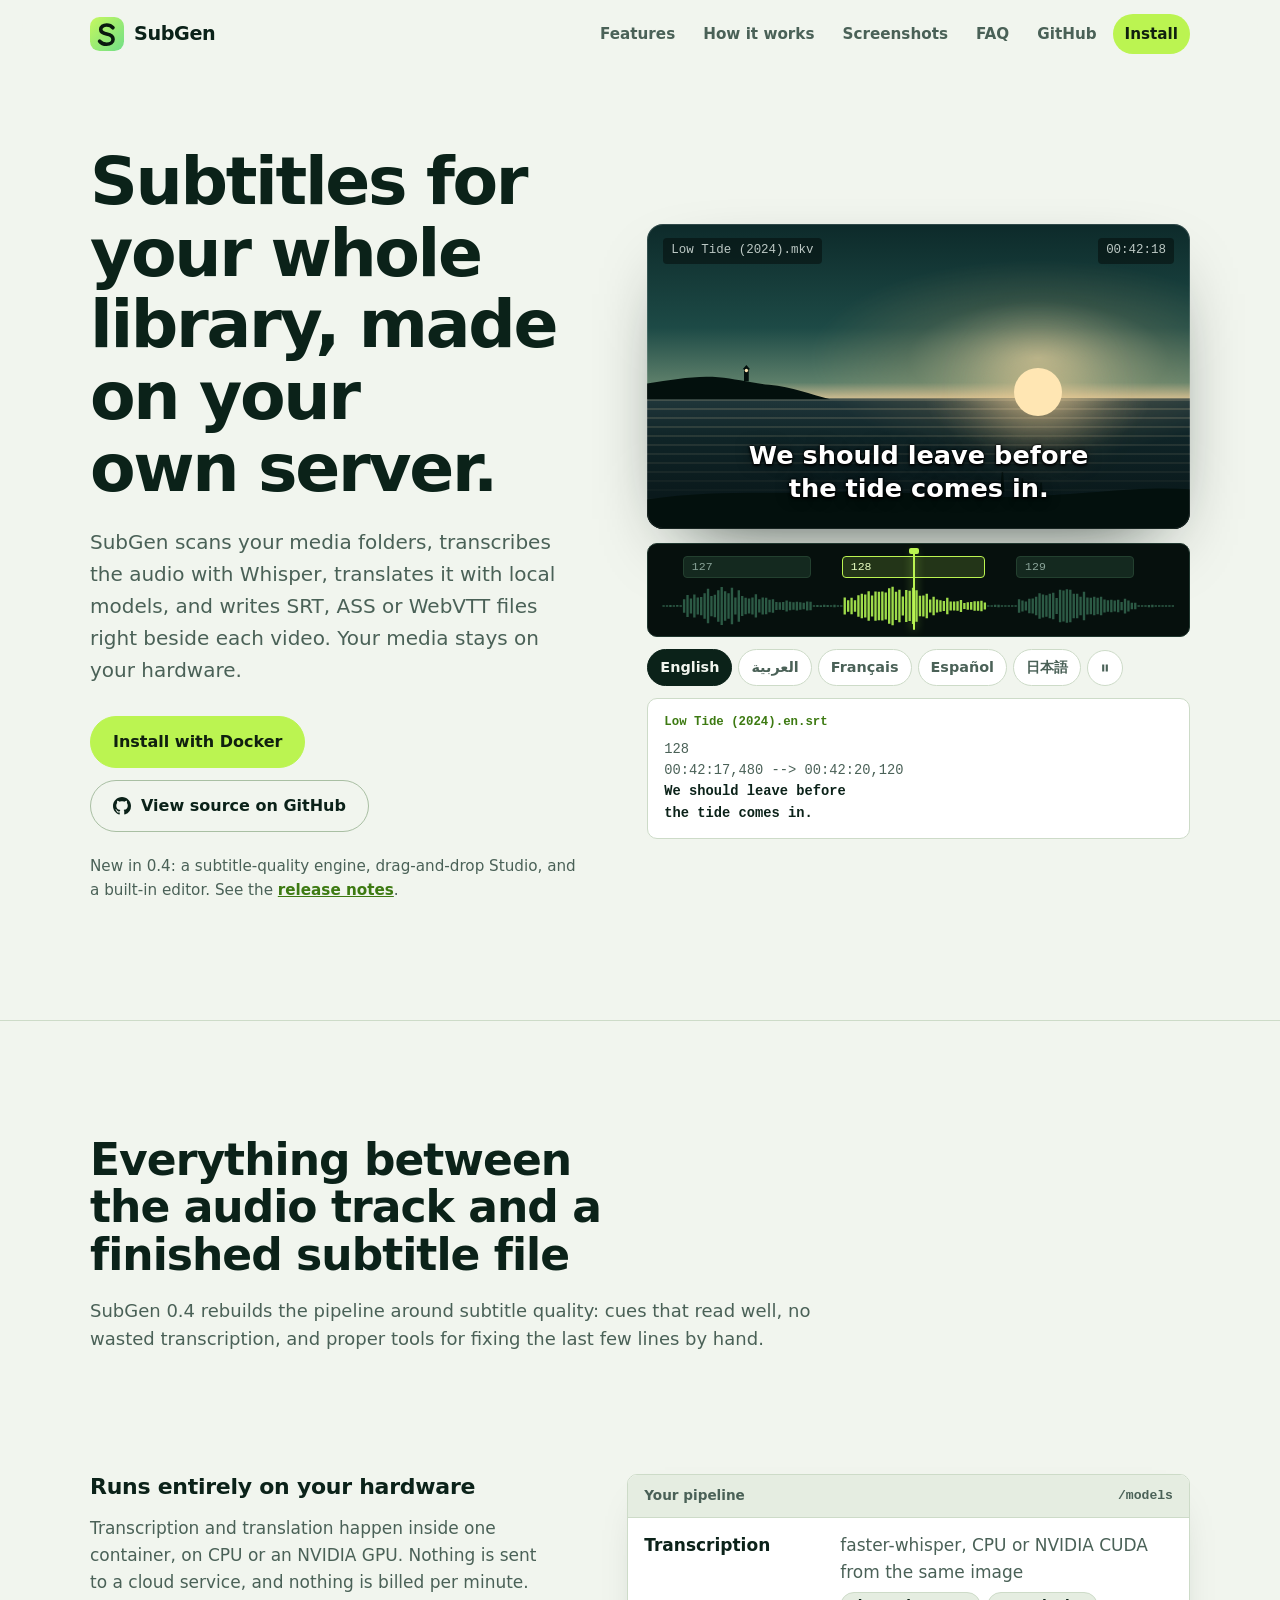
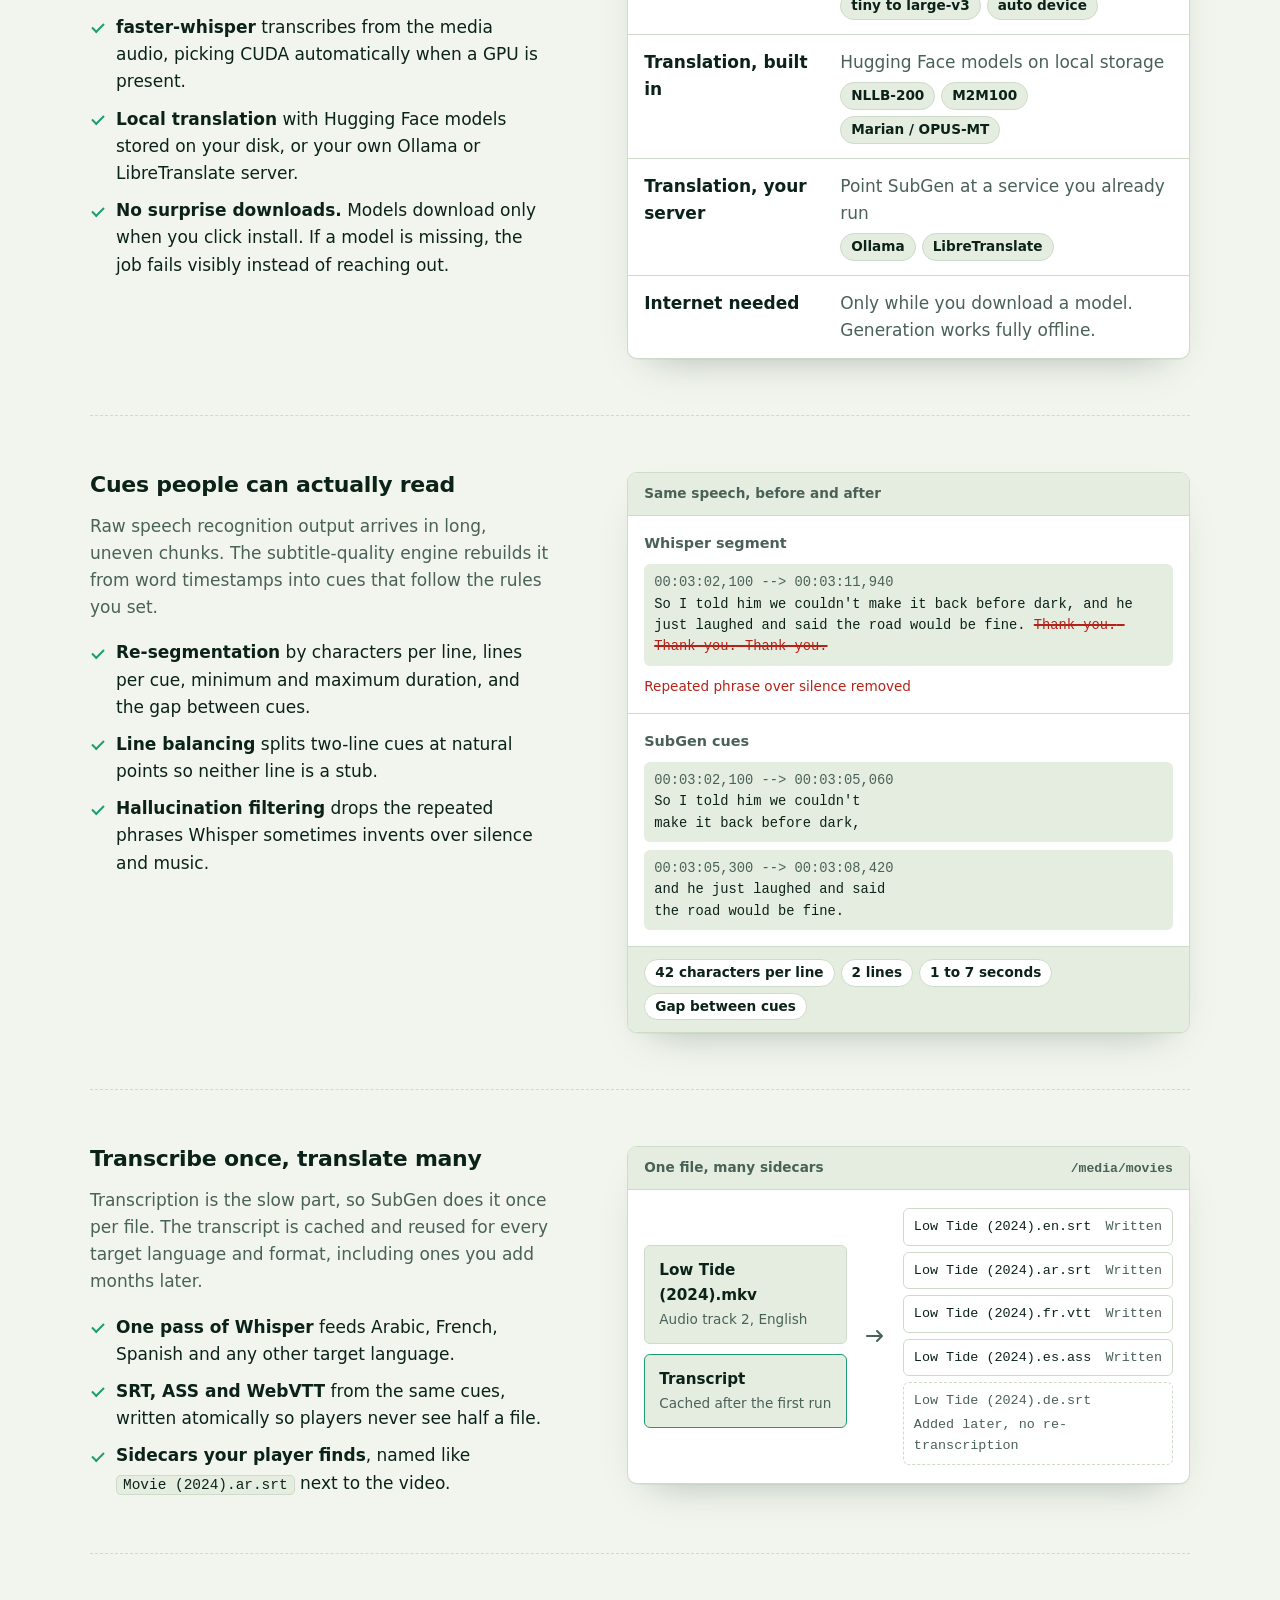
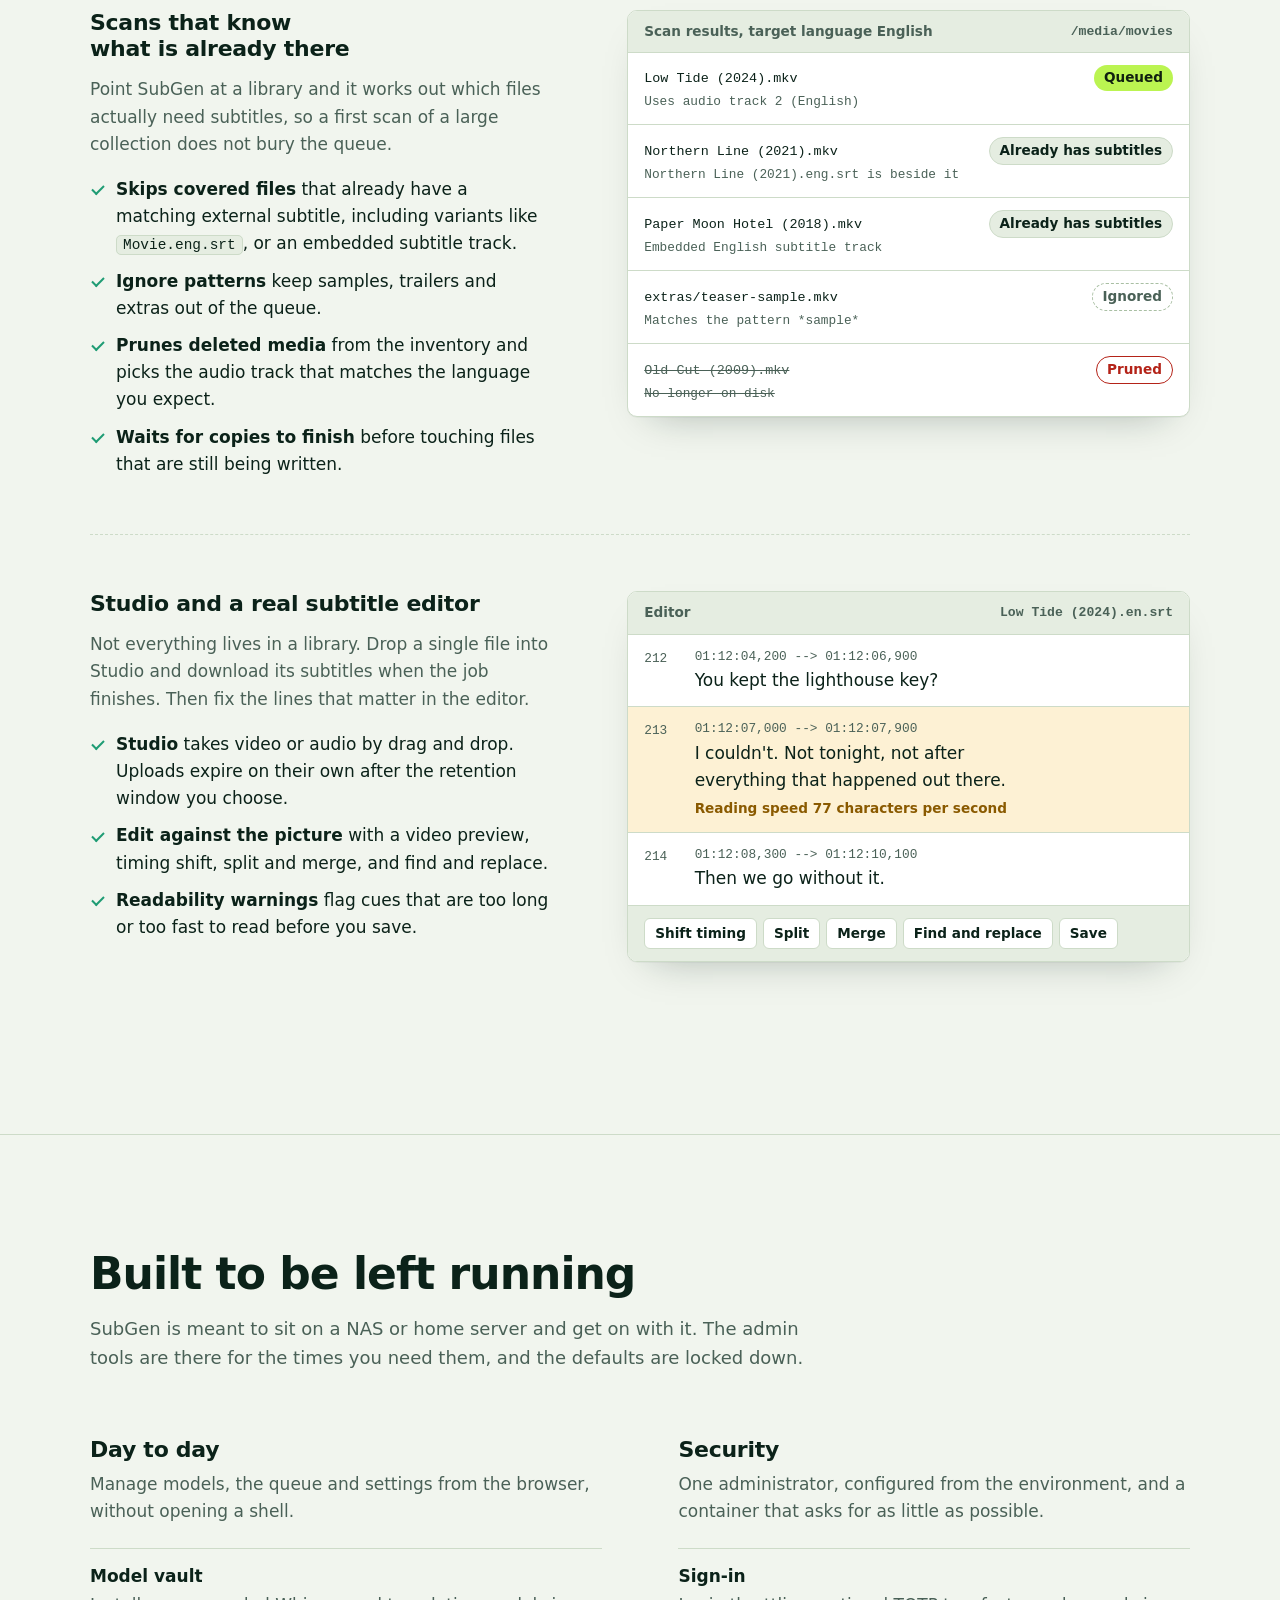
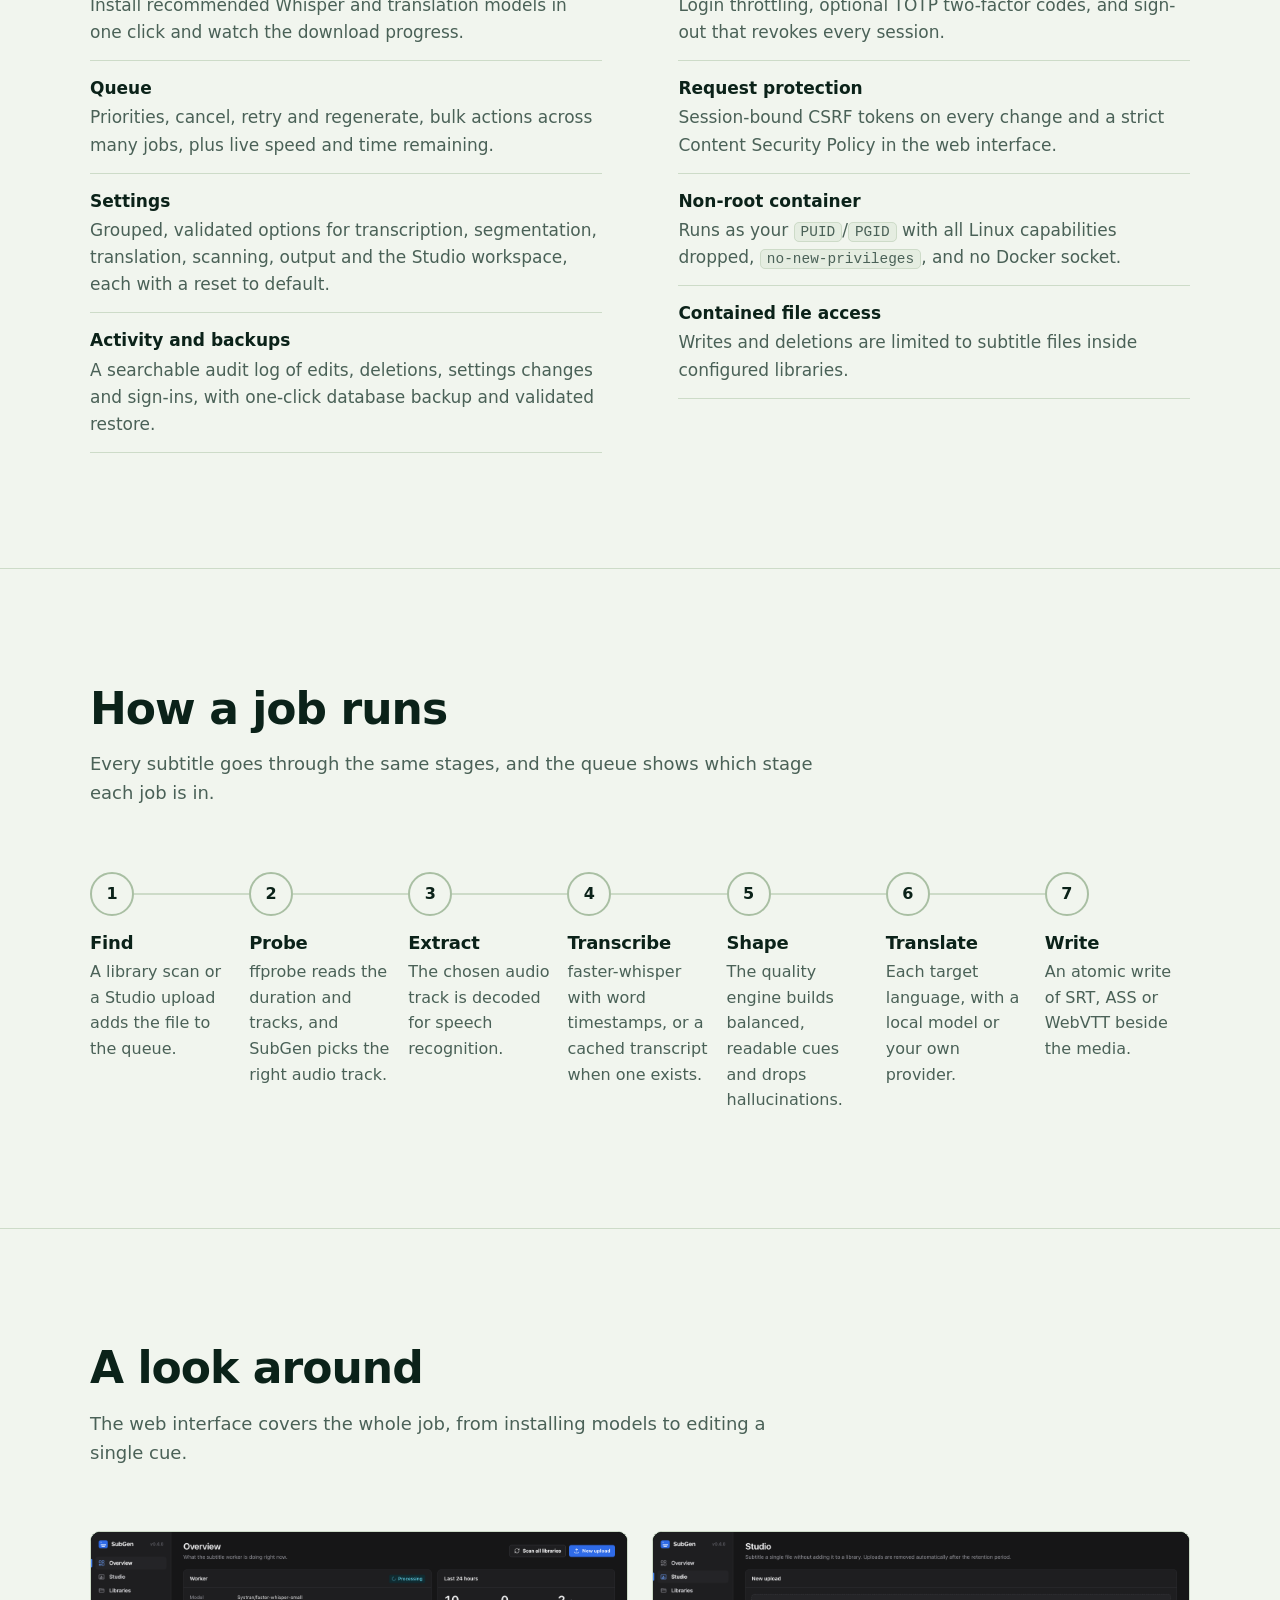
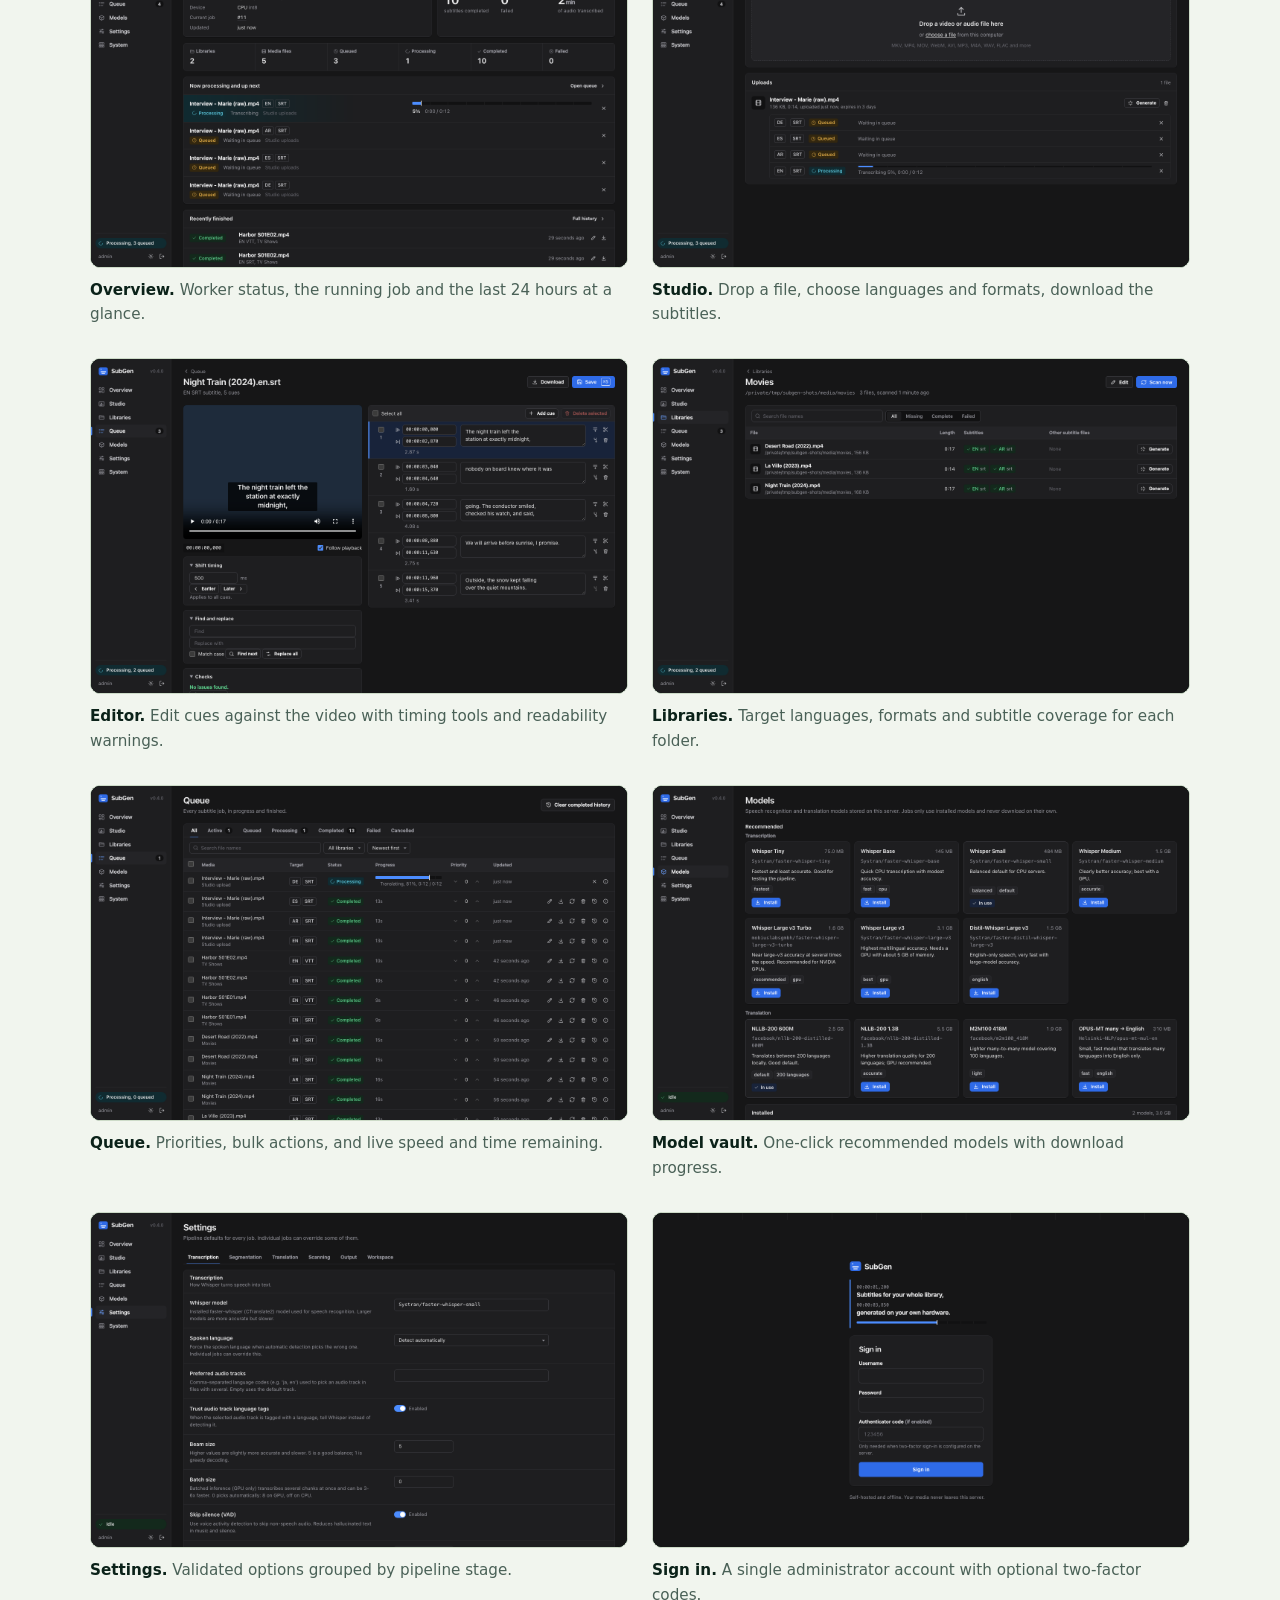
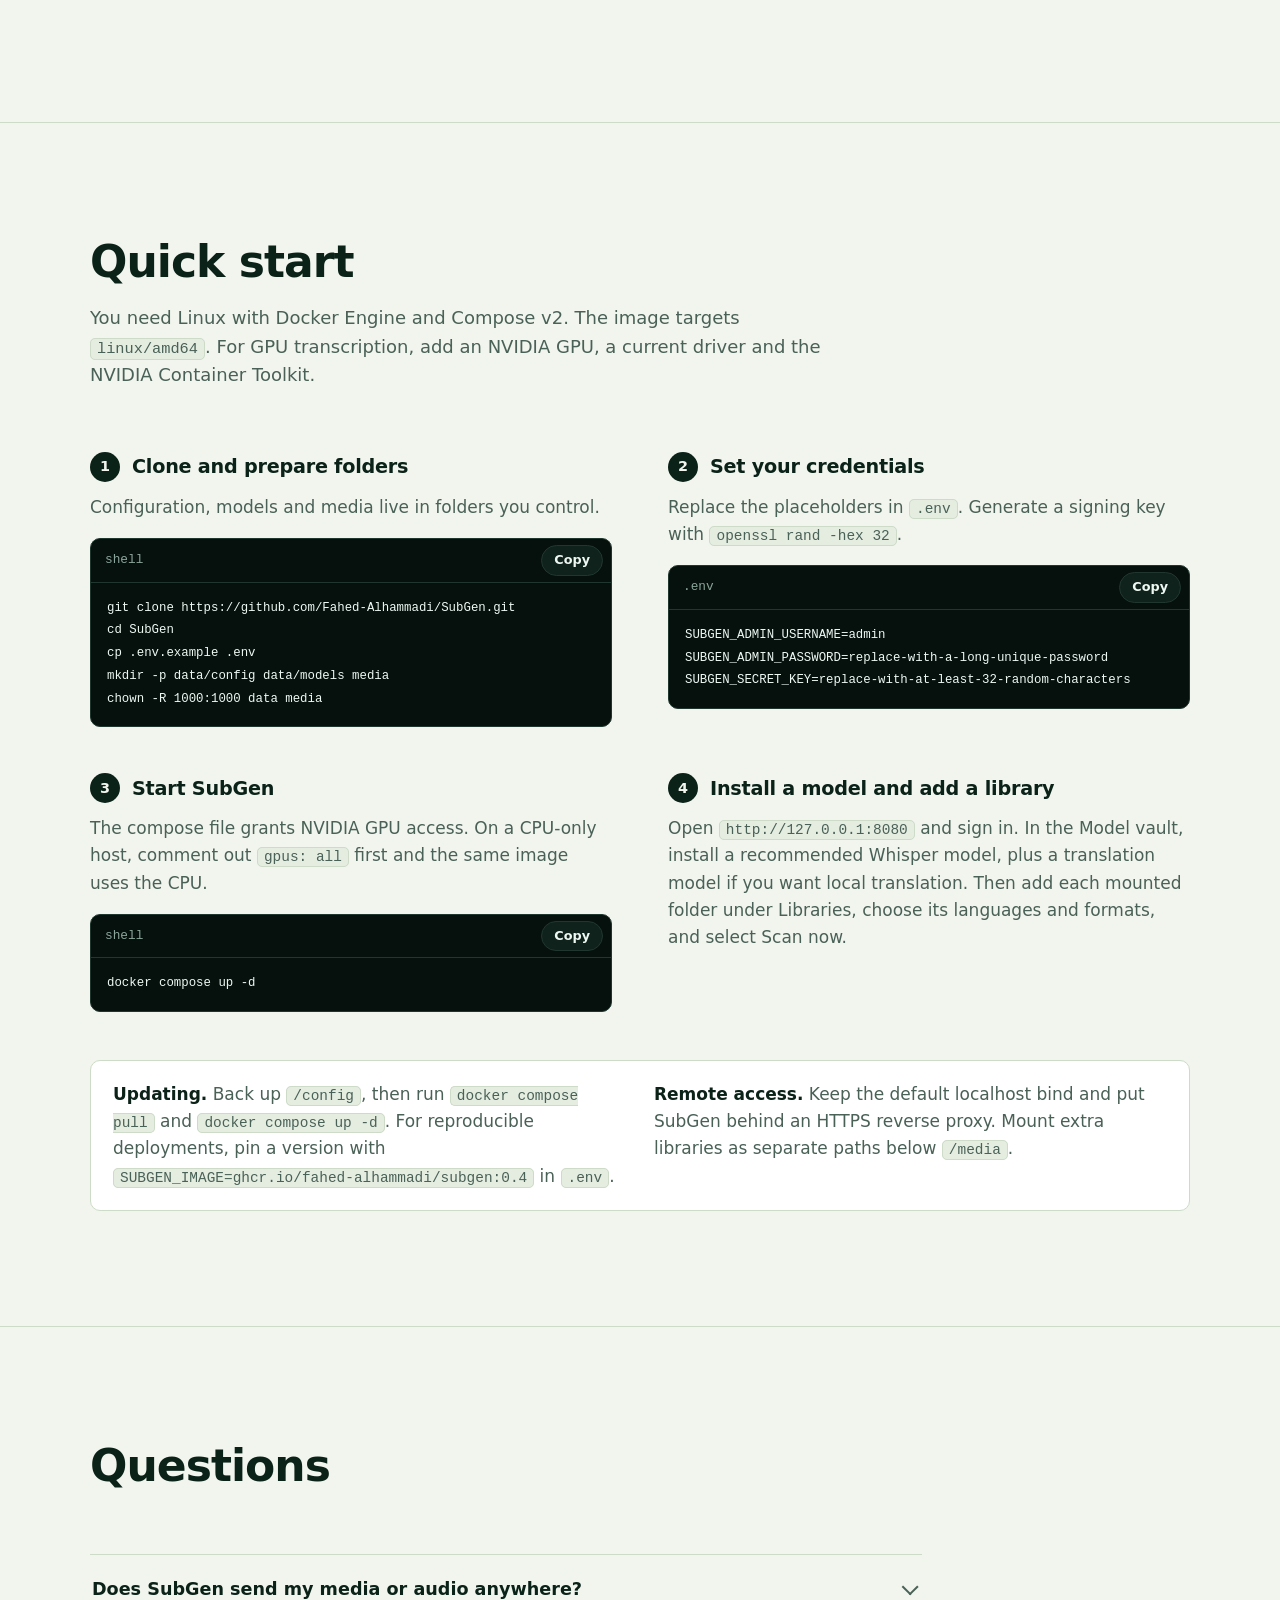
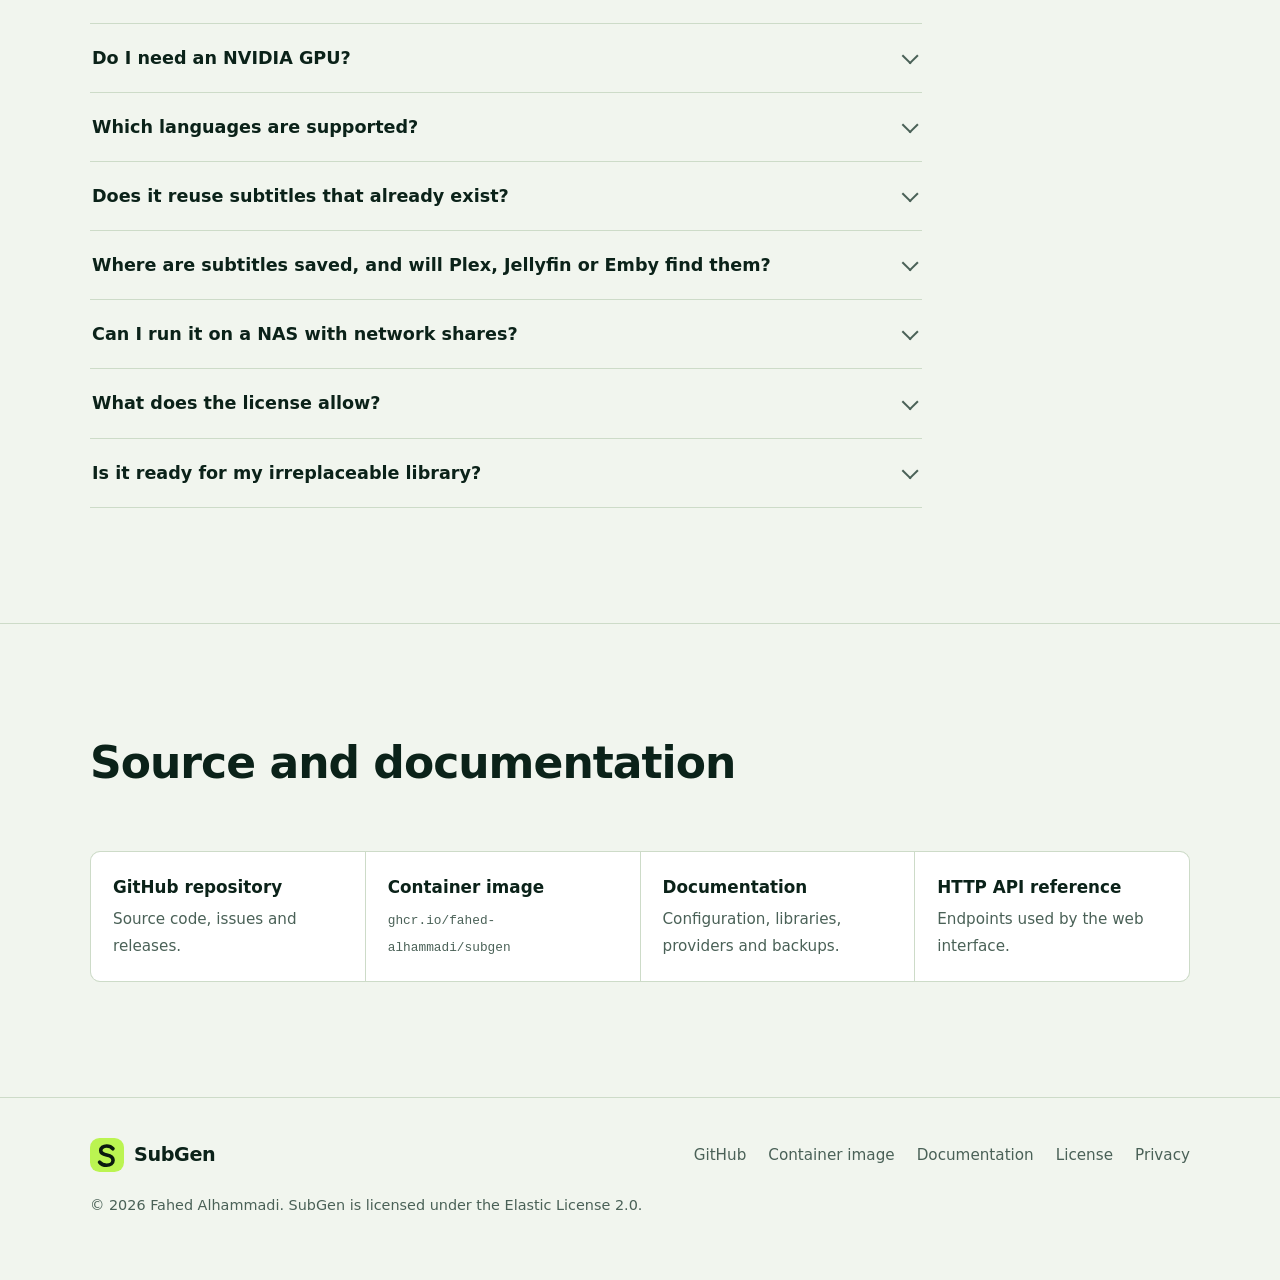
==== Website/index.html @ 086431e0 "SubGen 0.4.0: rebuilt subtitle engine, new web UI, website Core pipeline - Transcribe once per media" ====
<!doctype html>
<html lang="en">
<head>
  <meta charset="utf-8">
  <meta name="viewport" content="width=device-width, initial-scale=1">
  <title>SubGen: self-hosted, offline subtitle generator for media libraries</title>
  <meta name="description" content="SubGen scans your media libraries, transcribes audio with faster-whisper on CPU or NVIDIA GPU, translates with local models, and writes SRT, ASS and WebVTT sidecars beside every file. Self-hosted and offline-first.">
  <meta name="color-scheme" content="light dark">
  <meta name="theme-color" content="#f1f5ee" media="(prefers-color-scheme: light)">
  <meta name="theme-color" content="#06100d" media="(prefers-color-scheme: dark)">
  <link rel="canonical" href="https://fahed-alhammadi.github.io/SubGen/">
  <link rel="icon" href="favicon.svg" type="image/svg+xml">

  <meta property="og:type" content="website">
  <meta property="og:site_name" content="SubGen">
  <meta property="og:title" content="SubGen: subtitles for your whole library, made on your own server">
  <meta property="og:description" content="Offline-first subtitle generation for self-hosted media libraries. Local Whisper transcription, local translation, SRT, ASS and WebVTT sidecars.">
  <meta property="og:url" content="https://fahed-alhammadi.github.io/SubGen/">
  <meta property="og:image" content="https://fahed-alhammadi.github.io/SubGen/assets/og-image.png">
  <meta property="og:image:width" content="1200">
  <meta property="og:image:height" content="630">
  <meta property="og:image:alt" content="SubGen logo with a subtitled film frame">
  <meta name="twitter:card" content="summary_large_image">
  <meta name="twitter:title" content="SubGen: subtitles for your whole library, made on your own server">
  <meta name="twitter:description" content="Offline-first subtitle generation for self-hosted media libraries. Local Whisper transcription, local translation, SRT, ASS and WebVTT sidecars.">
  <meta name="twitter:image" content="https://fahed-alhammadi.github.io/SubGen/assets/og-image.png">

  <link rel="stylesheet" href="assets/site.css">
  <script src="assets/site.js" defer></script>
</head>
<body>
  <a class="skip-link" href="#main">Skip to content</a>

  <header class="site-header">
    <div class="wrap header-row">
      <a class="brand" href="./" aria-label="SubGen home">
        <svg class="brand-mark" viewBox="0 0 32 32" aria-hidden="true"><defs><linearGradient id="bm" x1="0" y1="0" x2="1" y2="1"><stop offset="0" stop-color="#c6f85e"/><stop offset="1" stop-color="#70df87"/></linearGradient></defs><rect width="32" height="32" rx="9" fill="url(#bm)"/><path d="M21.6 10.1c-1.5-1.8-3.6-2.6-5.9-2.6-3.2 0-5.6 1.7-5.6 4.3 0 2.7 2.4 3.6 5.6 4.3 3.4.7 6 1.9 6 4.9 0 2.8-2.5 4.7-6.1 4.7-2.7 0-5.1-1-6.6-3" fill="none" stroke="#0a190f" stroke-width="3.4" stroke-linecap="round"/></svg>
        <span>SubGen</span>
      </a>
      <nav class="site-nav" aria-label="Main">
        <ul>
          <li class="nav-optional"><a href="#features">Features</a></li>
          <li class="nav-optional"><a href="#pipeline">How it works</a></li>
          <li class="nav-optional"><a href="#screenshots">Screenshots</a></li>
          <li class="nav-optional"><a href="#faq">FAQ</a></li>
          <li><a href="https://github.com/Fahed-Alhammadi/SubGen">GitHub</a></li>
          <li class="nav-cta"><a href="#install">Install</a></li>
        </ul>
      </nav>
    </div>
  </header>

  <main id="main">
    <!-- Hero -->
    <section class="hero" aria-labelledby="hero-title">
      <div class="wrap hero-grid">
        <div class="hero-copy">
          <h1 id="hero-title">Subtitles for your whole library, made on your own server.</h1>
          <p class="lede">SubGen scans your media folders, transcribes the audio with Whisper, translates it with local models, and writes SRT, ASS or WebVTT files right beside each video. Your media stays on your hardware.</p>
          <div class="actions">
            <a class="button button-primary" href="#install">Install with Docker</a>
            <a class="button" href="https://github.com/Fahed-Alhammadi/SubGen">
              <svg viewBox="0 0 16 16" aria-hidden="true"><path fill="currentColor" d="M8 0C3.58 0 0 3.58 0 8c0 3.54 2.29 6.53 5.47 7.59.4.07.55-.17.55-.38 0-.19-.01-.82-.01-1.49-2.01.37-2.53-.49-2.69-.94-.09-.23-.48-.94-.82-1.13-.28-.15-.68-.52-.01-.53.63-.01 1.08.58 1.23.82.72 1.21 1.87.87 2.33.66.07-.52.28-.87.51-1.07-1.78-.2-3.64-.89-3.64-3.95 0-.87.31-1.59.82-2.15-.08-.2-.36-1.02.08-2.12 0 0 .67-.21 2.2.82.64-.18 1.32-.27 2-.27.68 0 1.36.09 2 .27 1.53-1.04 2.2-.82 2.2-.82.44 1.1.16 1.92.08 2.12.51.56.82 1.27.82 2.15 0 3.07-1.87 3.75-3.65 3.95.29.25.54.73.54 1.48 0 1.07-.01 1.93-.01 2.2 0 .21.15.46.55.38A8.013 8.013 0 0016 8c0-4.42-3.58-8-8-8z"/></svg>
              View source on GitHub
            </a>
          </div>
          <p class="hero-note">New in 0.4: a subtitle-quality engine, drag-and-drop Studio, and a built-in editor. See the <a href="https://github.com/Fahed-Alhammadi/SubGen/releases">release notes</a>.</p>
        </div>

        <figure class="player" id="player" aria-labelledby="player-caption">
          <figcaption id="player-caption" class="visually-hidden">An example cue from the film Low Tide, shown in the language you pick, with the sidecar file SubGen writes for it.</figcaption>
          <div class="frame">
            <div class="frame-silhouette" aria-hidden="true">
              <svg viewBox="0 0 1600 558" preserveAspectRatio="xMidYMax slice">
                <path fill="currentColor" d="M0 175V128c80-10 140-24 210-18 50 4 90 16 150 22 70 6 120 28 180 43z"/>
                <rect x="286" y="84" width="14" height="38" fill="currentColor"/>
                <path fill="currentColor" d="M282 86h22l-11-12z"/>
                <circle cx="293" cy="90" r="5" fill="#ffe6b3"/>
                <path fill="currentColor" d="M0 558V470c200-30 380-15 560-22 200-8 340 22 540 14 200-7 350-32 500-22v118z"/>
                <path fill="currentColor" opacity=".85" d="M1040 448l6-58h4l4 58zm60 4l5-44h4l4 44zm56 2l4-34h4l3 34z"/>
              </svg>
            </div>
            <div class="frame-meta" aria-hidden="true"><span>Low Tide (2024).mkv</span><span>00:42:18</span></div>
            <p class="cue" id="cue" lang="en" dir="ltr"><span>We should leave before</span><span>the tide comes in.</span></p>
          </div>

          <div class="timeline" aria-hidden="true">
            <div class="timeline-cues">
              <span style="left:4%;width:25%">127</span>
              <span class="is-active" style="left:35%;width:28%">128</span>
              <span style="left:69%;width:23%">129</span>
            </div>
            <svg class="timeline-wave" viewBox="0 0 1200 56" preserveAspectRatio="none"><path fill="currentColor" d="M1 26.9h5.5v2.1h-5.5zM9 27.0h5.5v2.0h-5.5zM17 26.6h5.5v2.7h-5.5zM25 27.0h5.5v2.0h-5.5zM33 26.7h5.5v2.5h-5.5zM41 26.9h5.5v2.2h-5.5zM49 18.5h5.5v19.0h-5.5zM57 12.7h5.5v30.6h-5.5zM65 17.5h5.5v21.0h-5.5zM73 11.9h5.5v32.3h-5.5zM81 16.0h5.5v24.0h-5.5zM89 15.3h5.5v25.5h-5.5zM97 10.1h5.5v35.9h-5.5zM105 3.7h5.5v48.6h-5.5zM113 13.9h5.5v28.3h-5.5zM121 12.2h5.5v31.5h-5.5zM129 6.1h5.5v43.8h-5.5zM137 1.4h5.5v53.3h-5.5zM145 7.2h5.5v41.6h-5.5zM153 10.2h5.5v35.5h-5.5zM161 2.4h5.5v51.1h-5.5zM169 16.1h5.5v23.8h-5.5zM177 5.8h5.5v44.4h-5.5zM185 14.0h5.5v28.0h-5.5zM193 16.4h5.5v23.1h-5.5zM201 17.4h5.5v21.2h-5.5zM209 16.0h5.5v24.0h-5.5zM217 11.7h5.5v32.5h-5.5zM225 18.7h5.5v18.5h-5.5zM233 16.0h5.5v24.0h-5.5zM241 16.4h5.5v23.2h-5.5zM249 19.3h5.5v17.5h-5.5zM257 18.7h5.5v18.6h-5.5zM265 22.5h5.5v11.1h-5.5zM273 22.9h5.5v10.3h-5.5zM281 22.4h5.5v11.2h-5.5zM289 20.3h5.5v15.3h-5.5zM297 22.0h5.5v12.0h-5.5zM305 22.8h5.5v10.4h-5.5zM313 21.9h5.5v12.3h-5.5zM321 22.7h5.5v10.7h-5.5zM329 23.5h5.5v9.0h-5.5zM337 21.7h5.5v12.5h-5.5zM345 22.0h5.5v12.0h-5.5zM353 27.0h5.5v2.0h-5.5zM361 26.7h5.5v2.6h-5.5zM369 26.8h5.5v2.5h-5.5zM377 26.4h5.5v3.1h-5.5zM385 26.6h5.5v2.9h-5.5zM393 27.0h5.5v2.0h-5.5zM401 26.3h5.5v3.3h-5.5zM409 27.0h5.5v2.0h-5.5zM417 26.9h5.5v2.3h-5.5zM761 26.9h5.5v2.3h-5.5zM769 26.9h5.5v2.2h-5.5zM777 26.4h5.5v3.1h-5.5zM785 26.4h5.5v3.3h-5.5zM793 27.0h5.5v2.0h-5.5zM801 27.0h5.5v2.0h-5.5zM809 27.0h5.5v2.0h-5.5zM817 27.0h5.5v2.0h-5.5zM825 26.8h5.5v2.4h-5.5zM833 18.6h5.5v18.8h-5.5zM841 20.3h5.5v15.4h-5.5zM849 21.7h5.5v12.6h-5.5zM857 17.9h5.5v20.3h-5.5zM865 17.6h5.5v20.8h-5.5zM873 15.0h5.5v26.0h-5.5zM881 10.3h5.5v35.5h-5.5zM889 12.0h5.5v32.1h-5.5zM897 13.0h5.5v30.0h-5.5zM905 11.0h5.5v34.0h-5.5zM913 9.5h5.5v37.0h-5.5zM921 16.8h5.5v22.4h-5.5zM929 5.2h5.5v45.6h-5.5zM937 6.2h5.5v43.6h-5.5zM945 4.5h5.5v47.0h-5.5zM953 5.3h5.5v45.5h-5.5zM961 10.9h5.5v34.2h-5.5zM969 10.8h5.5v34.3h-5.5zM977 15.1h5.5v25.7h-5.5zM985 8.1h5.5v39.9h-5.5zM993 16.2h5.5v23.6h-5.5zM1001 16.5h5.5v23.0h-5.5zM1009 15.2h5.5v25.6h-5.5zM1017 16.4h5.5v23.3h-5.5zM1025 15.0h5.5v26.0h-5.5zM1033 18.8h5.5v18.3h-5.5zM1041 20.0h5.5v16.0h-5.5zM1049 19.2h5.5v17.5h-5.5zM1057 20.4h5.5v15.2h-5.5zM1065 19.1h5.5v17.8h-5.5zM1073 22.3h5.5v11.5h-5.5zM1081 17.7h5.5v20.7h-5.5zM1089 20.2h5.5v15.6h-5.5zM1097 23.3h5.5v9.4h-5.5zM1105 23.4h5.5v9.2h-5.5zM1113 26.9h5.5v2.2h-5.5zM1121 26.9h5.5v2.2h-5.5zM1129 27.0h5.5v2.0h-5.5zM1137 26.5h5.5v3.1h-5.5zM1145 26.3h5.5v3.3h-5.5zM1153 26.8h5.5v2.4h-5.5zM1161 26.8h5.5v2.4h-5.5zM1169 27.0h5.5v2.0h-5.5zM1177 27.0h5.5v2.0h-5.5zM1185 26.9h5.5v2.1h-5.5zM1193 27.0h5.5v2.0h-5.5z"/><path class="wave-active" fill="currentColor" d="M425 16.2h5.5v23.6h-5.5zM433 20.1h5.5v15.8h-5.5zM441 16.5h5.5v23.0h-5.5zM449 19.9h5.5v16.3h-5.5zM457 12.9h5.5v30.3h-5.5zM465 10.7h5.5v34.5h-5.5zM473 11.9h5.5v32.3h-5.5zM481 7.2h5.5v41.6h-5.5zM489 13.4h5.5v29.2h-5.5zM497 7.6h5.5v40.9h-5.5zM505 8.2h5.5v39.6h-5.5zM513 7.8h5.5v40.4h-5.5zM521 9.1h5.5v37.8h-5.5zM529 3.0h5.5v50.0h-5.5zM537 1.1h5.5v53.7h-5.5zM545 8.2h5.5v39.5h-5.5zM553 5.4h5.5v45.2h-5.5zM561 14.8h5.5v26.5h-5.5zM569 5.5h5.5v45.0h-5.5zM577 6.8h5.5v42.3h-5.5zM585 2.6h5.5v50.7h-5.5zM593 5.9h5.5v44.2h-5.5zM601 13.8h5.5v28.4h-5.5zM609 13.3h5.5v29.4h-5.5zM617 10.9h5.5v34.2h-5.5zM625 18.9h5.5v18.1h-5.5zM633 15.2h5.5v25.7h-5.5zM641 18.8h5.5v18.3h-5.5zM649 20.0h5.5v16.0h-5.5zM657 21.1h5.5v13.8h-5.5zM665 16.6h5.5v22.8h-5.5zM673 21.8h5.5v12.4h-5.5zM681 21.6h5.5v12.7h-5.5zM689 21.4h5.5v13.2h-5.5zM697 19.5h5.5v16.9h-5.5zM705 23.9h5.5v8.3h-5.5zM713 22.6h5.5v10.8h-5.5zM721 22.5h5.5v10.9h-5.5zM729 21.3h5.5v13.4h-5.5zM737 21.2h5.5v13.5h-5.5zM745 20.8h5.5v14.4h-5.5zM753 23.2h5.5v9.7h-5.5z"/></svg>
            <div class="playhead"></div>
          </div>

          <div class="player-bar">
            <p class="srt" aria-live="off" id="srt"><code class="srt-file" id="srt-file">Low Tide (2024).en.srt</code><span class="srt-body" id="srt-body">128
00:42:17,480 --&gt; 00:42:20,120
<b>We should leave before
the tide comes in.</b></span></p>
            <div class="lang-switch" role="group" aria-label="Subtitle language">
              <button type="button" data-lang="en" aria-pressed="true">English</button>
              <button type="button" data-lang="ar" aria-pressed="false" lang="ar">العربية</button>
              <button type="button" data-lang="fr" aria-pressed="false" lang="fr">Français</button>
              <button type="button" data-lang="es" aria-pressed="false" lang="es">Español</button>
              <button type="button" data-lang="ja" aria-pressed="false" lang="ja">日本語</button>
              <button type="button" class="icon-button" id="cycle-toggle" aria-label="Pause language cycling" hidden>
                <svg viewBox="0 0 14 14" aria-hidden="true" class="i-pause"><path fill="currentColor" d="M3 2h3v10H3zm5 0h3v10H8z"/></svg>
                <svg viewBox="0 0 14 14" aria-hidden="true" class="i-play" hidden><path fill="currentColor" d="M3 1.5v11l9-5.5z"/></svg>
              </button>
            </div>
          </div>
        </figure>
      </div>
    </section>

    <!-- Features -->
    <section class="section" id="features" aria-labelledby="features-title">
      <div class="wrap">
        <div class="section-head">
          <h2 id="features-title">Everything between the audio track and a finished subtitle file</h2>
          <p>SubGen 0.4 rebuilds the pipeline around subtitle quality: cues that read well, no wasted transcription, and proper tools for fixing the last few lines by hand.</p>
        </div>

        <article class="feature" aria-labelledby="f-local">
          <div class="feature-copy">
            <h3 id="f-local">Runs entirely on your hardware</h3>
            <p>Transcription and translation happen inside one container, on CPU or an NVIDIA GPU. Nothing is sent to a cloud service, and nothing is billed per minute.</p>
            <ul class="ticks">
              <li><strong>faster-whisper</strong> transcribes from the media audio, picking CUDA automatically when a GPU is present.</li>
              <li><strong>Local translation</strong> with Hugging Face models stored on your disk, or your own Ollama or LibreTranslate server.</li>
              <li><strong>No surprise downloads.</strong> Models download only when you click install. If a model is missing, the job fails visibly instead of reaching out.</li>
            </ul>
          </div>
          <div class="artifact">
            <div class="artifact-title"><span>Your pipeline</span><code>/models</code></div>
            <dl class="stack">
              <div>
                <dt>Transcription</dt>
                <dd>faster-whisper, CPU or NVIDIA CUDA from the same image
                  <span class="pill-row"><span class="pill">tiny to large-v3</span><span class="pill">auto device</span></span></dd>
              </div>
              <div>
                <dt>Translation, built in</dt>
                <dd>Hugging Face models on local storage
                  <span class="pill-row"><span class="pill">NLLB-200</span><span class="pill">M2M100</span><span class="pill">Marian / OPUS-MT</span></span></dd>
              </div>
              <div>
                <dt>Translation, your server</dt>
                <dd>Point SubGen at a service you already run
                  <span class="pill-row"><span class="pill">Ollama</span><span class="pill">LibreTranslate</span></span></dd>
              </div>
              <div>
                <dt>Internet needed</dt>
                <dd>Only while you download a model. Generation works fully offline.</dd>
              </div>
            </dl>
          </div>
        </article>

        <article class="feature" aria-labelledby="f-quality">
          <div class="feature-copy">
            <h3 id="f-quality">Cues people can actually read</h3>
            <p>Raw speech recognition output arrives in long, uneven chunks. The subtitle-quality engine rebuilds it from word timestamps into cues that follow the rules you set.</p>
            <ul class="ticks">
              <li><strong>Re-segmentation</strong> by characters per line, lines per cue, minimum and maximum duration, and the gap between cues.</li>
              <li><strong>Line balancing</strong> splits two-line cues at natural points so neither line is a stub.</li>
              <li><strong>Hallucination filtering</strong> drops the repeated phrases Whisper sometimes invents over silence and music.</li>
            </ul>
          </div>
          <div class="artifact">
            <div class="artifact-title"><span>Same speech, before and after</span></div>
            <div class="cue-compare">
              <div class="cue-block">
                <h4>Whisper segment</h4>
                <div class="one"><span class="tc">00:03:02,100 --&gt; 00:03:11,940</span><span class="txt">So I told him we couldn't make it back before dark, and he just laughed and said the road would be fine. <del>Thank you. Thank you. Thank you.</del></span></div>
                <span class="cue-note">Repeated phrase over silence removed</span>
              </div>
              <div class="cue-block">
                <h4>SubGen cues</h4>
                <div class="one"><span class="tc">00:03:02,100 --&gt; 00:03:05,060</span><span class="txt">So I told him we couldn't
make it back before dark,</span></div>
                <div class="one"><span class="tc">00:03:05,300 --&gt; 00:03:08,420</span><span class="txt">and he just laughed and said
the road would be fine.</span></div>
              </div>
            </div>
            <div class="rules" aria-label="Example segmentation rules">
              <span class="pill">42 characters per line</span><span class="pill">2 lines</span><span class="pill">1 to 7 seconds</span><span class="pill">Gap between cues</span>
            </div>
          </div>
        </article>

        <article class="feature" aria-labelledby="f-cache">
          <div class="feature-copy">
            <h3 id="f-cache">Transcribe once, translate many</h3>
            <p>Transcription is the slow part, so SubGen does it once per file. The transcript is cached and reused for every target language and format, including ones you add months later.</p>
            <ul class="ticks">
              <li><strong>One pass of Whisper</strong> feeds Arabic, French, Spanish and any other target language.</li>
              <li><strong>SRT, ASS and WebVTT</strong> from the same cues, written atomically so players never see half a file.</li>
              <li><strong>Sidecars your player finds</strong>, named like <code>Movie (2024).ar.srt</code> next to the video.</li>
            </ul>
          </div>
          <div class="artifact">
            <div class="artifact-title"><span>One file, many sidecars</span><code>/media/movies</code></div>
            <div class="fanout">
              <div>
                <div class="fan-node"><b>Low Tide (2024).mkv</b><small>Audio track 2, English</small></div>
                <div class="fan-node is-cache"><b>Transcript</b><small>Cached after the first run</small></div>
              </div>
              <div class="fan-arrow" aria-hidden="true"><svg viewBox="0 0 24 24"><path d="M4 12h15m-5-5 5 5-5 5" fill="none" stroke="currentColor" stroke-width="2" stroke-linecap="round" stroke-linejoin="round"/></svg></div>
              <ul class="files">
                <li><span>Low Tide (2024).en.srt</span><span>Written</span></li>
                <li><span>Low Tide (2024).ar.srt</span><span>Written</span></li>
                <li><span>Low Tide (2024).fr.vtt</span><span>Written</span></li>
                <li><span>Low Tide (2024).es.ass</span><span>Written</span></li>
                <li class="is-later"><span>Low Tide (2024).de.srt</span><span>Added later, no re-transcription</span></li>
              </ul>
            </div>
          </div>
        </article>

        <article class="feature" aria-labelledby="f-scan">
          <div class="feature-copy">
            <h3 id="f-scan">Scans that know what is already there</h3>
            <p>Point SubGen at a library and it works out which files actually need subtitles, so a first scan of a large collection does not bury the queue.</p>
            <ul class="ticks">
              <li><strong>Skips covered files</strong> that already have a matching external subtitle, including variants like <code>Movie.eng.srt</code>, or an embedded subtitle track.</li>
              <li><strong>Ignore patterns</strong> keep samples, trailers and extras out of the queue.</li>
              <li><strong>Prunes deleted media</strong> from the inventory and picks the audio track that matches the language you expect.</li>
              <li><strong>Waits for copies to finish</strong> before touching files that are still being written.</li>
            </ul>
          </div>
          <div class="artifact">
            <div class="artifact-title"><span>Scan results, target language English</span><code>/media/movies</code></div>
            <ul class="scan">
              <li><span class="file">Low Tide (2024).mkv<small>Uses audio track 2 (English)</small></span><span class="verdict v-queue">Queued</span></li>
              <li><span class="file">Northern Line (2021).mkv<small>Northern Line (2021).eng.srt is beside it</small></span><span class="verdict v-skip">Already has subtitles</span></li>
              <li><span class="file">Paper Moon Hotel (2018).mkv<small>Embedded English subtitle track</small></span><span class="verdict v-skip">Already has subtitles</span></li>
              <li><span class="file">extras/teaser-sample.mkv<small>Matches the pattern *sample*</small></span><span class="verdict v-ignore">Ignored</span></li>
              <li class="is-gone"><span class="file">Old Cut (2009).mkv<small>No longer on disk</small></span><span class="verdict v-prune">Pruned</span></li>
            </ul>
          </div>
        </article>

        <article class="feature" aria-labelledby="f-studio">
          <div class="feature-copy">
            <h3 id="f-studio">Studio and a real subtitle editor</h3>
            <p>Not everything lives in a library. Drop a single file into Studio and download its subtitles when the job finishes. Then fix the lines that matter in the editor.</p>
            <ul class="ticks">
              <li><strong>Studio</strong> takes video or audio by drag and drop. Uploads expire on their own after the retention window you choose.</li>
              <li><strong>Edit against the picture</strong> with a video preview, timing shift, split and merge, and find and replace.</li>
              <li><strong>Readability warnings</strong> flag cues that are too long or too fast to read before you save.</li>
            </ul>
          </div>
          <div class="artifact">
            <div class="artifact-title"><span>Editor</span><code>Low Tide (2024).en.srt</code></div>
            <div class="editor-rows">
              <div class="editor-row"><span class="n">212</span><span><span class="tc">01:12:04,200 --&gt; 01:12:06,900</span><span class="txt">You kept the lighthouse key?</span></span></div>
              <div class="editor-row is-warn"><span class="n">213</span><span><span class="tc">01:12:07,000 --&gt; 01:12:07,900</span><span class="txt">I couldn't. Not tonight, not after
everything that happened out there.</span></span><span class="warn">Reading speed 77 characters per second</span></div>
              <div class="editor-row"><span class="n">214</span><span><span class="tc">01:12:08,300 --&gt; 01:12:10,100</span><span class="txt">Then we go without it.</span></span></div>
            </div>
            <div class="editor-tools" aria-label="Editor tools">
              <span>Shift timing</span><span>Split</span><span>Merge</span><span>Find and replace</span><span>Save</span>
            </div>
          </div>
        </article>
      </div>
    </section>

    <!-- Operations and security -->
    <section class="section" id="operations" aria-labelledby="ops-title">
      <div class="wrap">
        <div class="section-head">
          <h2 id="ops-title">Built to be left running</h2>
          <p>SubGen is meant to sit on a NAS or home server and get on with it. The admin tools are there for the times you need them, and the defaults are locked down.</p>
        </div>
        <div class="ops">
          <div>
            <h3>Day to day</h3>
            <p>Manage models, the queue and settings from the browser, without opening a shell.</p>
            <dl>
              <div><dt>Model vault</dt><dd>Install recommended Whisper and translation models in one click and watch the download progress.</dd></div>
              <div><dt>Queue</dt><dd>Priorities, cancel, retry and regenerate, bulk actions across many jobs, plus live speed and time remaining.</dd></div>
              <div><dt>Settings</dt><dd>Grouped, validated options for transcription, segmentation, translation, scanning, output and the Studio workspace, each with a reset to default.</dd></div>
              <div><dt>Activity and backups</dt><dd>A searchable audit log of edits, deletions, settings changes and sign-ins, with one-click database backup and validated restore.</dd></div>
            </dl>
          </div>
          <div>
            <h3>Security</h3>
            <p>One administrator, configured from the environment, and a container that asks for as little as possible.</p>
            <dl>
              <div><dt>Sign-in</dt><dd>Login throttling, optional TOTP two-factor codes, and sign-out that revokes every session.</dd></div>
              <div><dt>Request protection</dt><dd>Session-bound CSRF tokens on every change and a strict Content Security Policy in the web interface.</dd></div>
              <div><dt>Non-root container</dt><dd>Runs as your <code>PUID</code>/<code>PGID</code> with all Linux capabilities dropped, <code>no-new-privileges</code>, and no Docker socket.</dd></div>
              <div><dt>Contained file access</dt><dd>Writes and deletions are limited to subtitle files inside configured libraries.</dd></div>
            </dl>
          </div>
        </div>
      </div>
    </section>

    <!-- Pipeline -->
    <section class="section" id="pipeline" aria-labelledby="pipeline-title">
      <div class="wrap">
        <div class="section-head">
          <h2 id="pipeline-title">How a job runs</h2>
          <p>Every subtitle goes through the same stages, and the queue shows which stage each job is in.</p>
        </div>
        <ol class="pipeline">
          <li><div><h3>Find</h3><p>A library scan or a Studio upload adds the file to the queue.</p></div></li>
          <li><div><h3>Probe</h3><p>ffprobe reads the duration and tracks, and SubGen picks the right audio track.</p></div></li>
          <li><div><h3>Extract</h3><p>The chosen audio track is decoded for speech recognition.</p></div></li>
          <li><div><h3>Transcribe</h3><p>faster-whisper with word timestamps, or a cached transcript when one exists.</p></div></li>
          <li><div><h3>Shape</h3><p>The quality engine builds balanced, readable cues and drops hallucinations.</p></div></li>
          <li><div><h3>Translate</h3><p>Each target language, with a local model or your own provider.</p></div></li>
          <li><div><h3>Write</h3><p>An atomic write of SRT, ASS or WebVTT beside the media.</p></div></li>
        </ol>
      </div>
    </section>

    <!-- Screenshots -->
    <section class="section" id="screenshots" aria-labelledby="shots-title">
      <div class="wrap">
        <div class="section-head">
          <h2 id="shots-title">A look around</h2>
          <p>The web interface covers the whole job, from installing models to editing a single cue.</p>
        </div>
        <div class="gallery">
          <figure class="shot">
            <a class="shot-frame" href="assets/screenshots/dashboard.png">
              <img src="assets/screenshots/dashboard.png" width="1440" height="900" loading="lazy" decoding="async" alt="SubGen overview page with worker status, the active job's progress, queued jobs and counts for the last 24 hours.">
              <span class="shot-fallback" aria-hidden="true"><b>Overview</b>Screenshot coming soon</span>
            </a>
            <figcaption><b>Overview.</b> Worker status, the running job and the last 24 hours at a glance.</figcaption>
          </figure>
          <figure class="shot">
            <a class="shot-frame" href="assets/screenshots/studio.png">
              <img src="assets/screenshots/studio.png" width="1440" height="900" loading="lazy" decoding="async" alt="SubGen Studio with a drop zone for a media file, language and format choices, and finished subtitles ready to download.">
              <span class="shot-fallback" aria-hidden="true"><b>Studio</b>Screenshot coming soon</span>
            </a>
            <figcaption><b>Studio.</b> Drop a file, choose languages and formats, download the subtitles.</figcaption>
          </figure>
          <figure class="shot">
            <a class="shot-frame" href="assets/screenshots/editor.png">
              <img src="assets/screenshots/editor.png" width="1440" height="900" loading="lazy" decoding="async" alt="SubGen subtitle editor with a video preview, a list of timed cues and readability warnings on cues that are too fast.">
              <span class="shot-fallback" aria-hidden="true"><b>Editor</b>Screenshot coming soon</span>
            </a>
            <figcaption><b>Editor.</b> Edit cues against the video with timing tools and readability warnings.</figcaption>
          </figure>
          <figure class="shot">
            <a class="shot-frame" href="assets/screenshots/library.png">
              <img src="assets/screenshots/library.png" width="1440" height="900" loading="lazy" decoding="async" alt="SubGen libraries page listing media folders with their target languages, output formats and scan results.">
              <span class="shot-fallback" aria-hidden="true"><b>Libraries</b>Screenshot coming soon</span>
            </a>
            <figcaption><b>Libraries.</b> Target languages, formats and subtitle coverage for each folder.</figcaption>
          </figure>
          <figure class="shot">
            <a class="shot-frame" href="assets/screenshots/queue.png">
              <img src="assets/screenshots/queue.png" width="1440" height="900" loading="lazy" decoding="async" alt="SubGen job queue with priorities, job stages, progress, speed and estimated time remaining, and bulk action controls.">
              <span class="shot-fallback" aria-hidden="true"><b>Queue</b>Screenshot coming soon</span>
            </a>
            <figcaption><b>Queue.</b> Priorities, bulk actions, and live speed and time remaining.</figcaption>
          </figure>
          <figure class="shot">
            <a class="shot-frame" href="assets/screenshots/models.png">
              <img src="assets/screenshots/models.png" width="1440" height="900" loading="lazy" decoding="async" alt="SubGen model vault with recommended Whisper and translation models, installed models and a download in progress.">
              <span class="shot-fallback" aria-hidden="true"><b>Model vault</b>Screenshot coming soon</span>
            </a>
            <figcaption><b>Model vault.</b> One-click recommended models with download progress.</figcaption>
          </figure>
          <figure class="shot">
            <a class="shot-frame" href="assets/screenshots/settings.png">
              <img src="assets/screenshots/settings.png" width="1440" height="900" loading="lazy" decoding="async" alt="SubGen settings page with tabs for transcription, segmentation, translation, scanning, output and workspace options.">
              <span class="shot-fallback" aria-hidden="true"><b>Settings</b>Screenshot coming soon</span>
            </a>
            <figcaption><b>Settings.</b> Validated options grouped by pipeline stage.</figcaption>
          </figure>
          <figure class="shot">
            <a class="shot-frame" href="assets/screenshots/login.png">
              <img src="assets/screenshots/login.png" width="1440" height="900" loading="lazy" decoding="async" alt="SubGen sign-in page with username, password and an optional two-factor code field.">
              <span class="shot-fallback" aria-hidden="true"><b>Sign in</b>Screenshot coming soon</span>
            </a>
            <figcaption><b>Sign in.</b> A single administrator account with optional two-factor codes.</figcaption>
          </figure>
        </div>
      </div>
    </section>

    <!-- Quick start -->
    <section class="section" id="install" aria-labelledby="install-title">
      <div class="wrap">
        <div class="section-head">
          <h2 id="install-title">Quick start</h2>
          <p>You need Linux with Docker Engine and Compose v2. The image targets <code>linux/amd64</code>. For GPU transcription, add an NVIDIA GPU, a current driver and the NVIDIA Container Toolkit.</p>
        </div>
        <ol class="steps">
          <li>
            <h3>Clone and prepare folders</h3>
            <p>Configuration, models and media live in folders you control.</p>
            <div class="code">
              <div class="code-head"><span>shell</span><button type="button" class="copy" hidden>Copy</button></div>
              <pre><code>git clone https://github.com/Fahed-Alhammadi/SubGen.git
cd SubGen
cp .env.example .env
mkdir -p data/config data/models media
chown -R 1000:1000 data media</code></pre>
            </div>
          </li>
          <li>
            <h3>Set your credentials</h3>
            <p>Replace the placeholders in <code>.env</code>. Generate a signing key with <code>openssl rand -hex 32</code>.</p>
            <div class="code">
              <div class="code-head"><span>.env</span><button type="button" class="copy" hidden>Copy</button></div>
              <pre><code>SUBGEN_ADMIN_USERNAME=admin
SUBGEN_ADMIN_PASSWORD=replace-with-a-long-unique-password
SUBGEN_SECRET_KEY=replace-with-at-least-32-random-characters</code></pre>
            </div>
          </li>
          <li>
            <h3>Start SubGen</h3>
            <p>The compose file grants NVIDIA GPU access. On a CPU-only host, comment out <code>gpus: all</code> first and the same image uses the CPU.</p>
            <div class="code">
              <div class="code-head"><span>shell</span><button type="button" class="copy" hidden>Copy</button></div>
              <pre><code>docker compose up -d</code></pre>
            </div>
          </li>
          <li>
            <h3>Install a model and add a library</h3>
            <p>Open <code>http://127.0.0.1:8080</code> and sign in. In the Model vault, install a recommended Whisper model, plus a translation model if you want local translation. Then add each mounted folder under Libraries, choose its languages and formats, and select Scan now.</p>
          </li>
        </ol>

        <div class="callout">
          <p><strong>Updating.</strong> Back up <code>/config</code>, then run <code>docker compose pull</code> and <code>docker compose up -d</code>. For reproducible deployments, pin a version with <code>SUBGEN_IMAGE=ghcr.io/fahed-alhammadi/subgen:0.4</code> in <code>.env</code>.</p>
          <p><strong>Remote access.</strong> Keep the default localhost bind and put SubGen behind an HTTPS reverse proxy. Mount extra libraries as separate paths below <code>/media</code>.</p>
        </div>
      </div>
    </section>

    <!-- FAQ -->
    <section class="section" id="faq" aria-labelledby="faq-title">
      <div class="wrap">
        <div class="section-head">
          <h2 id="faq-title">Questions</h2>
        </div>
        <div class="faq">
          <details>
            <summary>Does SubGen send my media or audio anywhere?</summary>
            <div class="answer">
              <p>No. Transcription and the built-in translation provider run inside the container using models on your disk. The only outbound traffic is a model download you start yourself. If you configure Ollama or LibreTranslate, subtitle text goes to the address you enter, which is usually another container on the same machine.</p>
            </div>
          </details>
          <details>
            <summary>Do I need an NVIDIA GPU?</summary>
            <div class="answer">
              <p>No. The same image runs on CPU and on NVIDIA GPUs. With the device set to <code>auto</code>, SubGen uses CUDA when it is available. A GPU is much faster for large libraries; smaller Whisper models are practical on CPU.</p>
            </div>
          </details>
          <details>
            <summary>Which languages are supported?</summary>
            <div class="answer">
              <p>Whisper transcribes dozens of spoken languages. For local translation, SubGen maps more than 60 common language codes to NLLB, and M2M100 and Marian models cover further pairs. Ollama and LibreTranslate support whatever your chosen model or server supports. Always check timing and translation quality on your own media before enabling unattended processing.</p>
            </div>
          </details>
          <details>
            <summary>Does it reuse subtitles that already exist?</summary>
            <div class="answer">
              <p>Existing external and embedded subtitles are used to decide that a file does not need work, so scans skip it. They are never used as a transcription source: SubGen always generates from the audio.</p>
            </div>
          </details>
          <details>
            <summary>Where are subtitles saved, and will Plex, Jellyfin or Emby find them?</summary>
            <div class="answer">
              <p>Subtitles are written beside the media with the language code in the name, for example <code>Movie (2024).ar.srt</code>, <code>Movie (2024).en.vtt</code> or <code>Movie (2024).fr.ass</code>. This is the sidecar naming that common media servers look for. Library folders must be writable by the container user.</p>
            </div>
          </details>
          <details>
            <summary>Can I run it on a NAS with network shares?</summary>
            <div class="answer">
              <p>Yes, on any Linux host that runs Docker with an <code>amd64</code> CPU. Local disks, NFS and SMB/CIFS mounts all work. Mount each library at its own path below <code>/media</code> and keep share credentials out of Git.</p>
            </div>
          </details>
          <details>
            <summary>What does the license allow?</summary>
            <div class="answer">
              <p>SubGen is source-available under the <a href="https://github.com/Fahed-Alhammadi/SubGen/blob/main/LICENSE">Elastic License 2.0</a>. You can use, modify and redistribute it, including running it for yourself or your organisation. You cannot offer it to third parties as a hosted or managed service, and you must keep the license and copyright notices.</p>
            </div>
          </details>
          <details>
            <summary>Is it ready for my irreplaceable library?</summary>
            <div class="answer">
              <p>SubGen is in active pre-1.0 development. Pin a versioned image, back up <code>/config</code>, and try it on a copy or a small library first. Subtitle writes are atomic and deletions are limited to subtitle files, but backups are still your safety net.</p>
            </div>
          </details>
        </div>
      </div>
    </section>

    <!-- Resources -->
    <section class="section" aria-labelledby="res-title">
      <div class="wrap">
        <div class="section-head">
          <h2 id="res-title">Source and documentation</h2>
        </div>
        <nav class="resources" aria-labelledby="res-title">
          <a href="https://github.com/Fahed-Alhammadi/SubGen"><b>GitHub repository</b><span>Source code, issues and releases.</span></a>
          <a href="https://github.com/Fahed-Alhammadi/SubGen/pkgs/container/subgen"><b>Container image</b><span><code>ghcr.io/fahed-alhammadi/subgen</code></span></a>
          <a href="https://github.com/Fahed-Alhammadi/SubGen#readme"><b>Documentation</b><span>Configuration, libraries, providers and backups.</span></a>
          <a href="https://github.com/Fahed-Alhammadi/SubGen/blob/main/docs/API.md"><b>HTTP API reference</b><span>Endpoints used by the web interface.</span></a>
        </nav>
      </div>
    </section>
  </main>

  <footer class="site-footer">
    <div class="wrap">
      <div class="footer-row">
        <a class="brand" href="./" aria-label="SubGen home">
          <svg class="brand-mark" viewBox="0 0 32 32" aria-hidden="true"><rect width="32" height="32" rx="9" fill="#bbf451"/><path d="M21.6 10.1c-1.5-1.8-3.6-2.6-5.9-2.6-3.2 0-5.6 1.7-5.6 4.3 0 2.7 2.4 3.6 5.6 4.3 3.4.7 6 1.9 6 4.9 0 2.8-2.5 4.7-6.1 4.7-2.7 0-5.1-1-6.6-3" fill="none" stroke="#0a190f" stroke-width="3.4" stroke-linecap="round"/></svg>
          <span>SubGen</span>
        </a>
        <ul class="footer-links">
          <li><a href="https://github.com/Fahed-Alhammadi/SubGen">GitHub</a></li>
          <li><a href="https://github.com/Fahed-Alhammadi/SubGen/pkgs/container/subgen">Container image</a></li>
          <li><a href="https://github.com/Fahed-Alhammadi/SubGen#readme">Documentation</a></li>
          <li><a href="https://github.com/Fahed-Alhammadi/SubGen/blob/main/LICENSE">License</a></li>
          <li><a href="privacy.html">Privacy</a></li>
        </ul>
      </div>
      <p class="legal">© 2026 Fahed Alhammadi. SubGen is licensed under the Elastic License 2.0.</p>
    </div>
  </footer>
</body>
</html>
---- Website/assets/site.css ----
/* SubGen website. Plain CSS, no build step, system fonts only. */

:root {
  color-scheme: light dark;

  --font-sans: ui-sans-serif, system-ui, -apple-system, "Segoe UI", Roboto, "Helvetica Neue", "Noto Sans", Arial, sans-serif;
  --font-mono: ui-monospace, "SF Mono", SFMono-Regular, Menlo, Consolas, "Liberation Mono", monospace;

  /* Light: cool sage paper with deep green ink */
  --bg: #f1f5ee;
  --bg-raised: #ffffff;
  --surface: #ffffff;
  --surface-2: #e5ede1;
  --line: #cddbc8;
  --line-strong: #a9bfa3;
  --text: #0b2219;
  --muted: #4a6157;
  --accent-ink: #3d7a12;   /* lime family, dark enough for text on light */
  --lime: #bbf451;
  --lime-ink: #10200f;     /* text placed on a lime fill */
  --mint: #1f9c74;
  --warn: #8a5a00;
  --warn-bg: #fdf1d4;
  --removed: #b42318;
  --focus: #2f6b0c;
  --shadow: 0 1px 0 rgba(11, 34, 25, .04), 0 18px 40px -24px rgba(11, 34, 25, .35);

  /* Things that are always "on screen" (frame, terminal) stay dark in both modes */
  --screen: #06100d;
  --screen-2: #0b1814;
  --screen-line: #20372f;
  --screen-text: #eef8f3;
  --screen-muted: #8ba59a;

  --radius-lg: 16px;
  --radius: 10px;
  --radius-sm: 6px;
  --wrap: 1180px;
  --gutter: clamp(16px, 4vw, 40px);
}

@media (prefers-color-scheme: dark) {
  :root {
    --bg: #06100d;
    --bg-raised: #08140f;
    --surface: #0b1814;
    --surface-2: #10221c;
    --line: #20372f;
    --line-strong: #345247;
    --text: #eef8f3;
    --muted: #93ada2;
    --accent-ink: #bbf451;
    --mint: #49d6a7;
    --warn: #f6c85f;
    --warn-bg: #2a230d;
    --removed: #ff8990;
    --focus: #bbf451;
    --shadow: 0 1px 0 rgba(255, 255, 255, .02), 0 24px 60px -30px rgba(0, 0, 0, .8);
  }
}

*, *::before, *::after { box-sizing: border-box; }
[hidden] { display: none !important; }

html { -webkit-text-size-adjust: 100%; scroll-behavior: smooth; scroll-padding-top: 84px; }

body {
  margin: 0;
  background: var(--bg);
  color: var(--text);
  font-family: var(--font-sans);
  font-size: 1.0625rem;
  line-height: 1.6;
  text-rendering: optimizeLegibility;
  -webkit-font-smoothing: antialiased;
  overflow-x: hidden;
}

img, svg { display: block; max-width: 100%; }
a { color: inherit; }
p { margin: 0 0 1em; }
code, kbd, pre, samp { font-family: var(--font-mono); font-size: .9em; }

:focus-visible { outline: 3px solid var(--focus); outline-offset: 3px; border-radius: 4px; }

.skip-link {
  position: absolute; left: 12px; top: -60px; z-index: 50;
  background: var(--lime); color: var(--lime-ink); padding: 10px 14px;
  border-radius: var(--radius-sm); font-weight: 700; text-decoration: none;
}
.skip-link:focus { top: 12px; }

.visually-hidden {
  position: absolute !important; width: 1px; height: 1px; overflow: hidden;
  clip: rect(0 0 0 0); clip-path: inset(50%); white-space: nowrap;
}

.wrap { width: 100%; max-width: var(--wrap); margin-inline: auto; padding-inline: var(--gutter); }

/* ---------- Type scale ---------- */
h1, h2, h3 { margin: 0; line-height: 1.08; letter-spacing: -.022em; text-wrap: balance; }
h1 { font-size: clamp(2.35rem, 1.4rem + 3.6vw, 4.15rem); font-weight: 800; letter-spacing: -.035em; }
h2 { font-size: clamp(1.85rem, 1.3rem + 1.9vw, 2.75rem); font-weight: 800; }
h3 { font-size: 1.375rem; font-weight: 750; letter-spacing: -.012em; line-height: 1.2; }
.lede { font-size: clamp(1.08rem, 1rem + .35vw, 1.25rem); color: var(--muted); max-width: 36em; }

/* ---------- Header ---------- */
.site-header {
  position: sticky; top: 0; z-index: 20;
  background: color-mix(in srgb, var(--bg) 86%, transparent);
  backdrop-filter: saturate(140%) blur(14px);
  -webkit-backdrop-filter: saturate(140%) blur(14px);
  border-bottom: 1px solid transparent;
}
.site-header.is-scrolled { border-bottom-color: var(--line); }
.header-row { display: flex; align-items: center; gap: 24px; min-height: 68px; }

.brand { display: inline-flex; align-items: center; gap: 10px; text-decoration: none; font-weight: 800; font-size: 1.2rem; letter-spacing: -.02em; }
.brand-mark { width: 34px; height: 34px; flex: none; }

.site-nav { margin-left: auto; }
.site-nav ul { display: flex; align-items: center; gap: 4px; list-style: none; margin: 0; padding: 0; }
.site-nav a {
  display: inline-block; padding: 8px 12px; border-radius: 999px;
  text-decoration: none; color: var(--muted); font-size: .95rem; font-weight: 550;
}
.site-nav a:hover { color: var(--text); background: var(--surface-2); }
.site-nav .nav-cta a { color: var(--lime-ink); background: var(--lime); font-weight: 700; }
.site-nav .nav-cta a:hover { background: #c9fb6e; color: var(--lime-ink); }

@media (max-width: 860px) {
  .site-nav .nav-optional { display: none; }
}

/* ---------- Buttons ---------- */
.actions { display: flex; flex-wrap: wrap; gap: 12px; margin-top: 30px; }
.button {
  display: inline-flex; align-items: center; justify-content: center; gap: 10px;
  min-height: 48px; padding: 12px 22px; border-radius: 999px;
  font: inherit; font-weight: 700; font-size: 1rem; text-decoration: none; cursor: pointer;
  border: 1px solid var(--line-strong); background: transparent; color: var(--text);
}
.button:hover { border-color: var(--text); }
.button-primary { background: var(--lime); border-color: var(--lime); color: var(--lime-ink); }
.button-primary:hover { background: #c9fb6e; border-color: #c9fb6e; }
.button svg { width: 18px; height: 18px; }

/* ---------- Hero ---------- */
.hero { padding-block: clamp(36px, 6vw, 84px) clamp(56px, 8vw, 104px); }
.hero-grid { display: grid; gap: clamp(36px, 5vw, 64px); align-items: center; }
@media (min-width: 1020px) {
  .hero-grid { grid-template-columns: minmax(0, 1fr) minmax(0, 1.1fr); }
}
.hero h1 { max-width: 15ch; }
.hero .lede { margin-top: 22px; }
.hero-note { margin-top: 22px; font-size: .95rem; color: var(--muted); }
.hero-note a { color: var(--accent-ink); font-weight: 650; }

/* The film frame */
.player { min-width: 0; margin: 0; }
.frame {
  position: relative; aspect-ratio: 16 / 9; overflow: hidden;
  border-radius: var(--radius-lg);
  background:
    radial-gradient(60% 46% at 72% 44%, rgba(255, 226, 170, .55), rgba(255, 196, 120, .12) 40%, transparent 70%),
    linear-gradient(180deg, #0d2a2a 0%, #1d4a46 34%, #5d7f6a 52%, #c8b98f 57%, #20363a 57.4%, #0f2427 70%, #071315 100%);
  box-shadow: 0 30px 80px -40px rgba(4, 20, 14, .9), inset 0 0 0 1px rgba(255, 255, 255, .06);
  isolation: isolate;
  outline: 1px solid rgba(255, 255, 255, .09); outline-offset: -1px;
}
/* water shimmer and a low sun on the horizon */
.frame::before {
  content: ""; position: absolute; inset: 57.4% 0 0 0; z-index: -1;
  background:
    repeating-linear-gradient(180deg, rgba(255, 228, 180, .16) 0 2px, transparent 2px 9px),
    radial-gradient(30% 60% at 72% 0, rgba(255, 220, 160, .35), transparent 70%);
  mask-image: linear-gradient(180deg, #000 0%, transparent 85%);
  -webkit-mask-image: linear-gradient(180deg, #000 0%, transparent 85%);
}
.frame::after {
  content: ""; position: absolute; z-index: -1;
  width: 9%; aspect-ratio: 1; left: 67.5%; top: 47%;
  border-radius: 50%; background: #ffe6b3; box-shadow: 0 0 60px 18px rgba(255, 214, 150, .45);
}
.frame-silhouette { position: absolute; inset: auto 0 0 0; height: 62%; z-index: -1; color: #03100d; }
.frame-silhouette svg { width: 100%; height: 100%; }
.frame-meta {
  position: absolute; top: 14px; left: 16px; right: 16px; display: flex; justify-content: space-between; gap: 12px;
  font-family: var(--font-mono); font-size: .78rem; color: rgba(238, 248, 243, .78);
}
.frame-meta span { background: rgba(4, 14, 11, .55); padding: 3px 8px; border-radius: 4px; }

.cue {
  position: absolute; left: 6%; right: 6%; bottom: 8%;
  margin: 0; text-align: center;
  color: #fff; font-weight: 700; line-height: 1.3;
  font-size: clamp(.95rem, .55rem + 1.55vw, 1.6rem);
  text-shadow: 0 0 2px #000, 0 0 2px #000, 0 2px 3px rgba(0, 0, 0, .9), 0 0 14px rgba(0, 0, 0, .55);
  transition: opacity .28s ease;
}
.cue span { display: block; }
.cue.is-swapping { opacity: 0; }

/* Timeline under the frame */
.timeline {
  position: relative; margin-top: 14px; padding: 12px 14px 10px;
  background: var(--screen); border: 1px solid var(--screen-line); border-radius: var(--radius);
  color: var(--screen-muted);
}
.timeline-cues { position: relative; height: 22px; margin-bottom: 8px; }
.timeline-cues span {
  position: absolute; top: 0; bottom: 0; display: flex; align-items: center; padding-inline: 8px;
  border-radius: 4px; background: #14291f; border: 1px solid #23402f;
  font-family: var(--font-mono); font-size: .72rem; color: var(--screen-muted); overflow: hidden; white-space: nowrap;
}
.timeline-cues span.is-active { background: rgba(187, 244, 81, .16); border-color: #bbf451; color: #e9ffc2; }
.timeline-wave { height: 40px; width: 100%; color: #2c5a45; }
.timeline-wave .wave-active { color: #9fdc4a; }
.playhead { position: absolute; top: 6px; bottom: 6px; left: 49%; width: 2px; background: #bbf451; border-radius: 2px; box-shadow: 0 0 10px rgba(187, 244, 81, .7); }
.playhead::before { content: ""; position: absolute; top: -2px; left: -4px; width: 10px; height: 6px; border-radius: 2px; background: #bbf451; }
@media (prefers-reduced-motion: no-preference) {
  .player.is-playing .playhead { animation: scrub 3.2s linear infinite; }
}
@keyframes scrub { from { left: 36%; } to { left: 62%; } }

/* Output card + language switcher */
.player-bar { display: flex; flex-direction: column-reverse; gap: 12px; margin-top: 12px; }

.srt {
  margin: 0; padding: 14px 16px; border-radius: var(--radius);
  background: var(--surface); border: 1px solid var(--line);
  font-family: var(--font-mono); font-size: .86rem; line-height: 1.55; color: var(--text);
  min-width: 0;
}
.srt-file { display: block; color: var(--accent-ink); font-weight: 650; margin-bottom: 6px; overflow-wrap: anywhere; }
.srt-body { display: block; white-space: pre-wrap; overflow-wrap: anywhere; color: var(--muted); }
.srt-body b { color: var(--text); font-weight: 600; }

.lang-switch { display: flex; flex-wrap: wrap; gap: 6px; align-items: center; }
.lang-switch button, .icon-button {
  font: inherit; font-size: .9rem; font-weight: 600; cursor: pointer;
  min-height: 36px; padding: 6px 12px; border-radius: 999px;
  border: 1px solid var(--line); background: var(--surface); color: var(--muted);
}
.lang-switch button:hover, .icon-button:hover { color: var(--text); border-color: var(--line-strong); }
.lang-switch button[aria-pressed="true"] { background: var(--text); color: var(--bg); border-color: var(--text); }
.icon-button { display: inline-grid; place-items: center; width: 36px; padding: 0; }
.icon-button svg { width: 14px; height: 14px; }

/* ---------- Sections ---------- */
.section { padding-block: clamp(64px, 9vw, 120px); border-top: 1px solid var(--line); }
.section-head { max-width: 46rem; margin-bottom: clamp(36px, 5vw, 64px); }
.section-head p { text-wrap: pretty; margin-top: 18px; color: var(--muted); font-size: 1.125rem; }

/* Feature rows: copy on the left, a real artifact on the right */
.feature { display: grid; gap: 28px; padding-block: clamp(32px, 4.5vw, 56px); }
.feature + .feature { border-top: 1px dashed var(--line); }
@media (min-width: 940px) {
  .feature { grid-template-columns: minmax(0, .9fr) minmax(0, 1.1fr); gap: clamp(40px, 6vw, 88px); align-items: start; }
}
.feature-copy h3 { margin-bottom: 14px; }
.feature-copy > p { color: var(--muted); max-width: 34em; }
.ticks { list-style: none; margin: 18px 0 0; padding: 0; display: grid; gap: 10px; }
.ticks li { position: relative; padding-left: 26px; max-width: 34em; }
.ticks li::before {
  content: ""; position: absolute; left: 2px; top: .55em; width: 12px; height: 7px;
  border-left: 2.5px solid var(--mint); border-bottom: 2.5px solid var(--mint); transform: rotate(-45deg);
}
.ticks strong { font-weight: 700; }
.ticks code { white-space: nowrap; }

.artifact {
  min-width: 0; background: var(--surface); border: 1px solid var(--line);
  border-radius: var(--radius); box-shadow: var(--shadow); overflow: hidden;
}
.artifact-title {
  display: flex; justify-content: space-between; align-items: center; gap: 12px;
  padding: 10px 16px; border-bottom: 1px solid var(--line); background: var(--surface-2);
  font-size: .85rem; color: var(--muted); font-weight: 600;
}
.artifact-title code { font-size: .82rem; overflow-wrap: anywhere; }
.artifact-body { padding: 18px 16px; }

/* Local stack definition list */
.stack { margin: 0; display: grid; }
.stack > div { display: grid; gap: 4px 20px; padding: 14px 16px; border-bottom: 1px solid var(--line); }
.stack > div:last-child { border-bottom: 0; }
@media (min-width: 560px) { .stack > div { grid-template-columns: 11rem minmax(0, 1fr); } }
.stack dt { font-weight: 700; }
.stack dd { margin: 0; color: var(--muted); }
.pill-row { display: flex; flex-wrap: wrap; gap: 6px; margin-top: 6px; }
.pill { display: inline-block; padding: 2px 10px; border-radius: 999px; background: var(--surface-2); border: 1px solid var(--line); color: var(--text); font-size: .85rem; font-weight: 600; }

/* Before / after cues */
.cue-compare { display: grid; }
.cue-block { padding: 16px; font-family: var(--font-mono); font-size: .86rem; line-height: 1.55; }
.cue-block + .cue-block { border-top: 1px solid var(--line); }
.cue-block h4 { margin: 0 0 10px; font-family: var(--font-sans); font-size: .9rem; font-weight: 700; color: var(--muted); letter-spacing: 0; }
.cue-block .tc { color: var(--muted); display: block; }
.cue-block .txt { display: block; color: var(--text); white-space: pre-wrap; }
.cue-block del { color: var(--removed); text-decoration-thickness: 2px; }
.cue-block .one { padding: 8px 10px; border-radius: var(--radius-sm); background: var(--surface-2); }
.cue-block .one + .one { margin-top: 8px; }
.cue-note { display: block; margin-top: 10px; font-family: var(--font-sans); font-size: .85rem; color: var(--removed); }
.rules { display: flex; flex-wrap: wrap; gap: 6px; padding: 12px 16px; border-top: 1px solid var(--line); background: var(--surface-2); }
.rules .pill { background: var(--surface); font-weight: 550; }

/* Fan-out: one transcript, many sidecars */
.fanout { display: grid; gap: 14px; padding: 18px 16px; }
@media (min-width: 620px) { .fanout { grid-template-columns: minmax(0, .9fr) 28px minmax(0, 1.2fr); align-items: center; } }
.fan-node { padding: 12px 14px; border: 1px solid var(--line); border-radius: var(--radius-sm); background: var(--surface-2); font-size: .92rem; }
.fan-node + .fan-node { margin-top: 10px; }
.fan-node b { display: block; font-size: .95rem; }
.fan-node small { color: var(--muted); font-size: .85rem; }
.fan-node.is-cache { border-color: var(--mint); }
.fan-arrow { color: var(--muted); justify-self: center; }
.fan-arrow svg { width: 24px; height: 24px; }
@media (max-width: 619px) { .fan-arrow svg { transform: rotate(90deg); } }
.files { list-style: none; margin: 0; padding: 0; display: grid; gap: 6px; font-family: var(--font-mono); font-size: .84rem; }
.files li { display: flex; flex-wrap: wrap; justify-content: space-between; gap: 2px 10px; padding: 7px 10px; border-radius: var(--radius-sm); border: 1px solid var(--line); overflow-wrap: anywhere; }
.files li span:first-child { min-width: 0; }
.files li span:last-child { color: var(--muted); }
.files li.is-later { flex-direction: column; }
.files li.is-later { border-style: dashed; color: var(--muted); }

/* Scan verdicts */
.scan { list-style: none; margin: 0; padding: 0; }
.scan li { display: grid; gap: 4px 16px; padding: 12px 16px; border-bottom: 1px solid var(--line); }
.scan li:last-child { border-bottom: 0; }
@media (min-width: 560px) { .scan li { grid-template-columns: minmax(0, 1fr) auto; align-items: baseline; } }
.scan .file { font-family: var(--font-mono); font-size: .84rem; overflow-wrap: anywhere; }
.scan .file small { display: block; color: var(--muted); font-size: .8rem; margin-top: 2px; }
.verdict { font-size: .85rem; font-weight: 700; padding: 2px 10px; border-radius: 999px; justify-self: start; white-space: nowrap; }
.v-queue { background: var(--lime); color: var(--lime-ink); }
.v-skip { background: var(--surface-2); color: var(--text); border: 1px solid var(--line); }
.v-ignore { color: var(--muted); border: 1px dashed var(--line-strong); }
.v-prune { color: var(--removed); border: 1px solid currentColor; }
.scan .is-gone .file { text-decoration: line-through; color: var(--muted); }

/* Mini editor */
.editor-rows { display: grid; }
.editor-row { display: grid; grid-template-columns: 2.4rem minmax(0, 1fr); gap: 4px 12px; padding: 12px 16px; border-bottom: 1px solid var(--line); }
.editor-row:last-of-type { border-bottom: 0; }
.editor-row .n { font-family: var(--font-mono); font-size: .8rem; color: var(--muted); padding-top: 2px; }
.editor-row .tc { display: block; font-family: var(--font-mono); font-size: .8rem; color: var(--muted); }
.editor-row .txt { white-space: pre-wrap; }
.editor-row.is-warn { background: var(--warn-bg); }
.editor-row .warn { grid-column: 2; font-size: .85rem; font-weight: 650; color: var(--warn); }
.editor-tools { display: flex; flex-wrap: wrap; gap: 6px; padding: 12px 16px; border-top: 1px solid var(--line); background: var(--surface-2); }
.editor-tools span { font-size: .85rem; font-weight: 600; padding: 4px 10px; border-radius: var(--radius-sm); border: 1px solid var(--line); background: var(--surface); }

/* Operations + security lists */
.ops { display: grid; gap: 40px; }
@media (min-width: 860px) { .ops { grid-template-columns: 1fr 1fr; gap: clamp(40px, 6vw, 88px); } }
.ops h3 { margin-bottom: 8px; }
.ops > div > p { color: var(--muted); }
.ops dl { margin: 22px 0 0; display: grid; border-top: 1px solid var(--line); }
.ops dl > div { padding: 14px 0; border-bottom: 1px solid var(--line); }
.ops dt { font-weight: 700; }
.ops dd { margin: 2px 0 0; color: var(--muted); }

/* ---------- Pipeline ---------- */
.pipeline { list-style: none; margin: 0; padding: 0; counter-reset: stage; display: grid; gap: 0; }
.pipeline li { counter-increment: stage; position: relative; display: grid; align-content: start; grid-template-columns: 44px minmax(0, 1fr); gap: 0 18px; padding-bottom: 28px; }
.pipeline li::before {
  content: counter(stage); display: grid; place-items: center; width: 44px; height: 44px; border-radius: 50%;
  border: 2px solid var(--line-strong); background: var(--bg); font-weight: 800; font-size: 1rem; z-index: 1;
}
.pipeline li::after { content: ""; position: absolute; left: 21px; top: 44px; bottom: 0; width: 2px; background: var(--line); }
.pipeline li:last-child::after { display: none; }
.pipeline li:last-child { padding-bottom: 0; }
.pipeline h3 { font-size: 1.125rem; padding-top: 9px; }
.pipeline p { margin: 6px 0 0; color: var(--muted); font-size: 1rem; }
.pipeline code { font-size: .85em; }

@media (min-width: 1000px) {
  .pipeline { grid-template-columns: repeat(7, minmax(0, 1fr)); gap: 0 14px; }
  .pipeline li { grid-template-columns: 1fr; padding-bottom: 0; }
  .pipeline li::after { left: 44px; right: -14px; top: 21px; bottom: auto; width: auto; height: 2px; }
  .pipeline h3 { padding-top: 16px; }
}

/* ---------- Screenshots ---------- */
.gallery { display: grid; gap: 32px 24px; grid-template-columns: minmax(0, 1fr); }
@media (min-width: 680px) { .gallery { grid-template-columns: repeat(2, minmax(0, 1fr)); } }
.shot { margin: 0; min-width: 0; }
.shot-frame {
  position: relative; display: block; aspect-ratio: 16 / 10; overflow: hidden;
  border-radius: var(--radius); border: 1px solid var(--line); background: var(--screen-2);
  text-decoration: none;
}
.shot-frame img { position: absolute; inset: 0; z-index: 1; width: 100%; height: 100%; object-fit: cover; object-position: top left; }
.shot-fallback {
  position: absolute; inset: 0; display: grid; place-content: center; text-align: center; gap: 6px; padding: 16px;
  color: var(--screen-muted); font-size: .92rem;
  background:
    linear-gradient(90deg, transparent 0 15%, rgba(255, 255, 255, .03) 15% 15.2%, transparent 15.2%),
    repeating-linear-gradient(180deg, transparent 0 38px, rgba(255, 255, 255, .025) 38px 39px),
    var(--screen-2);
}
.shot-fallback b { color: var(--screen-text); font-size: 1rem; }
.shot.is-missing img { display: none; }
.shot.is-missing .shot-frame { cursor: default; }
.shot figcaption { margin-top: 10px; font-size: .95rem; color: var(--muted); }
.shot figcaption b { color: var(--text); font-weight: 700; }

/* ---------- Quick start ---------- */
.steps { list-style: none; margin: 0; padding: 0; counter-reset: step; display: grid; gap: 40px; }
@media (min-width: 940px) { .steps { grid-template-columns: repeat(2, minmax(0, 1fr)); gap: 48px 56px; } }
.steps > li { counter-increment: step; min-width: 0; }
.steps h3 { display: flex; align-items: baseline; gap: 12px; font-size: 1.2rem; margin-bottom: 10px; }
.steps h3::before { content: counter(step); flex: none; display: inline-grid; place-items: center; width: 30px; height: 30px; border-radius: 50%; background: var(--text); color: var(--bg); font-size: .9rem; font-weight: 800; transform: translateY(-2px); }
.steps p { color: var(--muted); }
.steps p code, .callout code, .section-head code, .faq code, .ops code, .feature code:not(.artifact-title code) { background: var(--surface-2); border: 1px solid var(--line); padding: 1px 6px; border-radius: 5px; font-size: .85em; overflow-wrap: anywhere; }

.code {
  position: relative; margin: 14px 0 0; border-radius: var(--radius); overflow: hidden;
  background: var(--screen); border: 1px solid var(--screen-line); color: var(--screen-text);
}
.code-head { display: flex; justify-content: space-between; align-items: center; gap: 12px; padding: 6px 8px 6px 14px; border-bottom: 1px solid var(--screen-line); font-size: .8rem; color: var(--screen-muted); font-family: var(--font-mono); }
.code pre { margin: 0; padding: 14px 16px 16px; overflow-x: auto; font-size: .86rem; line-height: 1.65; tab-size: 2; }
.code .c { color: #7f9a8f; }
.copy {
  font: inherit; font-family: var(--font-sans); font-size: .8rem; font-weight: 650; cursor: pointer;
  min-height: 30px; padding: 4px 12px; border-radius: 999px; border: 1px solid var(--screen-line); background: #10221c; color: var(--screen-text);
}
.copy:hover { border-color: #496557; }
.copy[data-state="done"] { background: #bbf451; color: #10200f; border-color: #bbf451; }
.copy[hidden] { display: none; }

.callout { margin-top: 48px; display: grid; gap: 8px 28px; padding: 20px 22px; border-radius: var(--radius); border: 1px solid var(--line); background: var(--surface); }
@media (min-width: 860px) { .callout { grid-template-columns: repeat(2, minmax(0, 1fr)); } }
.callout p { margin: 0; color: var(--muted); }
.callout strong { color: var(--text); }

/* ---------- FAQ ---------- */
.faq { max-width: 52rem; border-top: 1px solid var(--line); }
.faq details { border-bottom: 1px solid var(--line); }
.faq summary {
  list-style: none; cursor: pointer; display: flex; justify-content: space-between; align-items: center; gap: 20px;
  padding: 20px 2px; font-weight: 700; font-size: 1.1rem;
}
.faq summary::-webkit-details-marker { display: none; }
.faq summary::after {
  content: ""; flex: none; width: 12px; height: 12px; margin-right: 6px;
  border-right: 2.5px solid var(--muted); border-bottom: 2.5px solid var(--muted); transform: rotate(45deg) translateY(-3px);
}
.faq details[open] summary::after { transform: rotate(-135deg) translateY(-3px); }
@media (prefers-reduced-motion: no-preference) { .faq summary::after { transition: transform .2s ease; } }
.faq .answer { padding: 0 2px 22px; color: var(--muted); max-width: 44rem; }
.faq .answer p:last-child { margin-bottom: 0; }
.faq a { color: var(--accent-ink); font-weight: 650; }

/* ---------- Links strip ---------- */
.resources { display: grid; gap: 1px; background: var(--line); border: 1px solid var(--line); border-radius: var(--radius); overflow: hidden; }
@media (min-width: 720px) { .resources { grid-template-columns: repeat(2, minmax(0, 1fr)); } }
@media (min-width: 1020px) { .resources { grid-template-columns: repeat(4, minmax(0, 1fr)); } }
.resources a { display: block; padding: 22px; background: var(--surface); text-decoration: none; }
.resources a:hover { background: var(--surface-2); }
.resources b { display: block; font-size: 1.05rem; margin-bottom: 4px; }
.resources span { color: var(--muted); font-size: .95rem; }
.resources code { font-size: .8rem; overflow-wrap: anywhere; }

/* ---------- Footer ---------- */
.site-footer { border-top: 1px solid var(--line); padding-block: 40px 48px; color: var(--muted); font-size: .95rem; }
.footer-row { display: flex; flex-wrap: wrap; gap: 20px 40px; align-items: center; justify-content: space-between; }
.footer-links { display: flex; flex-wrap: wrap; gap: 6px 22px; list-style: none; margin: 0; padding: 0; }
.footer-links a { text-decoration: none; }
.footer-links a:hover { color: var(--text); text-decoration: underline; }
.site-footer .brand { color: var(--text); }
.legal { margin-top: 22px; font-size: .9rem; }

/* ---------- Prose pages (privacy, 404) ---------- */
.prose { max-width: 44rem; padding-block: clamp(48px, 7vw, 96px); }
.prose h1 { font-size: clamp(2.2rem, 1.6rem + 2.4vw, 3.2rem); margin-bottom: 18px; }
.prose h2 { font-size: 1.45rem; margin: 2.2em 0 .6em; letter-spacing: -.015em; }
.prose p, .prose li { color: var(--muted); }
.prose strong { color: var(--text); }
.prose ul { padding-left: 1.2em; }
.prose li { margin-bottom: .5em; }
.prose a { color: var(--accent-ink); font-weight: 650; }
.prose .updated { font-size: .95rem; }

@media (prefers-reduced-motion: reduce) {
  html { scroll-behavior: auto; }
  *, *::before, *::after { animation-duration: .001ms !important; animation-iteration-count: 1 !important; transition-duration: .001ms !important; }
}

@media (max-width: 420px) {
  .actions .button { width: 100%; }
  .frame-meta { font-size: .68rem; top: 10px; left: 10px; right: 10px; }
}
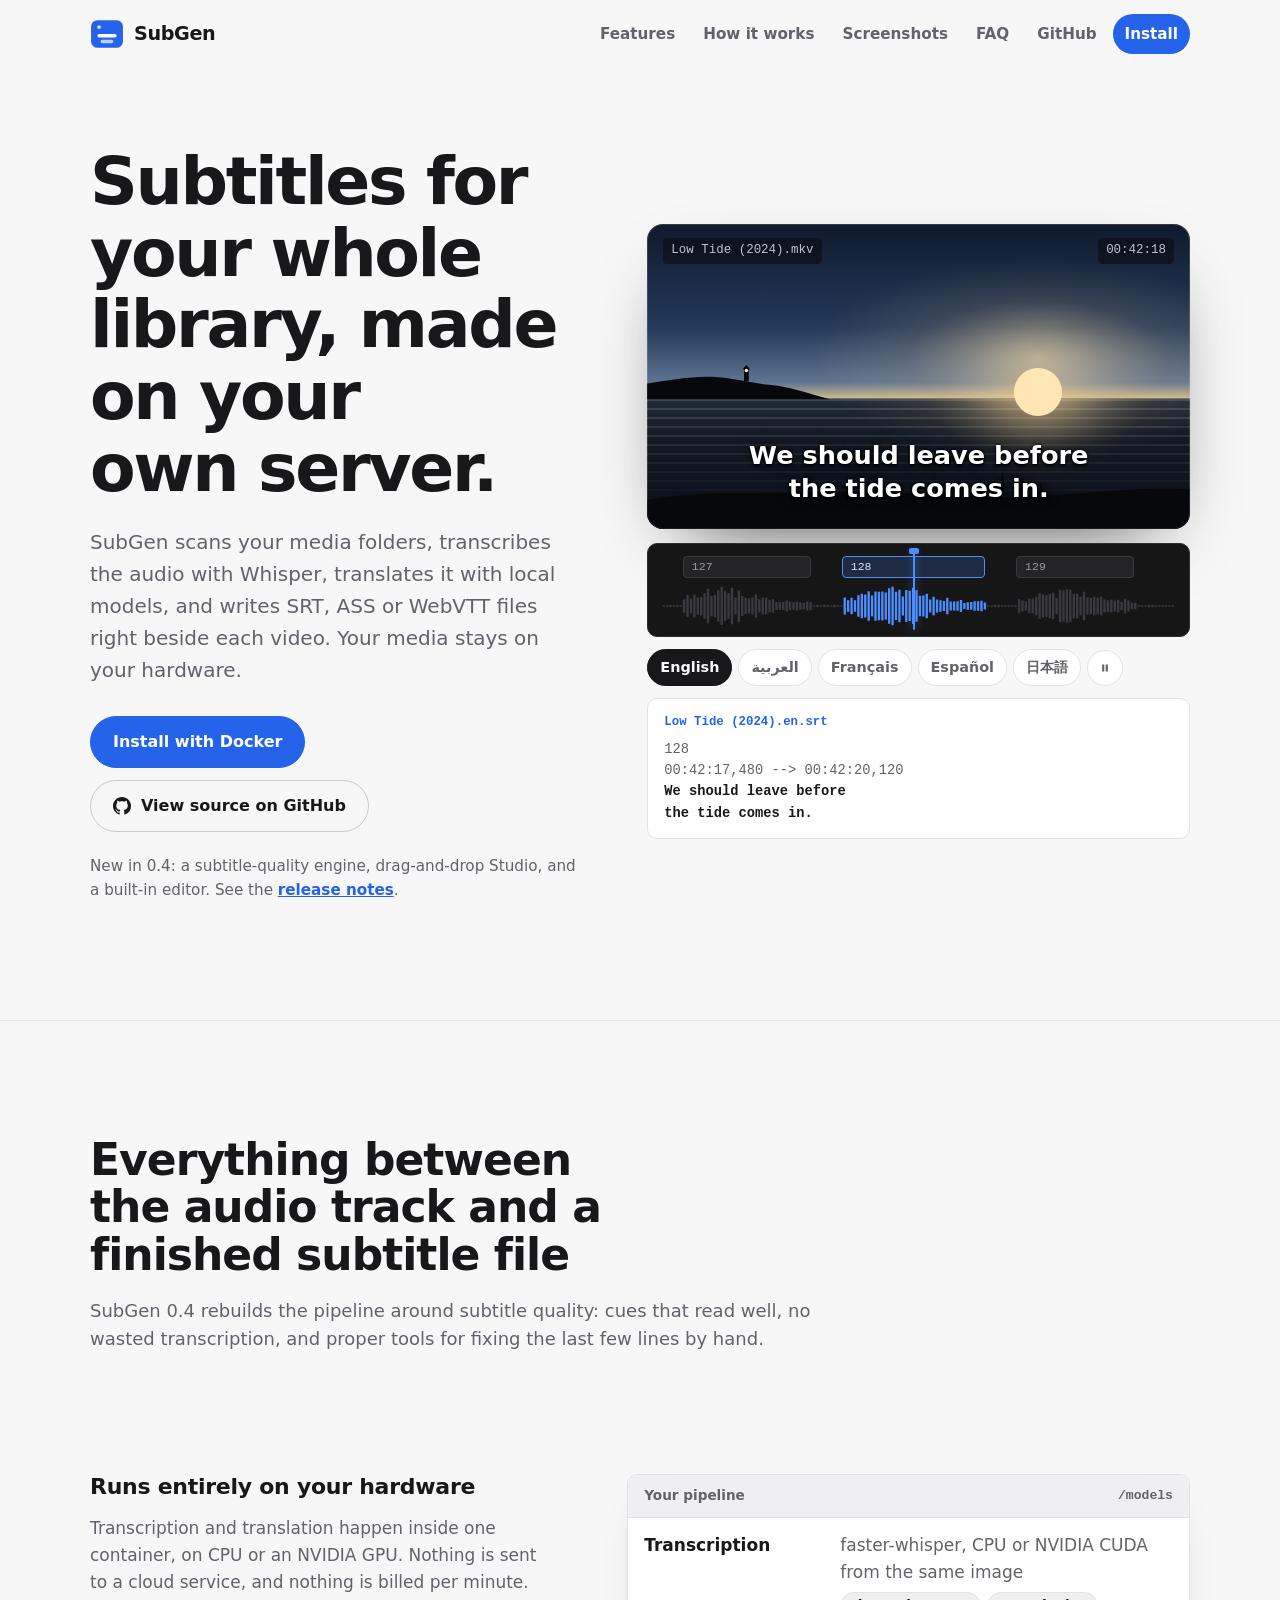
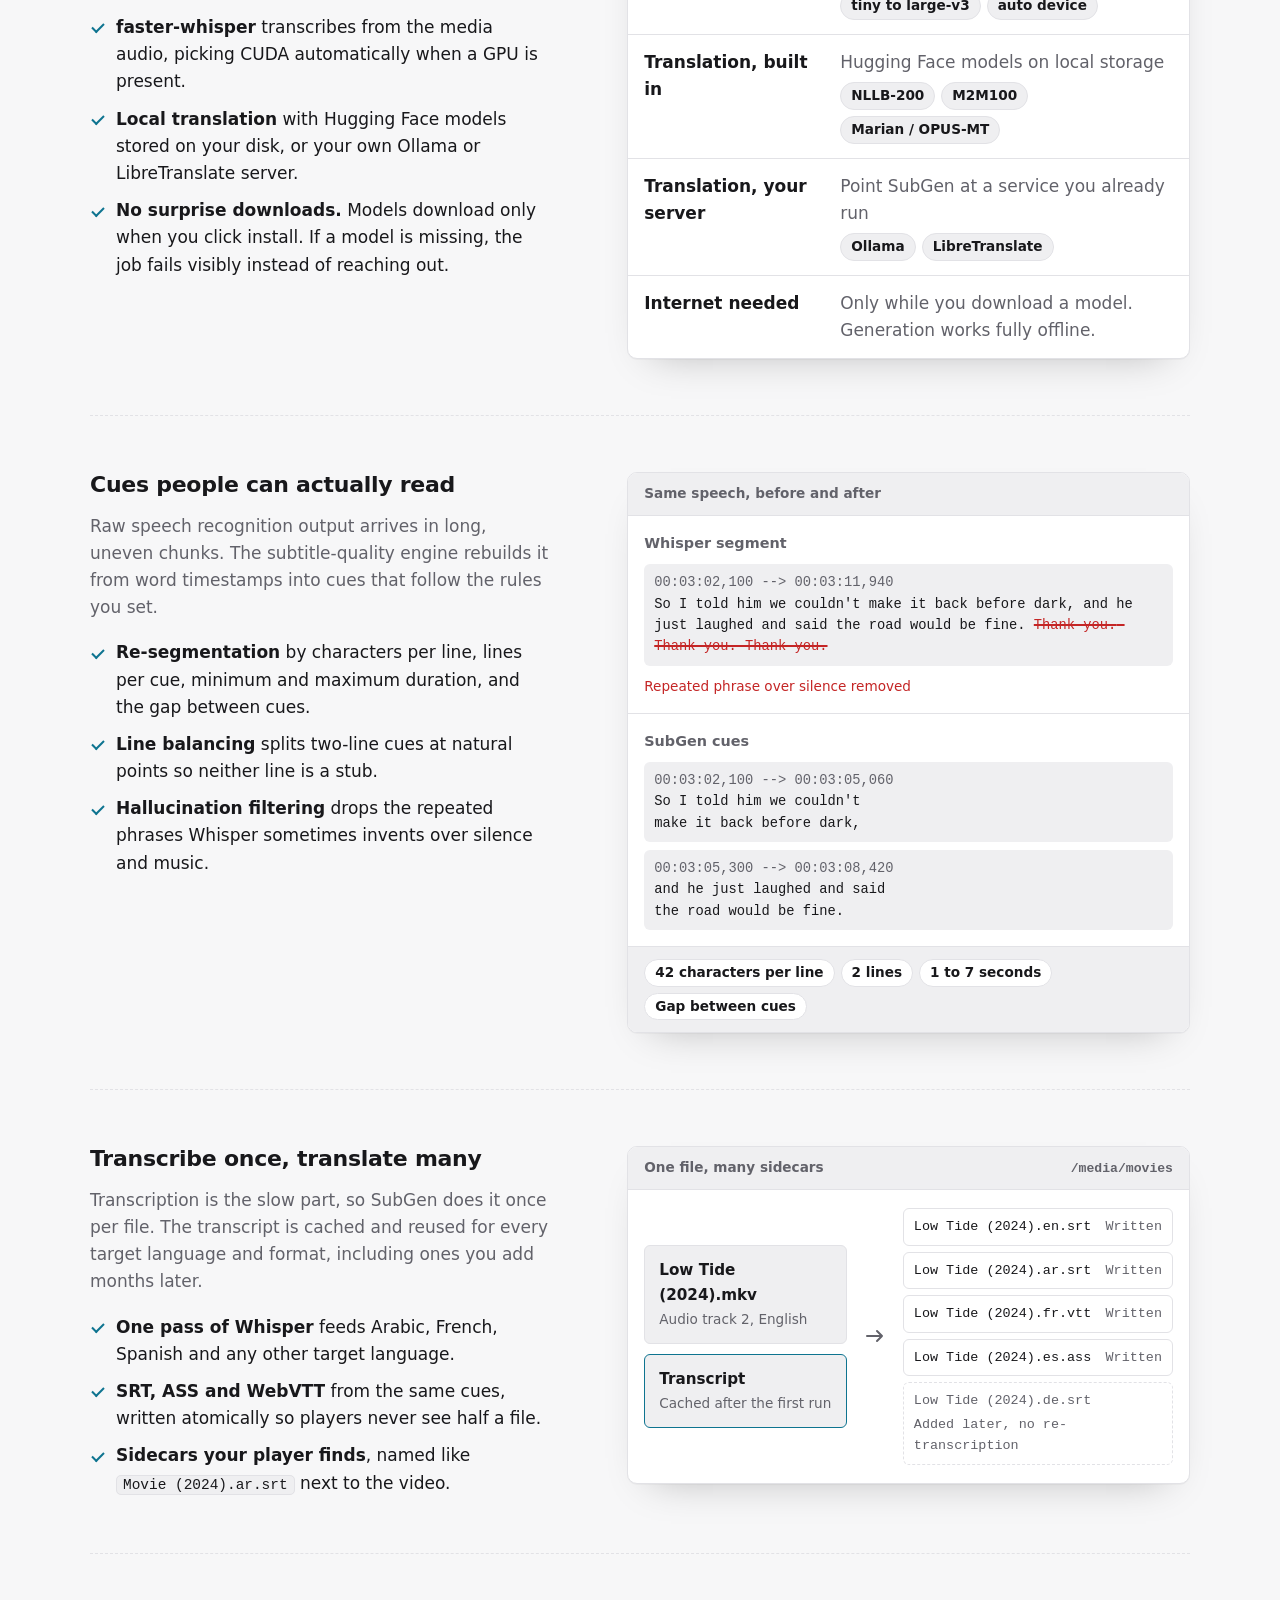
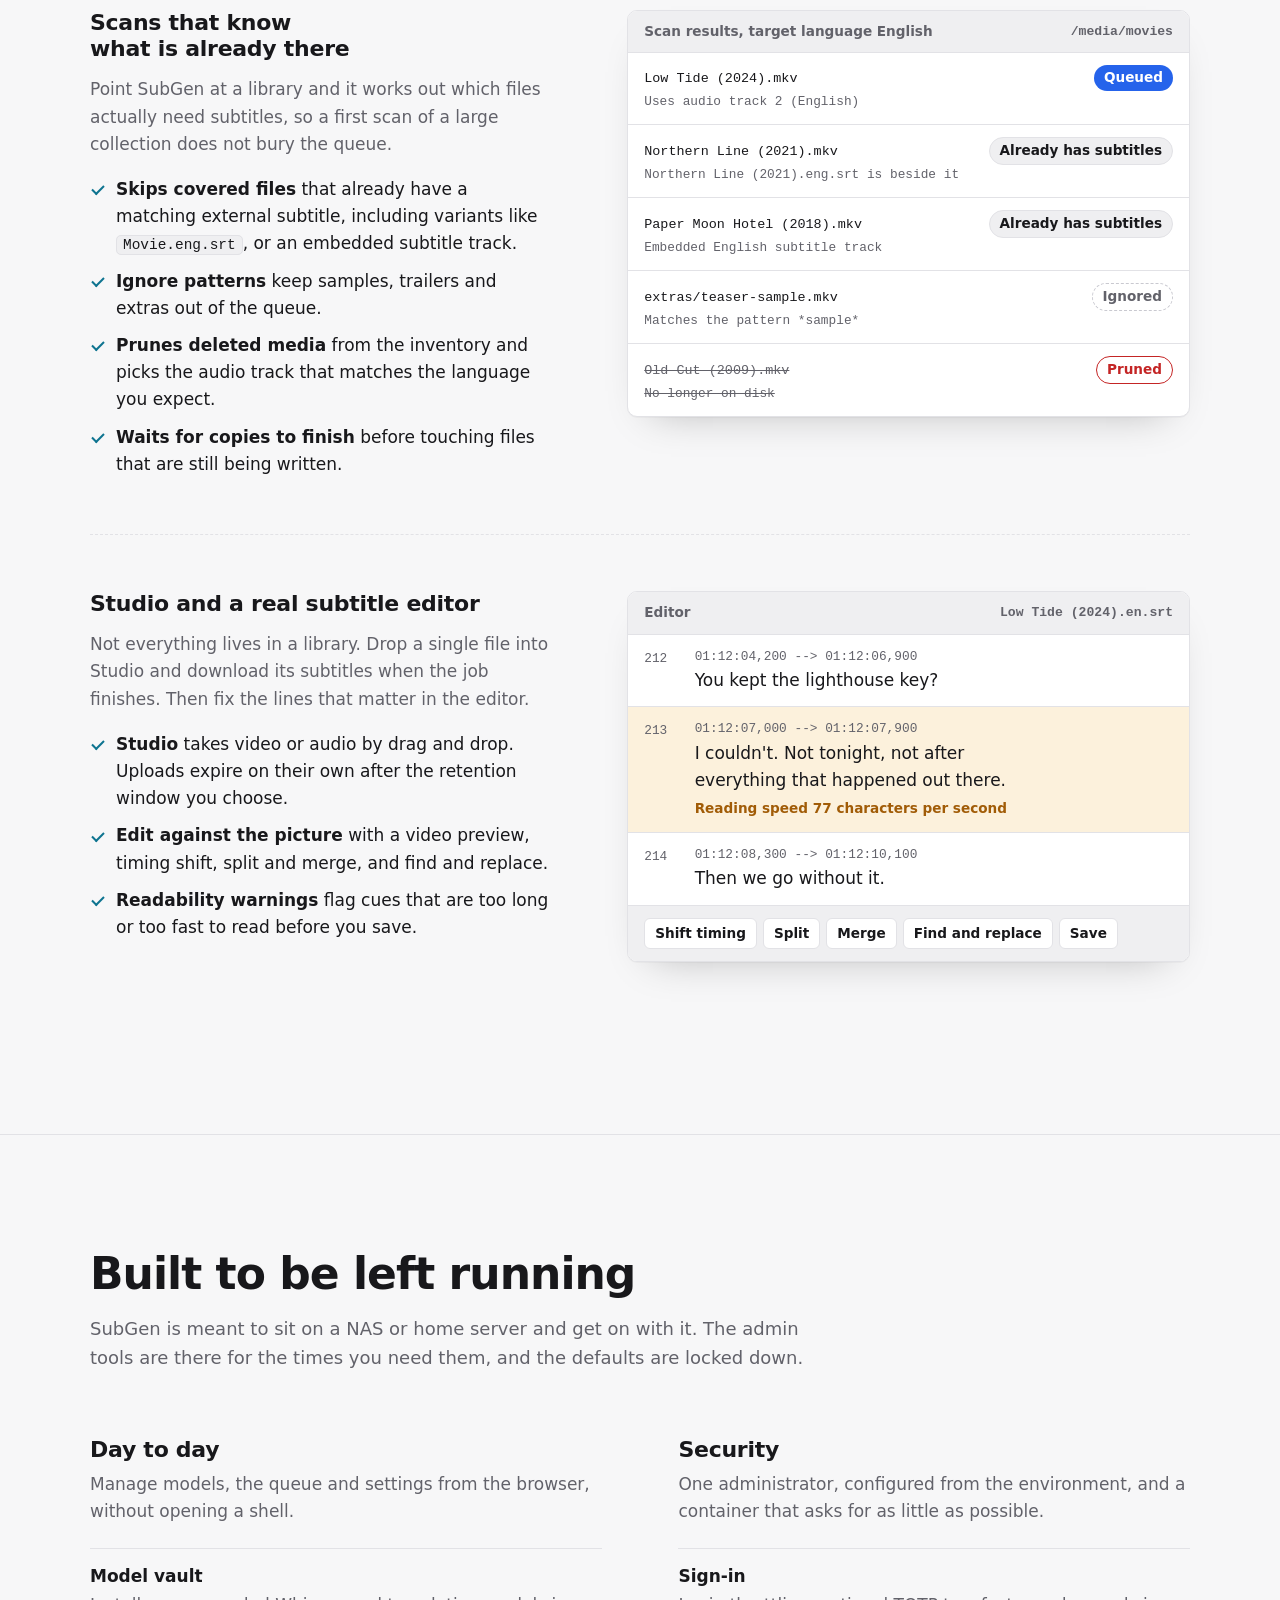
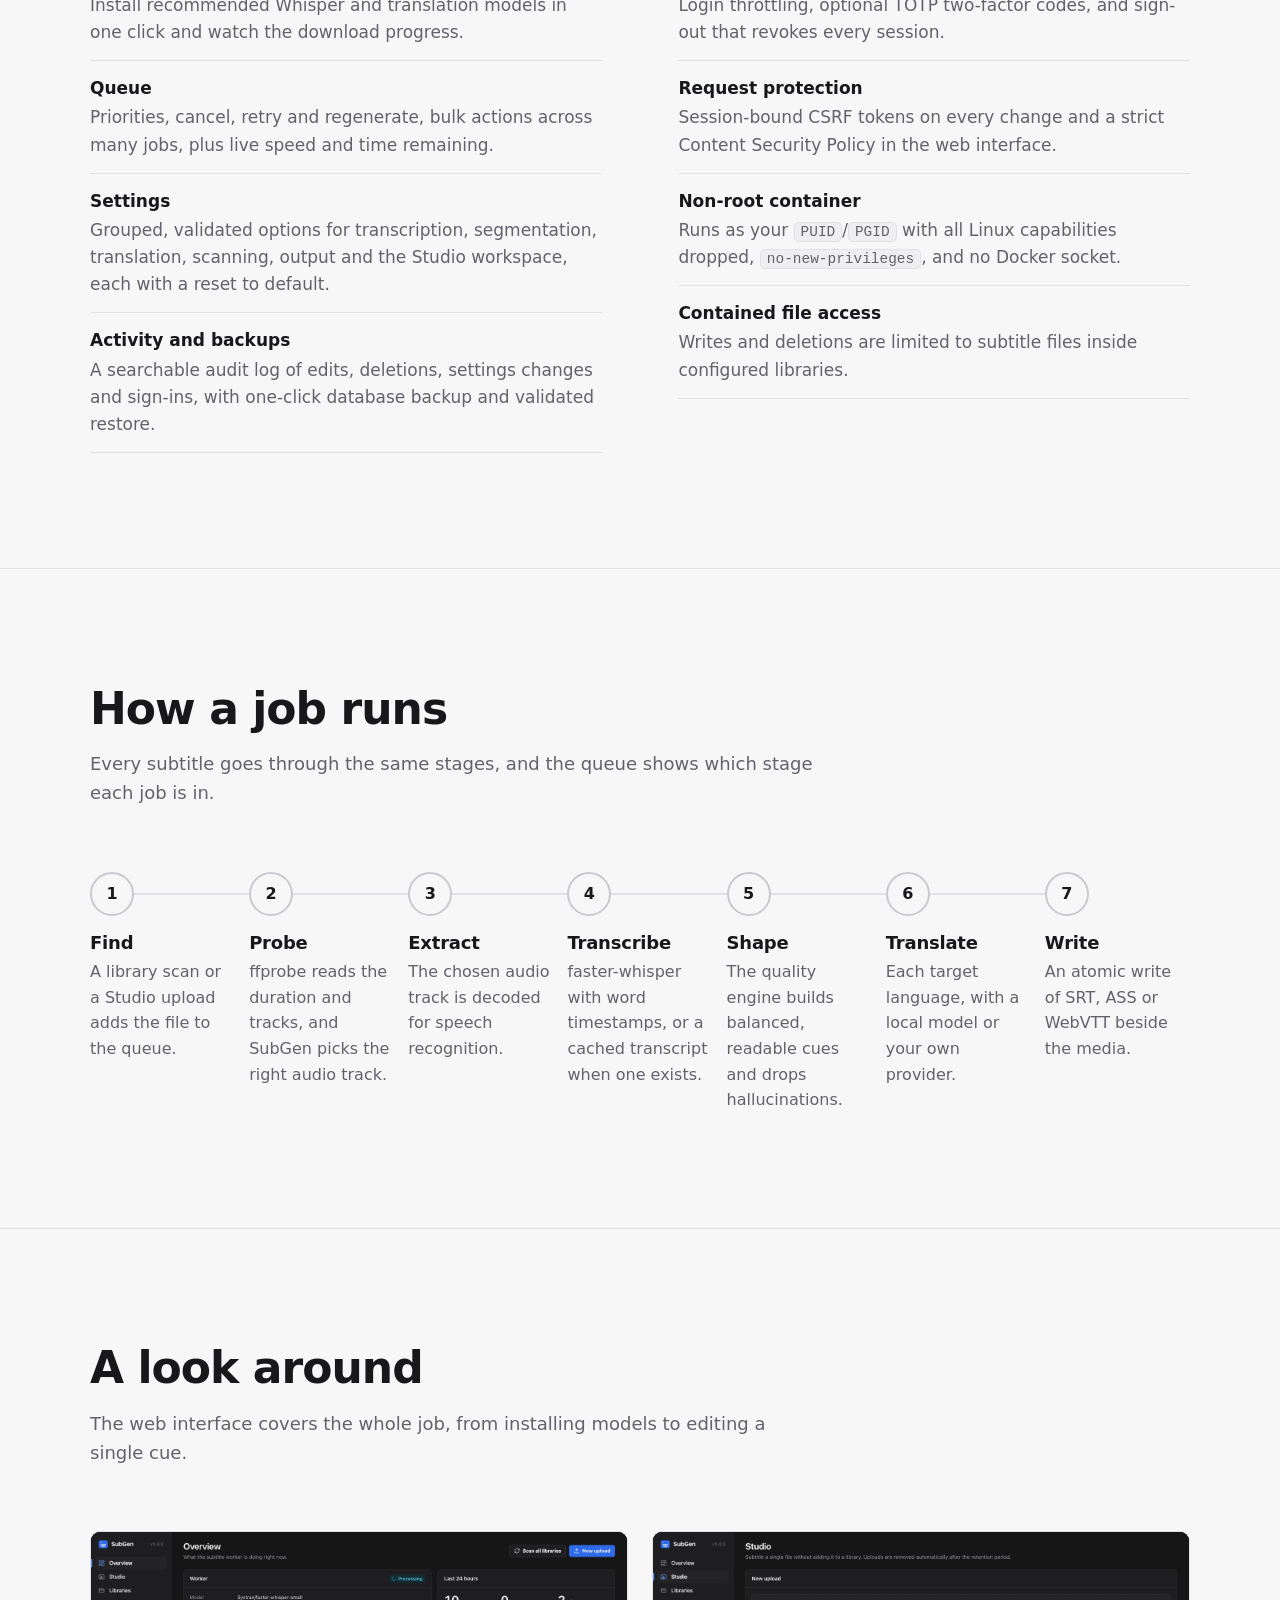
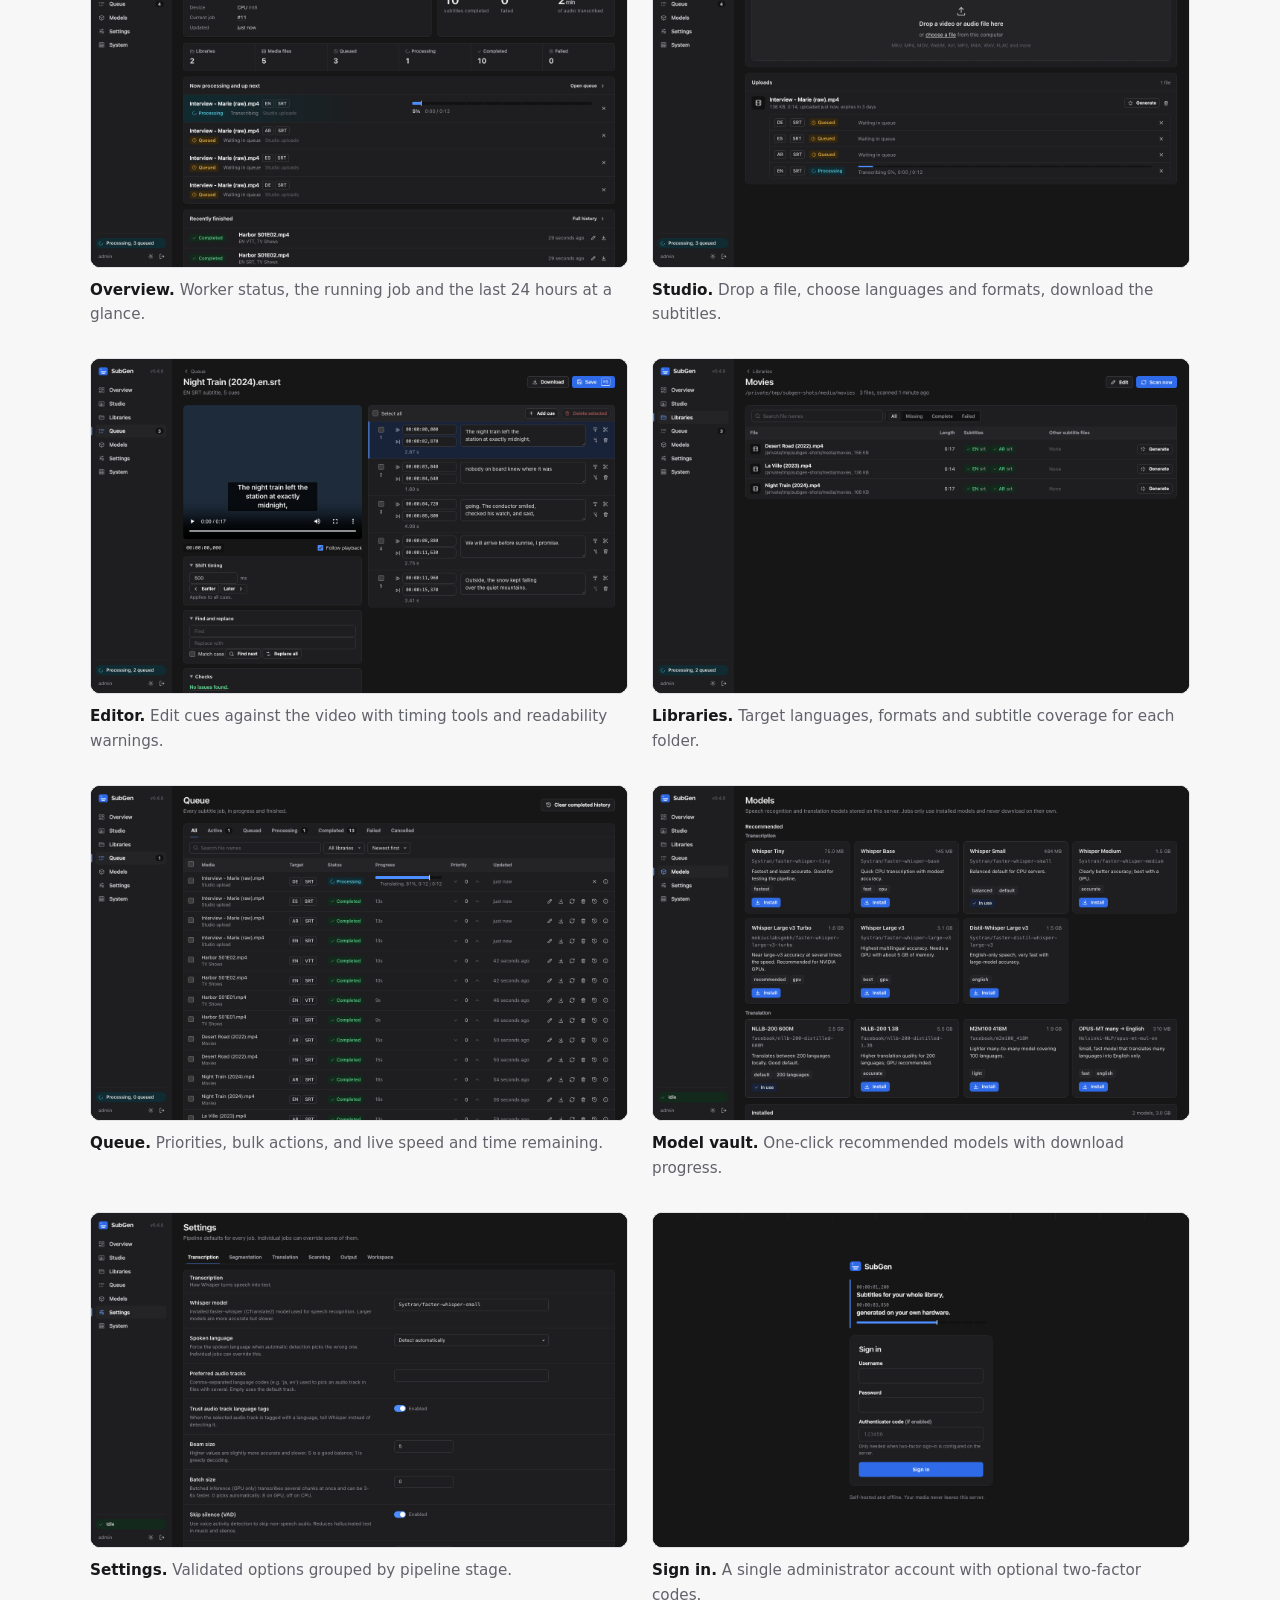
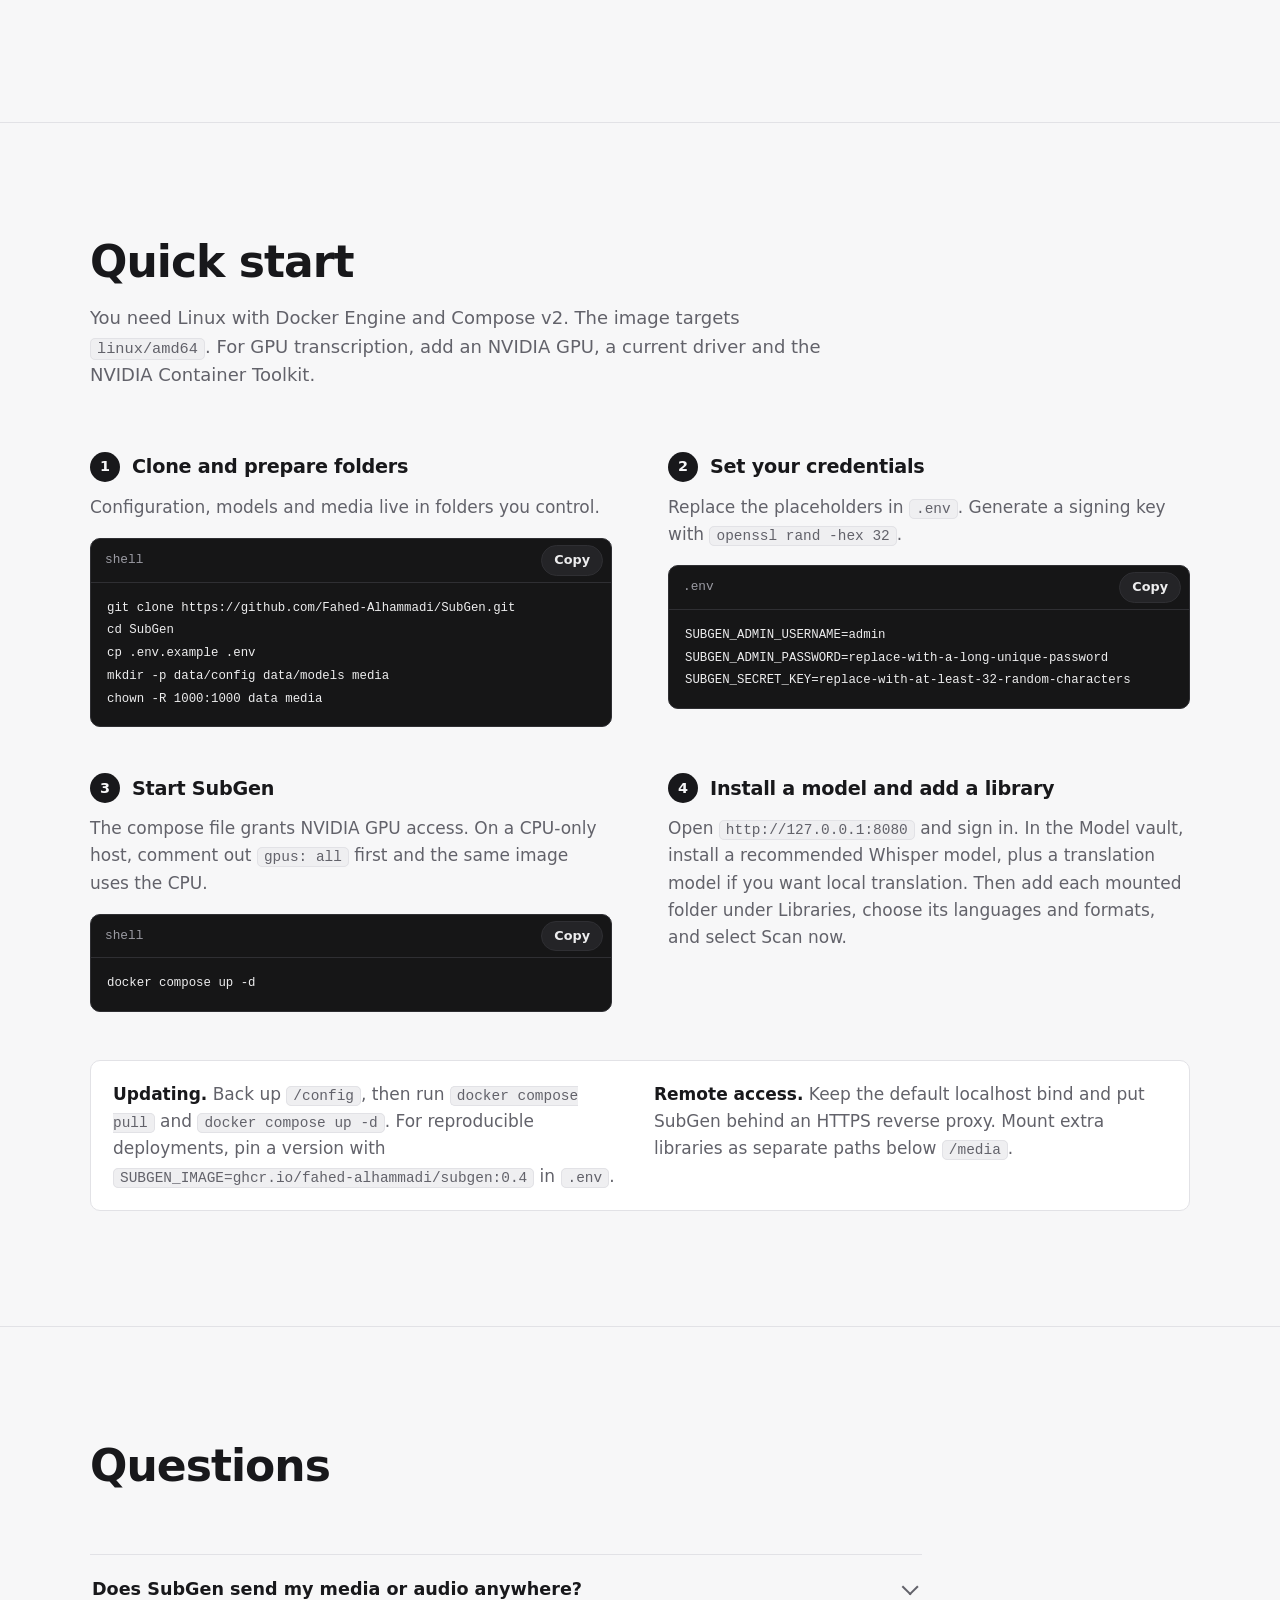
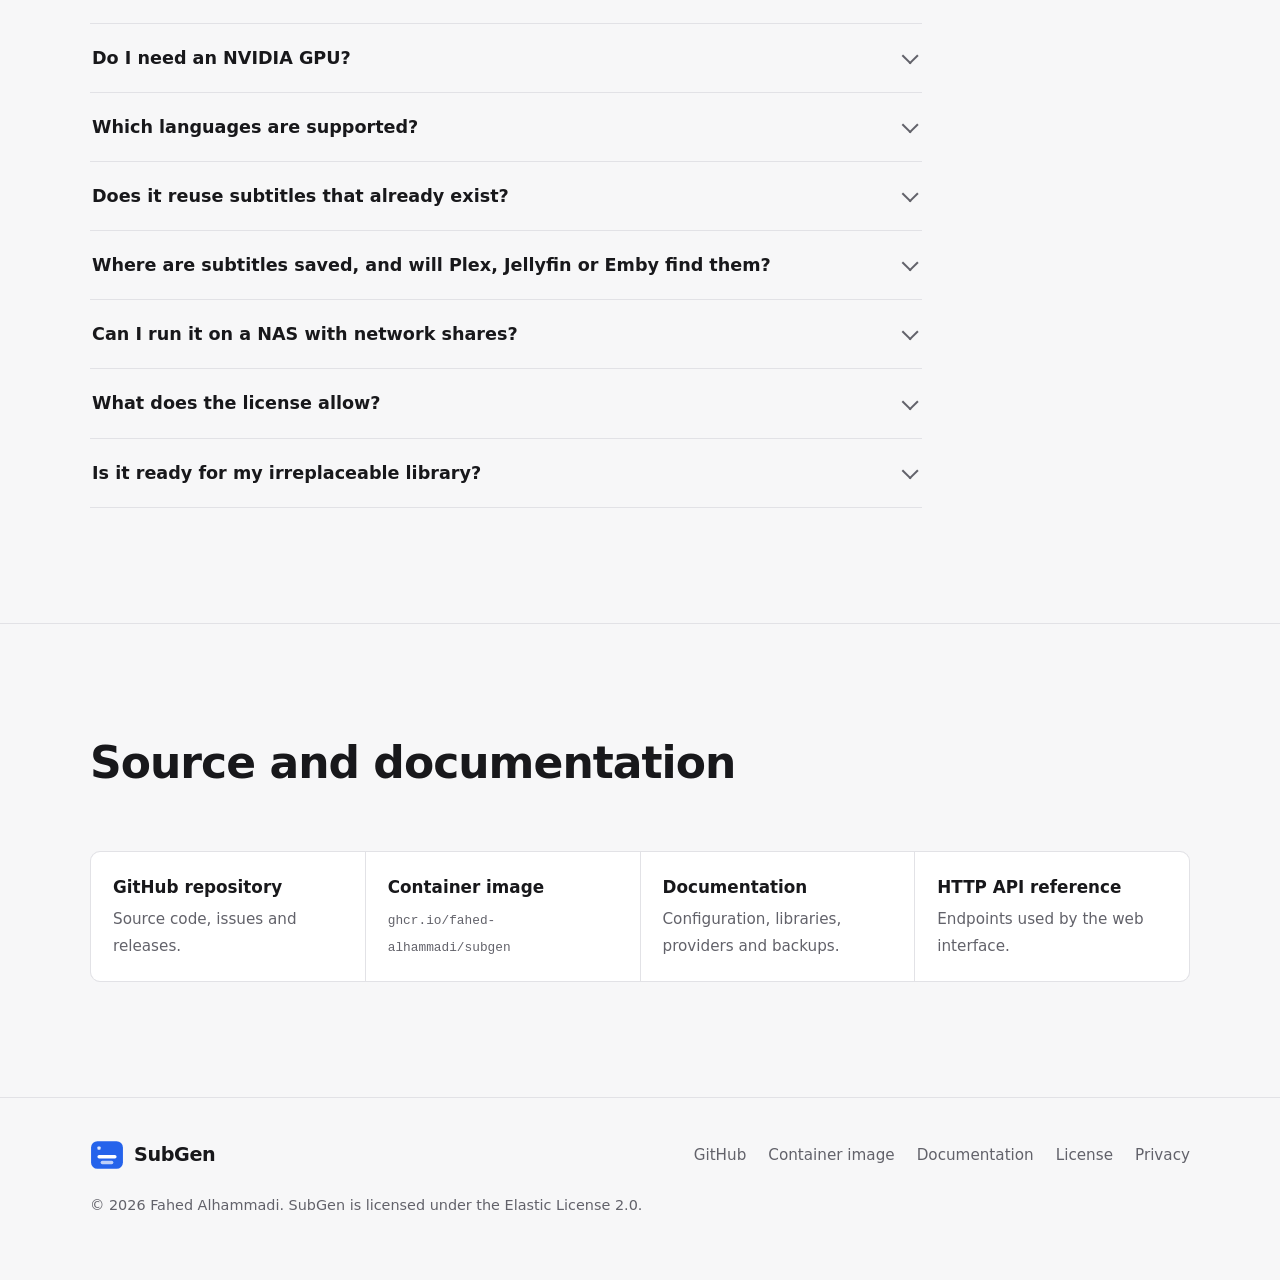
==== commit 828dc87c: "Website: match the web app's grey and blue palette - Replace the green/lime tokens with the app's ne" ====
--- a/Website/index.html
+++ b/Website/index.html
@@ -6,8 +6,8 @@
   <title>SubGen: self-hosted, offline subtitle generator for media libraries</title>
   <meta name="description" content="SubGen scans your media libraries, transcribes audio with faster-whisper on CPU or NVIDIA GPU, translates with local models, and writes SRT, ASS and WebVTT sidecars beside every file. Self-hosted and offline-first.">
   <meta name="color-scheme" content="light dark">
-  <meta name="theme-color" content="#f1f5ee" media="(prefers-color-scheme: light)">
-  <meta name="theme-color" content="#06100d" media="(prefers-color-scheme: dark)">
+  <meta name="theme-color" content="#f7f7f8" media="(prefers-color-scheme: light)">
+  <meta name="theme-color" content="#161617" media="(prefers-color-scheme: dark)">
   <link rel="canonical" href="https://fahed-alhammadi.github.io/SubGen/">
   <link rel="icon" href="favicon.svg" type="image/svg+xml">
 
@@ -34,7 +34,7 @@
   <header class="site-header">
     <div class="wrap header-row">
       <a class="brand" href="./" aria-label="SubGen home">
-        <svg class="brand-mark" viewBox="0 0 32 32" aria-hidden="true"><defs><linearGradient id="bm" x1="0" y1="0" x2="1" y2="1"><stop offset="0" stop-color="#c6f85e"/><stop offset="1" stop-color="#70df87"/></linearGradient></defs><rect width="32" height="32" rx="9" fill="url(#bm)"/><path d="M21.6 10.1c-1.5-1.8-3.6-2.6-5.9-2.6-3.2 0-5.6 1.7-5.6 4.3 0 2.7 2.4 3.6 5.6 4.3 3.4.7 6 1.9 6 4.9 0 2.8-2.5 4.7-6.1 4.7-2.7 0-5.1-1-6.6-3" fill="none" stroke="#0a190f" stroke-width="3.4" stroke-linecap="round"/></svg>
+        <svg class="brand-mark" viewBox="0 0 32 32" aria-hidden="true"><rect x="1" y="3" width="30" height="26" rx="6" fill="#2563eb"/><rect x="7" y="16" width="18" height="3.2" rx="1.6" fill="#fff"/><rect x="10" y="21.5" width="12" height="3.2" rx="1.6" fill="#fff" opacity=".7"/><rect x="7" y="8" width="3" height="3" rx=".8" fill="#fff" opacity=".85"/></svg>
         <span>SubGen</span>
       </a>
       <nav class="site-nav" aria-label="Main">
@@ -518,7 +518,7 @@
     <div class="wrap">
       <div class="footer-row">
         <a class="brand" href="./" aria-label="SubGen home">
-          <svg class="brand-mark" viewBox="0 0 32 32" aria-hidden="true"><rect width="32" height="32" rx="9" fill="#bbf451"/><path d="M21.6 10.1c-1.5-1.8-3.6-2.6-5.9-2.6-3.2 0-5.6 1.7-5.6 4.3 0 2.7 2.4 3.6 5.6 4.3 3.4.7 6 1.9 6 4.9 0 2.8-2.5 4.7-6.1 4.7-2.7 0-5.1-1-6.6-3" fill="none" stroke="#0a190f" stroke-width="3.4" stroke-linecap="round"/></svg>
+          <svg class="brand-mark" viewBox="0 0 32 32" aria-hidden="true"><rect x="1" y="3" width="30" height="26" rx="6" fill="#2563eb"/><rect x="7" y="16" width="18" height="3.2" rx="1.6" fill="#fff"/><rect x="10" y="21.5" width="12" height="3.2" rx="1.6" fill="#fff" opacity=".7"/><rect x="7" y="8" width="3" height="3" rx=".8" fill="#fff" opacity=".85"/></svg>
           <span>SubGen</span>
         </a>
         <ul class="footer-links">
--- a/Website/assets/site.css
+++ b/Website/assets/site.css
@@ -6,31 +6,33 @@
   --font-sans: ui-sans-serif, system-ui, -apple-system, "Segoe UI", Roboto, "Helvetica Neue", "Noto Sans", Arial, sans-serif;
   --font-mono: ui-monospace, "SF Mono", SFMono-Regular, Menlo, Consolas, "Liberation Mono", monospace;
 
-  /* Light: cool sage paper with deep green ink */
-  --bg: #f1f5ee;
+  /* Same palette as the web app: true-neutral greys with one signal blue (see
+     subgen/static/css/tokens.css). Light mode. */
+  --bg: #f7f7f8;
   --bg-raised: #ffffff;
   --surface: #ffffff;
-  --surface-2: #e5ede1;
-  --line: #cddbc8;
-  --line-strong: #a9bfa3;
-  --text: #0b2219;
-  --muted: #4a6157;
-  --accent-ink: #3d7a12;   /* lime family, dark enough for text on light */
-  --lime: #bbf451;
-  --lime-ink: #10200f;     /* text placed on a lime fill */
-  --mint: #1f9c74;
-  --warn: #8a5a00;
-  --warn-bg: #fdf1d4;
-  --removed: #b42318;
-  --focus: #2f6b0c;
-  --shadow: 0 1px 0 rgba(11, 34, 25, .04), 0 18px 40px -24px rgba(11, 34, 25, .35);
+  --surface-2: #efeff1;
+  --line: #e2e2e6;
+  --line-strong: #c9c9d0;
+  --text: #18181b;
+  --muted: #62626a;
+  --accent-ink: #2563eb;   /* blue, text-safe on white */
+  --accent: #2563eb;       /* primary fills */
+  --accent-hover: #1d4fd8;
+  --accent-fg: #ffffff;    /* text placed on an accent fill */
+  --mint: #0e7490;         /* secondary signal (cache, success ticks) */
+  --warn: #a15c07;
+  --warn-bg: #fcf1dc;
+  --removed: #c42525;
+  --focus: #2563eb;
+  --shadow: 0 1px 0 rgba(0, 0, 0, .03), 0 18px 40px -24px rgba(0, 0, 0, .28);
 
   /* Things that are always "on screen" (frame, terminal) stay dark in both modes */
-  --screen: #06100d;
-  --screen-2: #0b1814;
-  --screen-line: #20372f;
-  --screen-text: #eef8f3;
-  --screen-muted: #8ba59a;
+  --screen: #161617;
+  --screen-2: #1e1e20;
+  --screen-line: #2f2f33;
+  --screen-text: #ededee;
+  --screen-muted: #9b9ba3;
 
   --radius-lg: 16px;
   --radius: 10px;
@@ -41,20 +43,23 @@
 
 @media (prefers-color-scheme: dark) {
   :root {
-    --bg: #06100d;
-    --bg-raised: #08140f;
-    --surface: #0b1814;
-    --surface-2: #10221c;
-    --line: #20372f;
-    --line-strong: #345247;
-    --text: #eef8f3;
-    --muted: #93ada2;
-    --accent-ink: #bbf451;
-    --mint: #49d6a7;
-    --warn: #f6c85f;
-    --warn-bg: #2a230d;
-    --removed: #ff8990;
-    --focus: #bbf451;
+    --bg: #161617;
+    --bg-raised: #1a1a1c;
+    --surface: #1e1e20;
+    --surface-2: #242427;
+    --line: #2f2f33;
+    --line-strong: #45454b;
+    --text: #ededee;
+    --muted: #9b9ba3;
+    --accent-ink: #6ea2ff;
+    --accent: #2f6be8;
+    --accent-hover: #2860d6;
+    --accent-fg: #ffffff;
+    --mint: #5fcde3;
+    --warn: #e5b04a;
+    --warn-bg: #33270f;
+    --removed: #f2726d;
+    --focus: #6ea2ff;
     --shadow: 0 1px 0 rgba(255, 255, 255, .02), 0 24px 60px -30px rgba(0, 0, 0, .8);
   }
 }
@@ -85,7 +90,7 @@
 
 .skip-link {
   position: absolute; left: 12px; top: -60px; z-index: 50;
-  background: var(--lime); color: var(--lime-ink); padding: 10px 14px;
+  background: var(--accent); color: var(--accent-fg); padding: 10px 14px;
   border-radius: var(--radius-sm); font-weight: 700; text-decoration: none;
 }
 .skip-link:focus { top: 12px; }
@@ -125,8 +130,8 @@
   text-decoration: none; color: var(--muted); font-size: .95rem; font-weight: 550;
 }
 .site-nav a:hover { color: var(--text); background: var(--surface-2); }
-.site-nav .nav-cta a { color: var(--lime-ink); background: var(--lime); font-weight: 700; }
-.site-nav .nav-cta a:hover { background: #c9fb6e; color: var(--lime-ink); }
+.site-nav .nav-cta a { color: var(--accent-fg); background: var(--accent); font-weight: 700; }
+.site-nav .nav-cta a:hover { background: var(--accent-hover); color: var(--accent-fg); }
 
 @media (max-width: 860px) {
   .site-nav .nav-optional { display: none; }
@@ -141,8 +146,8 @@
   border: 1px solid var(--line-strong); background: transparent; color: var(--text);
 }
 .button:hover { border-color: var(--text); }
-.button-primary { background: var(--lime); border-color: var(--lime); color: var(--lime-ink); }
-.button-primary:hover { background: #c9fb6e; border-color: #c9fb6e; }
+.button-primary { background: var(--accent); border-color: var(--accent); color: var(--accent-fg); }
+.button-primary:hover { background: var(--accent-hover); border-color: var(--accent-hover); }
 .button svg { width: 18px; height: 18px; }
 
 /* ---------- Hero ---------- */
@@ -163,8 +168,8 @@
   border-radius: var(--radius-lg);
   background:
     radial-gradient(60% 46% at 72% 44%, rgba(255, 226, 170, .55), rgba(255, 196, 120, .12) 40%, transparent 70%),
-    linear-gradient(180deg, #0d2a2a 0%, #1d4a46 34%, #5d7f6a 52%, #c8b98f 57%, #20363a 57.4%, #0f2427 70%, #071315 100%);
-  box-shadow: 0 30px 80px -40px rgba(4, 20, 14, .9), inset 0 0 0 1px rgba(255, 255, 255, .06);
+    linear-gradient(180deg, #0f1a2c 0%, #233a5a 34%, #5f7491 52%, #c8b98f 57%, #1f2a3a 57.4%, #121a26 70%, #0a0e15 100%);
+  box-shadow: 0 30px 80px -40px rgba(0, 0, 0, .85), inset 0 0 0 1px rgba(255, 255, 255, .06);
   isolation: isolate;
   outline: 1px solid rgba(255, 255, 255, .09); outline-offset: -1px;
 }
@@ -182,13 +187,13 @@
   width: 9%; aspect-ratio: 1; left: 67.5%; top: 47%;
   border-radius: 50%; background: #ffe6b3; box-shadow: 0 0 60px 18px rgba(255, 214, 150, .45);
 }
-.frame-silhouette { position: absolute; inset: auto 0 0 0; height: 62%; z-index: -1; color: #03100d; }
+.frame-silhouette { position: absolute; inset: auto 0 0 0; height: 62%; z-index: -1; color: #06080c; }
 .frame-silhouette svg { width: 100%; height: 100%; }
 .frame-meta {
   position: absolute; top: 14px; left: 16px; right: 16px; display: flex; justify-content: space-between; gap: 12px;
-  font-family: var(--font-mono); font-size: .78rem; color: rgba(238, 248, 243, .78);
-}
-.frame-meta span { background: rgba(4, 14, 11, .55); padding: 3px 8px; border-radius: 4px; }
+  font-family: var(--font-mono); font-size: .78rem; color: rgba(237, 237, 238, .8);
+}
+.frame-meta span { background: rgba(10, 10, 12, .55); padding: 3px 8px; border-radius: 4px; }
 
 .cue {
   position: absolute; left: 6%; right: 6%; bottom: 8%;
@@ -210,14 +215,14 @@
 .timeline-cues { position: relative; height: 22px; margin-bottom: 8px; }
 .timeline-cues span {
   position: absolute; top: 0; bottom: 0; display: flex; align-items: center; padding-inline: 8px;
-  border-radius: 4px; background: #14291f; border: 1px solid #23402f;
+  border-radius: 4px; background: #242427; border: 1px solid #3a3a40;
   font-family: var(--font-mono); font-size: .72rem; color: var(--screen-muted); overflow: hidden; white-space: nowrap;
 }
-.timeline-cues span.is-active { background: rgba(187, 244, 81, .16); border-color: #bbf451; color: #e9ffc2; }
-.timeline-wave { height: 40px; width: 100%; color: #2c5a45; }
-.timeline-wave .wave-active { color: #9fdc4a; }
-.playhead { position: absolute; top: 6px; bottom: 6px; left: 49%; width: 2px; background: #bbf451; border-radius: 2px; box-shadow: 0 0 10px rgba(187, 244, 81, .7); }
-.playhead::before { content: ""; position: absolute; top: -2px; left: -4px; width: 10px; height: 6px; border-radius: 2px; background: #bbf451; }
+.timeline-cues span.is-active { background: rgba(76, 141, 255, .18); border-color: #4c8dff; color: #dbe7ff; }
+.timeline-wave { height: 40px; width: 100%; color: #3a3a40; }
+.timeline-wave .wave-active { color: #4c8dff; }
+.playhead { position: absolute; top: 6px; bottom: 6px; left: 49%; width: 2px; background: #4c8dff; border-radius: 2px; box-shadow: 0 0 10px rgba(76, 141, 255, .7); }
+.playhead::before { content: ""; position: absolute; top: -2px; left: -4px; width: 10px; height: 6px; border-radius: 2px; background: #4c8dff; }
 @media (prefers-reduced-motion: no-preference) {
   .player.is-playing .playhead { animation: scrub 3.2s linear infinite; }
 }
@@ -331,7 +336,7 @@
 .scan .file { font-family: var(--font-mono); font-size: .84rem; overflow-wrap: anywhere; }
 .scan .file small { display: block; color: var(--muted); font-size: .8rem; margin-top: 2px; }
 .verdict { font-size: .85rem; font-weight: 700; padding: 2px 10px; border-radius: 999px; justify-self: start; white-space: nowrap; }
-.v-queue { background: var(--lime); color: var(--lime-ink); }
+.v-queue { background: var(--accent); color: var(--accent-fg); }
 .v-skip { background: var(--surface-2); color: var(--text); border: 1px solid var(--line); }
 .v-ignore { color: var(--muted); border: 1px dashed var(--line-strong); }
 .v-prune { color: var(--removed); border: 1px solid currentColor; }
@@ -419,13 +424,13 @@
 }
 .code-head { display: flex; justify-content: space-between; align-items: center; gap: 12px; padding: 6px 8px 6px 14px; border-bottom: 1px solid var(--screen-line); font-size: .8rem; color: var(--screen-muted); font-family: var(--font-mono); }
 .code pre { margin: 0; padding: 14px 16px 16px; overflow-x: auto; font-size: .86rem; line-height: 1.65; tab-size: 2; }
-.code .c { color: #7f9a8f; }
+.code .c { color: #8b8b94; }
 .copy {
   font: inherit; font-family: var(--font-sans); font-size: .8rem; font-weight: 650; cursor: pointer;
-  min-height: 30px; padding: 4px 12px; border-radius: 999px; border: 1px solid var(--screen-line); background: #10221c; color: var(--screen-text);
-}
-.copy:hover { border-color: #496557; }
-.copy[data-state="done"] { background: #bbf451; color: #10200f; border-color: #bbf451; }
+  min-height: 30px; padding: 4px 12px; border-radius: 999px; border: 1px solid var(--screen-line); background: #242427; color: var(--screen-text);
+}
+.copy:hover { border-color: #55555c; }
+.copy[data-state="done"] { background: var(--accent); color: var(--accent-fg); border-color: var(--accent); }
 .copy[hidden] { display: none; }
 
 .callout { margin-top: 48px; display: grid; gap: 8px 28px; padding: 20px 22px; border-radius: var(--radius); border: 1px solid var(--line); background: var(--surface); }
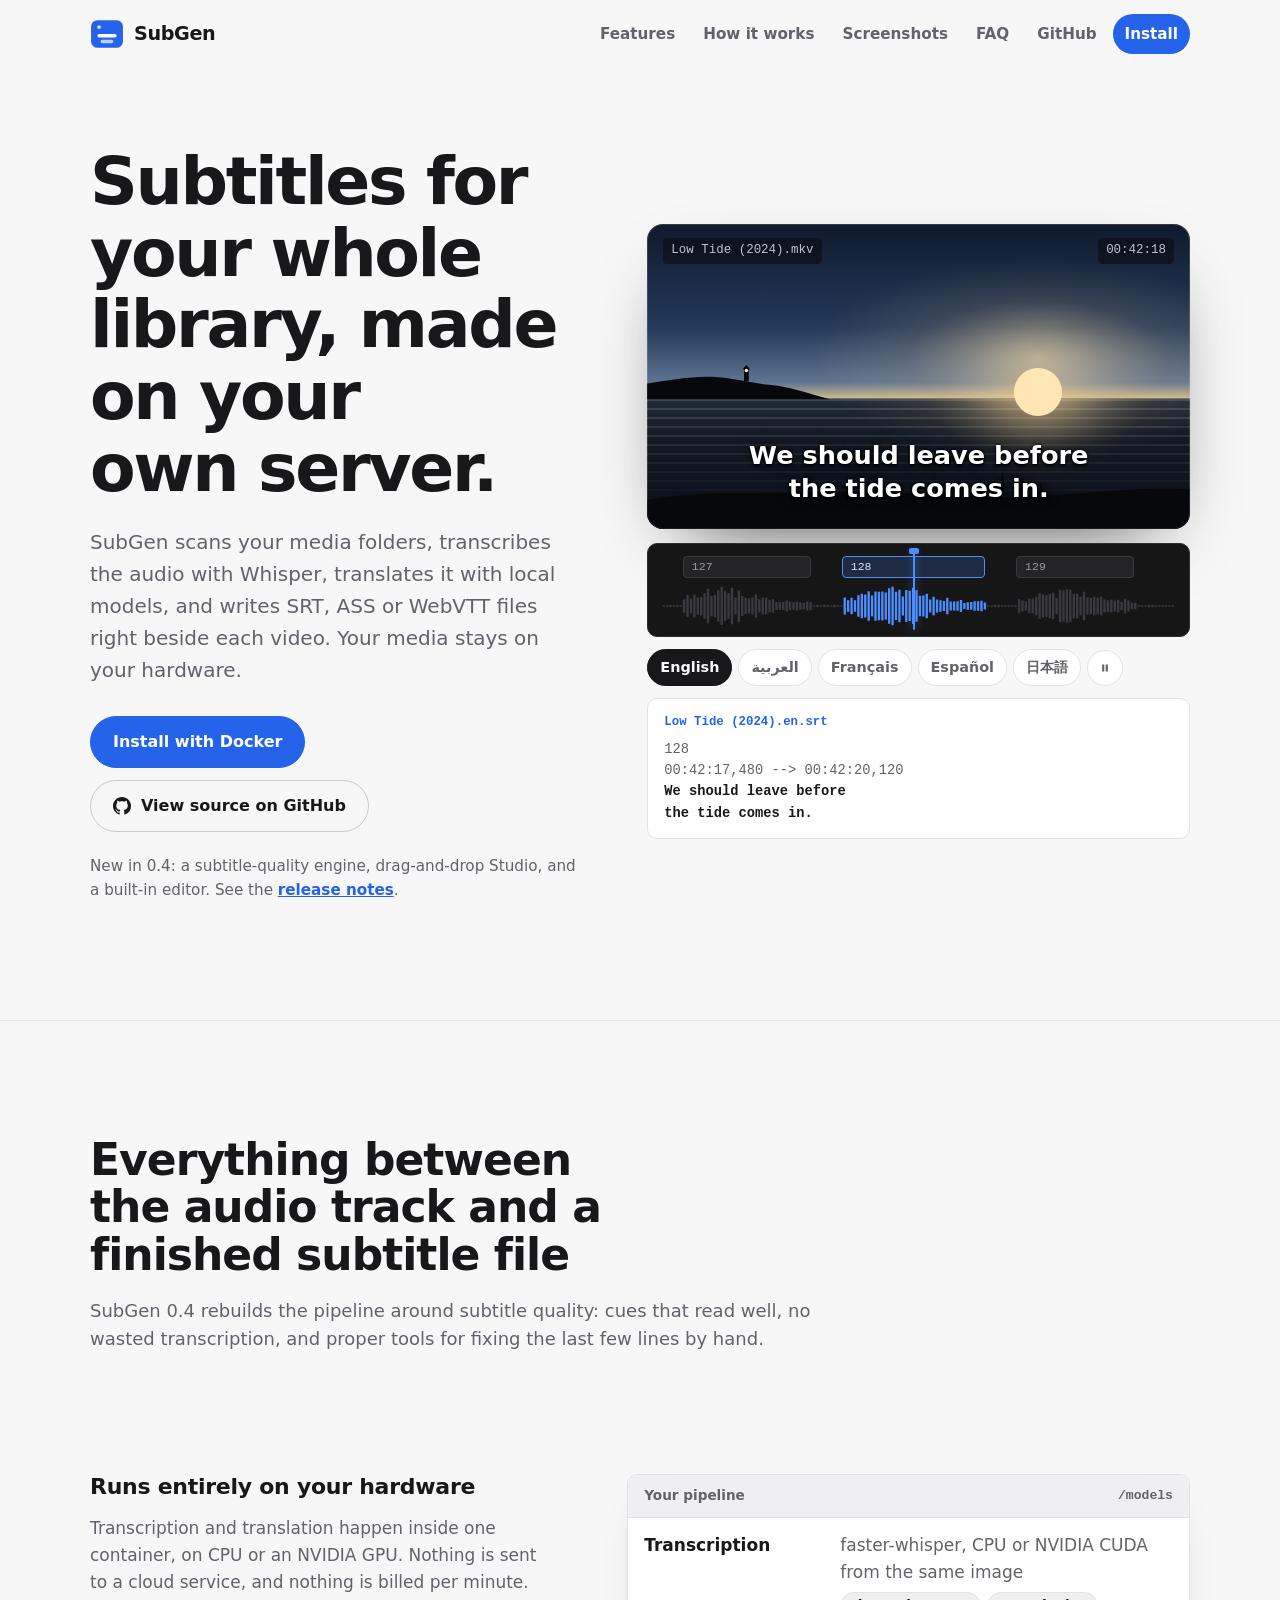
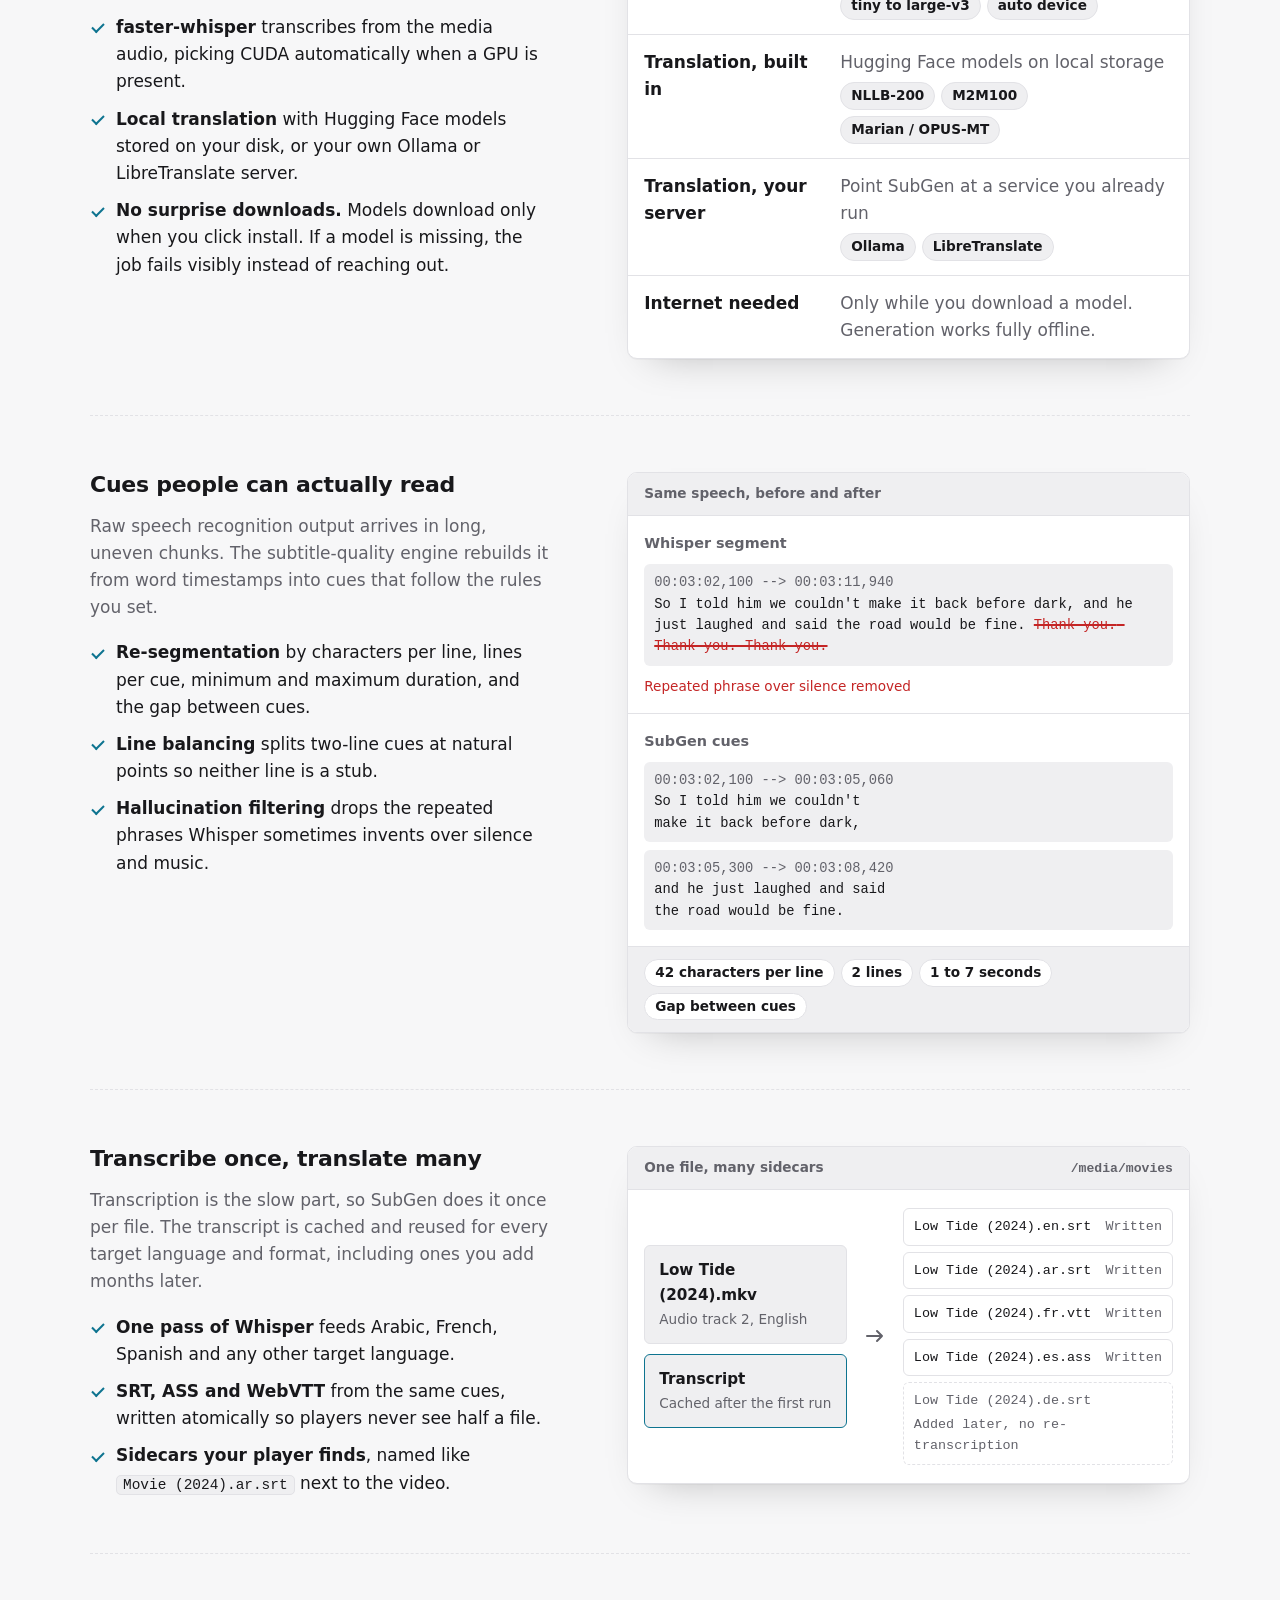
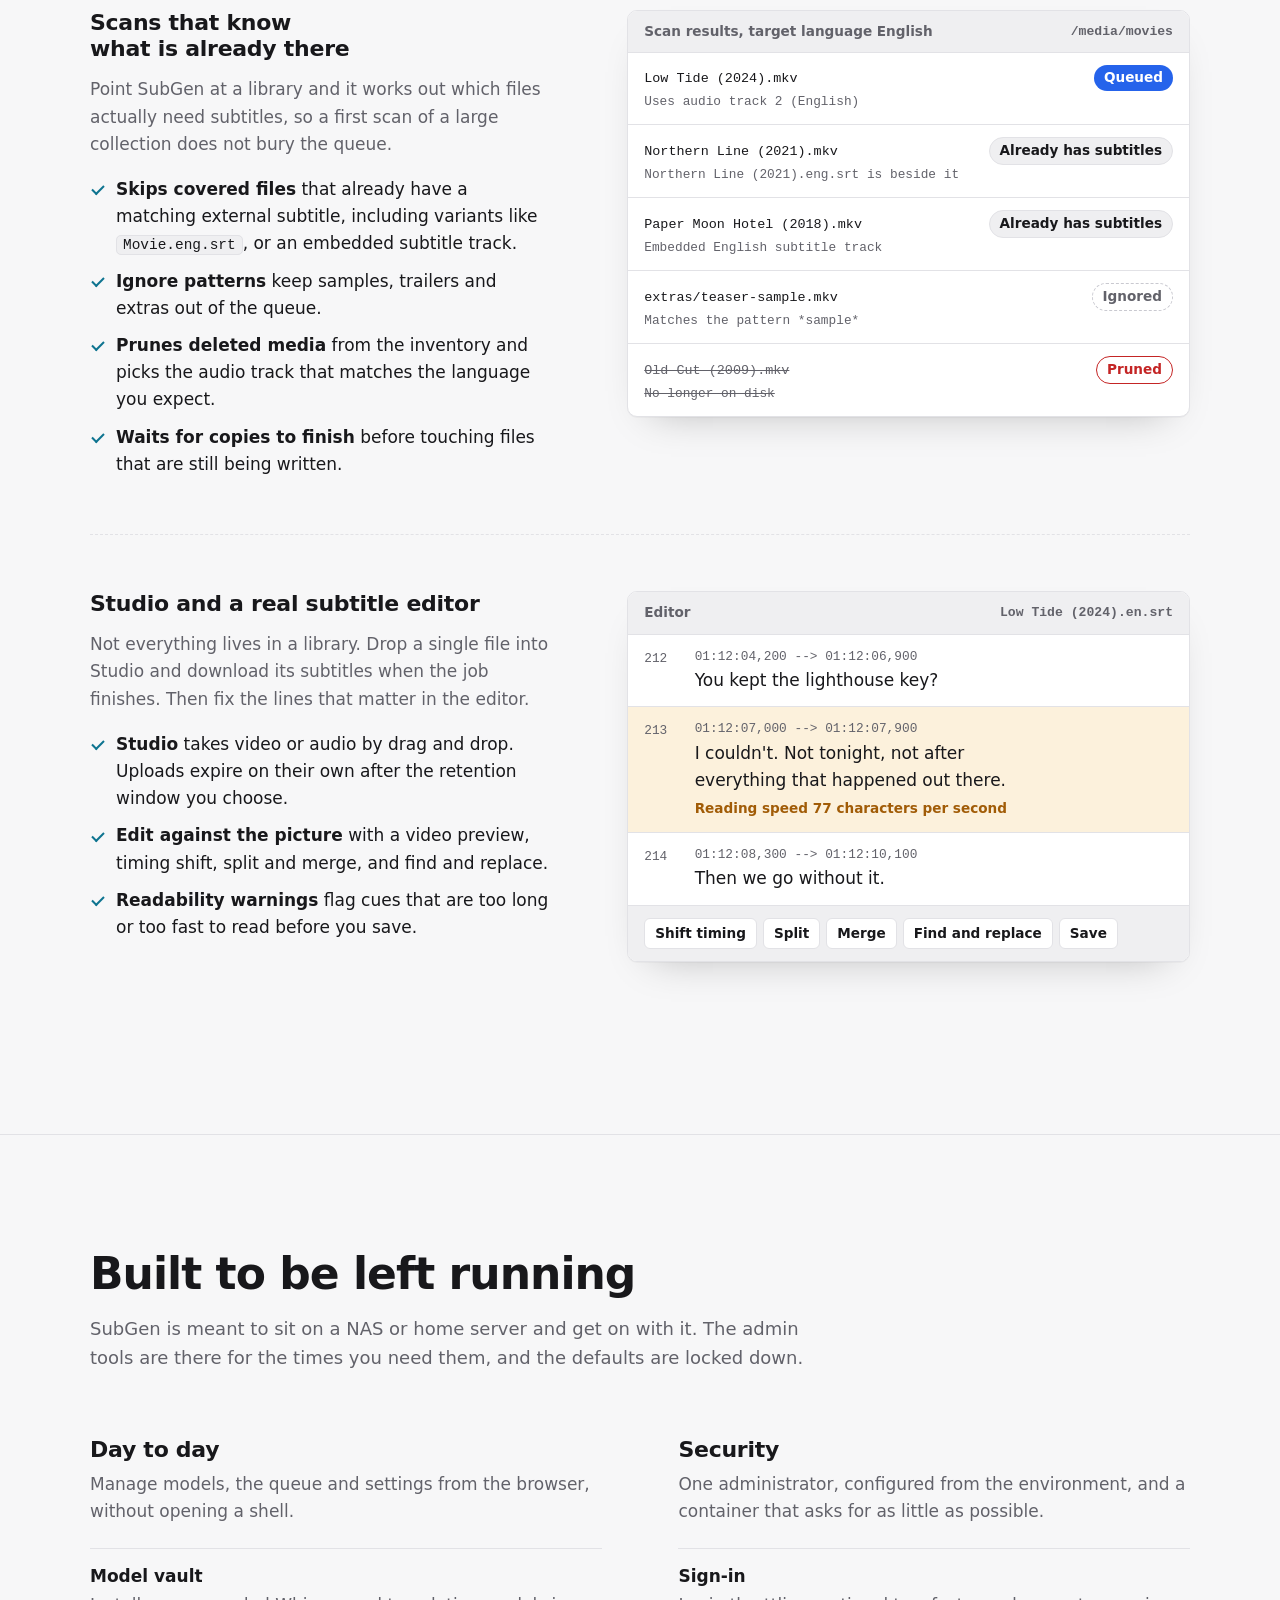
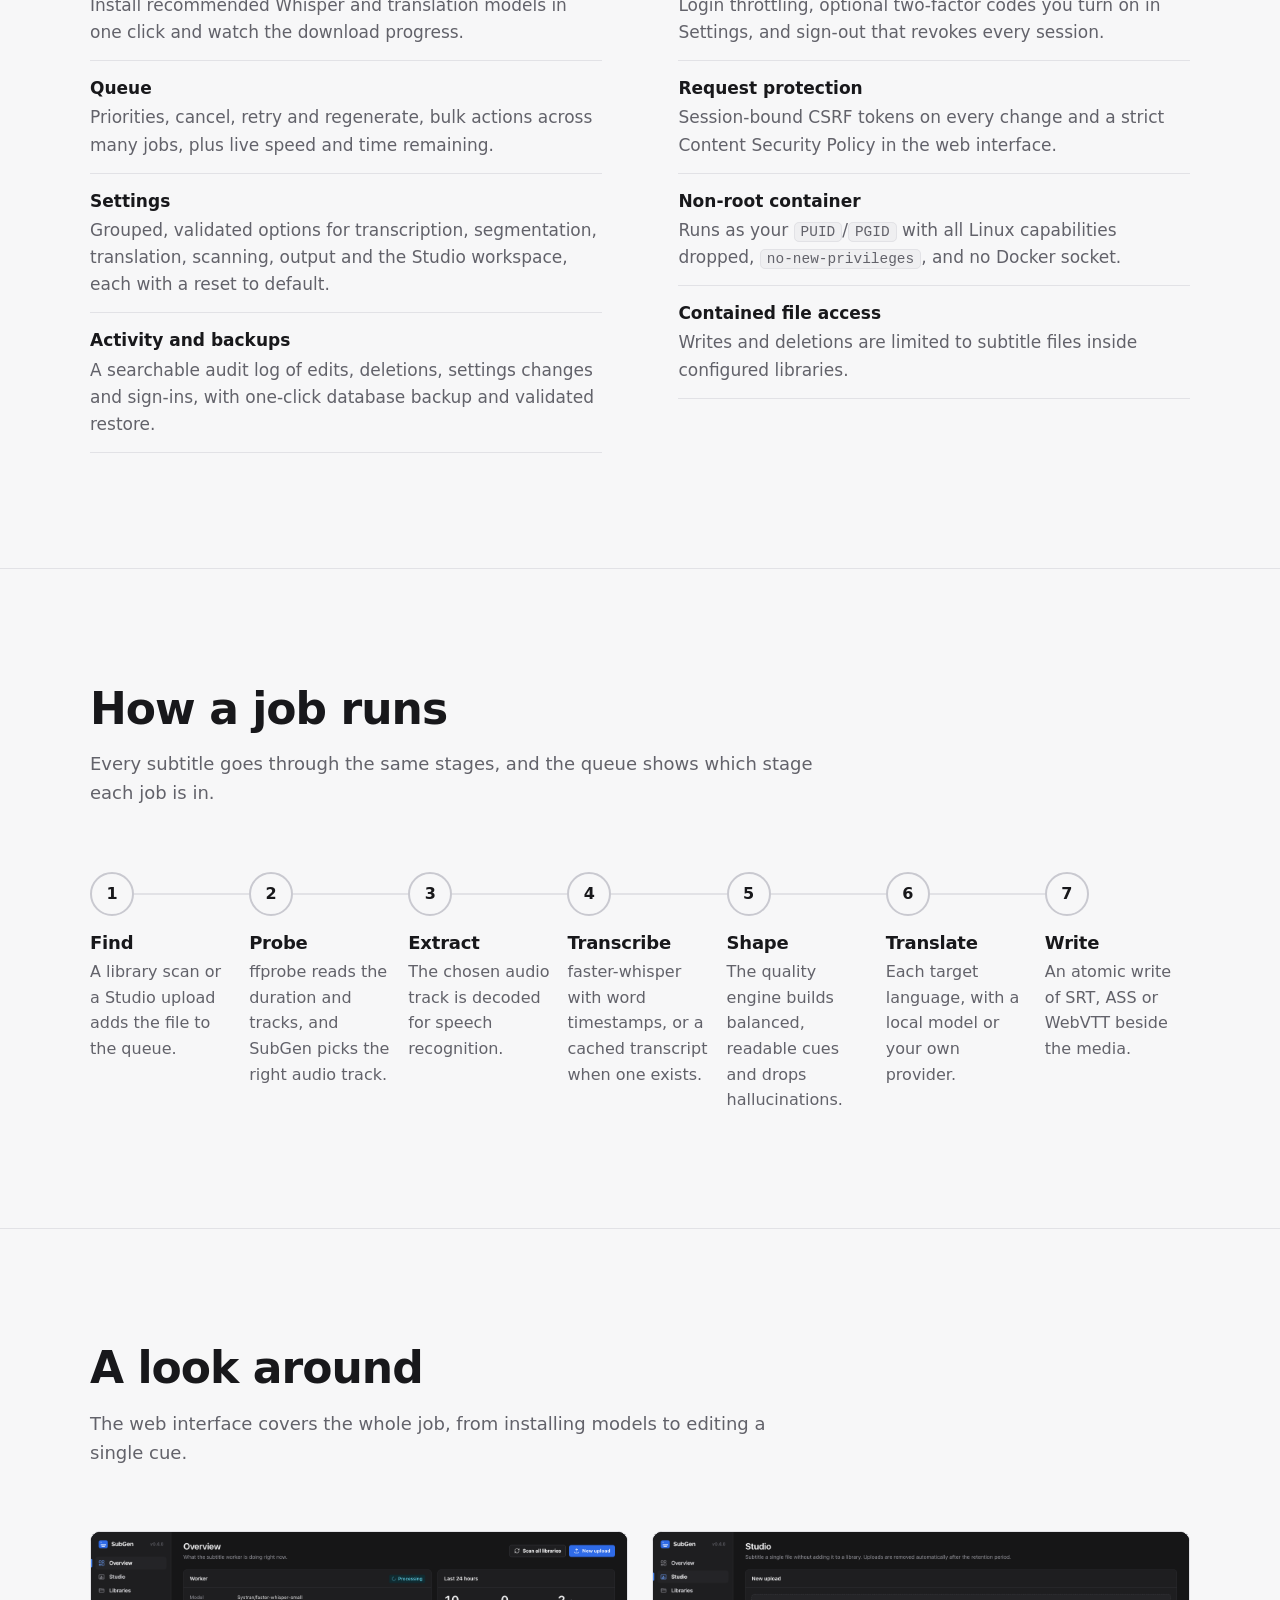
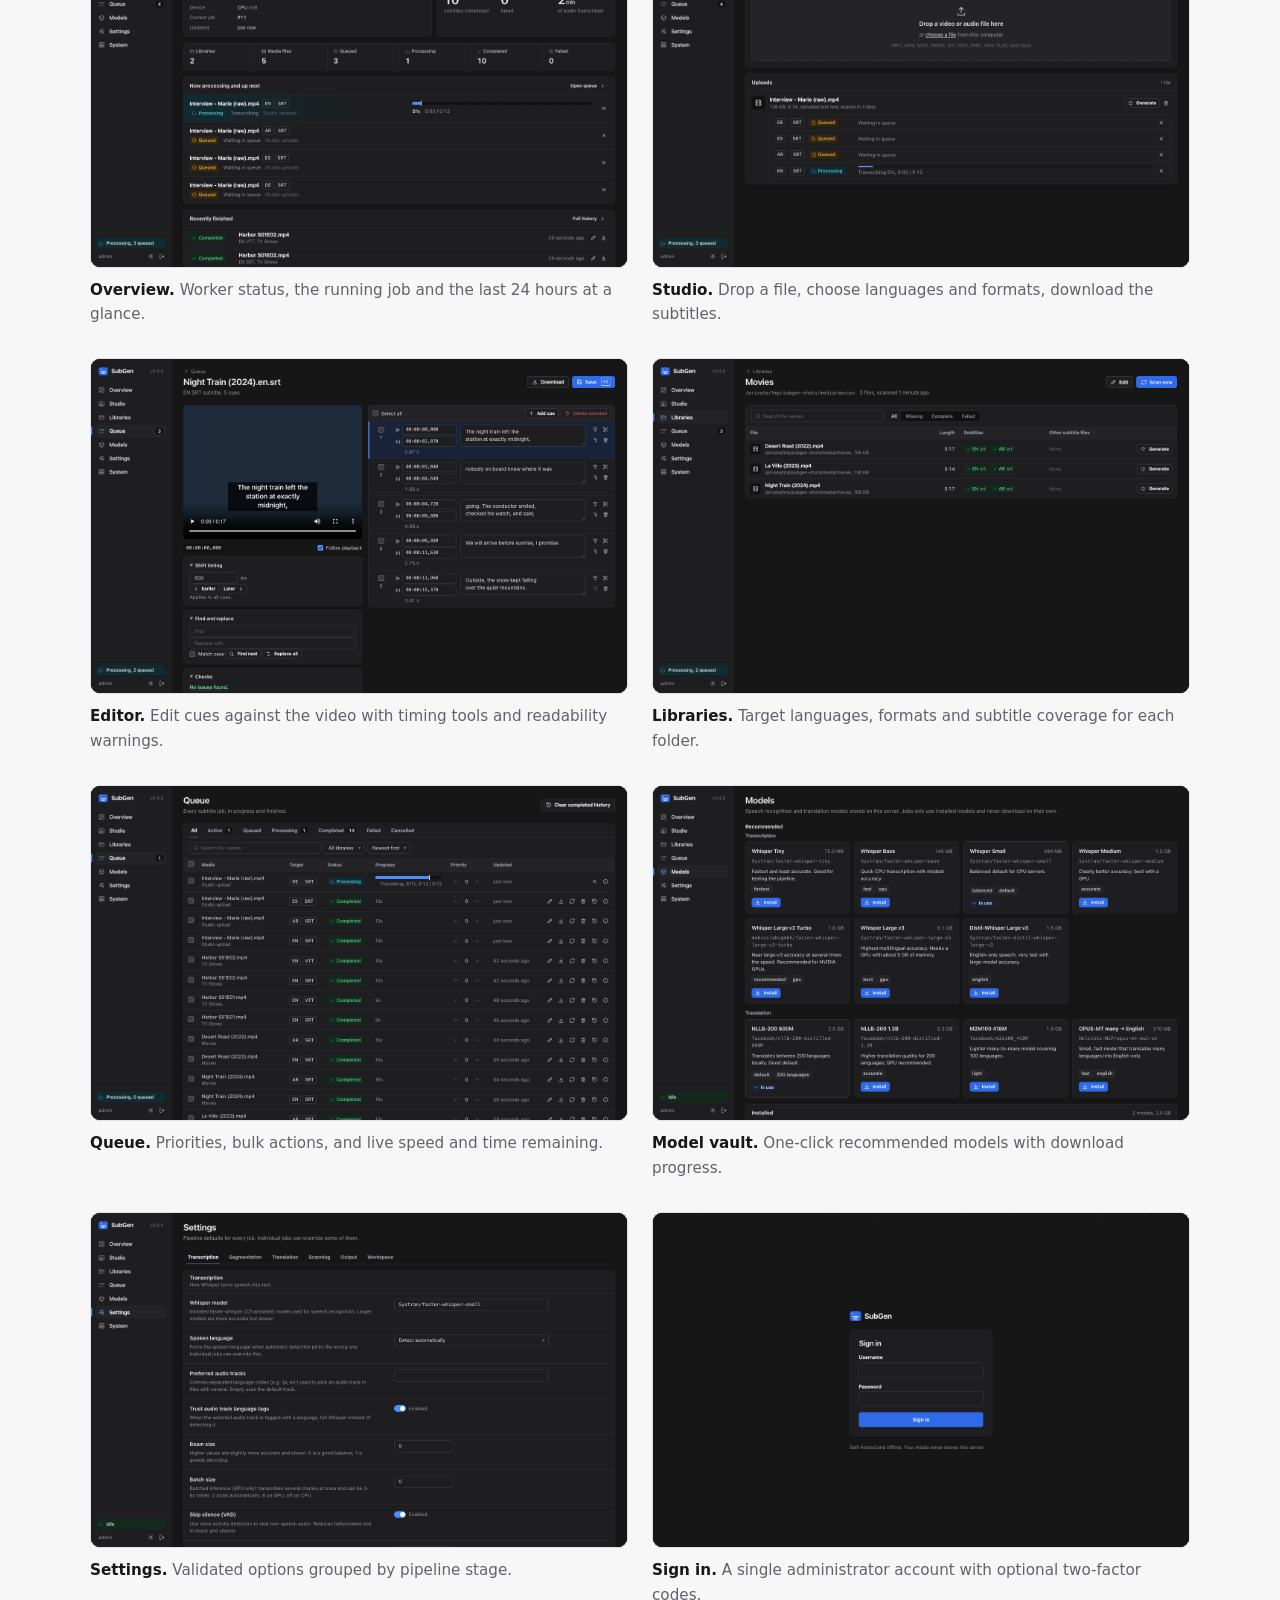
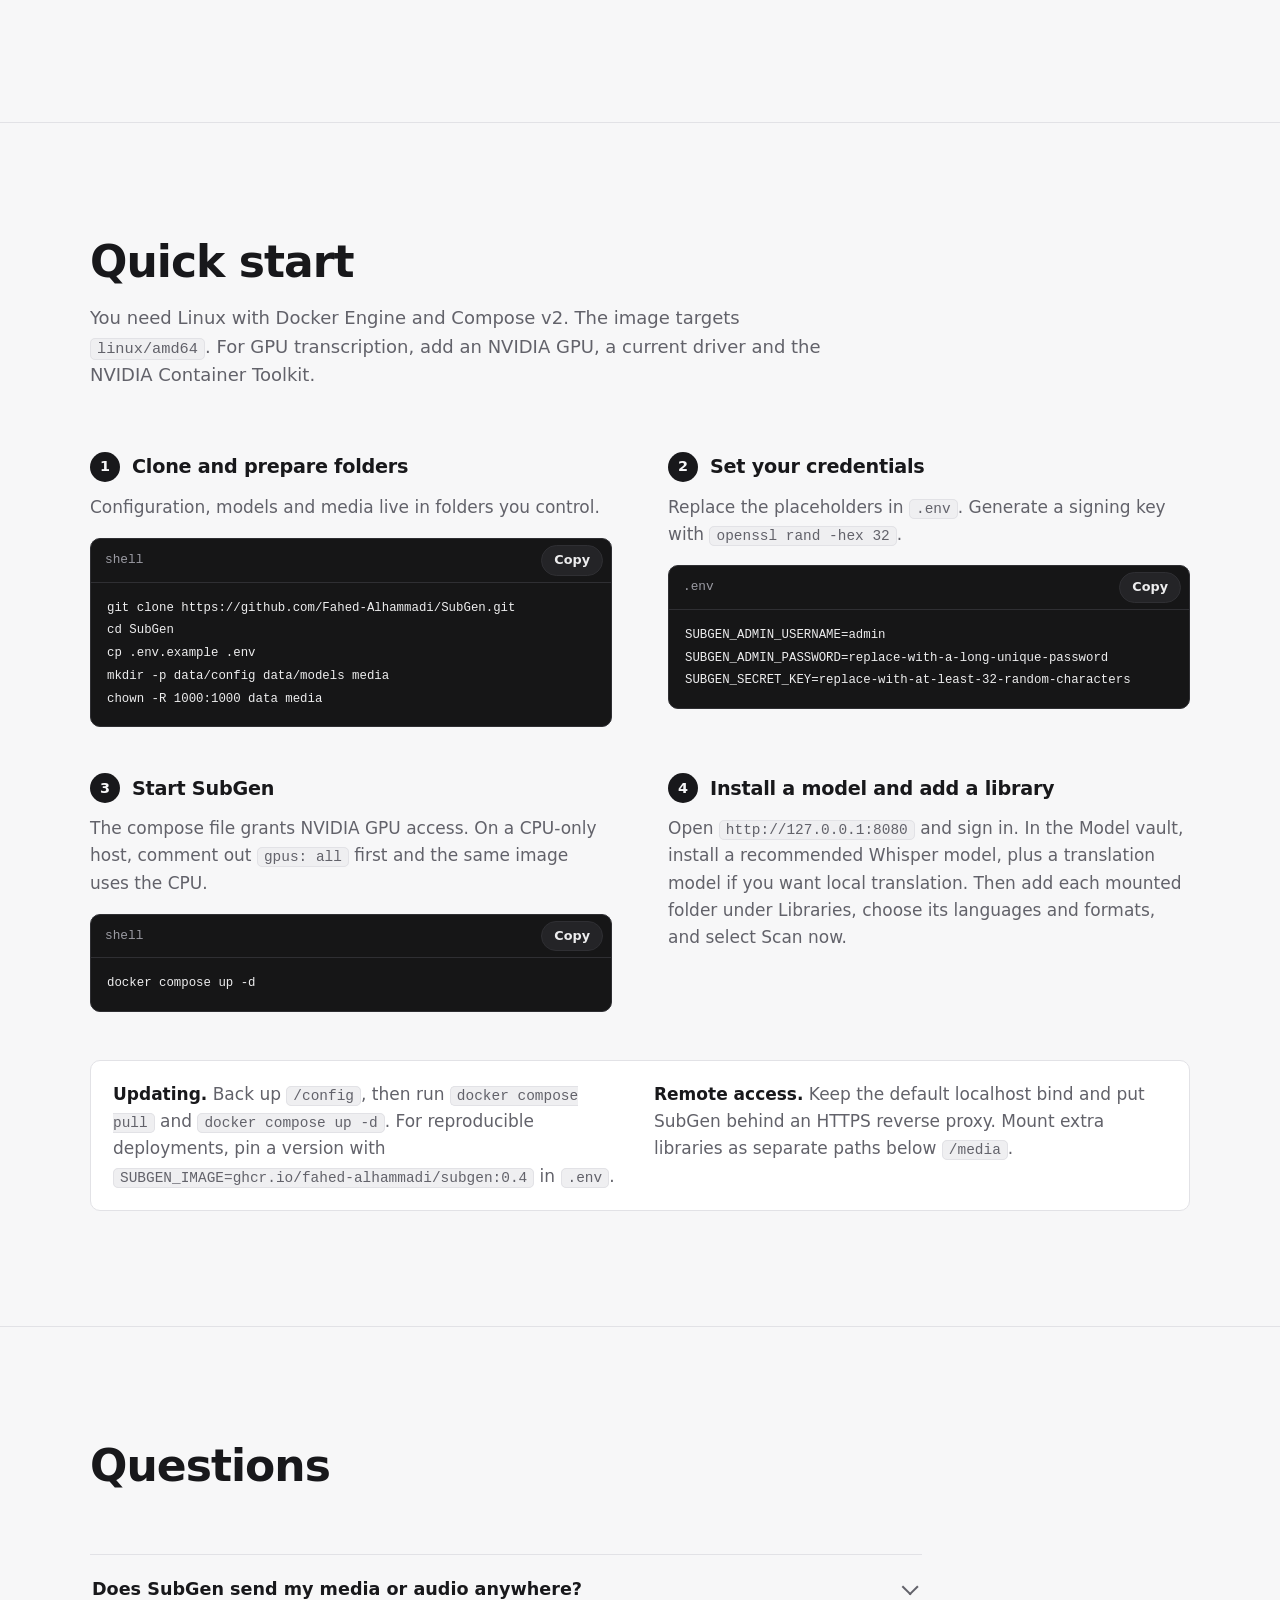
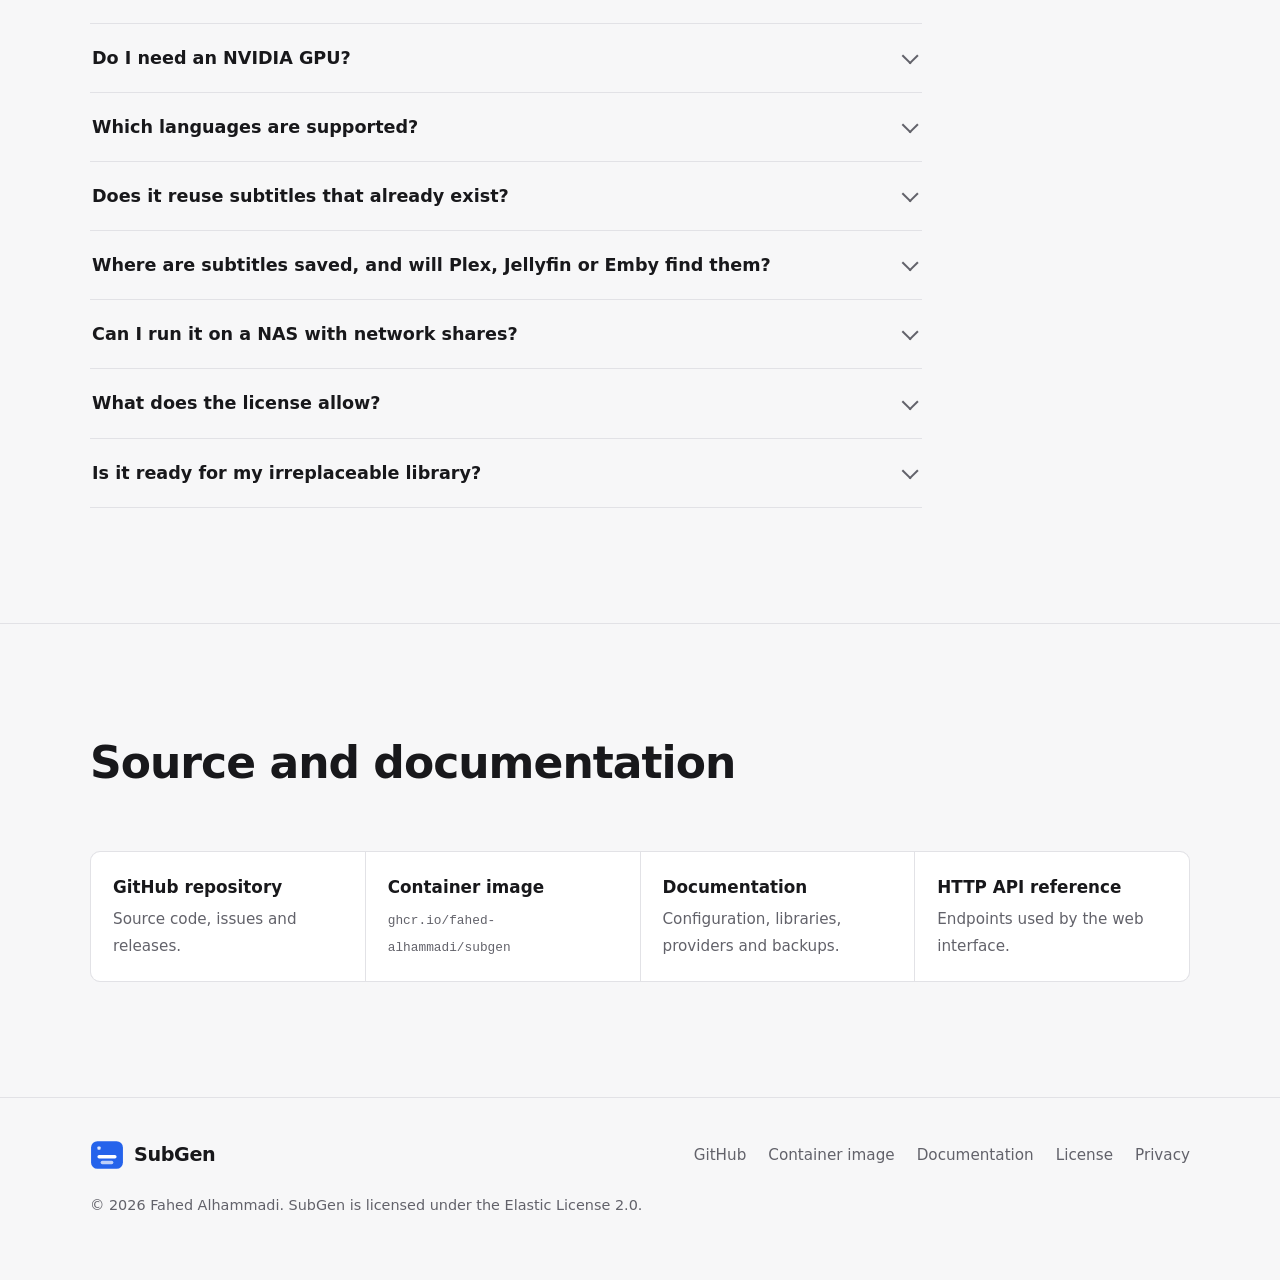
==== commit 7df6306e: "Release 0.5.0: clean URLs, two-factor from Settings, default models, RTL subtitles - Routing: the we" ====
--- a/Website/index.html
+++ b/Website/index.html
@@ -291,7 +291,7 @@
             <h3>Security</h3>
             <p>One administrator, configured from the environment, and a container that asks for as little as possible.</p>
             <dl>
-              <div><dt>Sign-in</dt><dd>Login throttling, optional TOTP two-factor codes, and sign-out that revokes every session.</dd></div>
+              <div><dt>Sign-in</dt><dd>Login throttling, optional two-factor codes you turn on in Settings, and sign-out that revokes every session.</dd></div>
               <div><dt>Request protection</dt><dd>Session-bound CSRF tokens on every change and a strict Content Security Policy in the web interface.</dd></div>
               <div><dt>Non-root container</dt><dd>Runs as your <code>PUID</code>/<code>PGID</code> with all Linux capabilities dropped, <code>no-new-privileges</code>, and no Docker socket.</dd></div>
               <div><dt>Contained file access</dt><dd>Writes and deletions are limited to subtitle files inside configured libraries.</dd></div>
@@ -379,7 +379,7 @@
           </figure>
           <figure class="shot">
             <a class="shot-frame" href="assets/screenshots/login.png">
-              <img src="assets/screenshots/login.png" width="1440" height="900" loading="lazy" decoding="async" alt="SubGen sign-in page with username, password and an optional two-factor code field.">
+              <img src="assets/screenshots/login.png" width="1440" height="900" loading="lazy" decoding="async" alt="SubGen sign-in page with username and password fields. The authenticator code is asked for on a second step when two-factor sign-in is on.">
               <span class="shot-fallback" aria-hidden="true"><b>Sign in</b>Screenshot coming soon</span>
             </a>
             <figcaption><b>Sign in.</b> A single administrator account with optional two-factor codes.</figcaption>
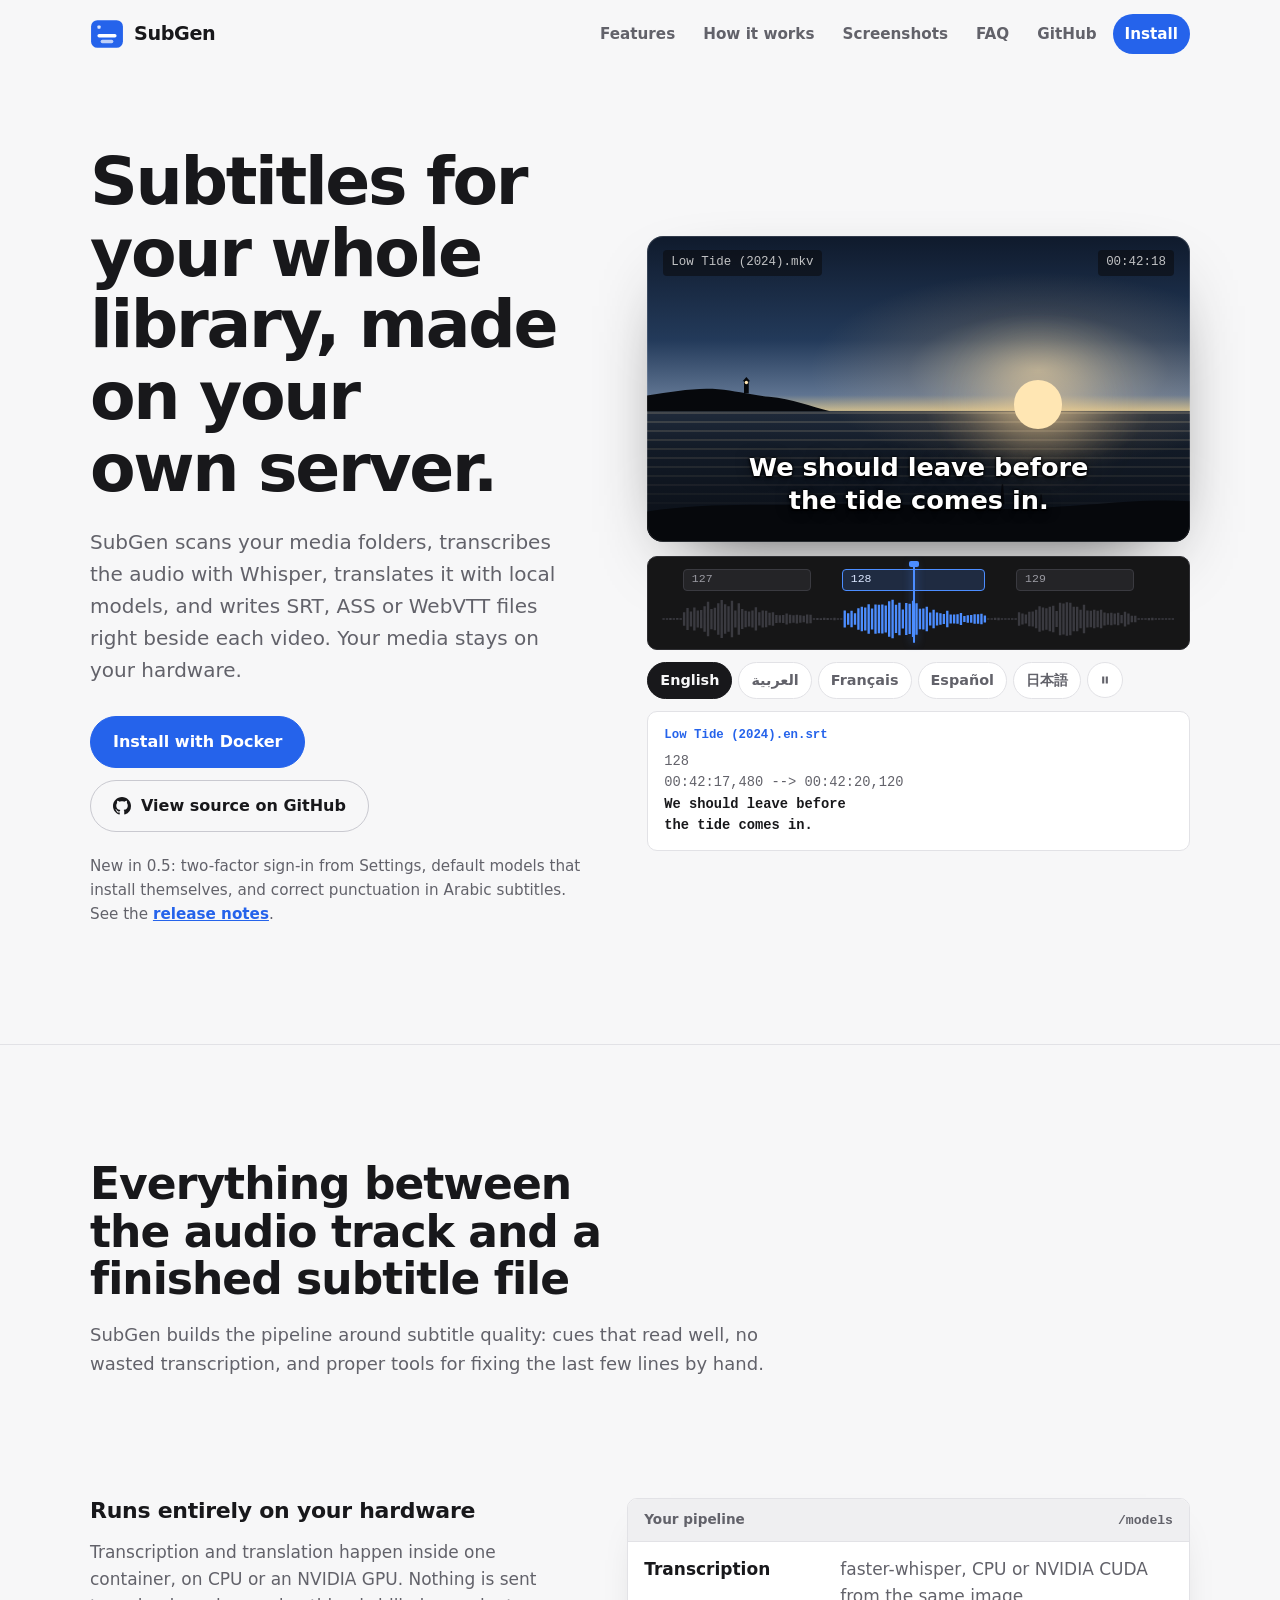
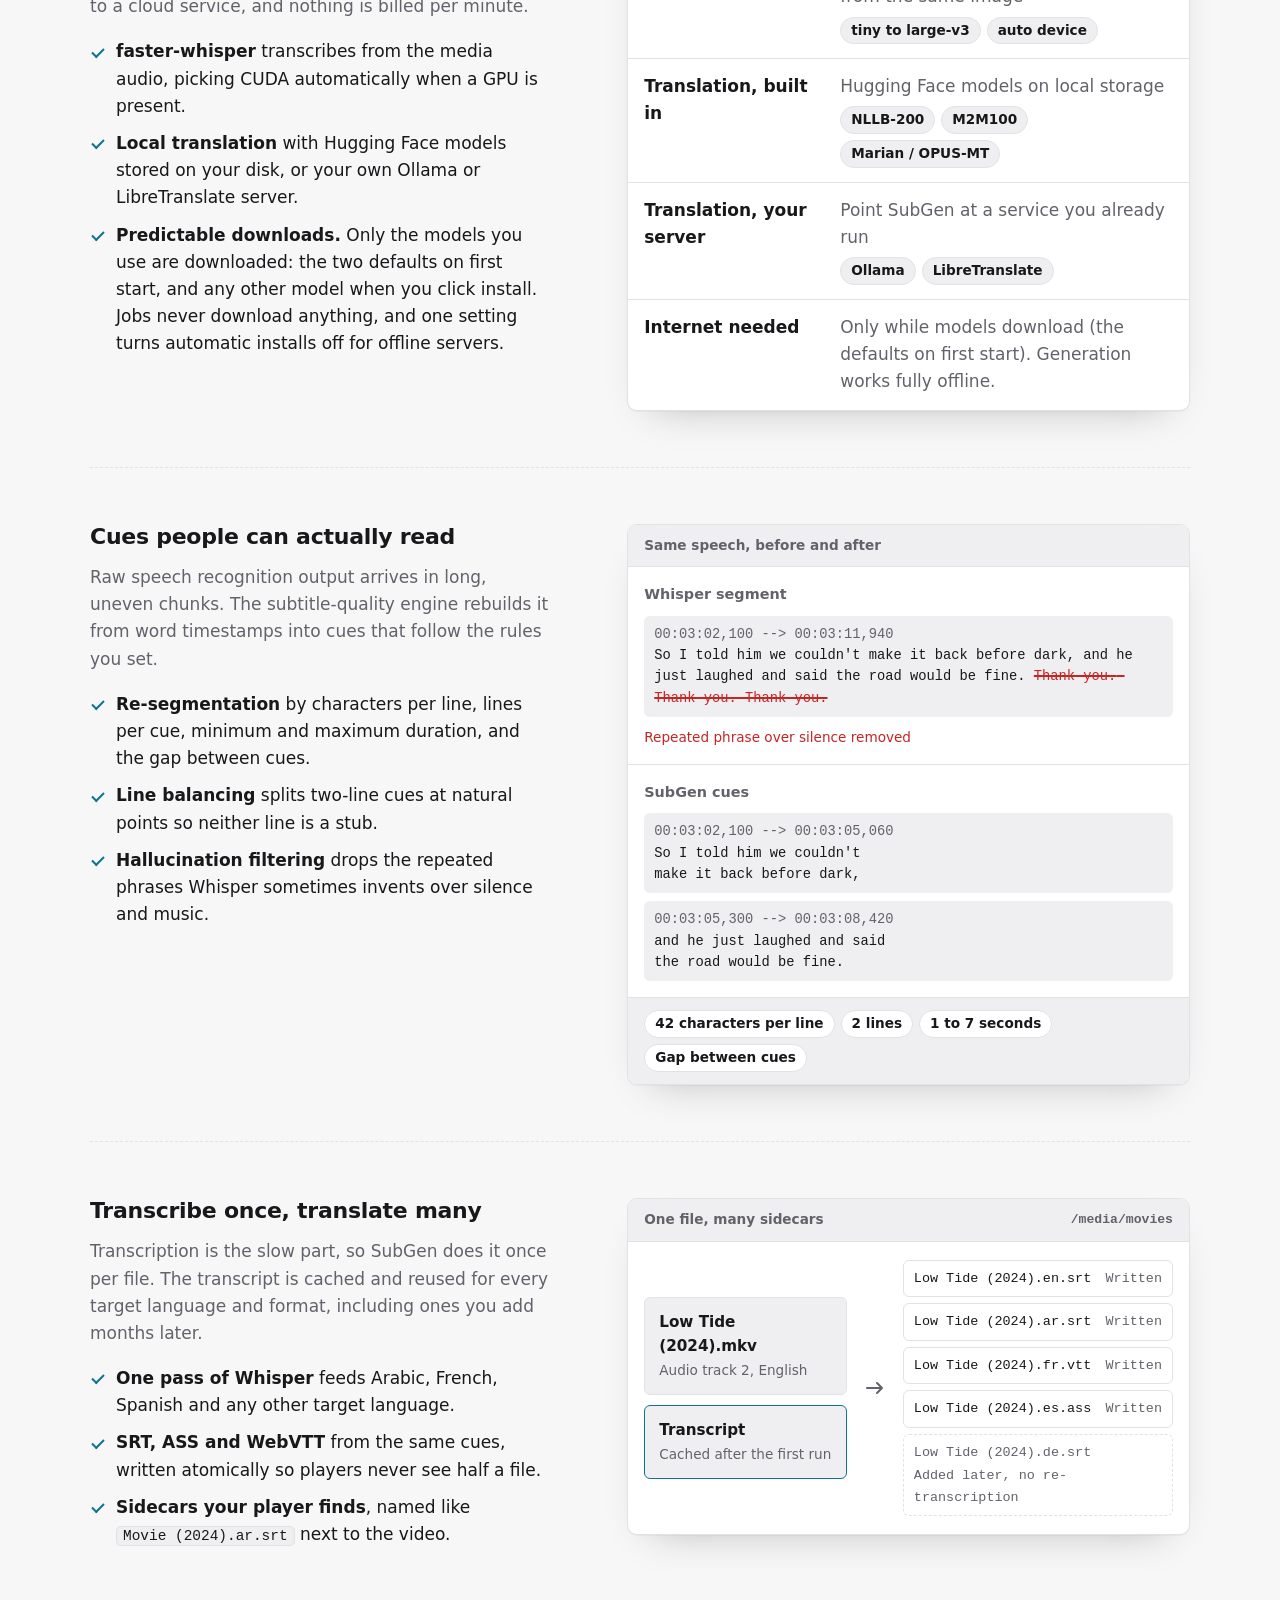
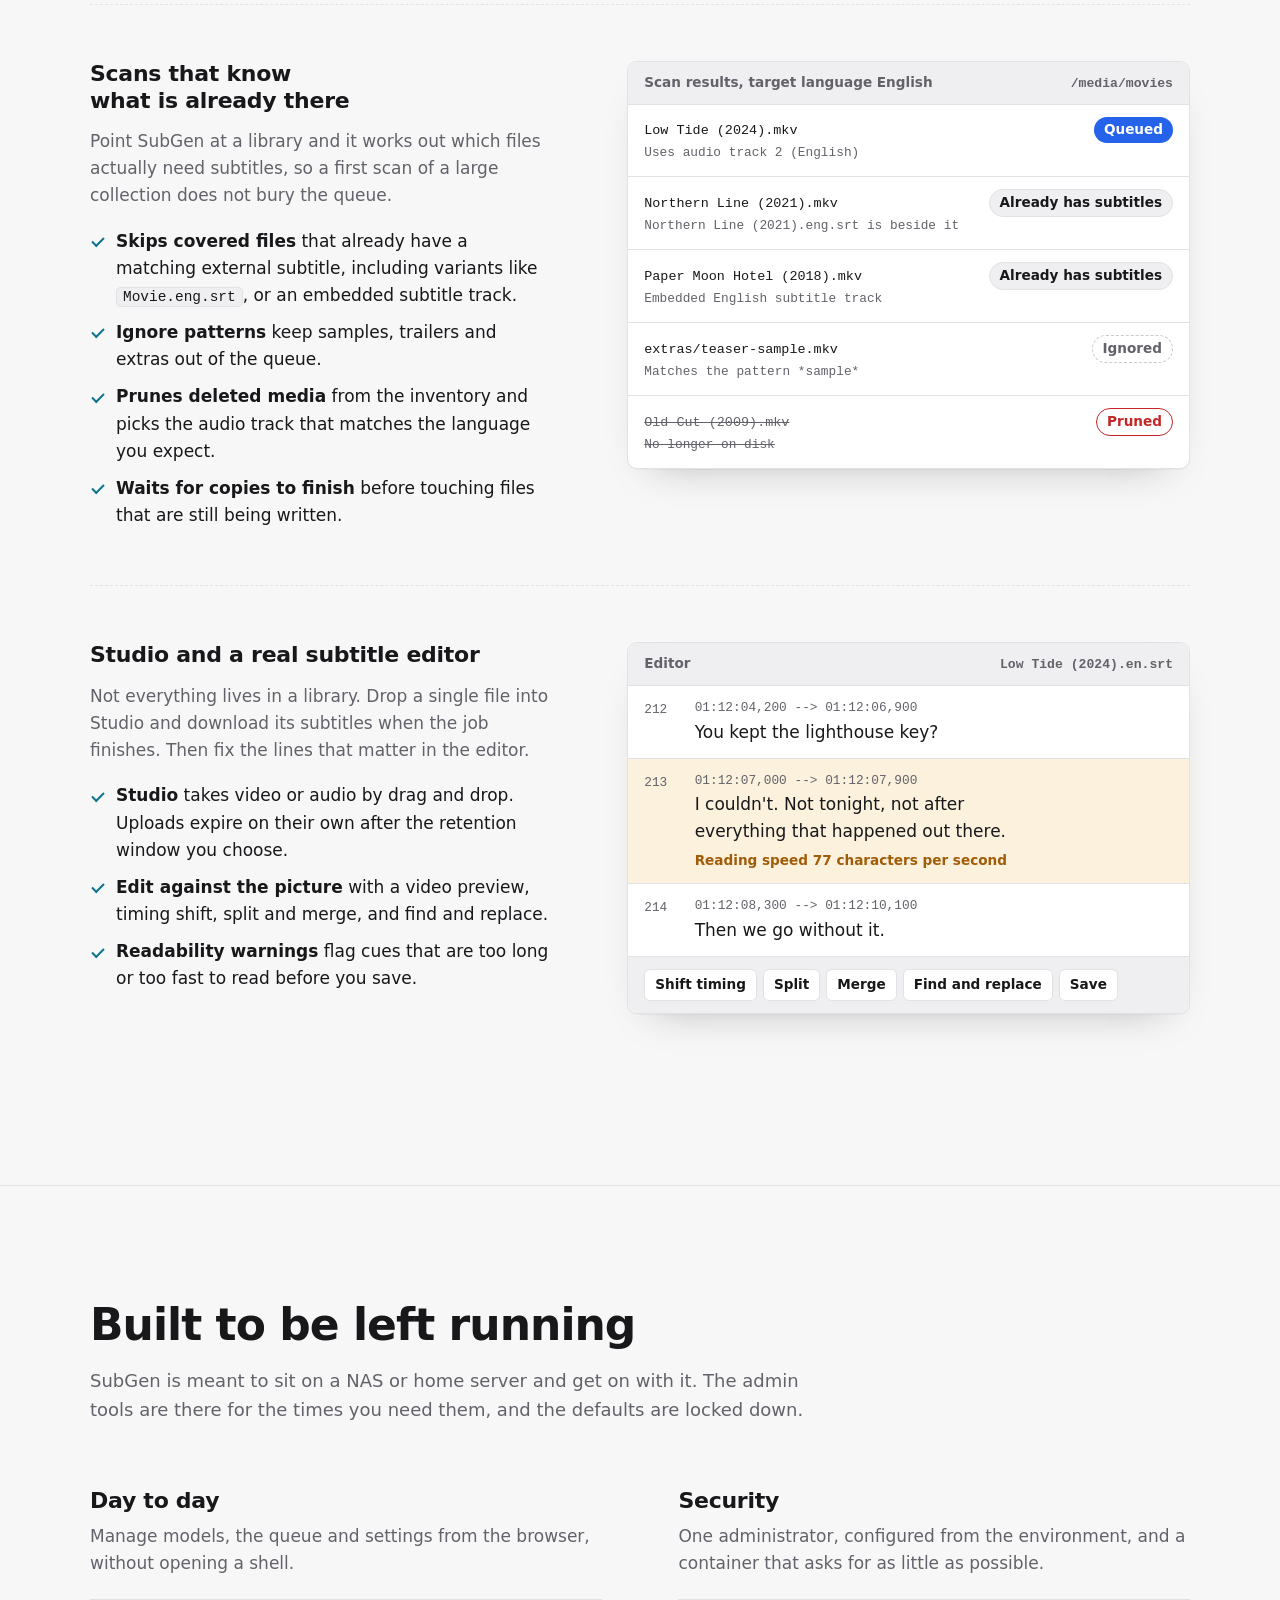
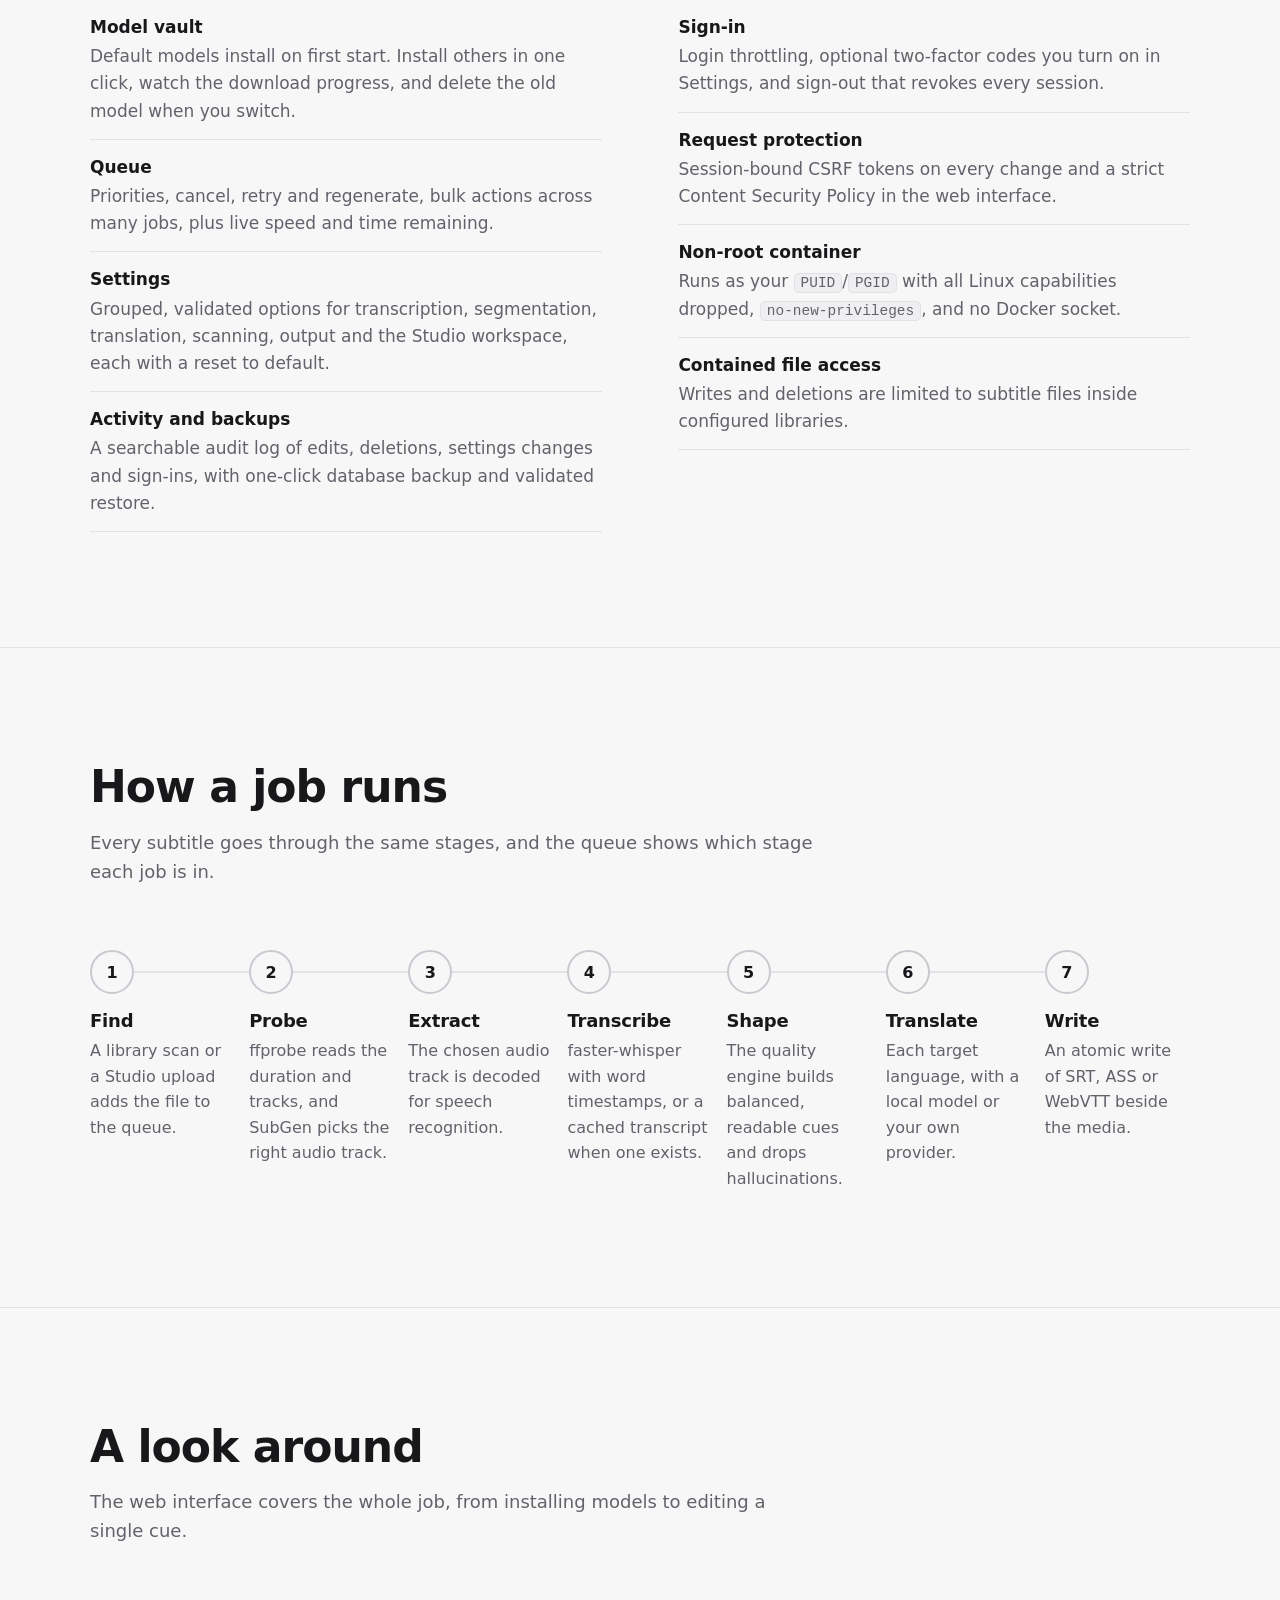
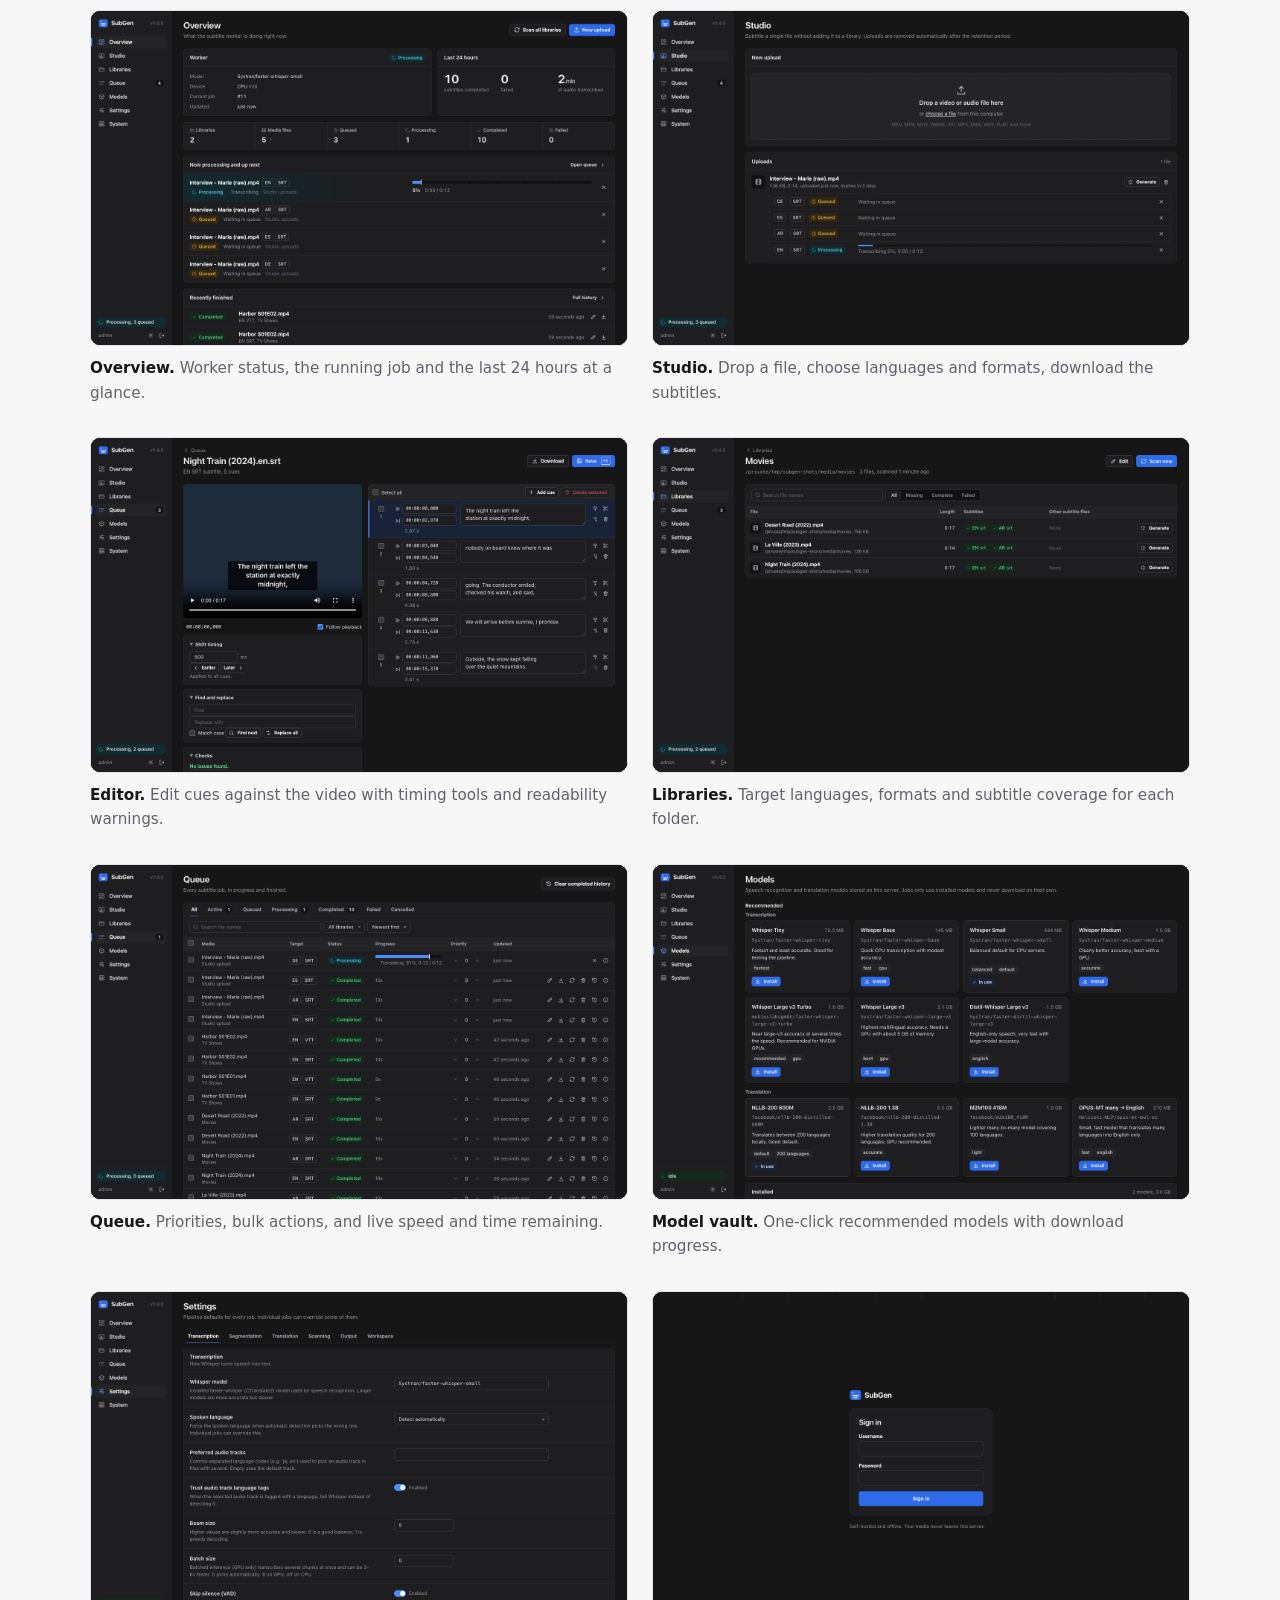
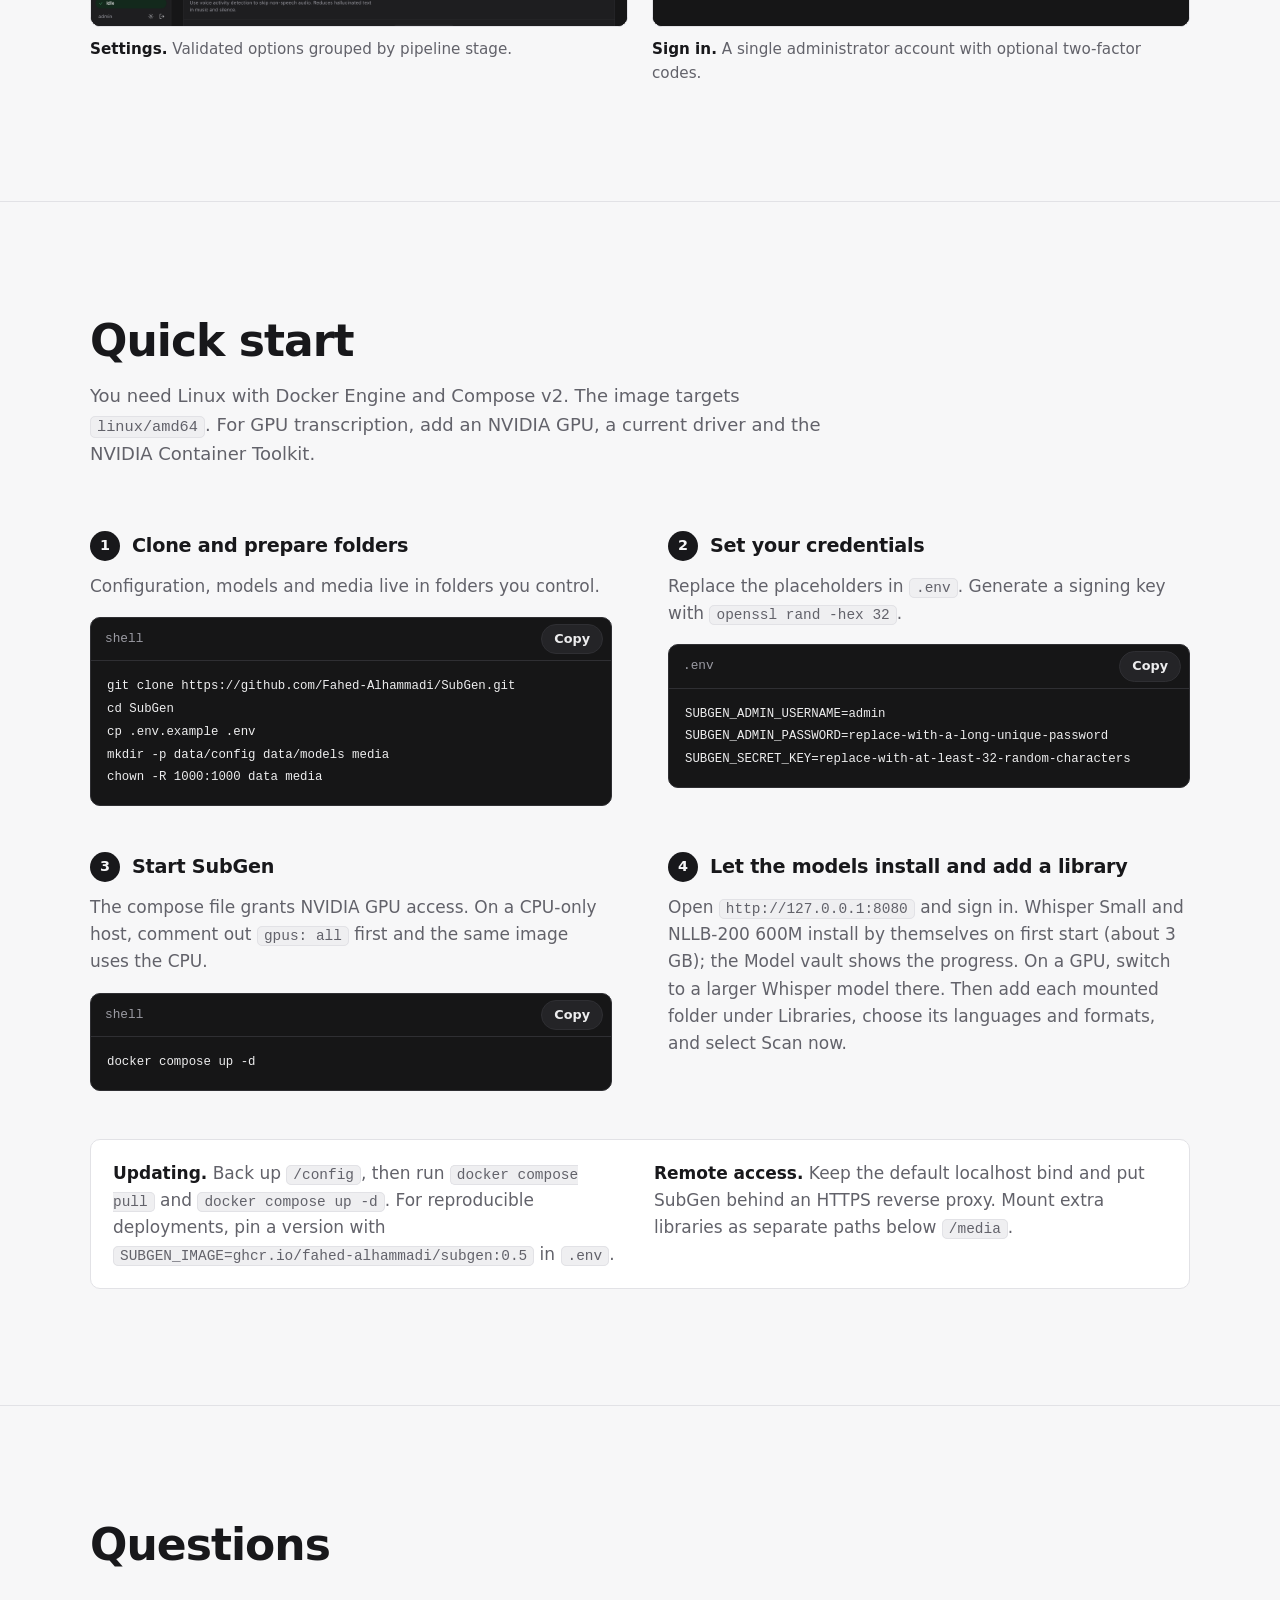
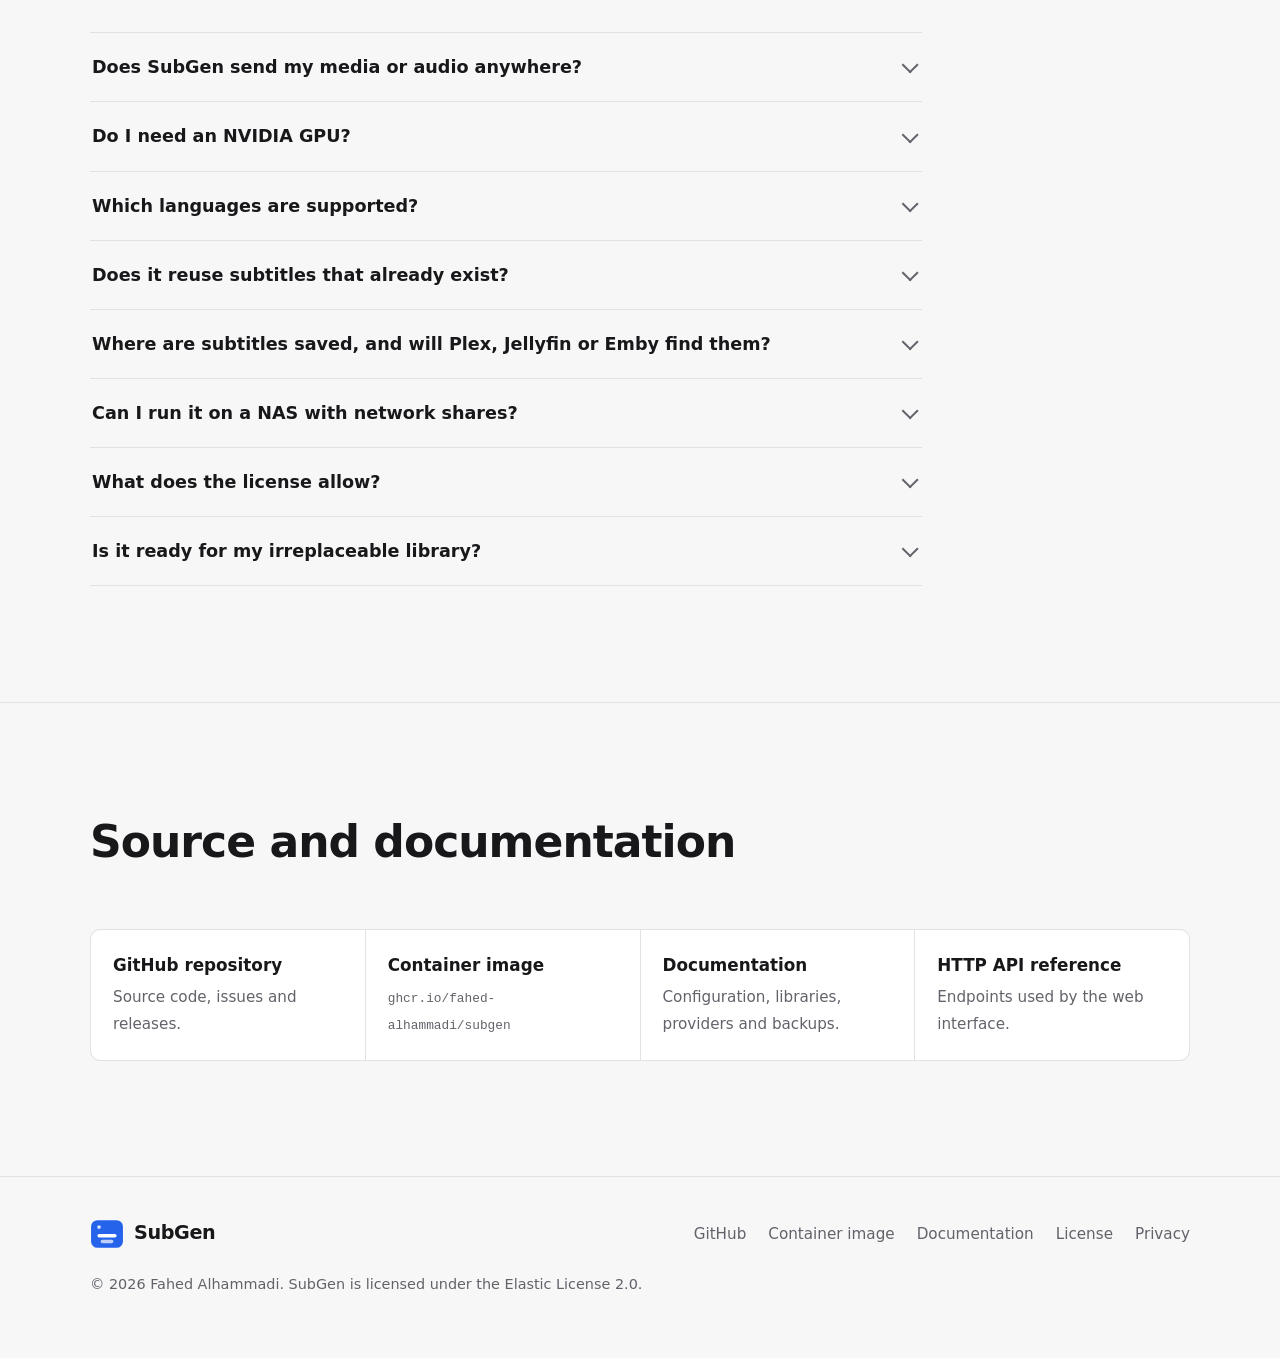
==== commit 124ffcf4: "Website: describe 0.5 and automatic default model installs The hero note now covers 0.5. Copy that s" ====
--- a/Website/index.html
+++ b/Website/index.html
@@ -64,7 +64,7 @@
               View source on GitHub
             </a>
           </div>
-          <p class="hero-note">New in 0.4: a subtitle-quality engine, drag-and-drop Studio, and a built-in editor. See the <a href="https://github.com/Fahed-Alhammadi/SubGen/releases">release notes</a>.</p>
+          <p class="hero-note">New in 0.5: two-factor sign-in from Settings, default models that install themselves, and correct punctuation in Arabic subtitles. See the <a href="https://github.com/Fahed-Alhammadi/SubGen/releases">release notes</a>.</p>
         </div>
 
         <figure class="player" id="player" aria-labelledby="player-caption">
@@ -120,7 +120,7 @@
       <div class="wrap">
         <div class="section-head">
           <h2 id="features-title">Everything between the audio track and a finished subtitle file</h2>
-          <p>SubGen 0.4 rebuilds the pipeline around subtitle quality: cues that read well, no wasted transcription, and proper tools for fixing the last few lines by hand.</p>
+          <p>SubGen builds the pipeline around subtitle quality: cues that read well, no wasted transcription, and proper tools for fixing the last few lines by hand.</p>
         </div>
 
         <article class="feature" aria-labelledby="f-local">
@@ -130,7 +130,7 @@
             <ul class="ticks">
               <li><strong>faster-whisper</strong> transcribes from the media audio, picking CUDA automatically when a GPU is present.</li>
               <li><strong>Local translation</strong> with Hugging Face models stored on your disk, or your own Ollama or LibreTranslate server.</li>
-              <li><strong>No surprise downloads.</strong> Models download only when you click install. If a model is missing, the job fails visibly instead of reaching out.</li>
+              <li><strong>Predictable downloads.</strong> Only the models you use are downloaded: the two defaults on first start, and any other model when you click install. Jobs never download anything, and one setting turns automatic installs off for offline servers.</li>
             </ul>
           </div>
           <div class="artifact">
@@ -153,7 +153,7 @@
               </div>
               <div>
                 <dt>Internet needed</dt>
-                <dd>Only while you download a model. Generation works fully offline.</dd>
+                <dd>Only while models download (the defaults on first start). Generation works fully offline.</dd>
               </div>
             </dl>
           </div>
@@ -281,7 +281,7 @@
             <h3>Day to day</h3>
             <p>Manage models, the queue and settings from the browser, without opening a shell.</p>
             <dl>
-              <div><dt>Model vault</dt><dd>Install recommended Whisper and translation models in one click and watch the download progress.</dd></div>
+              <div><dt>Model vault</dt><dd>Default models install on first start. Install others in one click, watch the download progress, and delete the old model when you switch.</dd></div>
               <div><dt>Queue</dt><dd>Priorities, cancel, retry and regenerate, bulk actions across many jobs, plus live speed and time remaining.</dd></div>
               <div><dt>Settings</dt><dd>Grouped, validated options for transcription, segmentation, translation, scanning, output and the Studio workspace, each with a reset to default.</dd></div>
               <div><dt>Activity and backups</dt><dd>A searchable audit log of edits, deletions, settings changes and sign-ins, with one-click database backup and validated restore.</dd></div>
@@ -427,13 +427,13 @@
             </div>
           </li>
           <li>
-            <h3>Install a model and add a library</h3>
-            <p>Open <code>http://127.0.0.1:8080</code> and sign in. In the Model vault, install a recommended Whisper model, plus a translation model if you want local translation. Then add each mounted folder under Libraries, choose its languages and formats, and select Scan now.</p>
+            <h3>Let the models install and add a library</h3>
+            <p>Open <code>http://127.0.0.1:8080</code> and sign in. Whisper Small and NLLB-200 600M install by themselves on first start (about 3 GB); the Model vault shows the progress. On a GPU, switch to a larger Whisper model there. Then add each mounted folder under Libraries, choose its languages and formats, and select Scan now.</p>
           </li>
         </ol>
 
         <div class="callout">
-          <p><strong>Updating.</strong> Back up <code>/config</code>, then run <code>docker compose pull</code> and <code>docker compose up -d</code>. For reproducible deployments, pin a version with <code>SUBGEN_IMAGE=ghcr.io/fahed-alhammadi/subgen:0.4</code> in <code>.env</code>.</p>
+          <p><strong>Updating.</strong> Back up <code>/config</code>, then run <code>docker compose pull</code> and <code>docker compose up -d</code>. For reproducible deployments, pin a version with <code>SUBGEN_IMAGE=ghcr.io/fahed-alhammadi/subgen:0.5</code> in <code>.env</code>.</p>
           <p><strong>Remote access.</strong> Keep the default localhost bind and put SubGen behind an HTTPS reverse proxy. Mount extra libraries as separate paths below <code>/media</code>.</p>
         </div>
       </div>
@@ -449,7 +449,7 @@
           <details>
             <summary>Does SubGen send my media or audio anywhere?</summary>
             <div class="answer">
-              <p>No. Transcription and the built-in translation provider run inside the container using models on your disk. The only outbound traffic is a model download you start yourself. If you configure Ollama or LibreTranslate, subtitle text goes to the address you enter, which is usually another container on the same machine.</p>
+              <p>No. Transcription and the built-in translation provider run inside the container using models on your disk. The only outbound traffic is model downloads: the default models on first start, and any model you install. Set <code>SUBGEN_AUTO_INSTALL_MODELS=false</code> to stop the automatic ones. If you configure Ollama or LibreTranslate, subtitle text goes to the address you enter, which is usually another container on the same machine.</p>
             </div>
           </details>
           <details>
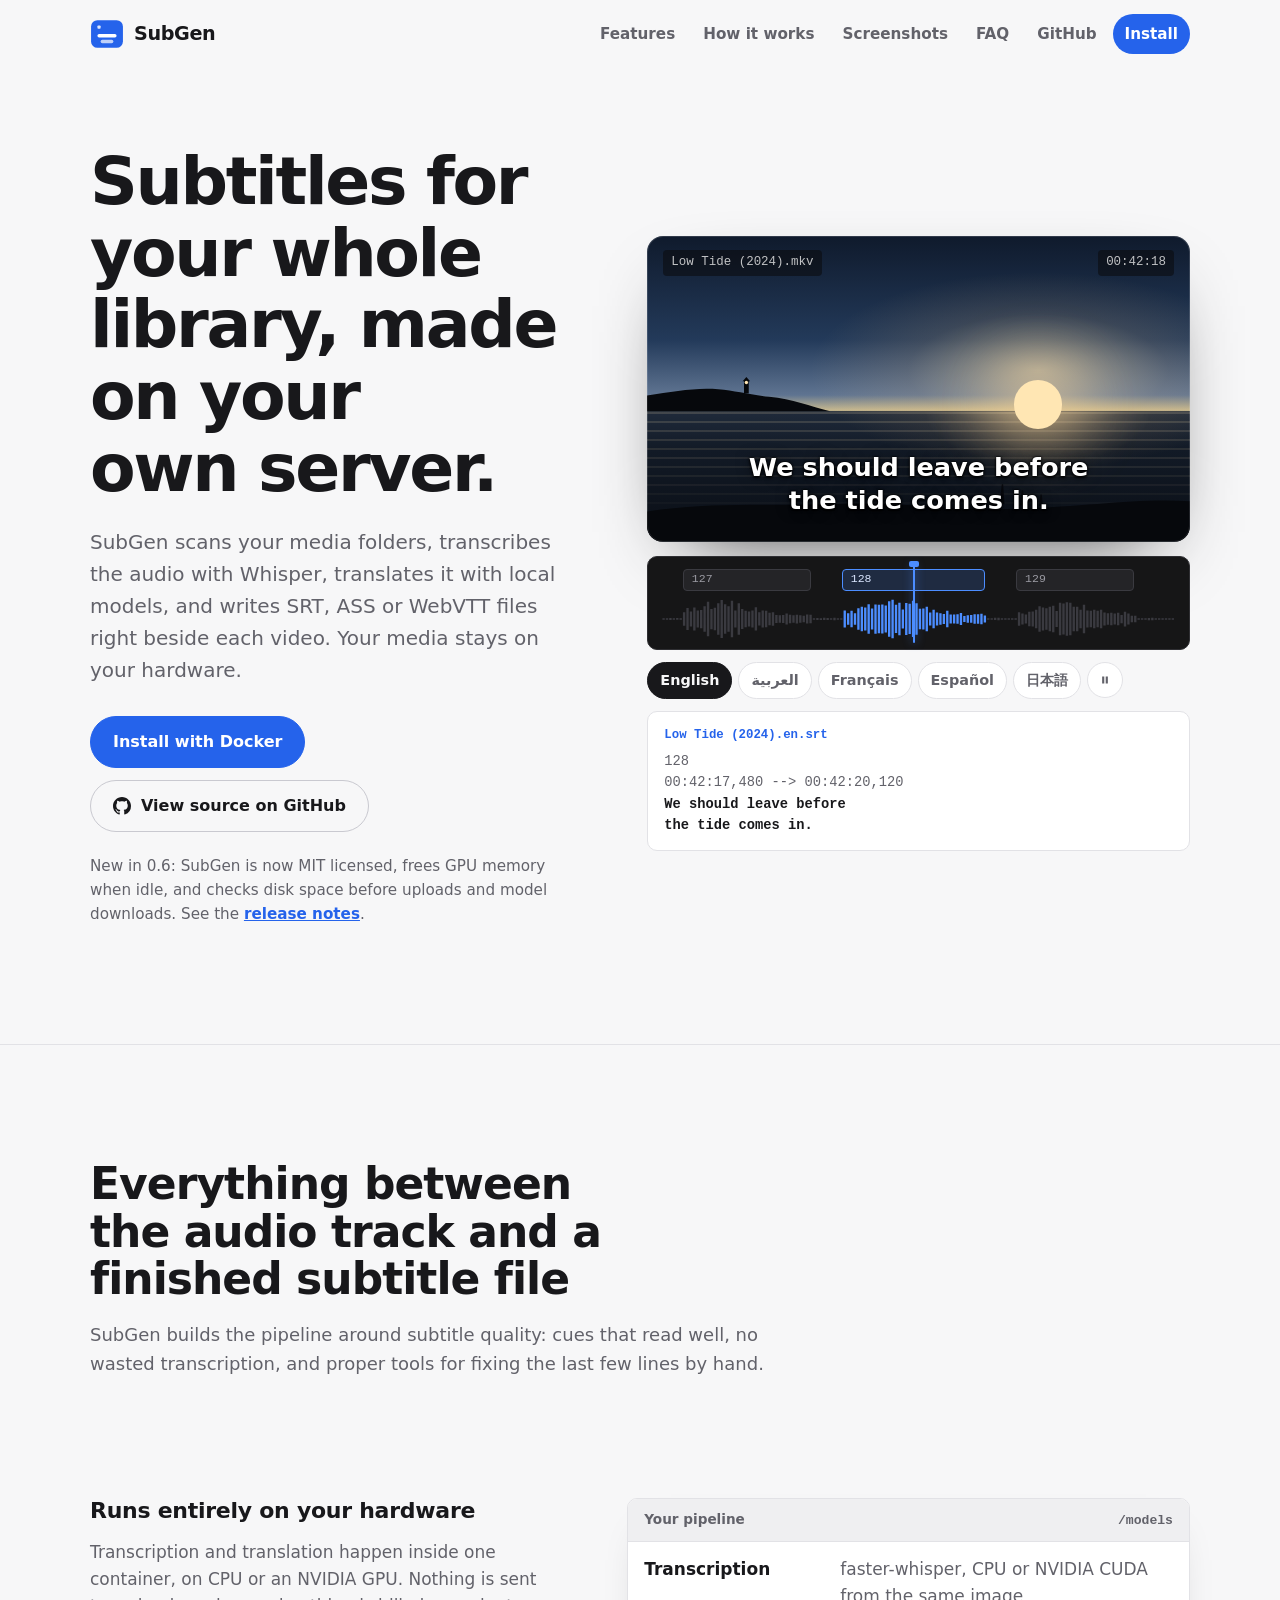
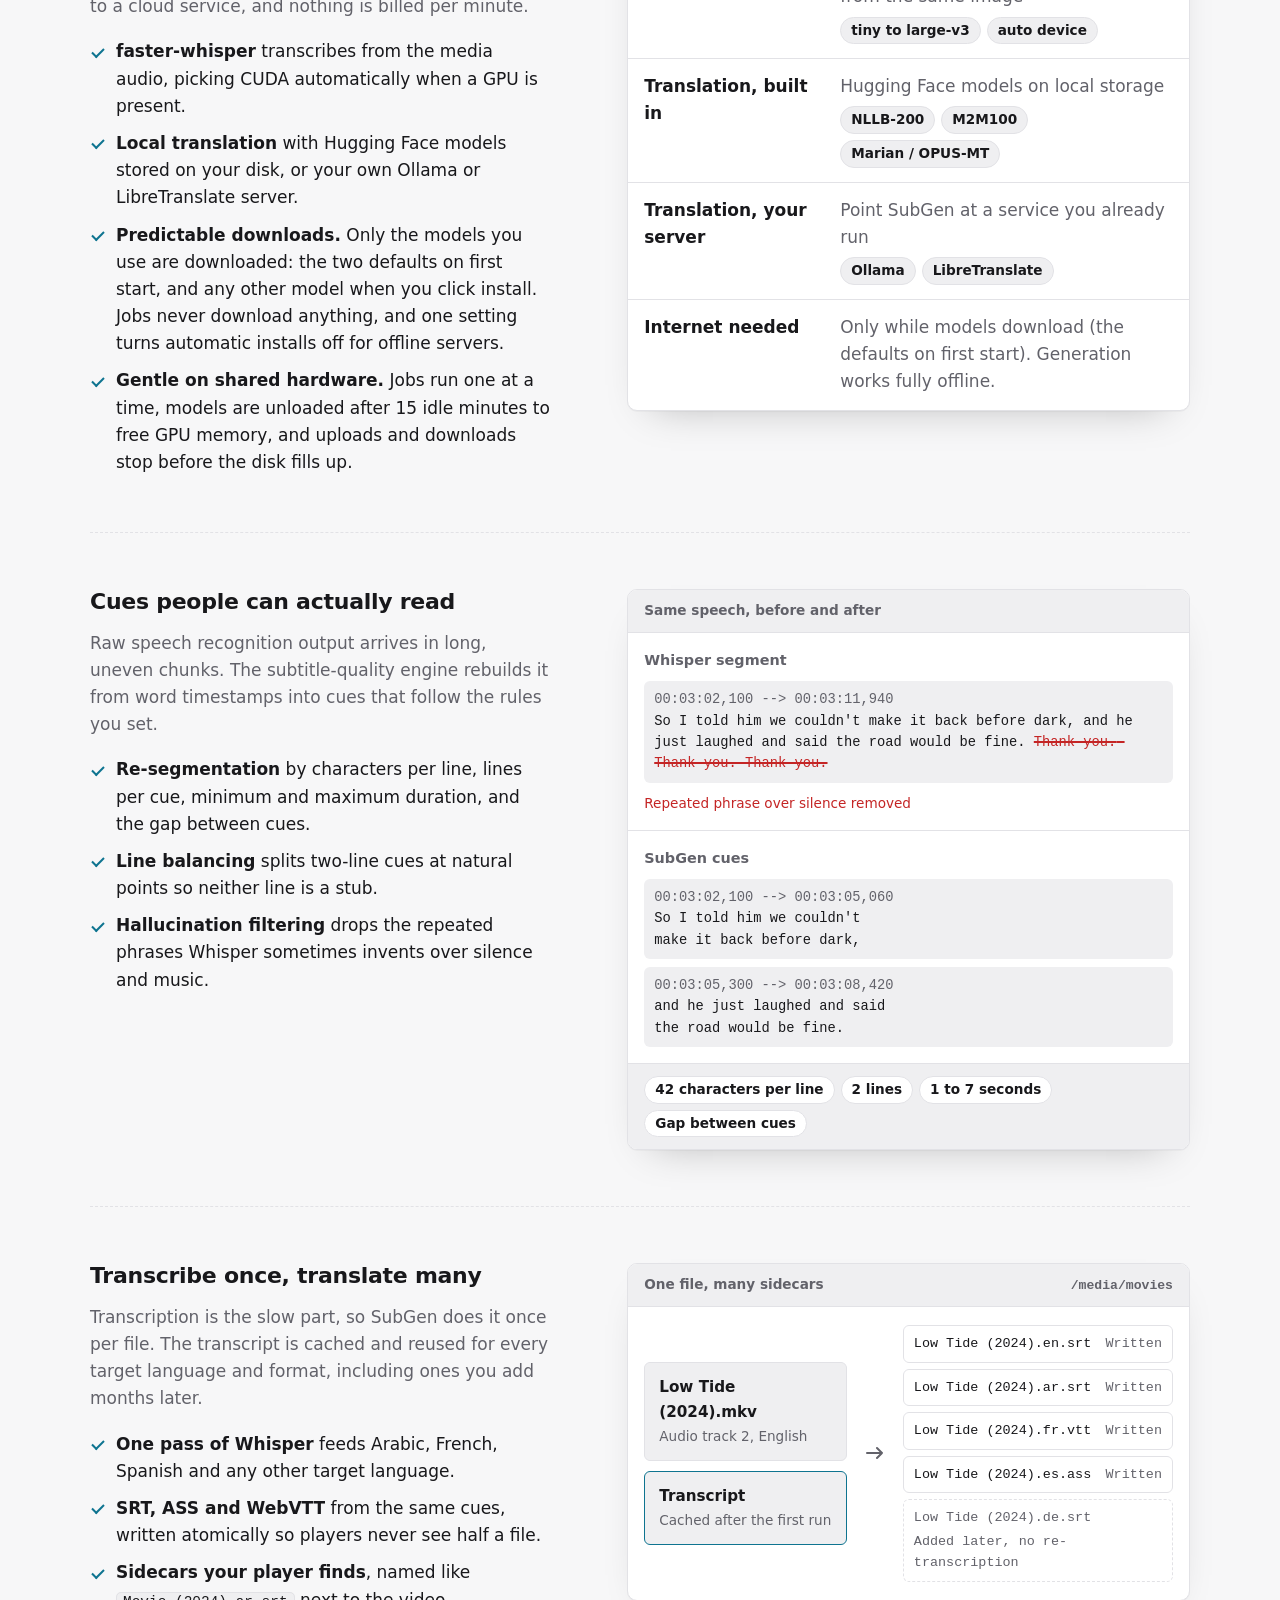
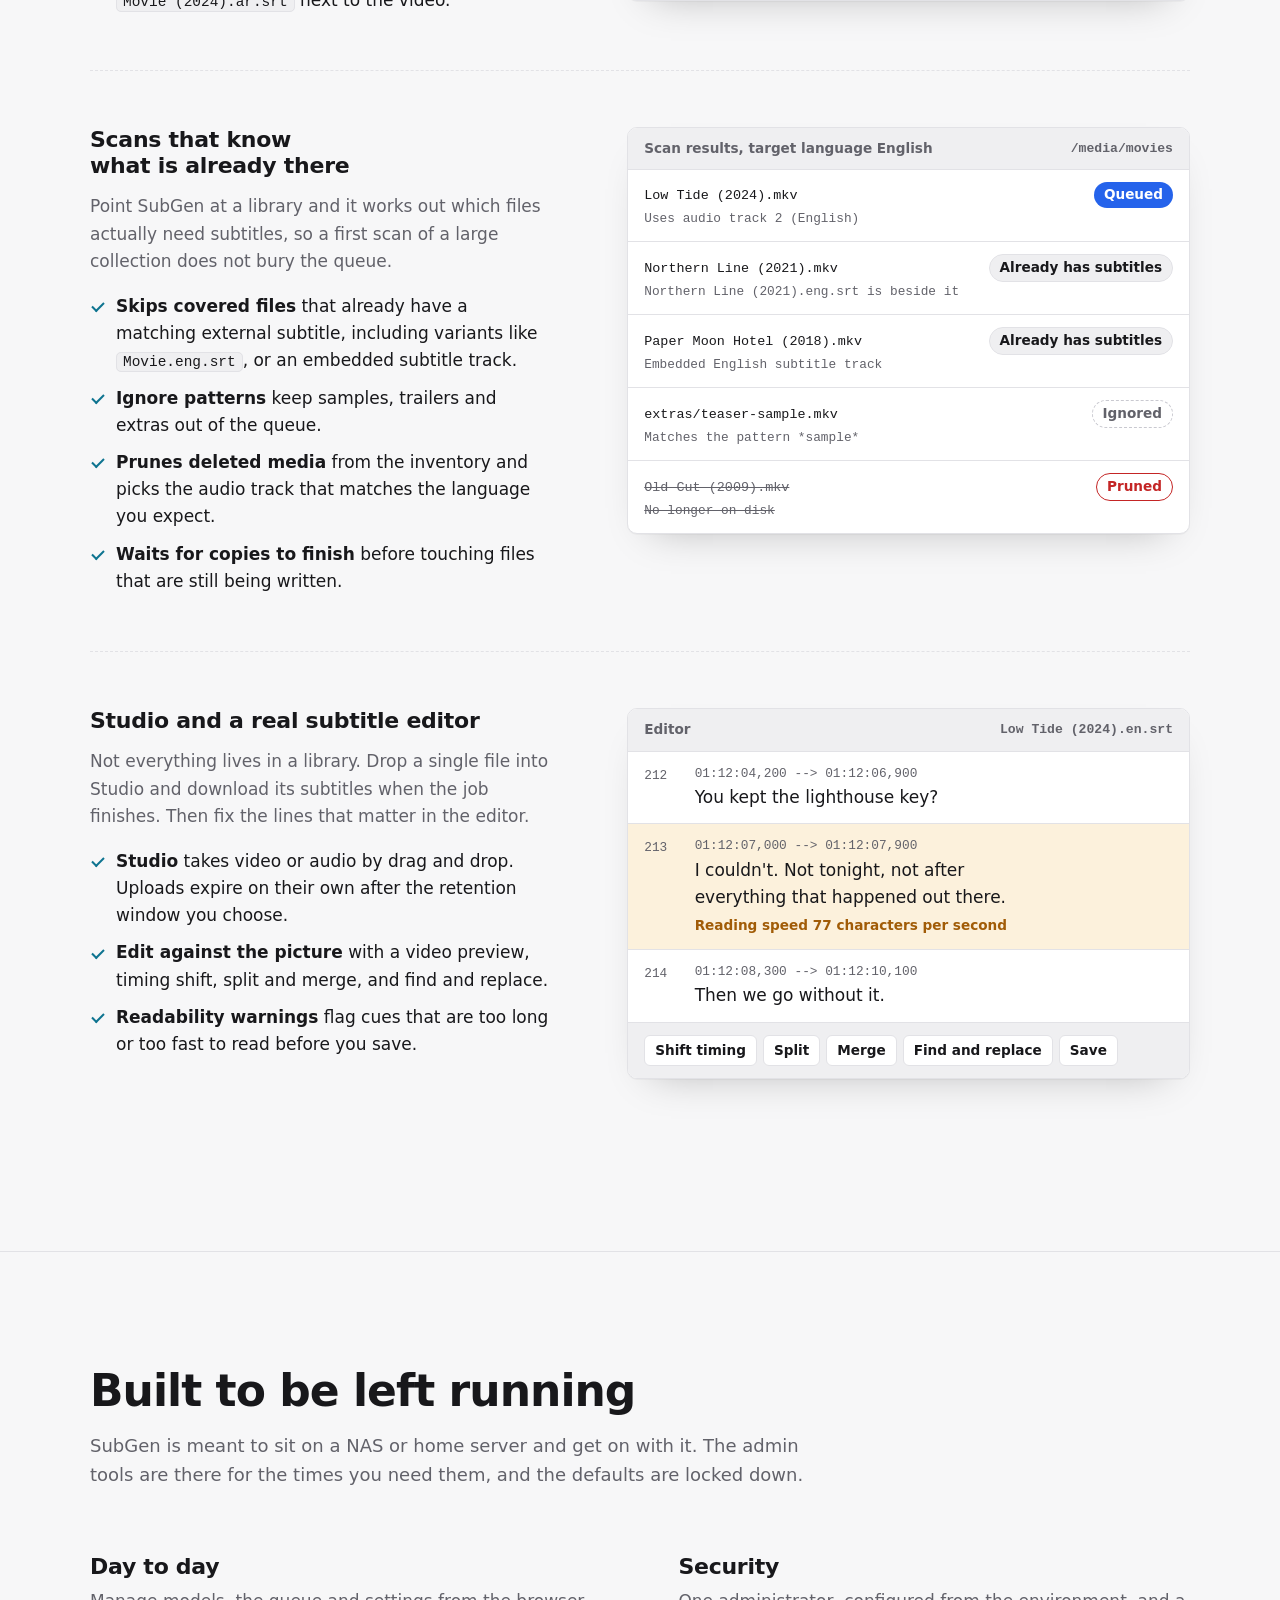
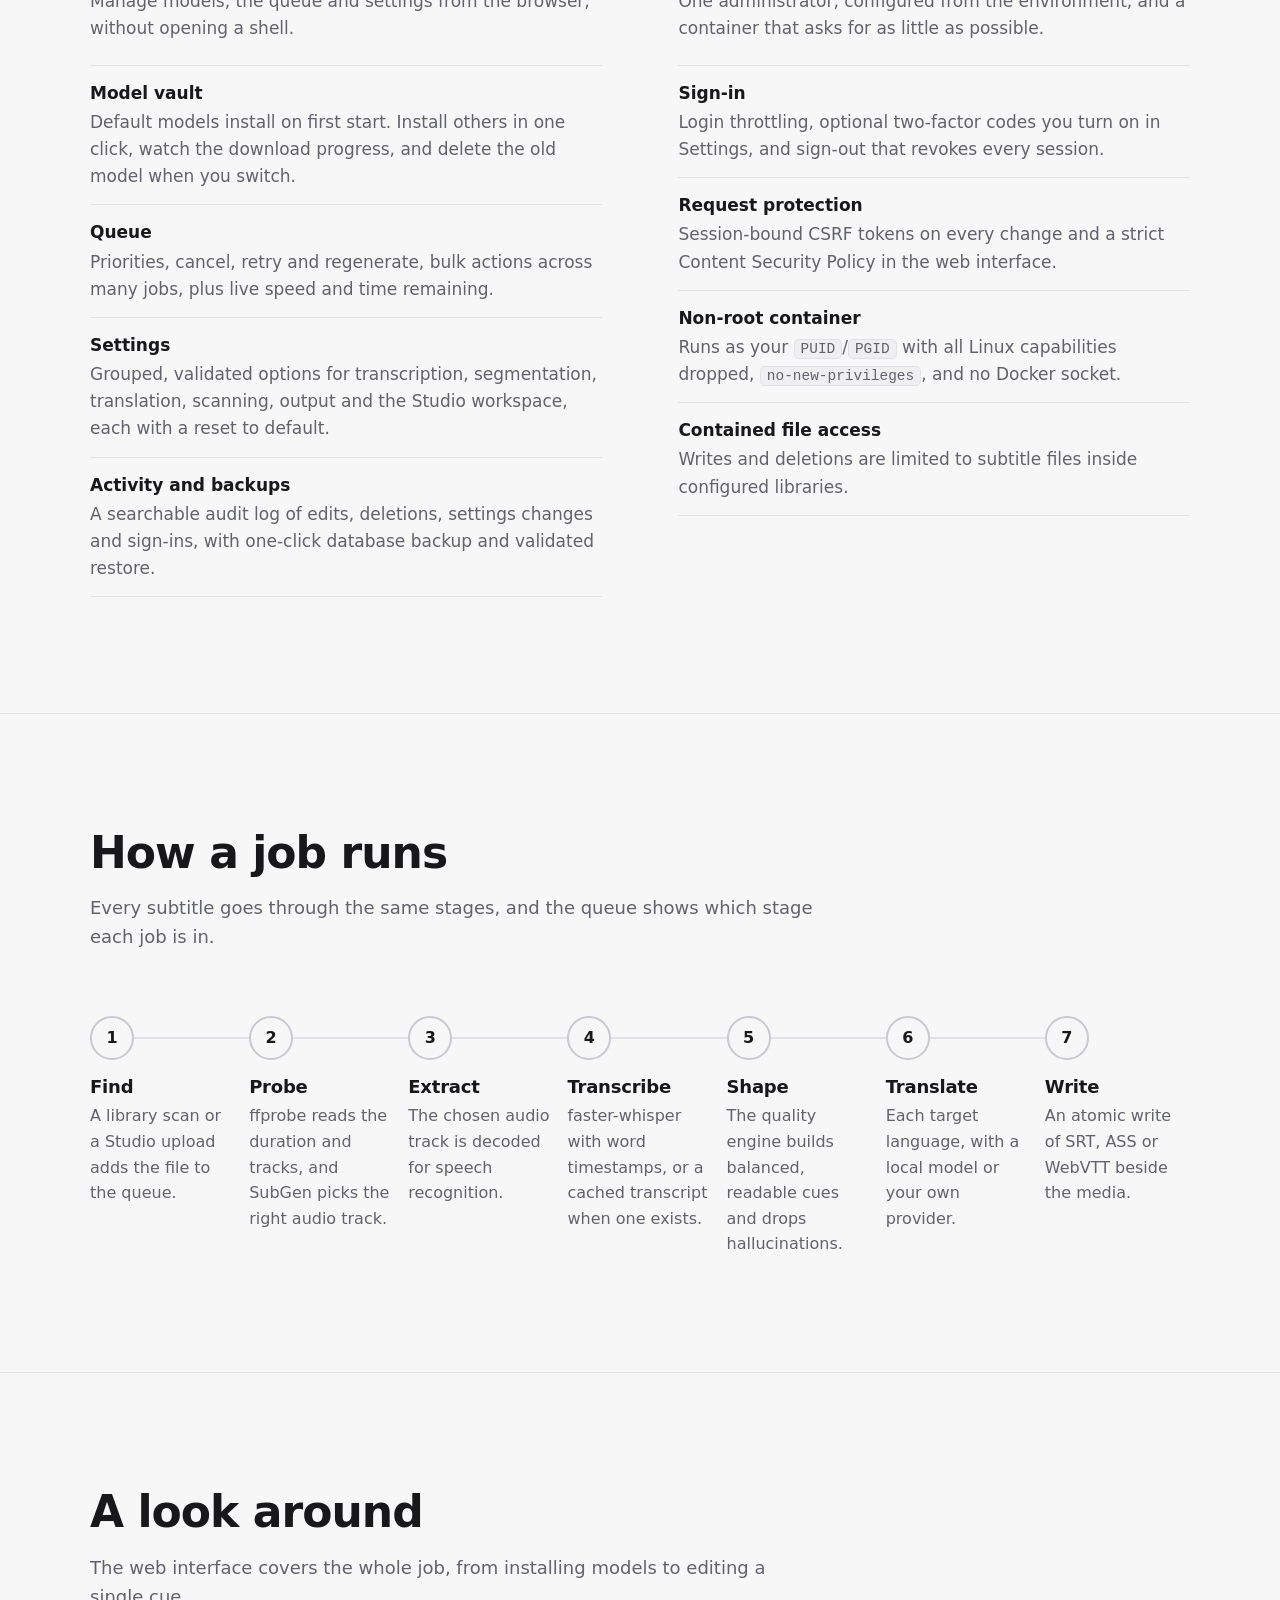
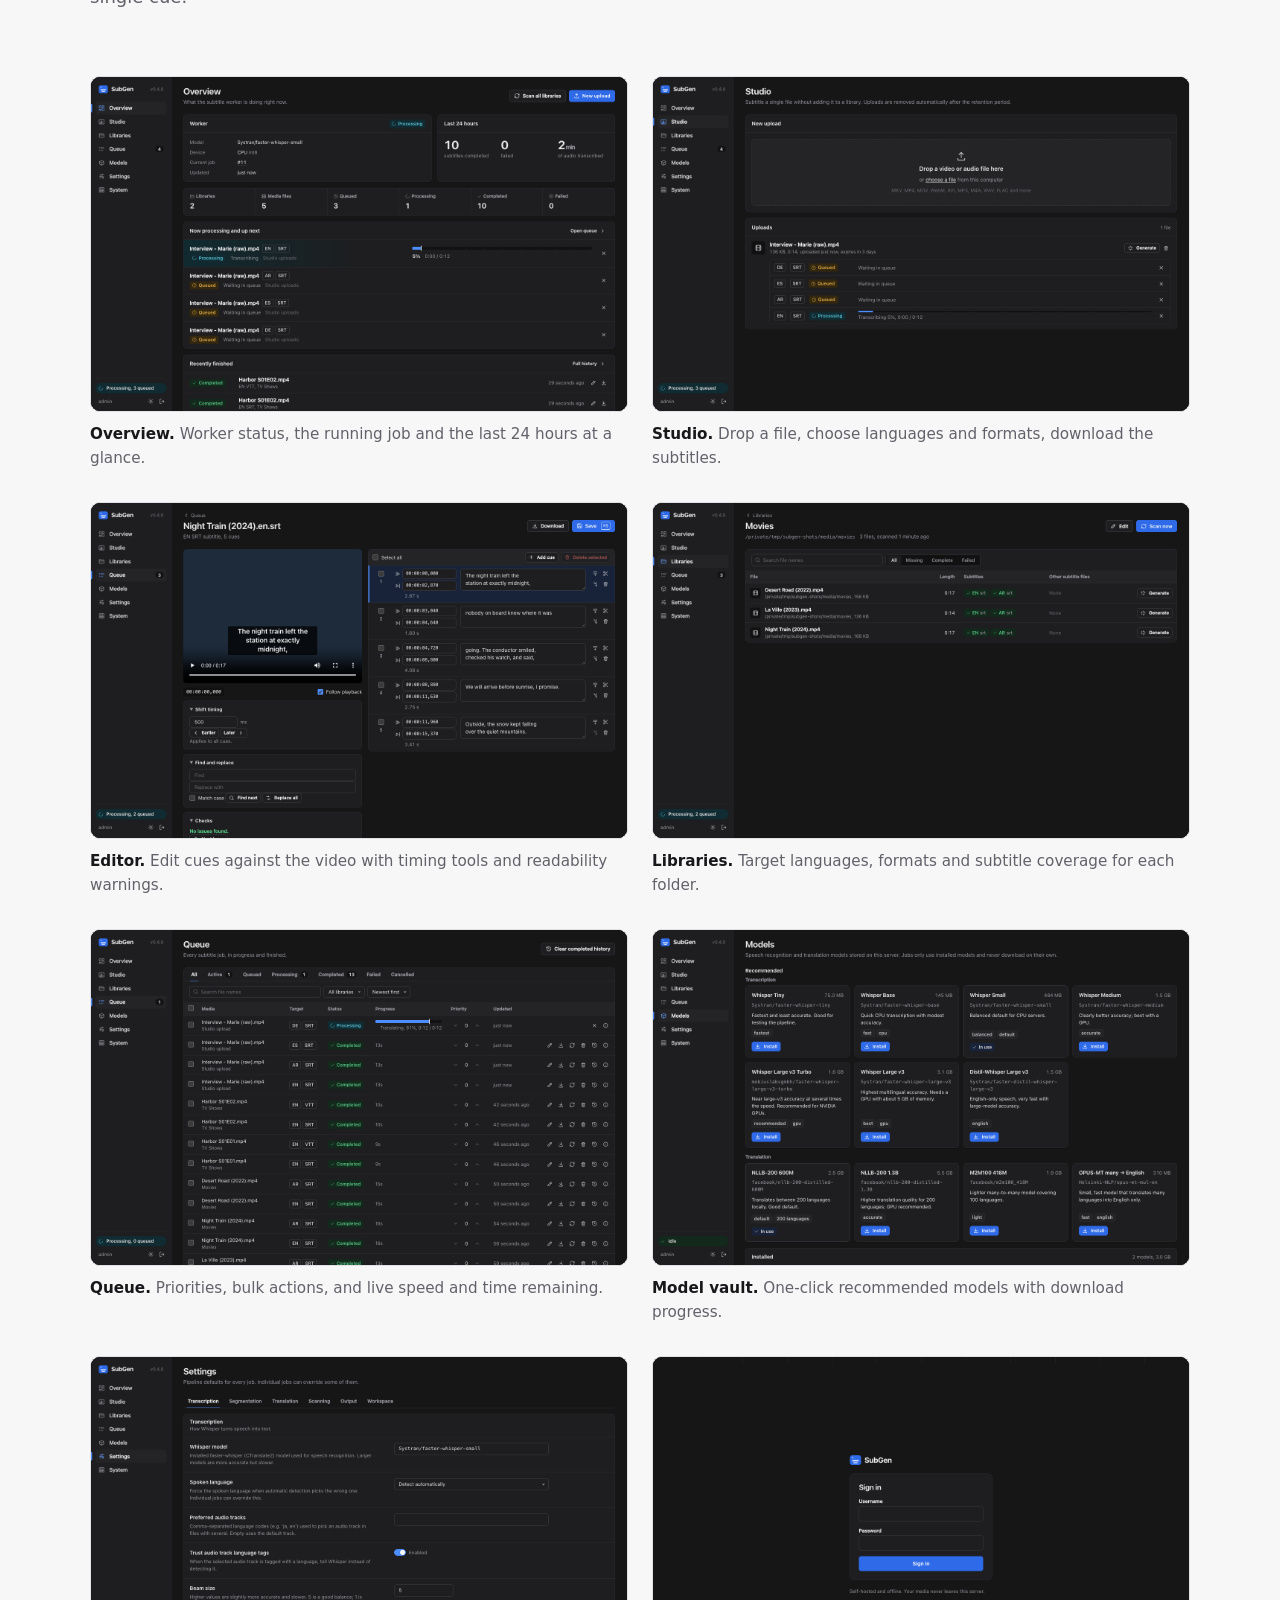
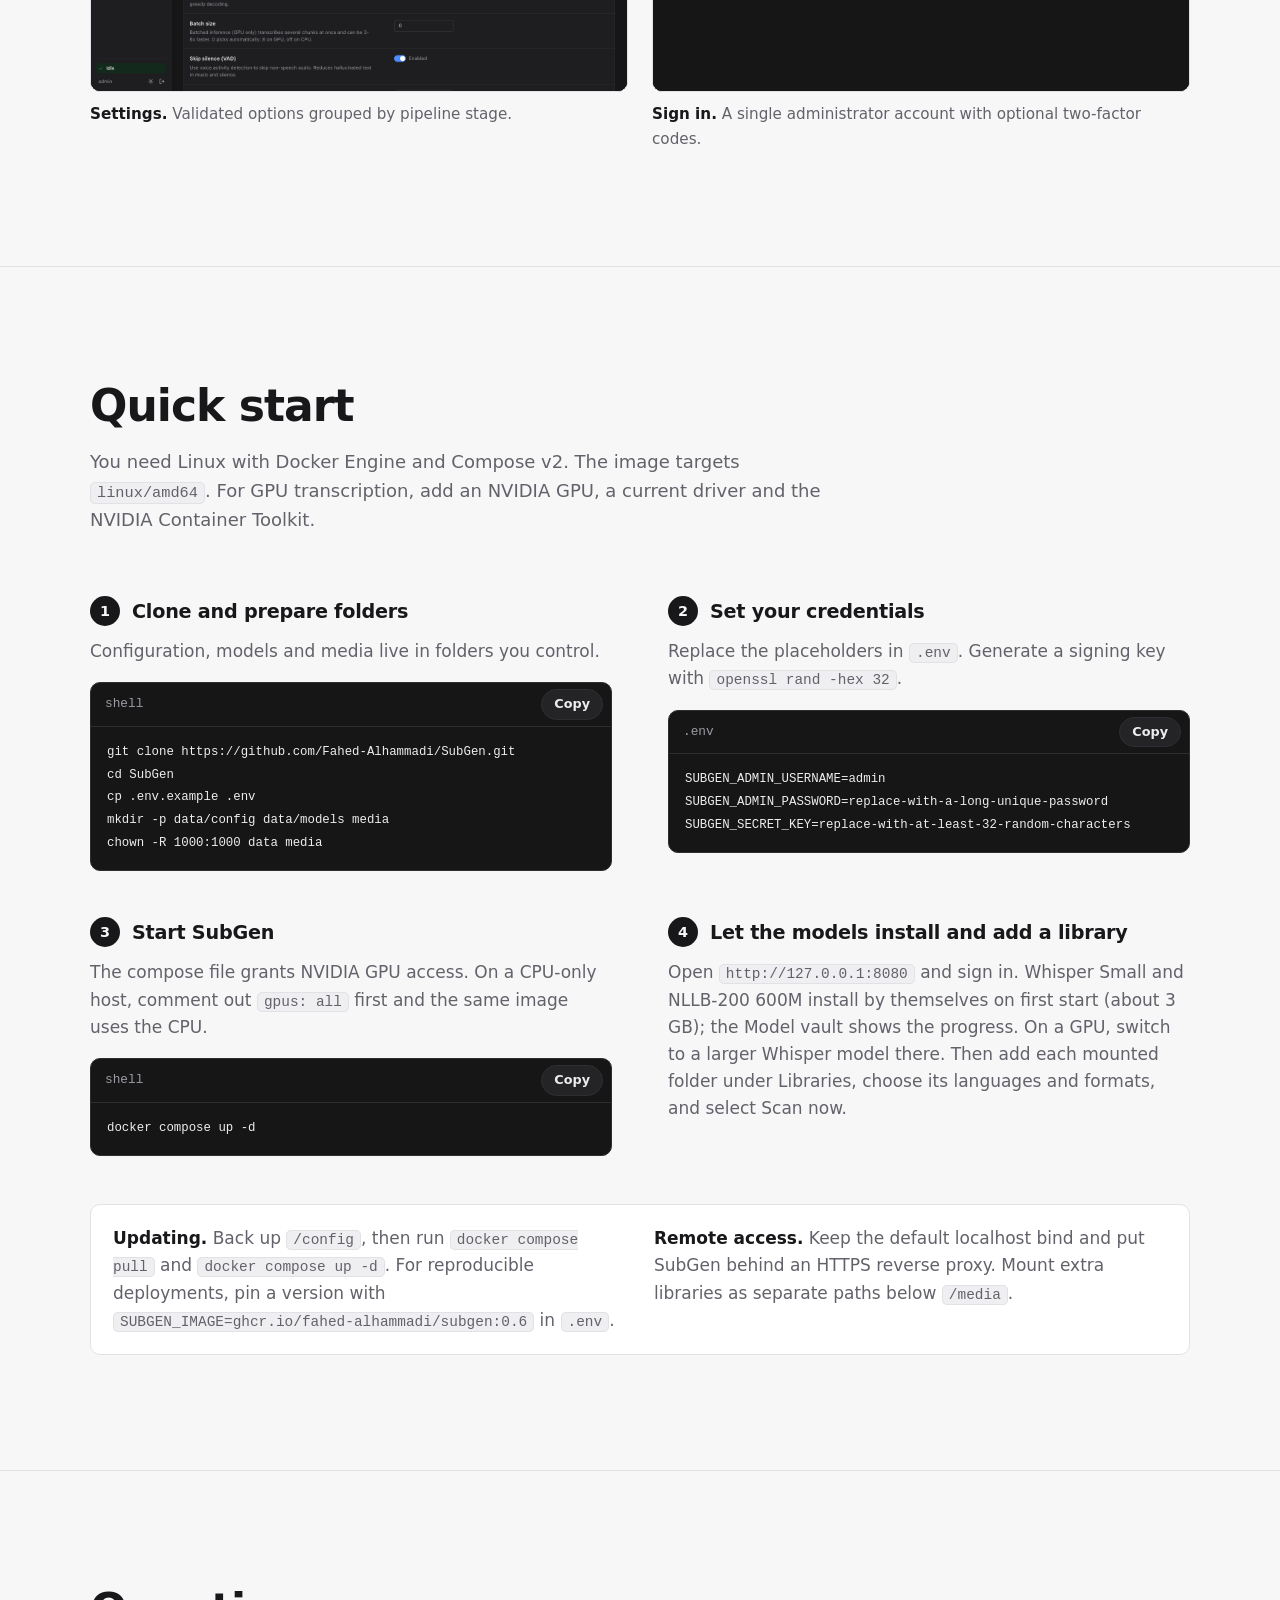
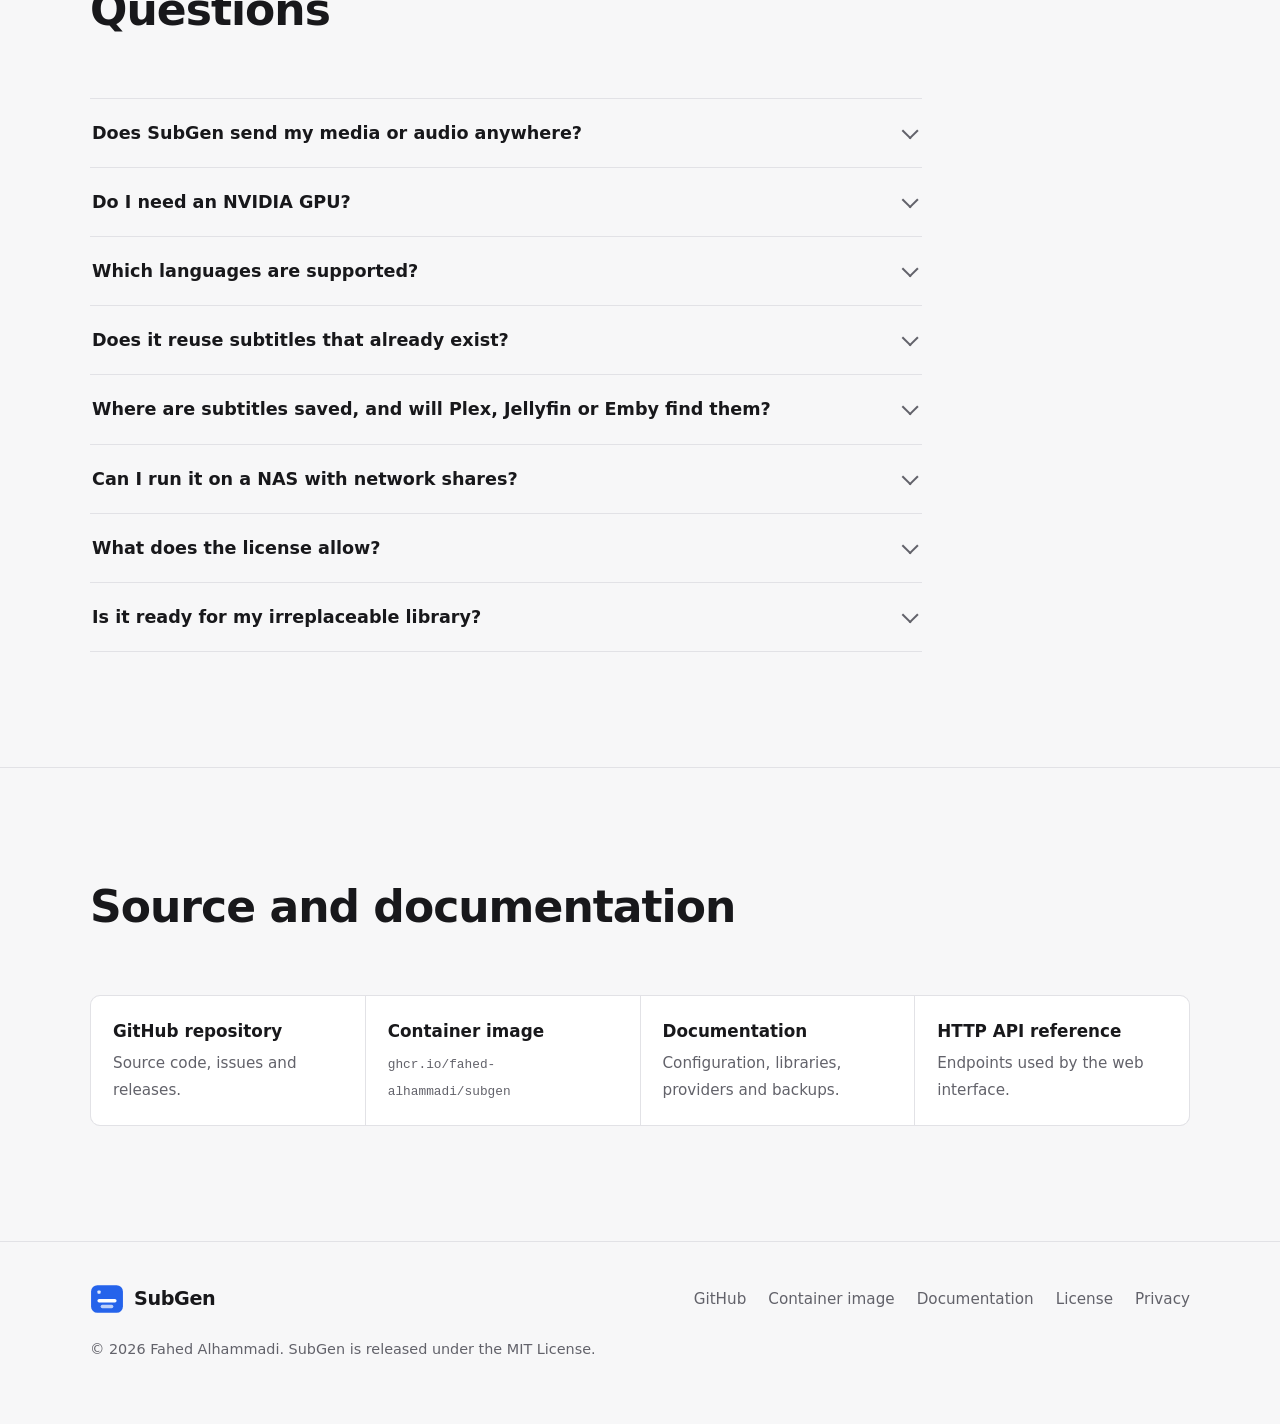
==== commit 95b48eb6: "Release 0.6.0: MIT license, idle model unloading, disk space guard - License: switch from the Elasti" ====
--- a/Website/index.html
+++ b/Website/index.html
@@ -64,7 +64,7 @@
               View source on GitHub
             </a>
           </div>
-          <p class="hero-note">New in 0.5: two-factor sign-in from Settings, default models that install themselves, and correct punctuation in Arabic subtitles. See the <a href="https://github.com/Fahed-Alhammadi/SubGen/releases">release notes</a>.</p>
+          <p class="hero-note">New in 0.6: SubGen is now MIT licensed, frees GPU memory when idle, and checks disk space before uploads and model downloads. See the <a href="https://github.com/Fahed-Alhammadi/SubGen/releases">release notes</a>.</p>
         </div>
 
         <figure class="player" id="player" aria-labelledby="player-caption">
@@ -131,6 +131,7 @@
               <li><strong>faster-whisper</strong> transcribes from the media audio, picking CUDA automatically when a GPU is present.</li>
               <li><strong>Local translation</strong> with Hugging Face models stored on your disk, or your own Ollama or LibreTranslate server.</li>
               <li><strong>Predictable downloads.</strong> Only the models you use are downloaded: the two defaults on first start, and any other model when you click install. Jobs never download anything, and one setting turns automatic installs off for offline servers.</li>
+              <li><strong>Gentle on shared hardware.</strong> Jobs run one at a time, models are unloaded after 15 idle minutes to free GPU memory, and uploads and downloads stop before the disk fills up.</li>
             </ul>
           </div>
           <div class="artifact">
@@ -433,7 +434,7 @@
         </ol>
 
         <div class="callout">
-          <p><strong>Updating.</strong> Back up <code>/config</code>, then run <code>docker compose pull</code> and <code>docker compose up -d</code>. For reproducible deployments, pin a version with <code>SUBGEN_IMAGE=ghcr.io/fahed-alhammadi/subgen:0.5</code> in <code>.env</code>.</p>
+          <p><strong>Updating.</strong> Back up <code>/config</code>, then run <code>docker compose pull</code> and <code>docker compose up -d</code>. For reproducible deployments, pin a version with <code>SUBGEN_IMAGE=ghcr.io/fahed-alhammadi/subgen:0.6</code> in <code>.env</code>.</p>
           <p><strong>Remote access.</strong> Keep the default localhost bind and put SubGen behind an HTTPS reverse proxy. Mount extra libraries as separate paths below <code>/media</code>.</p>
         </div>
       </div>
@@ -485,7 +486,7 @@
           <details>
             <summary>What does the license allow?</summary>
             <div class="answer">
-              <p>SubGen is source-available under the <a href="https://github.com/Fahed-Alhammadi/SubGen/blob/main/LICENSE">Elastic License 2.0</a>. You can use, modify and redistribute it, including running it for yourself or your organisation. You cannot offer it to third parties as a hosted or managed service, and you must keep the license and copyright notices.</p>
+              <p>SubGen is open source under the <a href="https://github.com/Fahed-Alhammadi/SubGen/blob/main/LICENSE">MIT License</a>. You can use, modify, redistribute and even sell it, for yourself, your organisation or as a service, as long as you keep the copyright and license notice. It comes without warranty.</p>
             </div>
           </details>
           <details>
@@ -529,7 +530,7 @@
           <li><a href="privacy.html">Privacy</a></li>
         </ul>
       </div>
-      <p class="legal">© 2026 Fahed Alhammadi. SubGen is licensed under the Elastic License 2.0.</p>
+      <p class="legal">© 2026 Fahed Alhammadi. SubGen is released under the MIT License.</p>
     </div>
   </footer>
 </body>
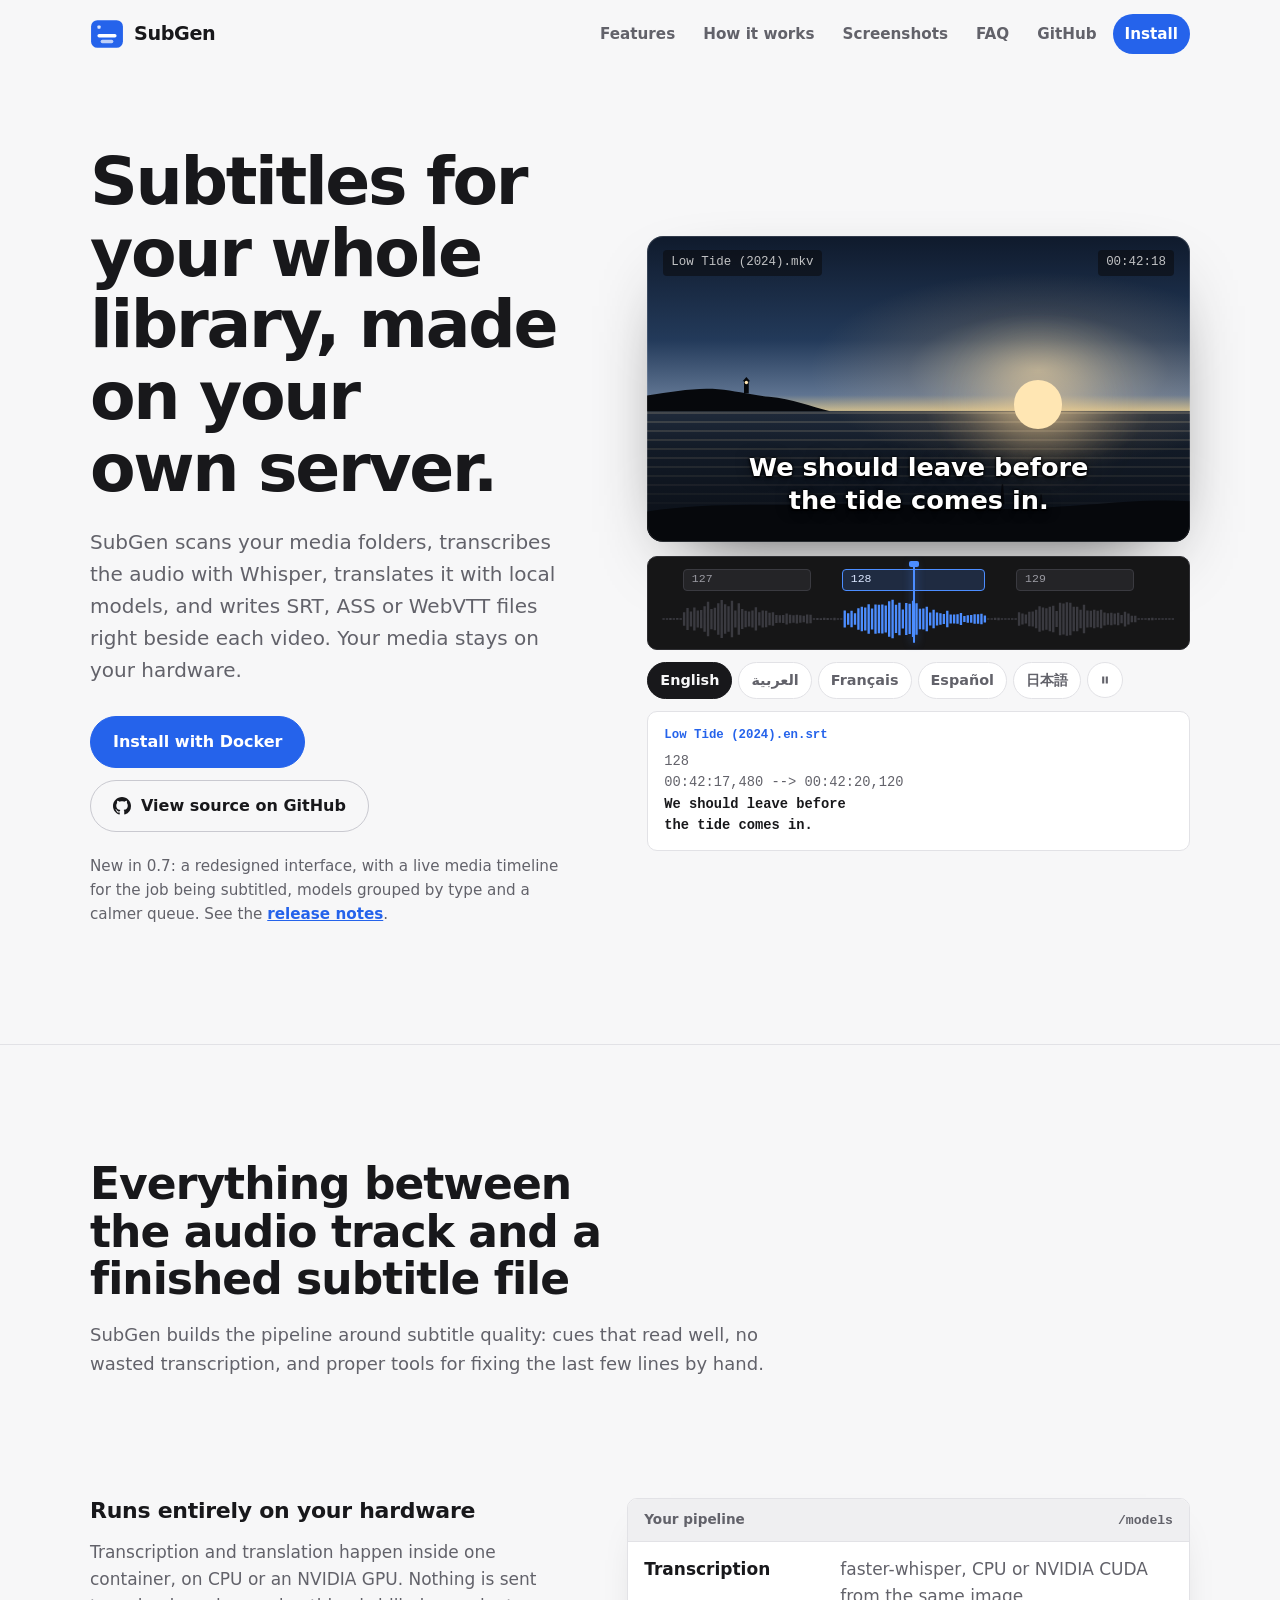
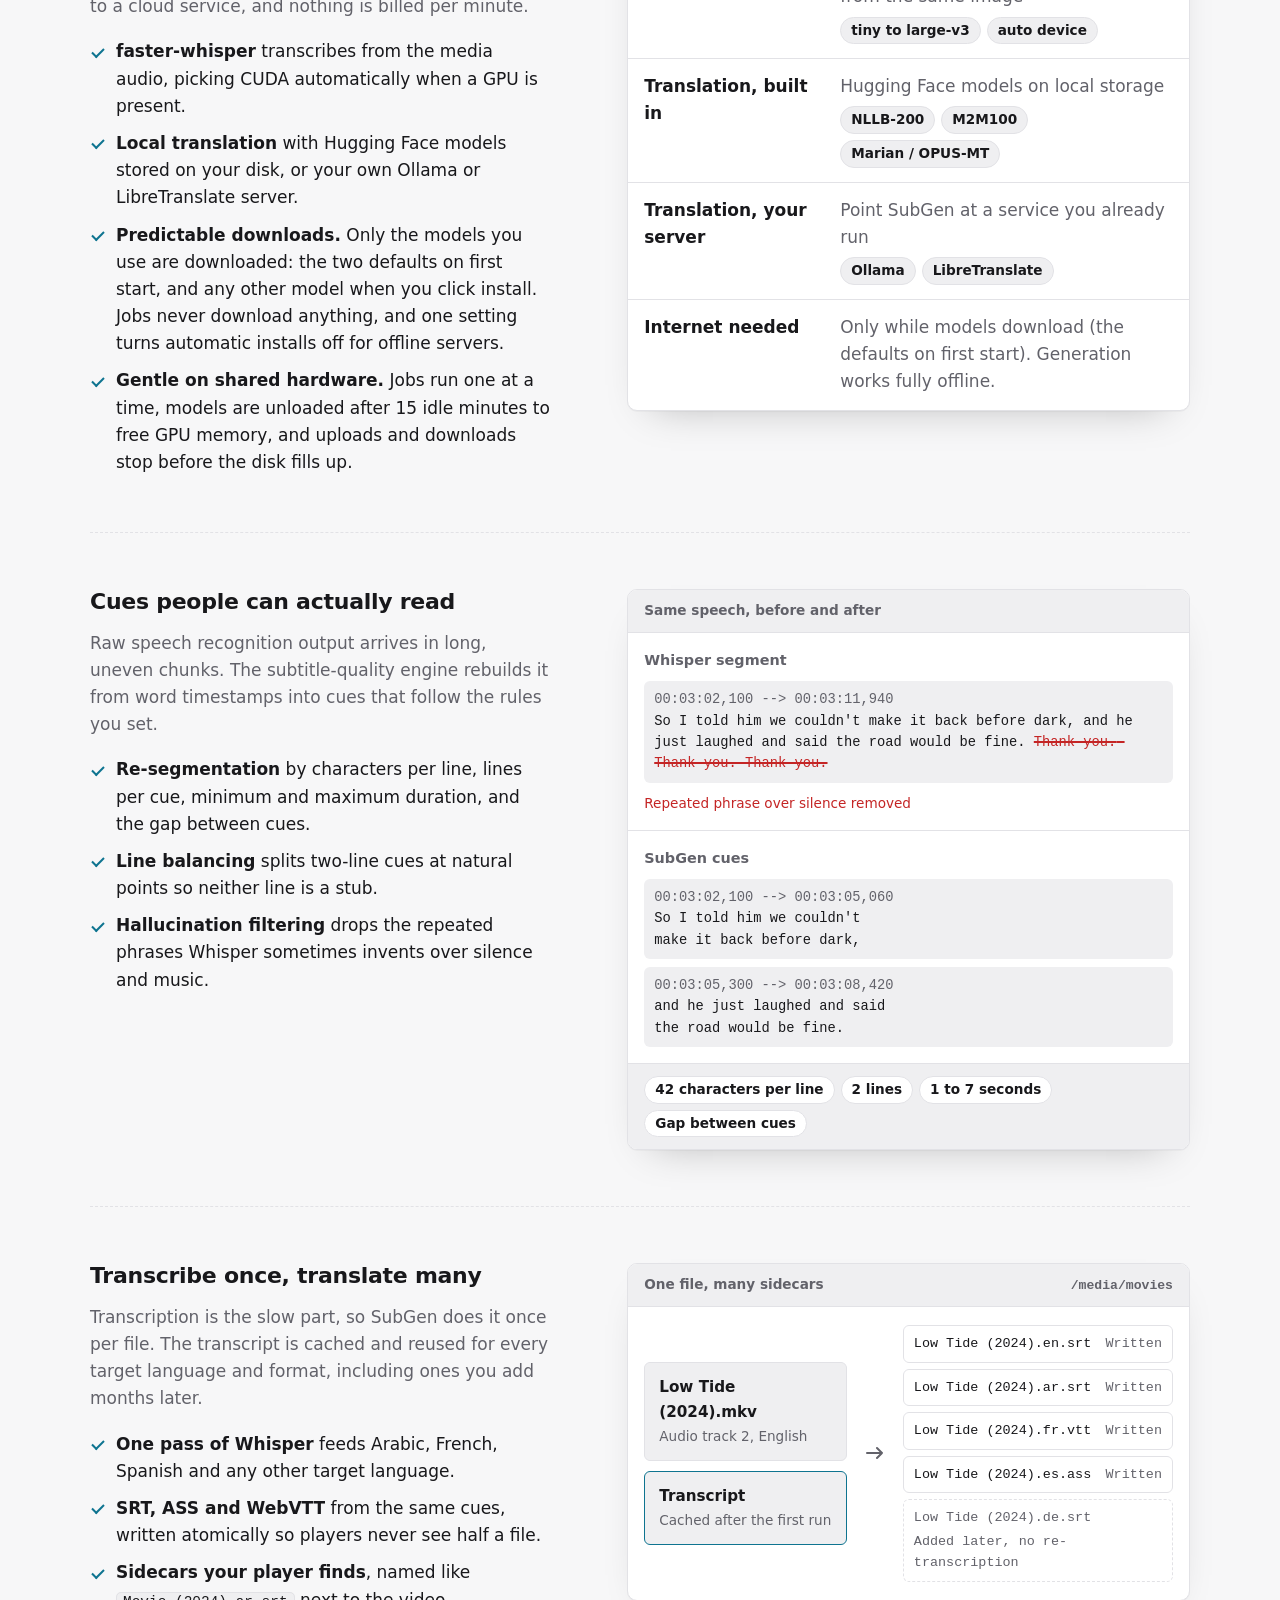
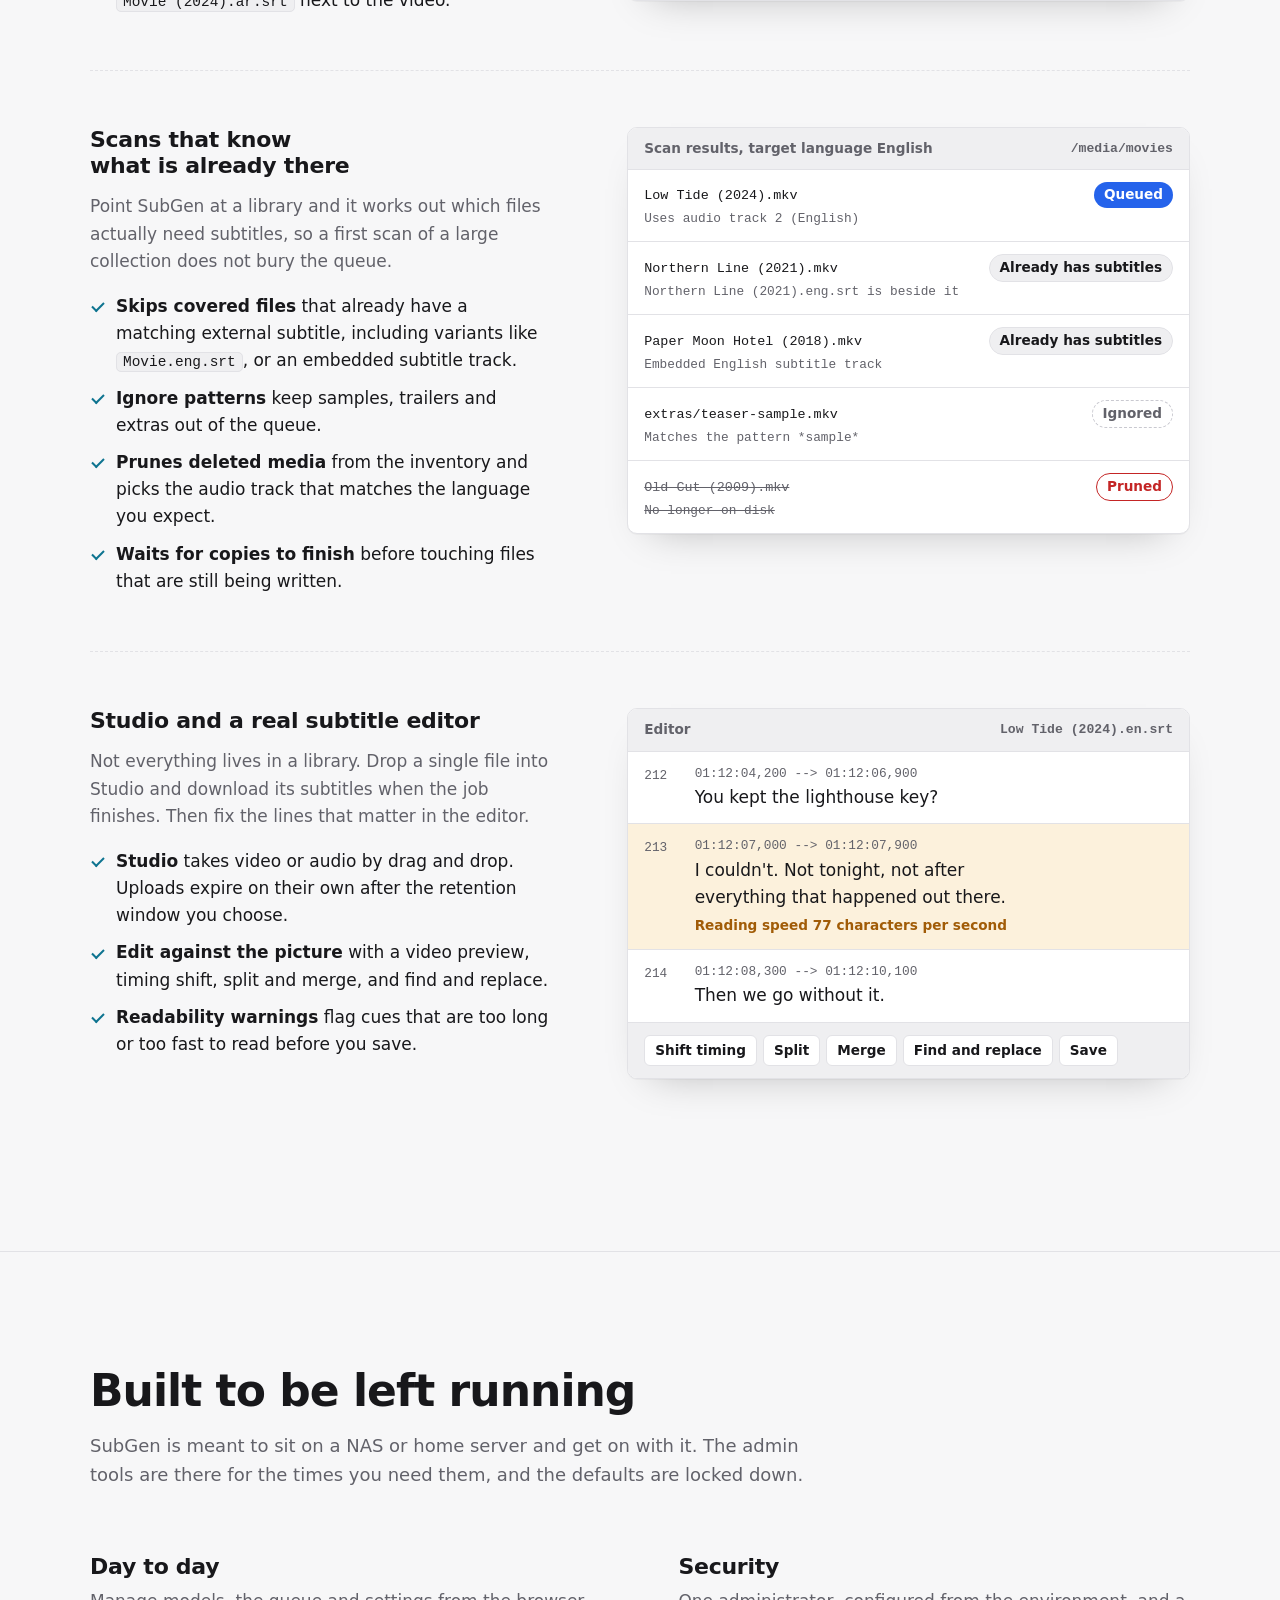
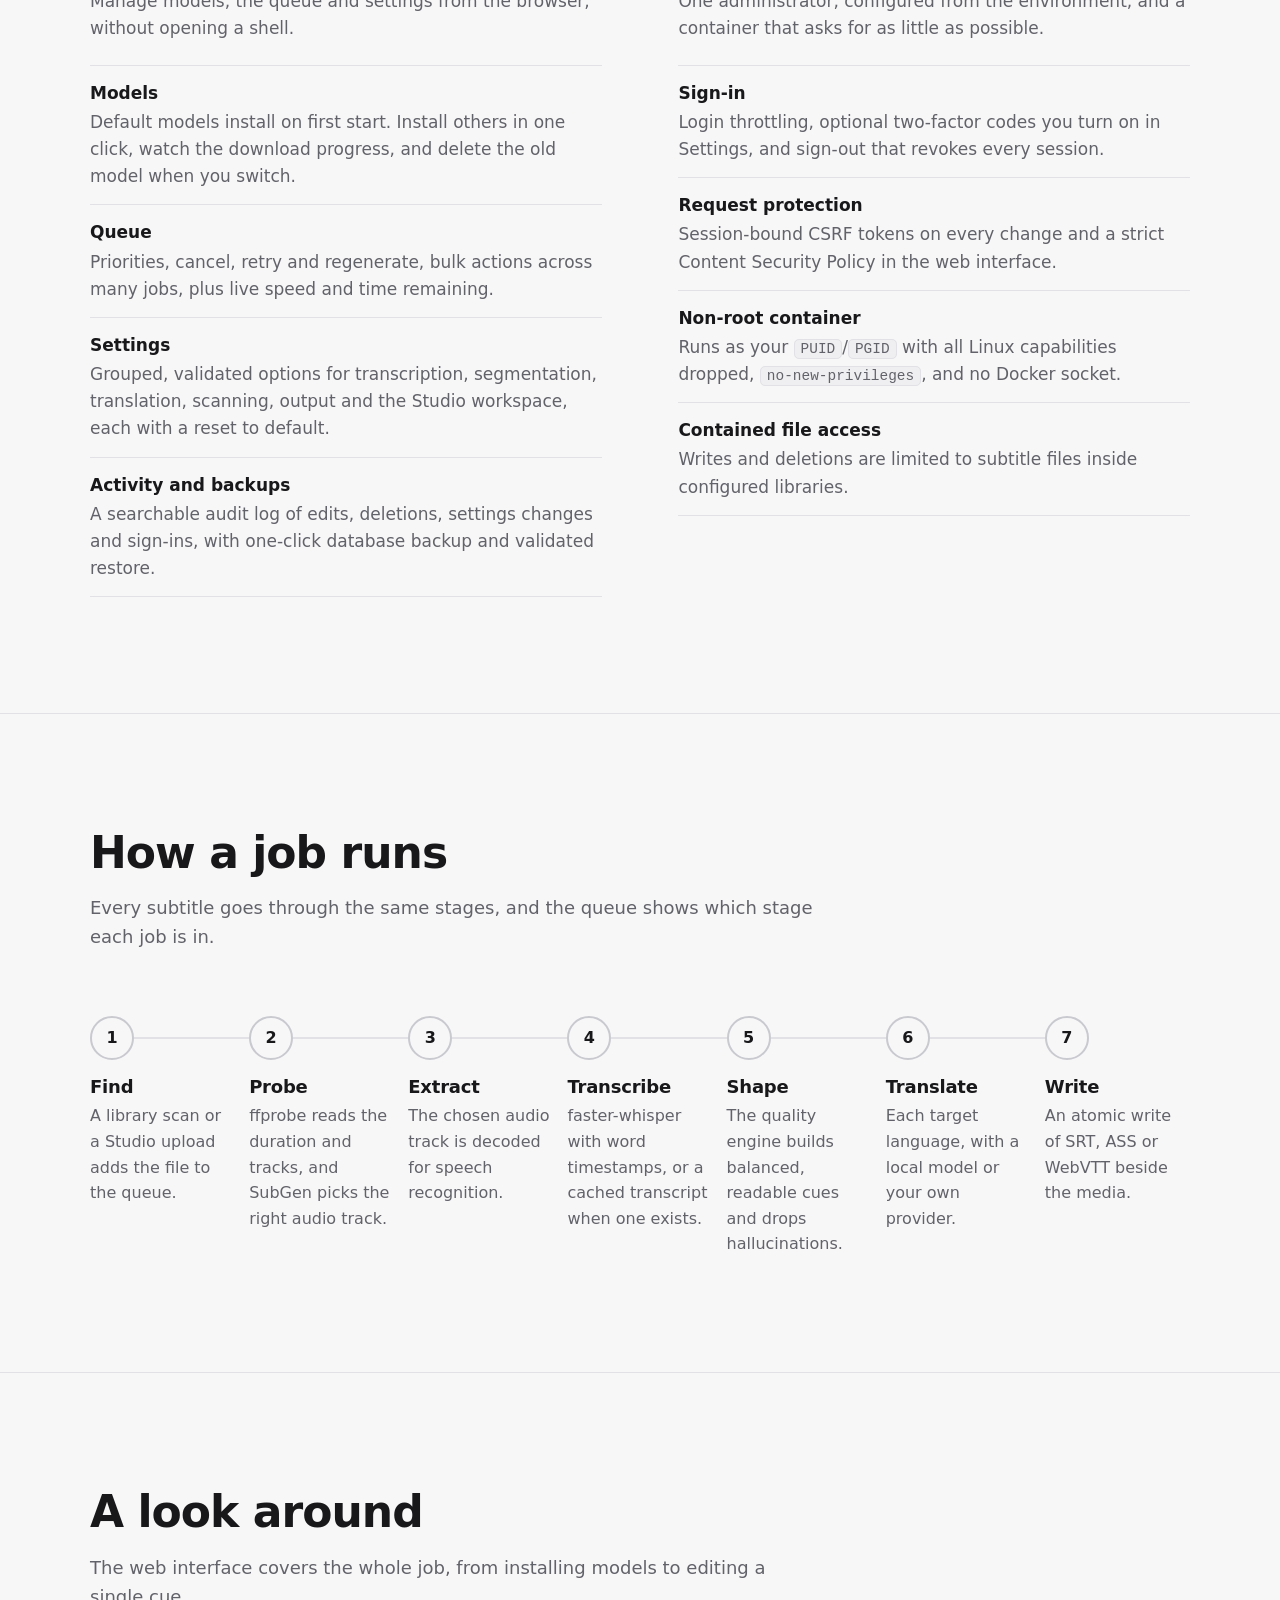
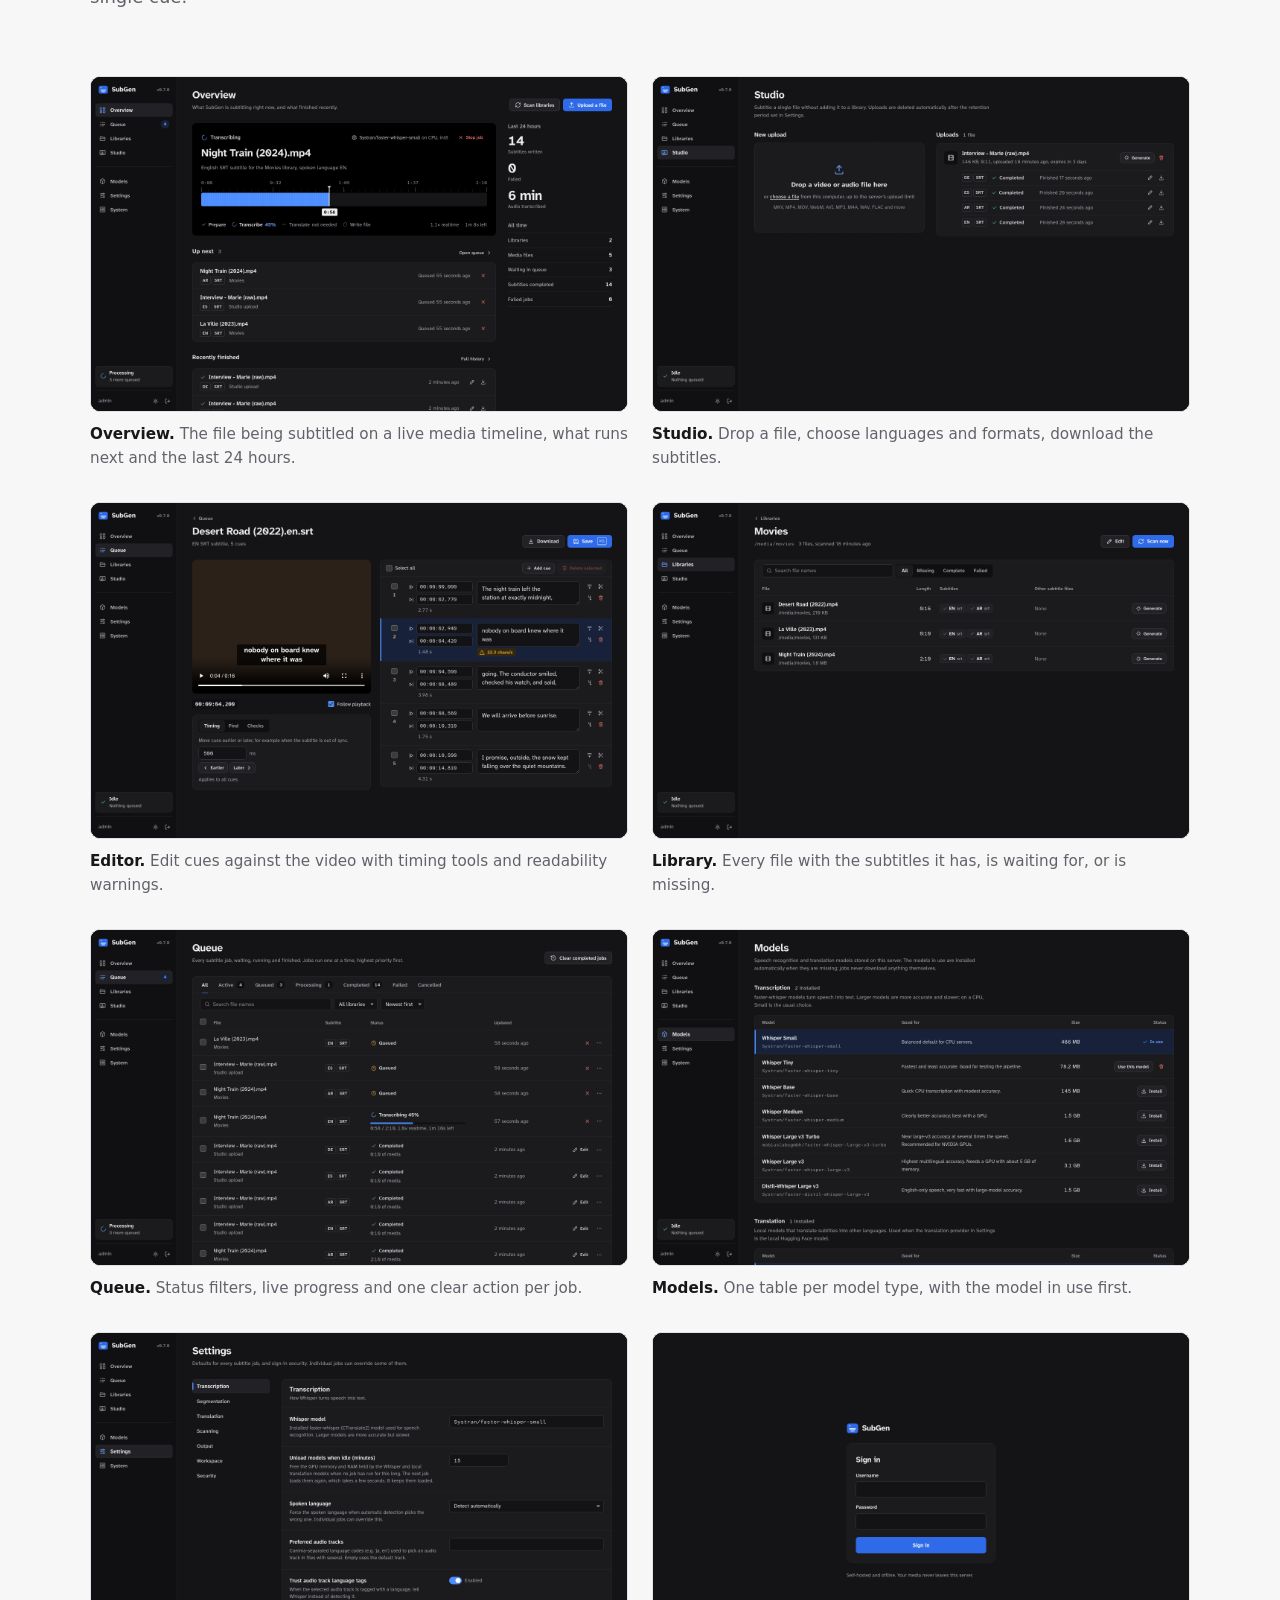
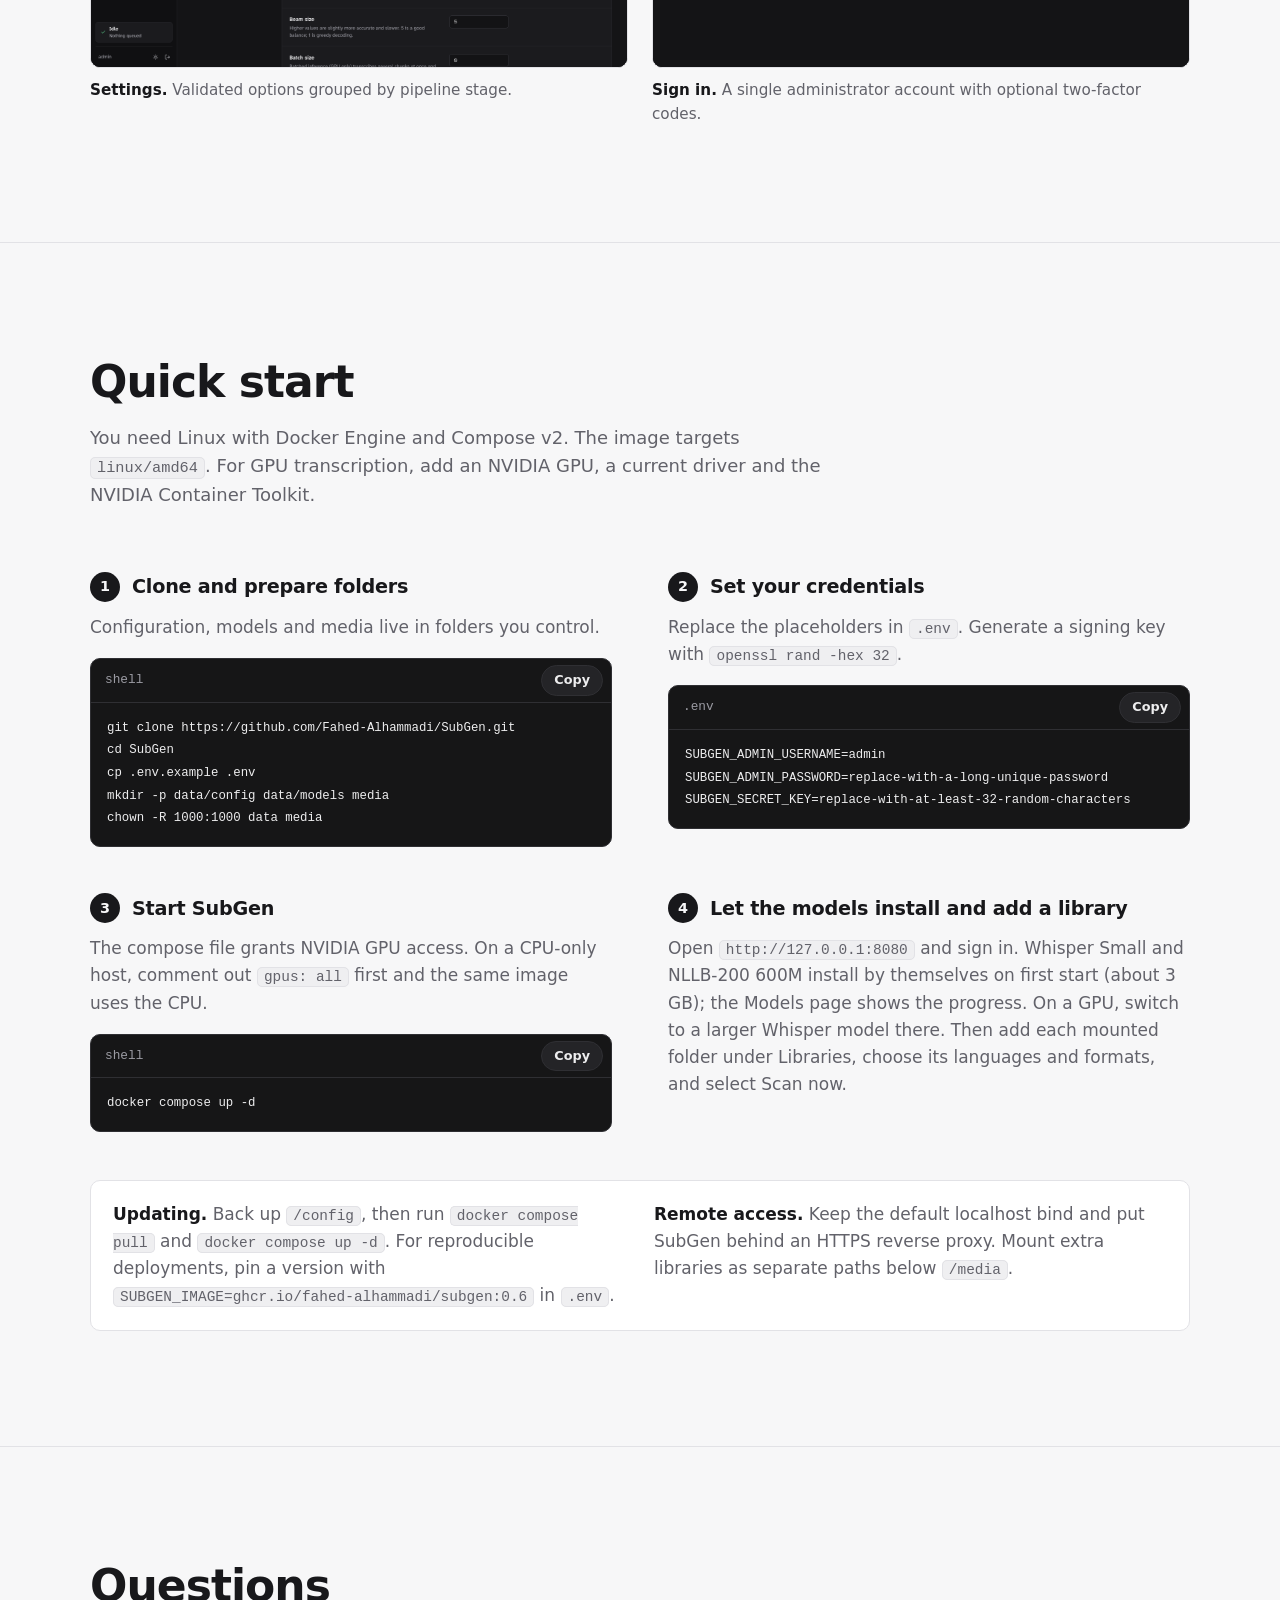
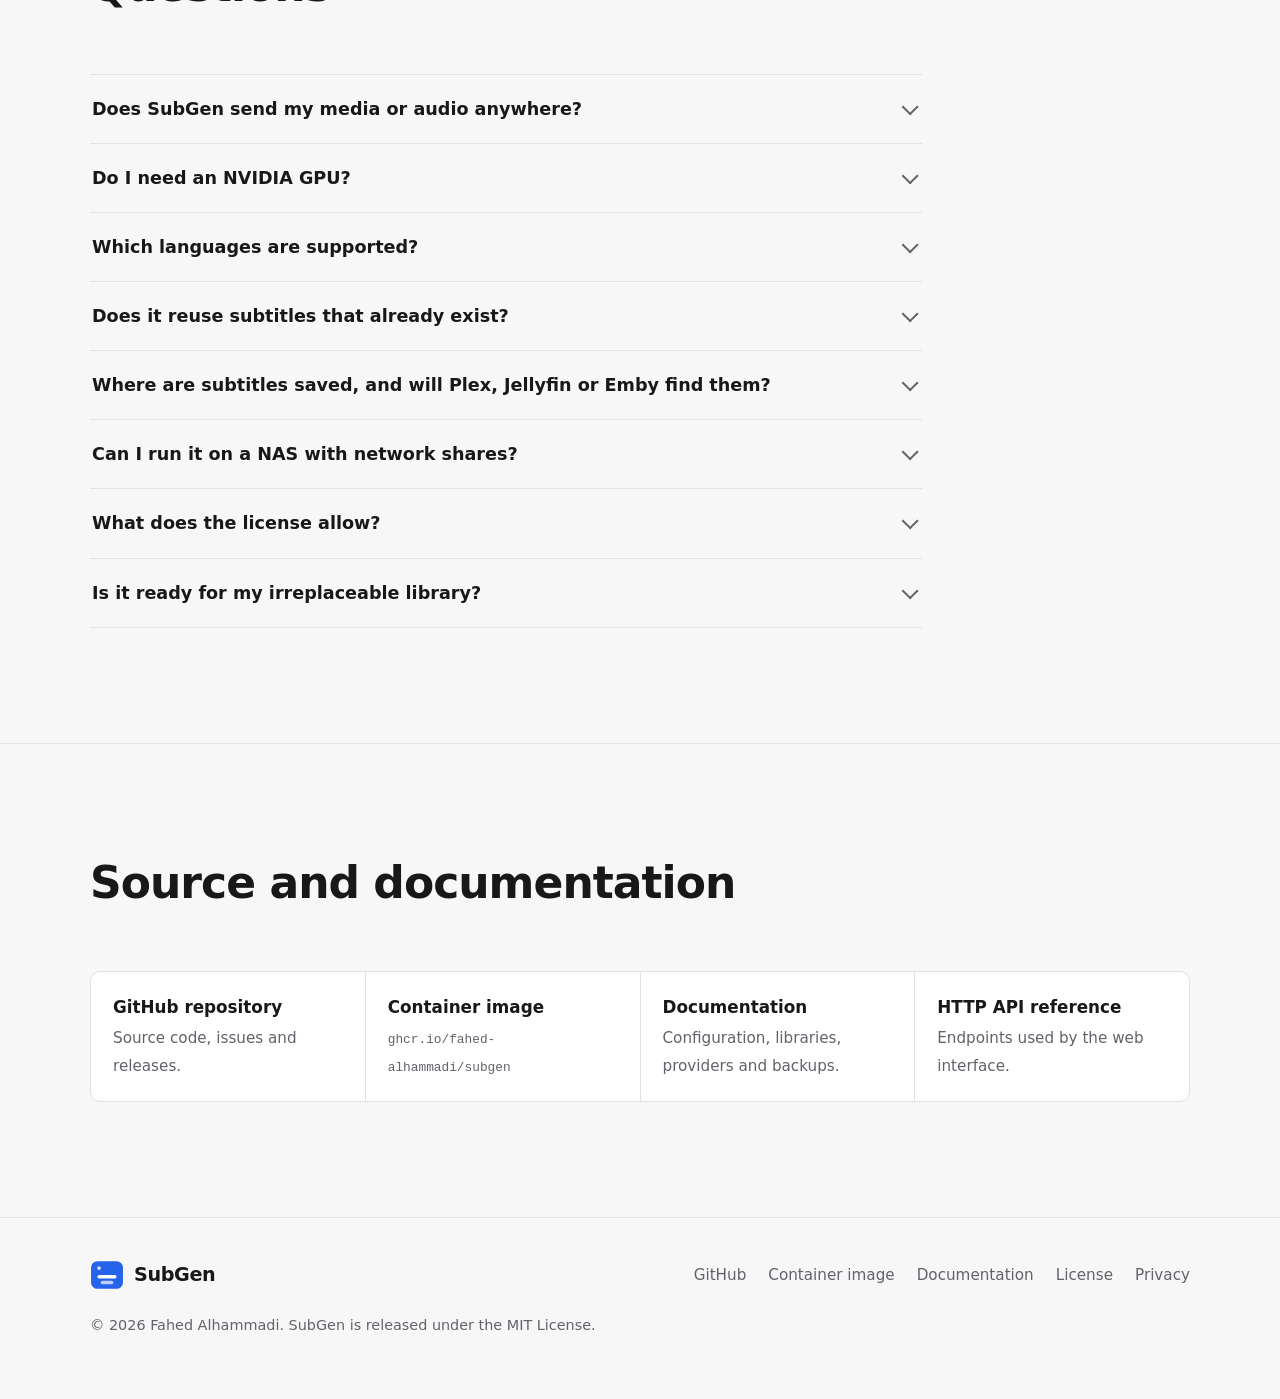
==== commit 83091a74: "Release 0.7.0: redesigned web interface The interface was reorganised around what the administrator " ====
--- a/Website/index.html
+++ b/Website/index.html
@@ -64,7 +64,7 @@
               View source on GitHub
             </a>
           </div>
-          <p class="hero-note">New in 0.6: SubGen is now MIT licensed, frees GPU memory when idle, and checks disk space before uploads and model downloads. See the <a href="https://github.com/Fahed-Alhammadi/SubGen/releases">release notes</a>.</p>
+          <p class="hero-note">New in 0.7: a redesigned interface, with a live media timeline for the job being subtitled, models grouped by type and a calmer queue. See the <a href="https://github.com/Fahed-Alhammadi/SubGen/releases">release notes</a>.</p>
         </div>
 
         <figure class="player" id="player" aria-labelledby="player-caption">
@@ -282,7 +282,7 @@
             <h3>Day to day</h3>
             <p>Manage models, the queue and settings from the browser, without opening a shell.</p>
             <dl>
-              <div><dt>Model vault</dt><dd>Default models install on first start. Install others in one click, watch the download progress, and delete the old model when you switch.</dd></div>
+              <div><dt>Models</dt><dd>Default models install on first start. Install others in one click, watch the download progress, and delete the old model when you switch.</dd></div>
               <div><dt>Queue</dt><dd>Priorities, cancel, retry and regenerate, bulk actions across many jobs, plus live speed and time remaining.</dd></div>
               <div><dt>Settings</dt><dd>Grouped, validated options for transcription, segmentation, translation, scanning, output and the Studio workspace, each with a reset to default.</dd></div>
               <div><dt>Activity and backups</dt><dd>A searchable audit log of edits, deletions, settings changes and sign-ins, with one-click database backup and validated restore.</dd></div>
@@ -331,10 +331,10 @@
         <div class="gallery">
           <figure class="shot">
             <a class="shot-frame" href="assets/screenshots/dashboard.png">
-              <img src="assets/screenshots/dashboard.png" width="1440" height="900" loading="lazy" decoding="async" alt="SubGen overview page with worker status, the active job's progress, queued jobs and counts for the last 24 hours.">
+              <img src="assets/screenshots/dashboard.png" width="1440" height="900" loading="lazy" decoding="async" alt="SubGen overview page with the file being transcribed shown on a media timeline with a playhead, the pipeline steps, the jobs up next and a summary of the last 24 hours.">
               <span class="shot-fallback" aria-hidden="true"><b>Overview</b>Screenshot coming soon</span>
             </a>
-            <figcaption><b>Overview.</b> Worker status, the running job and the last 24 hours at a glance.</figcaption>
+            <figcaption><b>Overview.</b> The file being subtitled on a live media timeline, what runs next and the last 24 hours.</figcaption>
           </figure>
           <figure class="shot">
             <a class="shot-frame" href="assets/screenshots/studio.png">
@@ -345,35 +345,35 @@
           </figure>
           <figure class="shot">
             <a class="shot-frame" href="assets/screenshots/editor.png">
-              <img src="assets/screenshots/editor.png" width="1440" height="900" loading="lazy" decoding="async" alt="SubGen subtitle editor with a video preview, a list of timed cues and readability warnings on cues that are too fast.">
+              <img src="assets/screenshots/editor.png" width="1440" height="900" loading="lazy" decoding="async" alt="SubGen subtitle editor with a video preview, timing, find and check tools, and a list of timed cues.">
               <span class="shot-fallback" aria-hidden="true"><b>Editor</b>Screenshot coming soon</span>
             </a>
             <figcaption><b>Editor.</b> Edit cues against the video with timing tools and readability warnings.</figcaption>
           </figure>
           <figure class="shot">
             <a class="shot-frame" href="assets/screenshots/library.png">
-              <img src="assets/screenshots/library.png" width="1440" height="900" loading="lazy" decoding="async" alt="SubGen libraries page listing media folders with their target languages, output formats and scan results.">
+              <img src="assets/screenshots/library.png" width="1440" height="900" loading="lazy" decoding="async" alt="SubGen library browser listing media files with their subtitle languages, formats and status.">
               <span class="shot-fallback" aria-hidden="true"><b>Libraries</b>Screenshot coming soon</span>
             </a>
-            <figcaption><b>Libraries.</b> Target languages, formats and subtitle coverage for each folder.</figcaption>
+            <figcaption><b>Library.</b> Every file with the subtitles it has, is waiting for, or is missing.</figcaption>
           </figure>
           <figure class="shot">
             <a class="shot-frame" href="assets/screenshots/queue.png">
-              <img src="assets/screenshots/queue.png" width="1440" height="900" loading="lazy" decoding="async" alt="SubGen job queue with priorities, job stages, progress, speed and estimated time remaining, and bulk action controls.">
+              <img src="assets/screenshots/queue.png" width="1440" height="900" loading="lazy" decoding="async" alt="SubGen job queue with status filters, each job's stage and progress, and one action per job.">
               <span class="shot-fallback" aria-hidden="true"><b>Queue</b>Screenshot coming soon</span>
             </a>
-            <figcaption><b>Queue.</b> Priorities, bulk actions, and live speed and time remaining.</figcaption>
+            <figcaption><b>Queue.</b> Status filters, live progress and one clear action per job.</figcaption>
           </figure>
           <figure class="shot">
             <a class="shot-frame" href="assets/screenshots/models.png">
-              <img src="assets/screenshots/models.png" width="1440" height="900" loading="lazy" decoding="async" alt="SubGen model vault with recommended Whisper and translation models, installed models and a download in progress.">
-              <span class="shot-fallback" aria-hidden="true"><b>Model vault</b>Screenshot coming soon</span>
-            </a>
-            <figcaption><b>Model vault.</b> One-click recommended models with download progress.</figcaption>
+              <img src="assets/screenshots/models.png" width="1440" height="900" loading="lazy" decoding="async" alt="SubGen models page with one table per model type, the model in use first, then installed and available models.">
+              <span class="shot-fallback" aria-hidden="true"><b>Models</b>Screenshot coming soon</span>
+            </a>
+            <figcaption><b>Models.</b> One table per model type, with the model in use first.</figcaption>
           </figure>
           <figure class="shot">
             <a class="shot-frame" href="assets/screenshots/settings.png">
-              <img src="assets/screenshots/settings.png" width="1440" height="900" loading="lazy" decoding="async" alt="SubGen settings page with tabs for transcription, segmentation, translation, scanning, output and workspace options.">
+              <img src="assets/screenshots/settings.png" width="1440" height="900" loading="lazy" decoding="async" alt="SubGen settings page with a section menu for transcription, segmentation, translation, scanning, output, workspace and security.">
               <span class="shot-fallback" aria-hidden="true"><b>Settings</b>Screenshot coming soon</span>
             </a>
             <figcaption><b>Settings.</b> Validated options grouped by pipeline stage.</figcaption>
@@ -429,7 +429,7 @@
           </li>
           <li>
             <h3>Let the models install and add a library</h3>
-            <p>Open <code>http://127.0.0.1:8080</code> and sign in. Whisper Small and NLLB-200 600M install by themselves on first start (about 3 GB); the Model vault shows the progress. On a GPU, switch to a larger Whisper model there. Then add each mounted folder under Libraries, choose its languages and formats, and select Scan now.</p>
+            <p>Open <code>http://127.0.0.1:8080</code> and sign in. Whisper Small and NLLB-200 600M install by themselves on first start (about 3 GB); the Models page shows the progress. On a GPU, switch to a larger Whisper model there. Then add each mounted folder under Libraries, choose its languages and formats, and select Scan now.</p>
           </li>
         </ol>
 
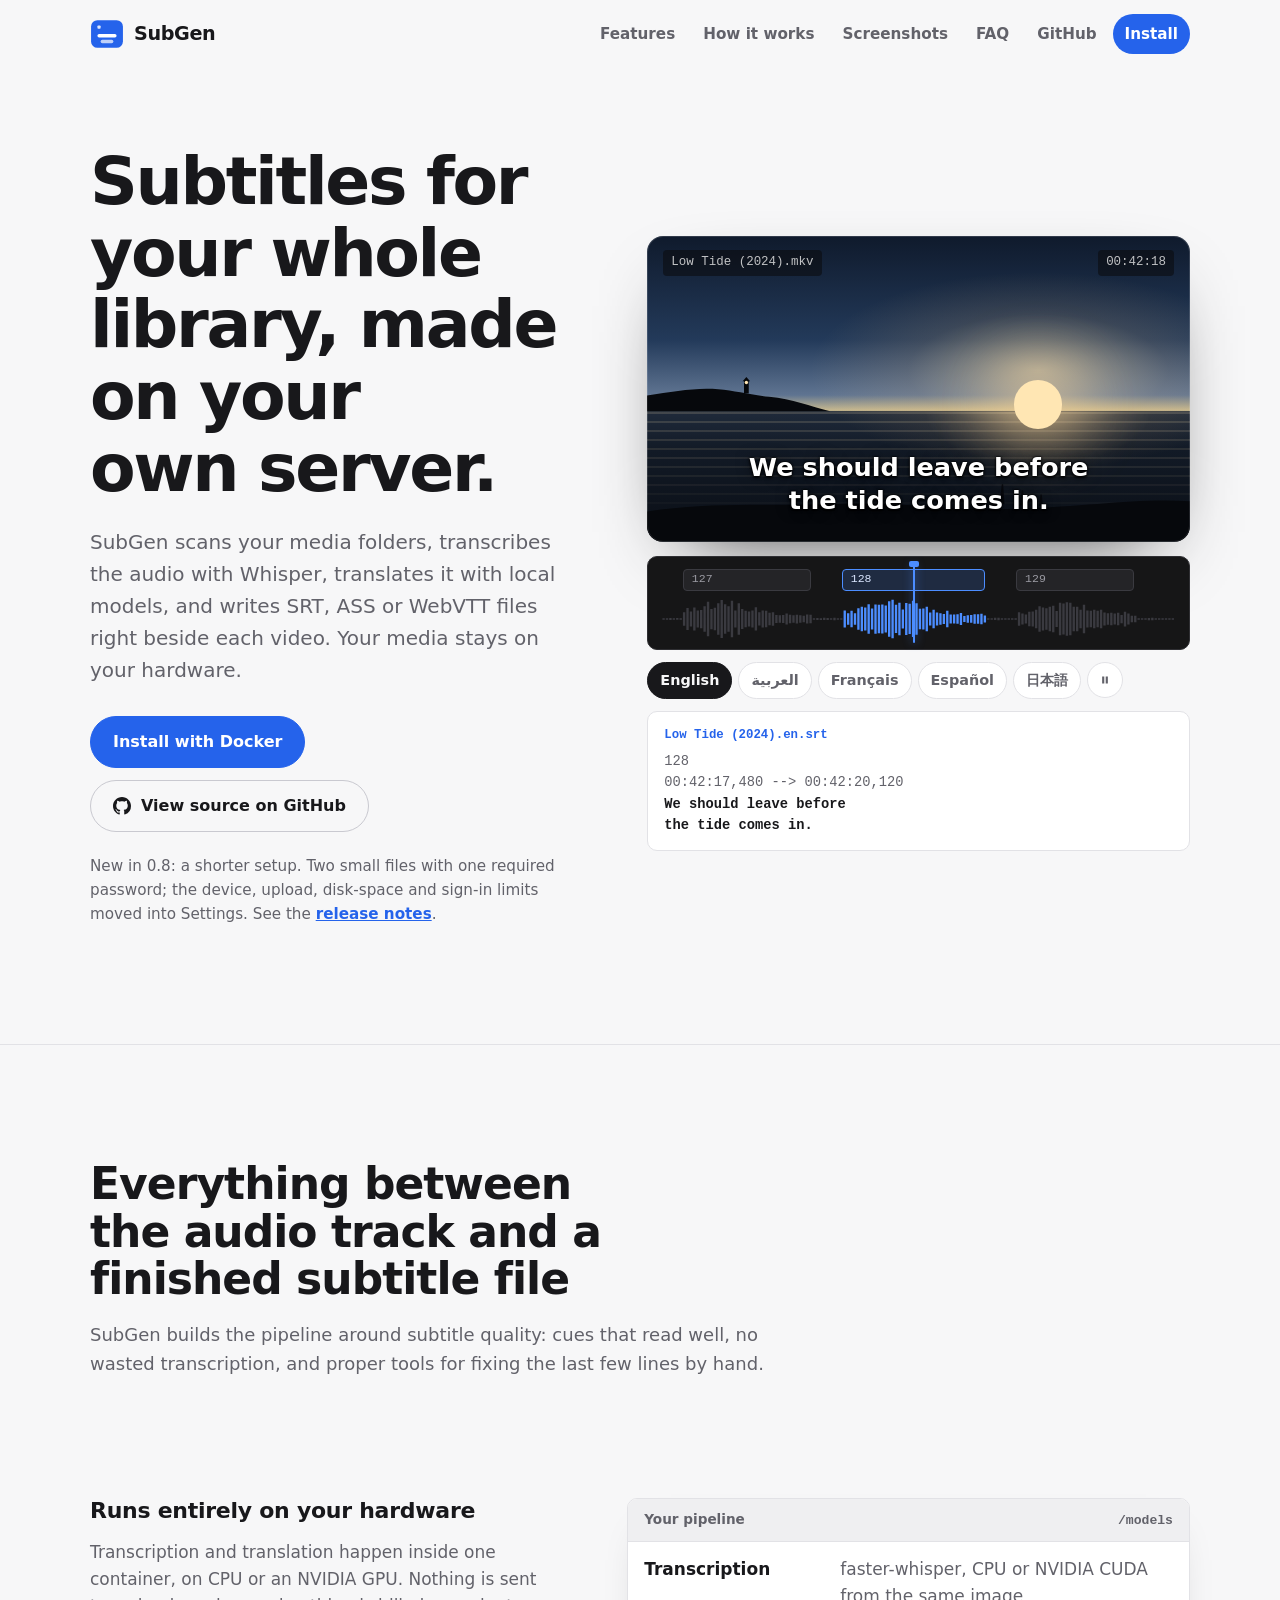
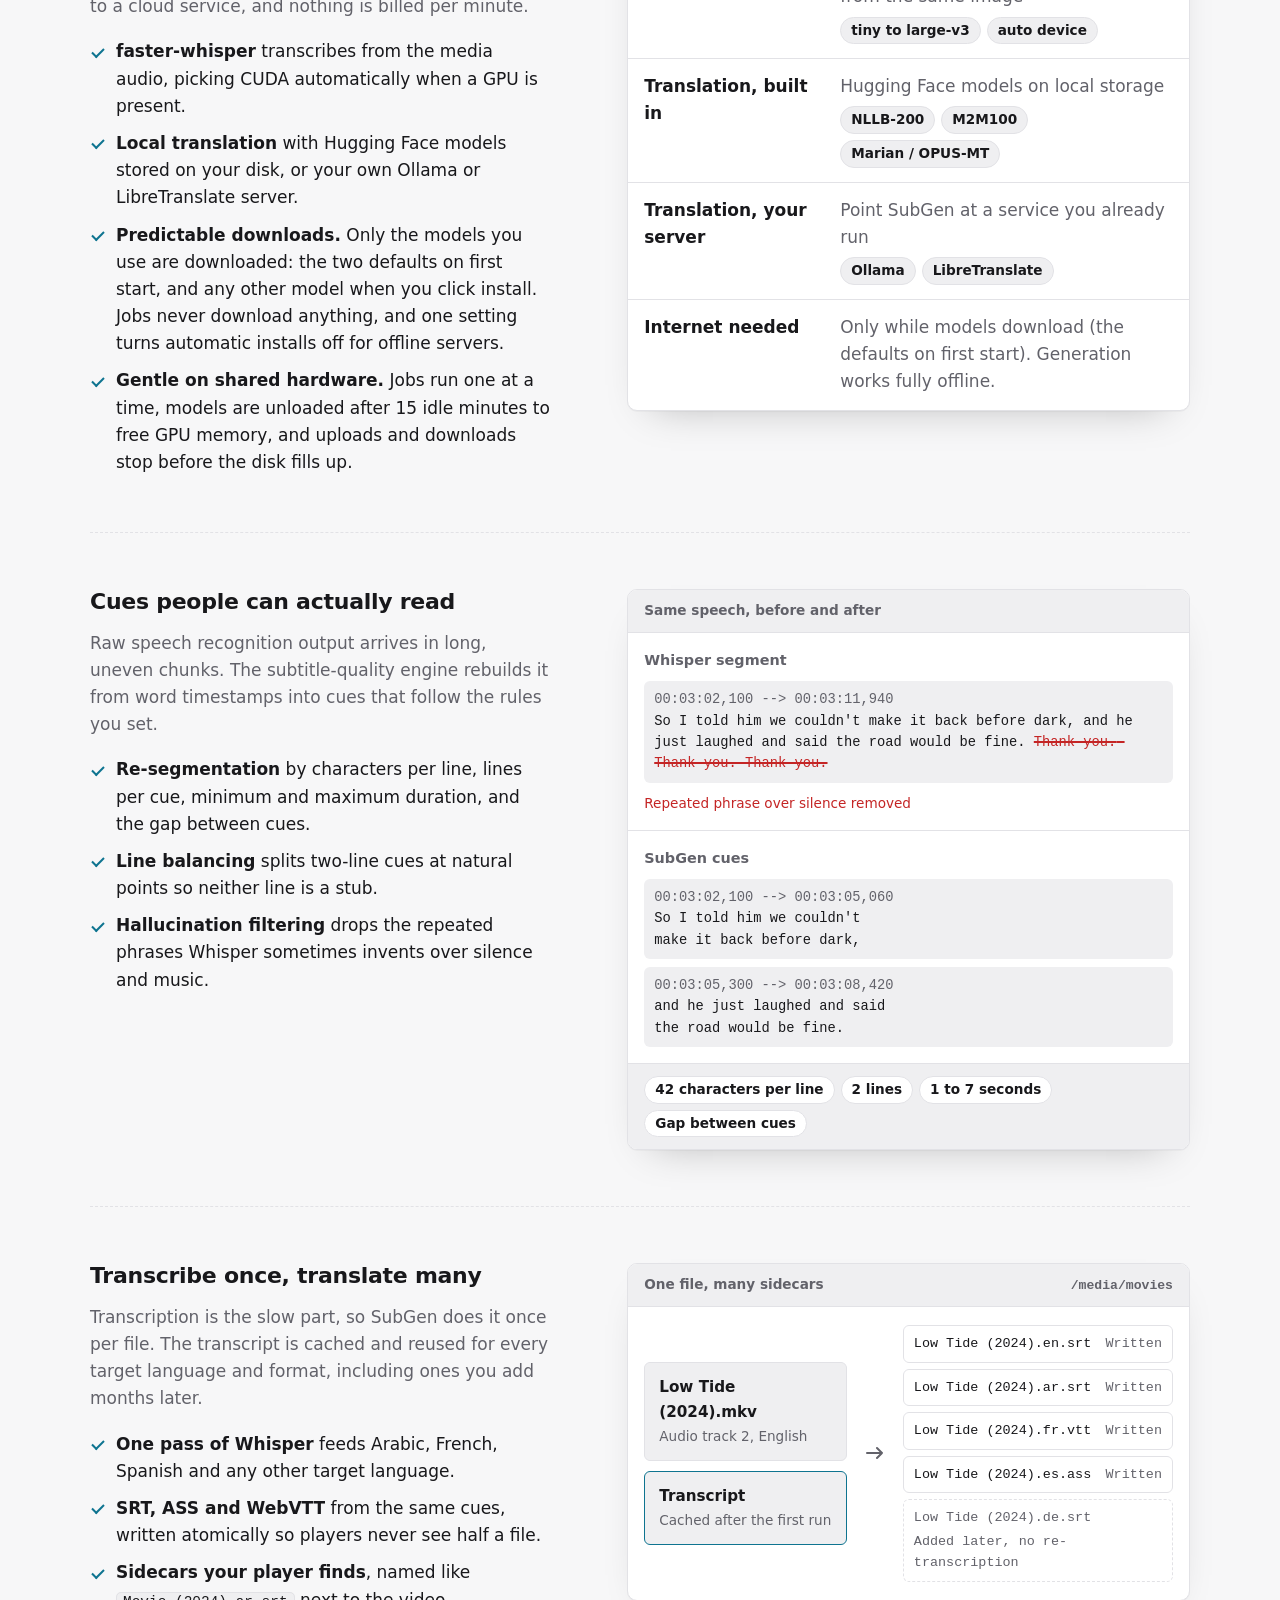
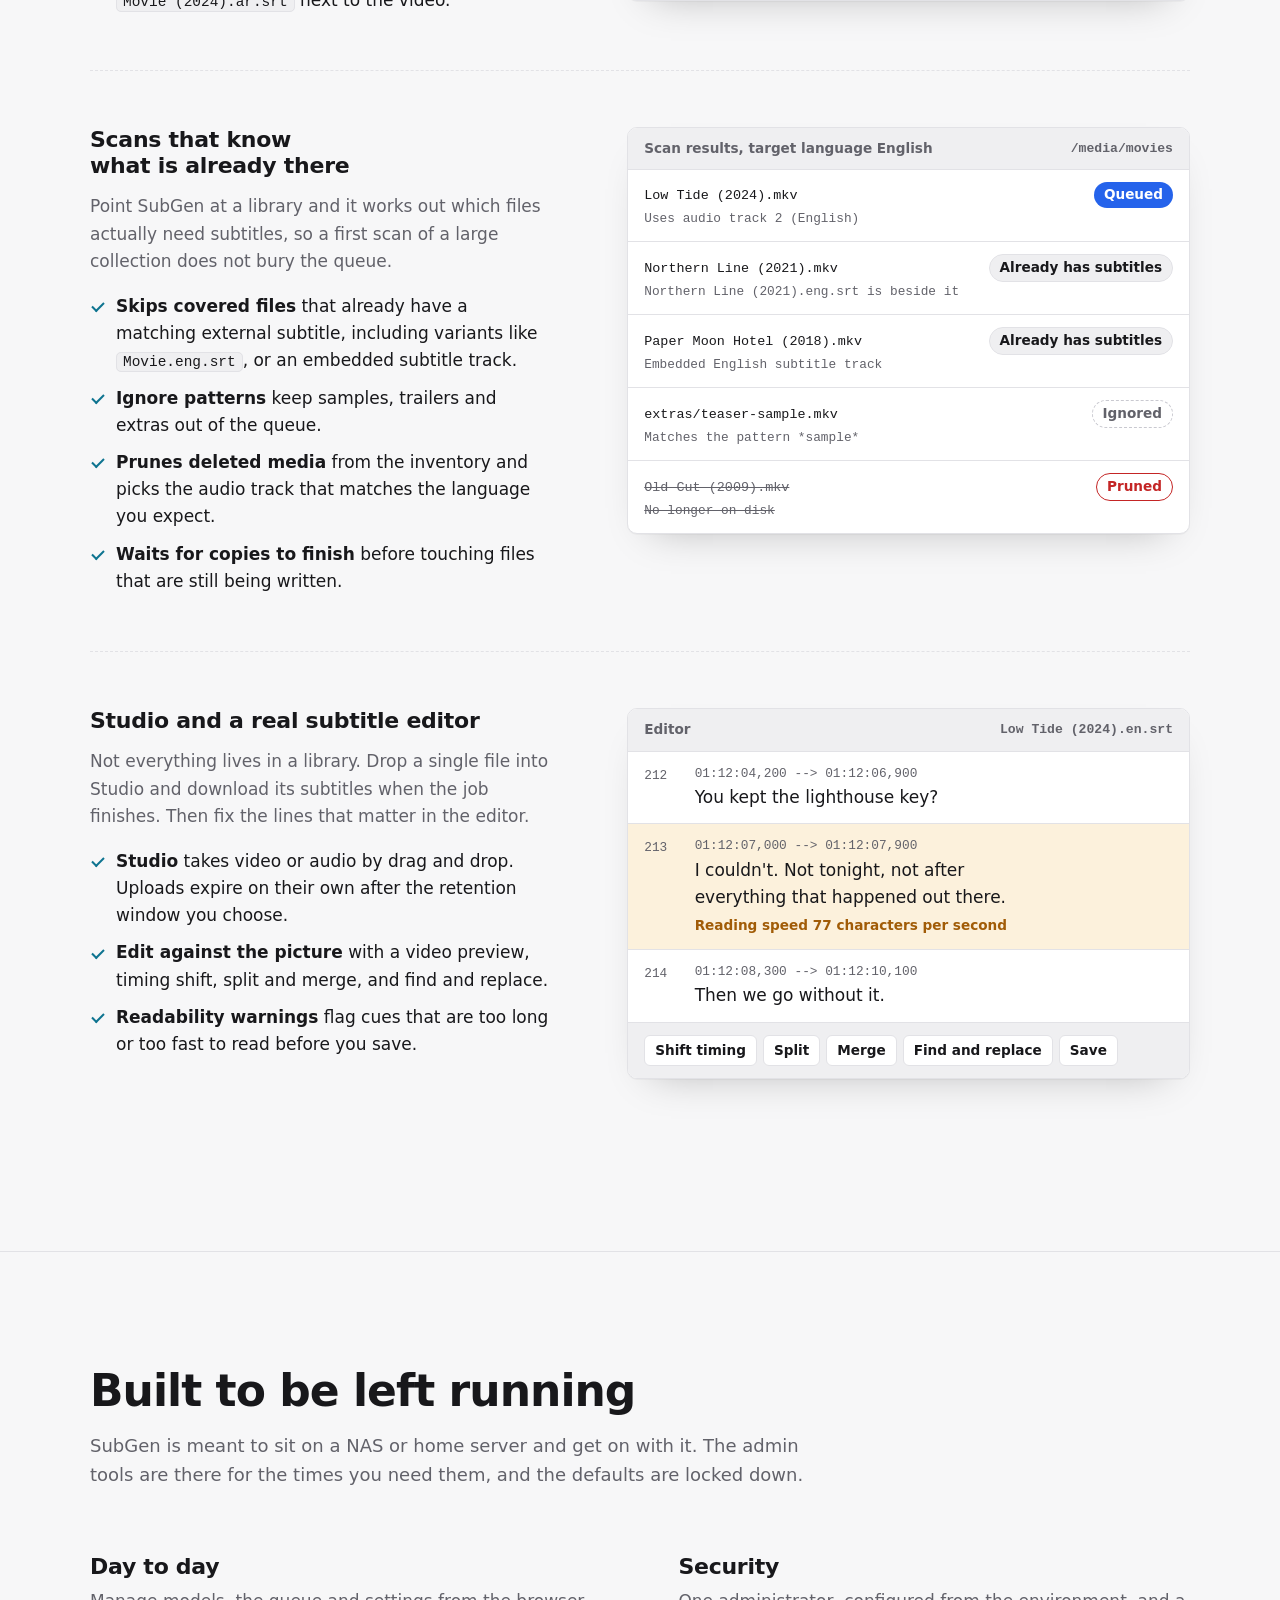
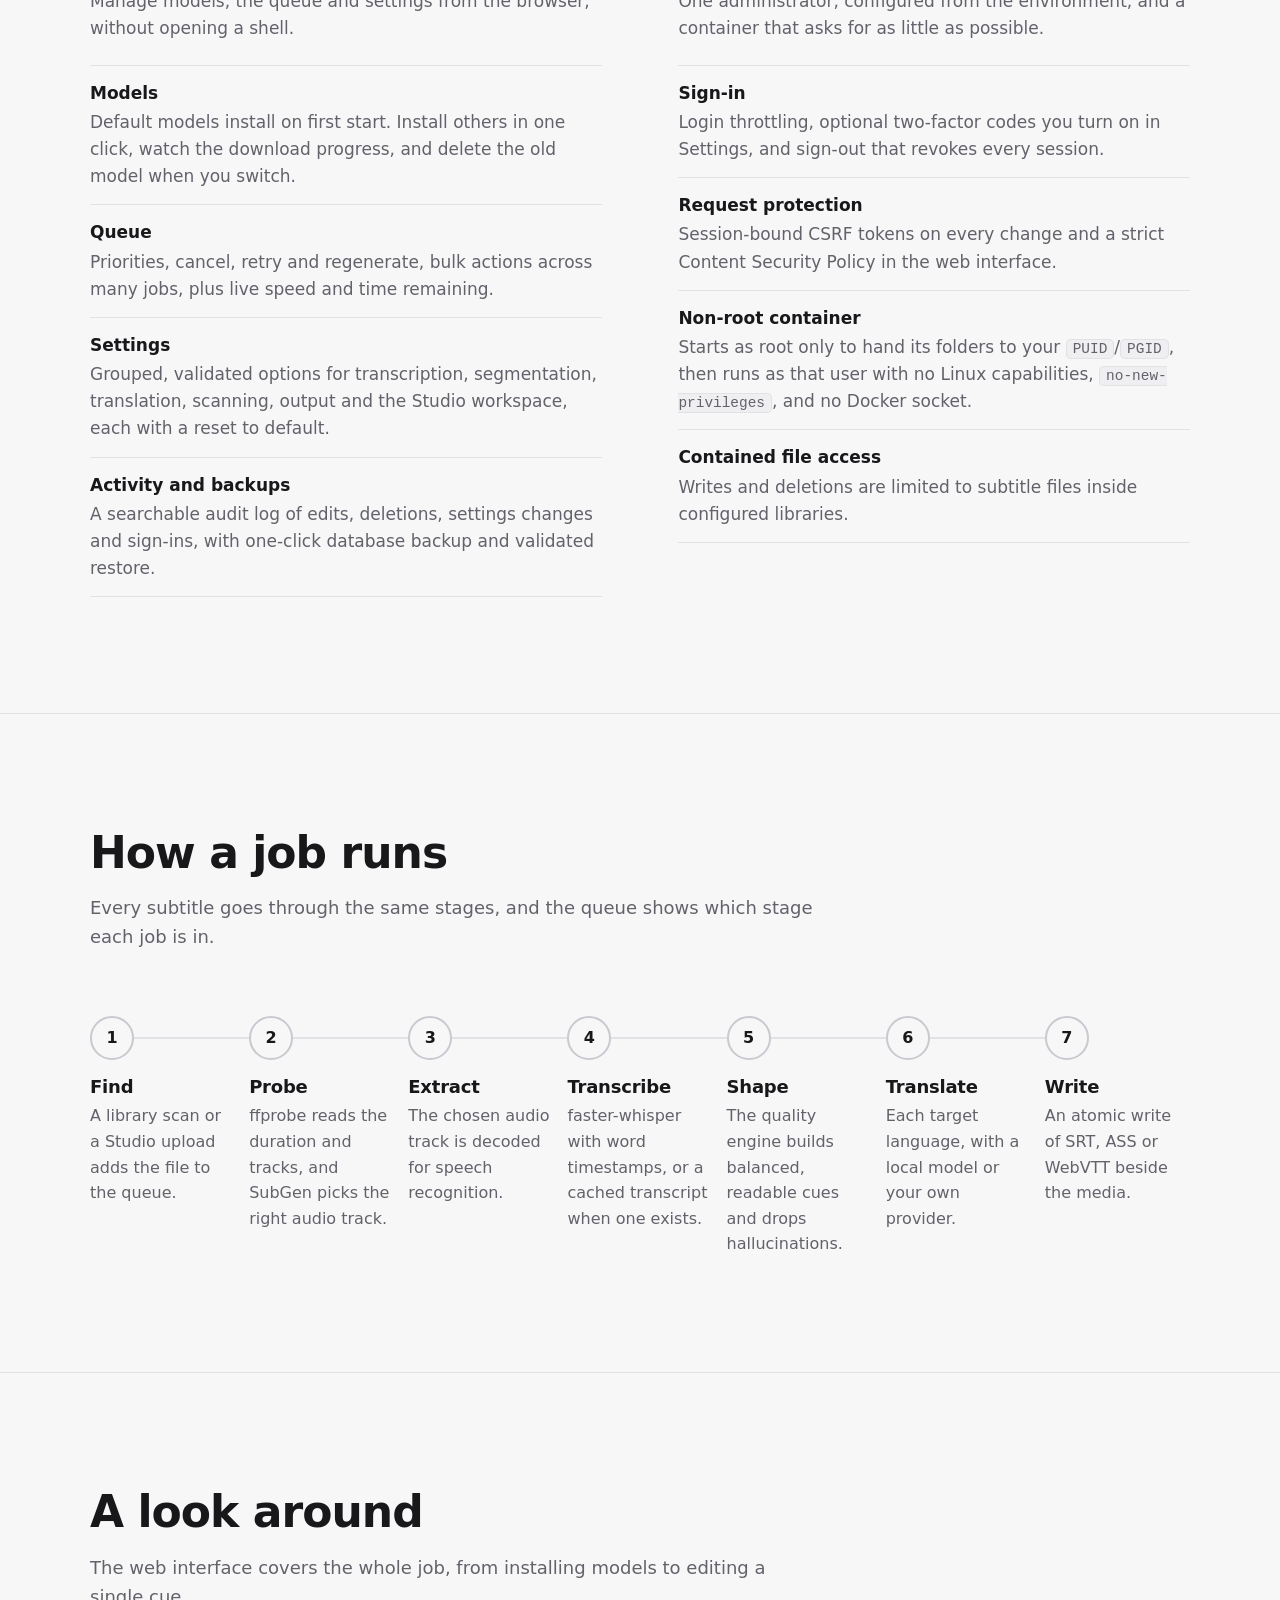
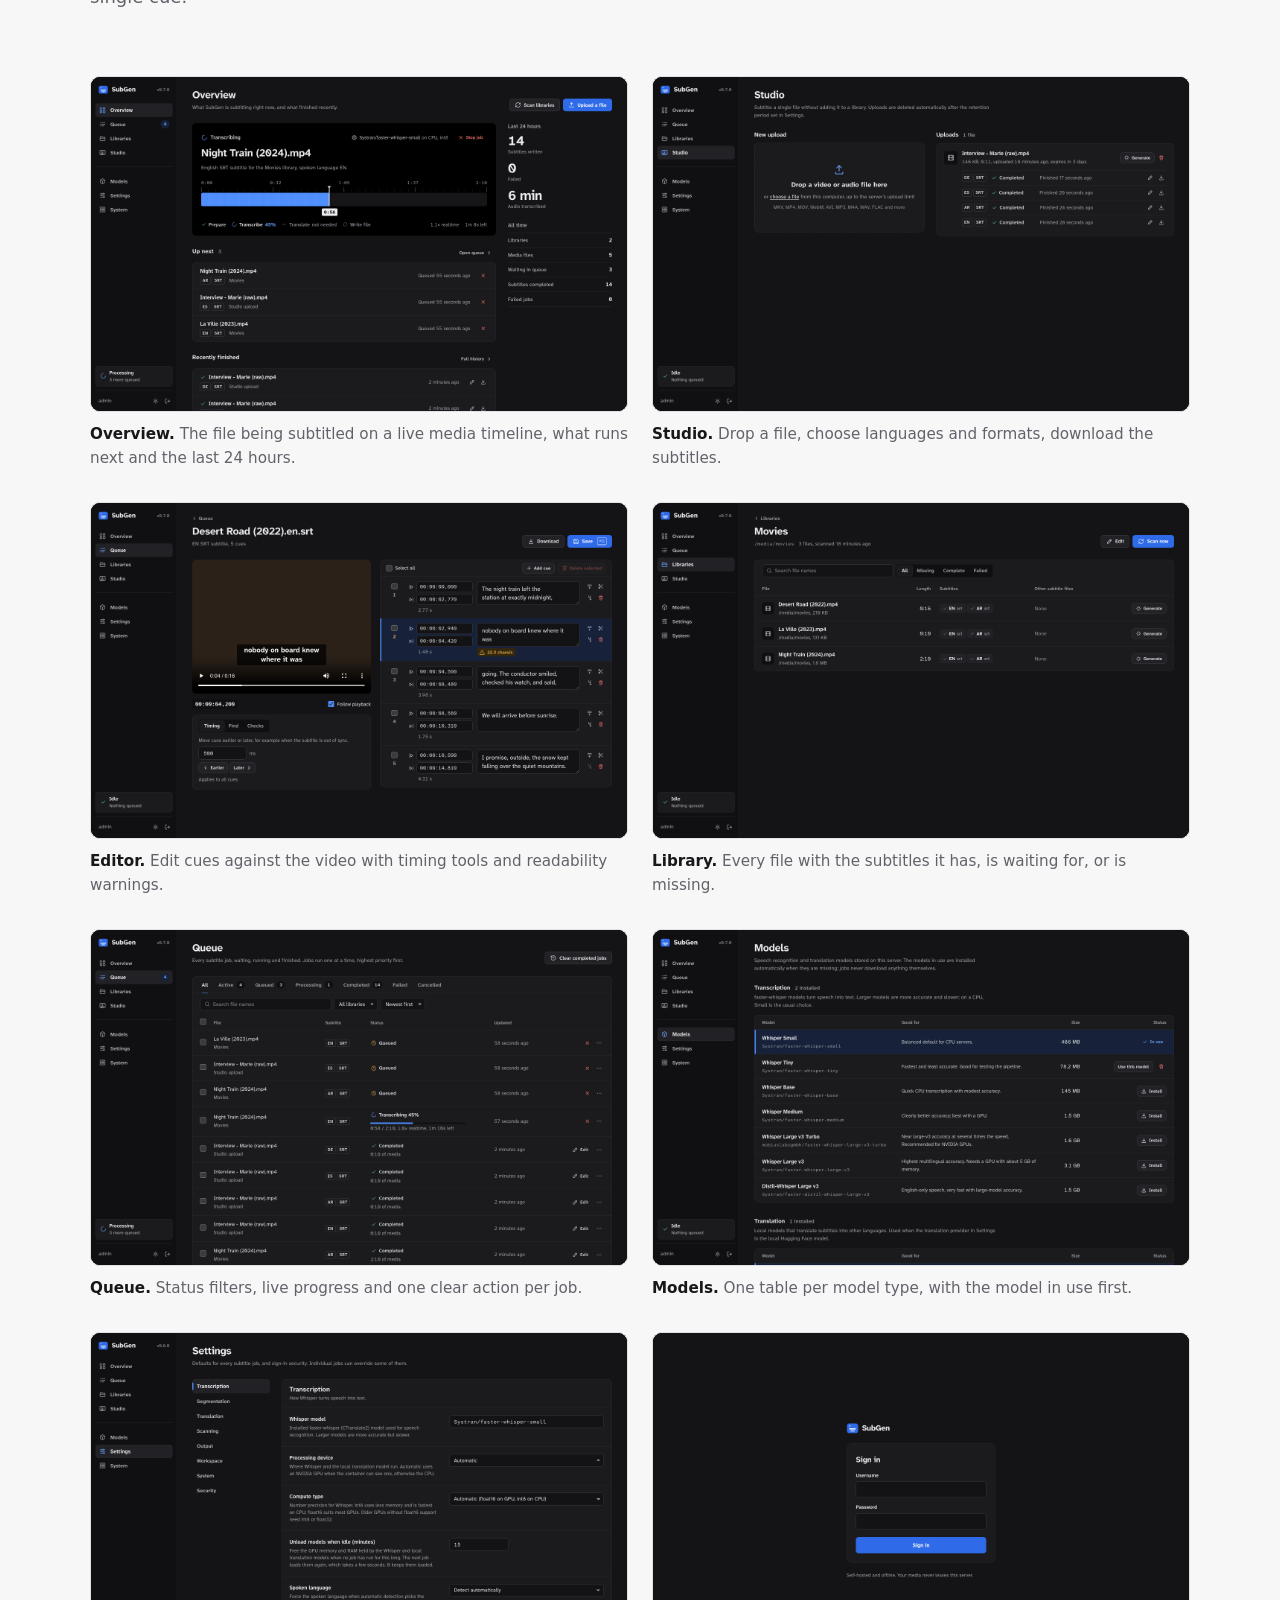
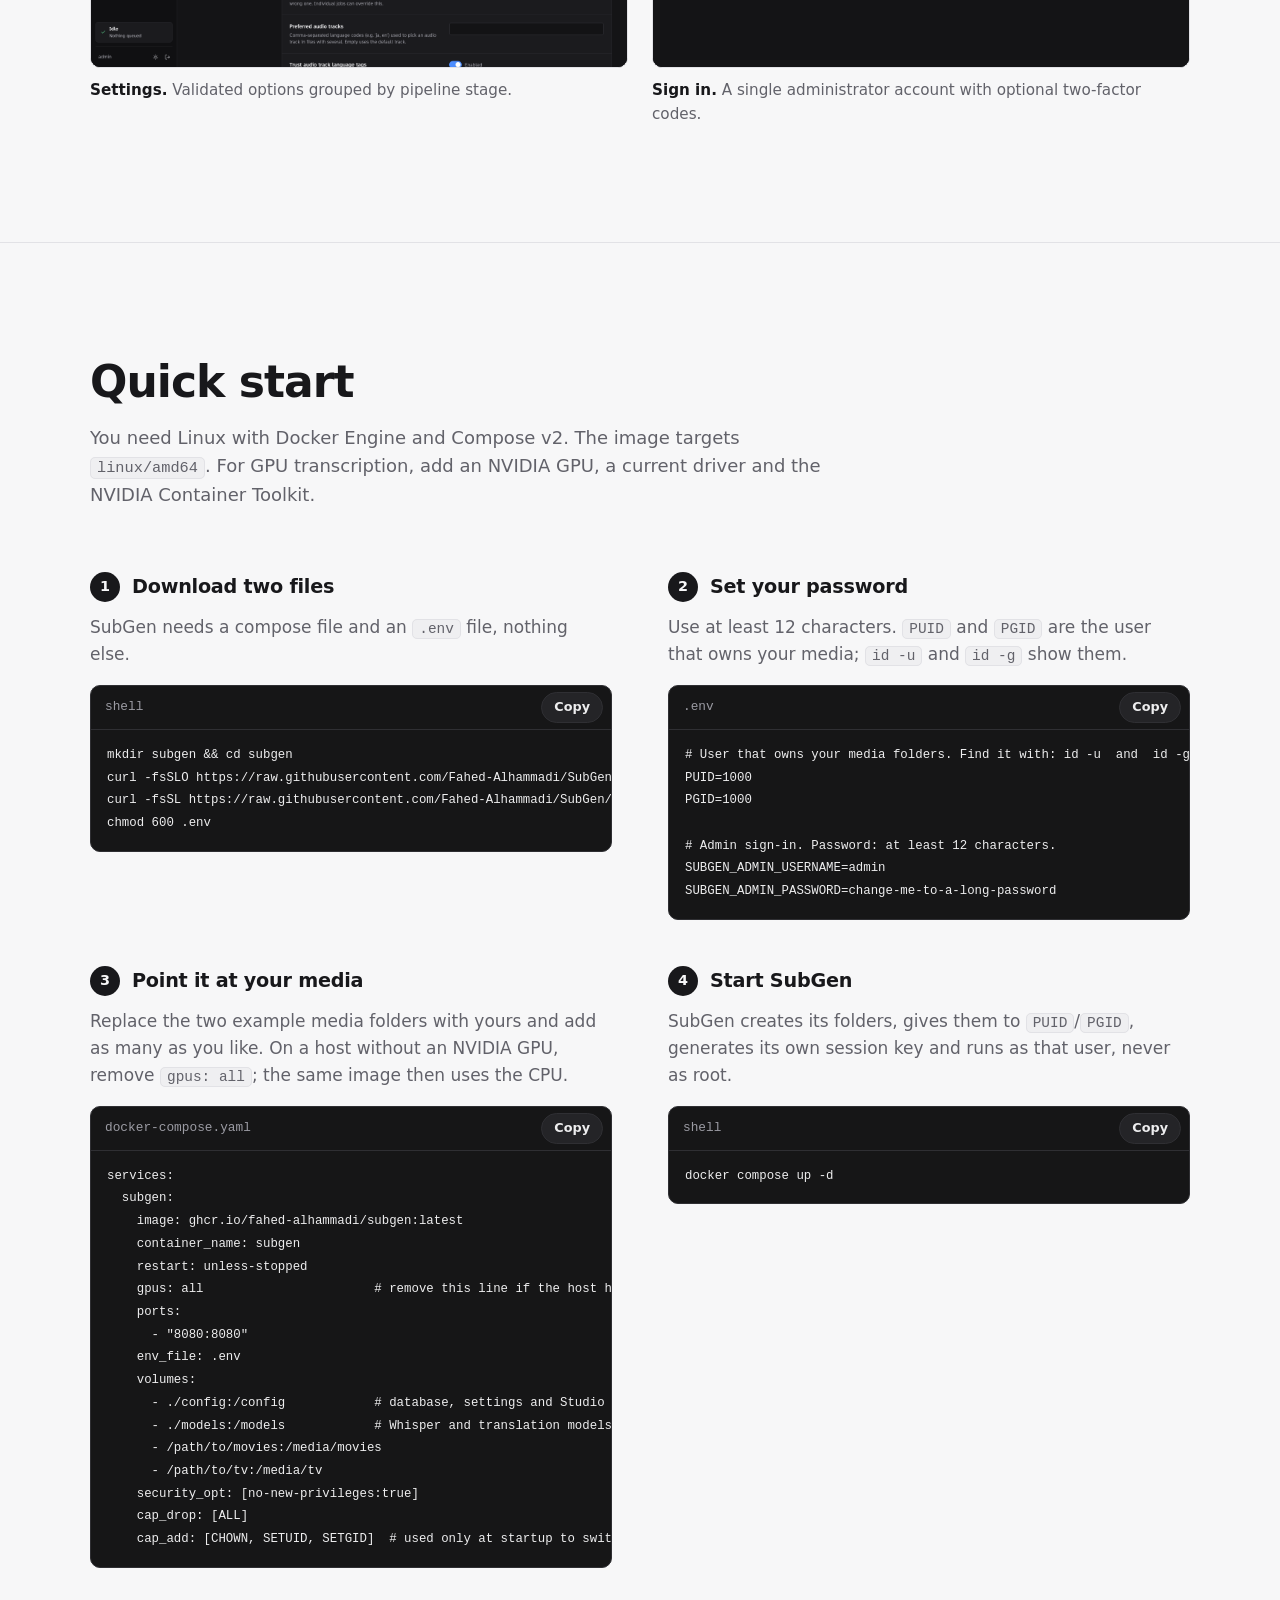
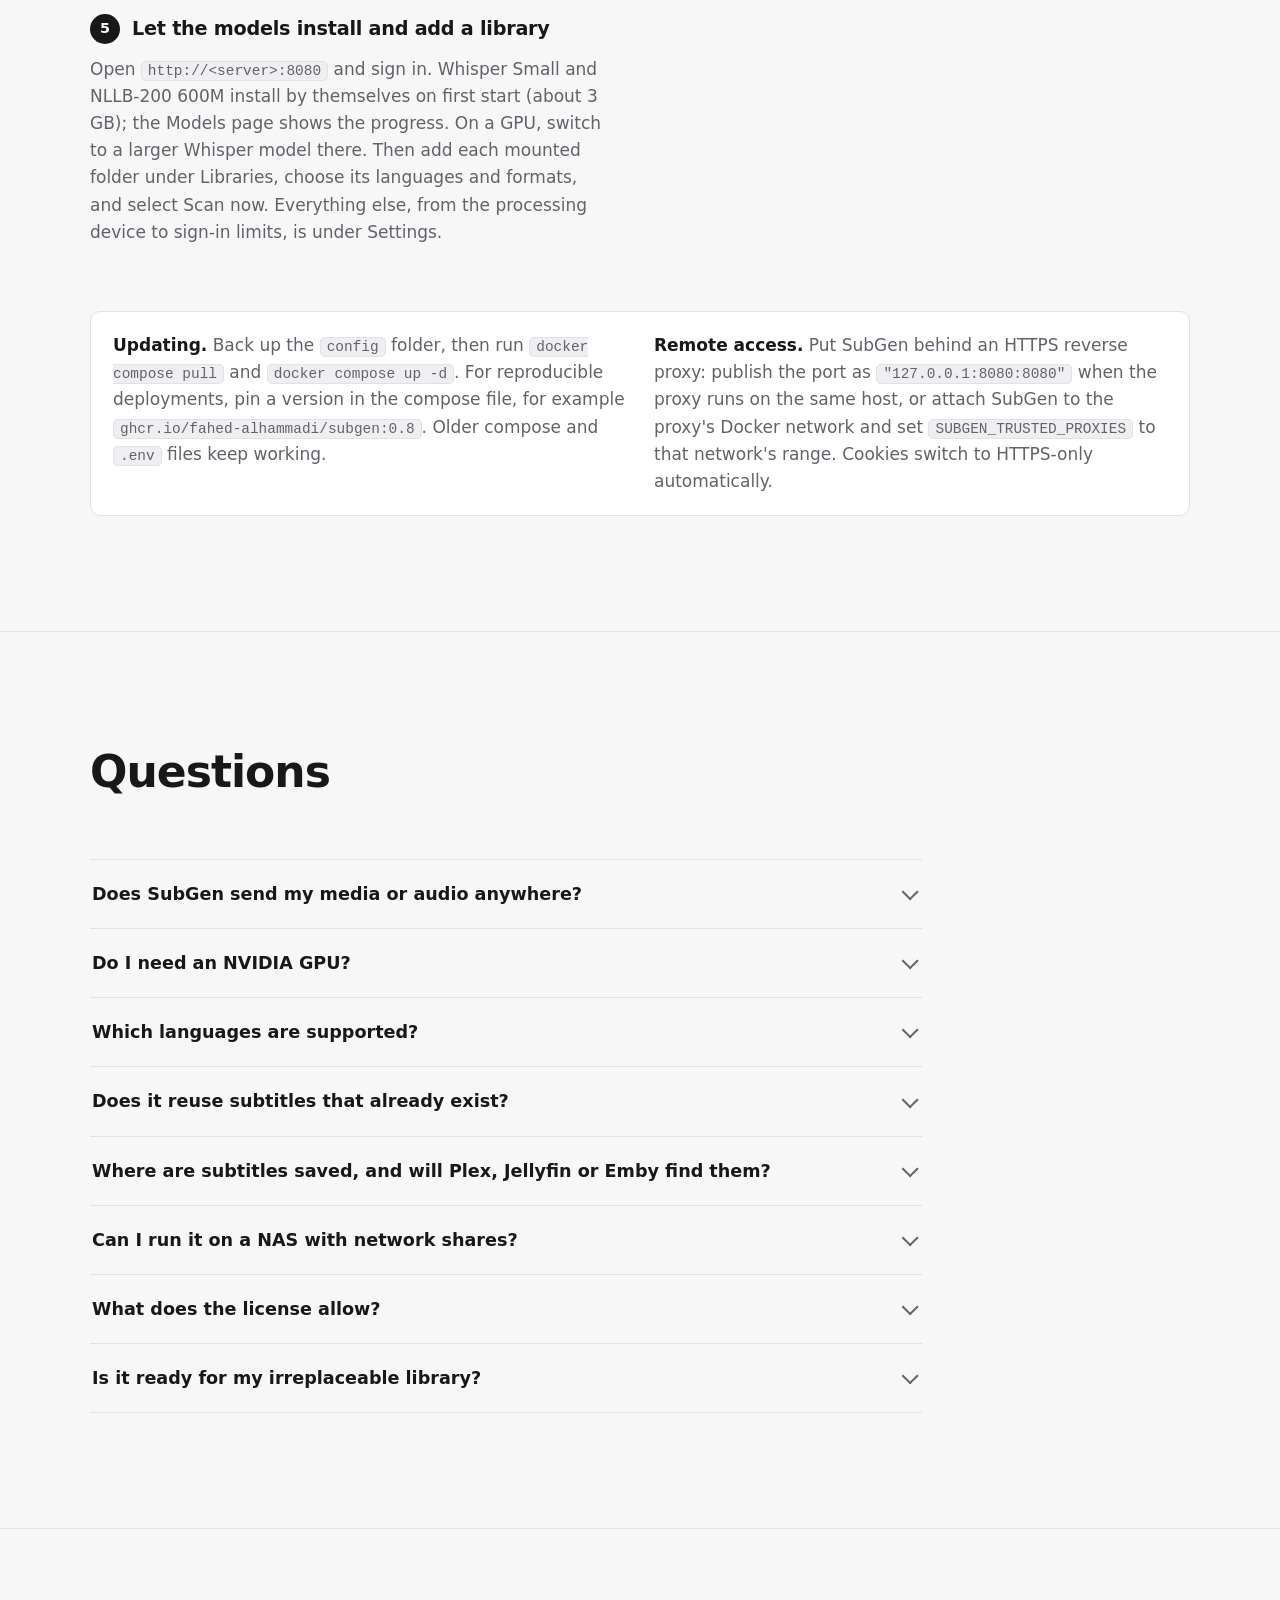
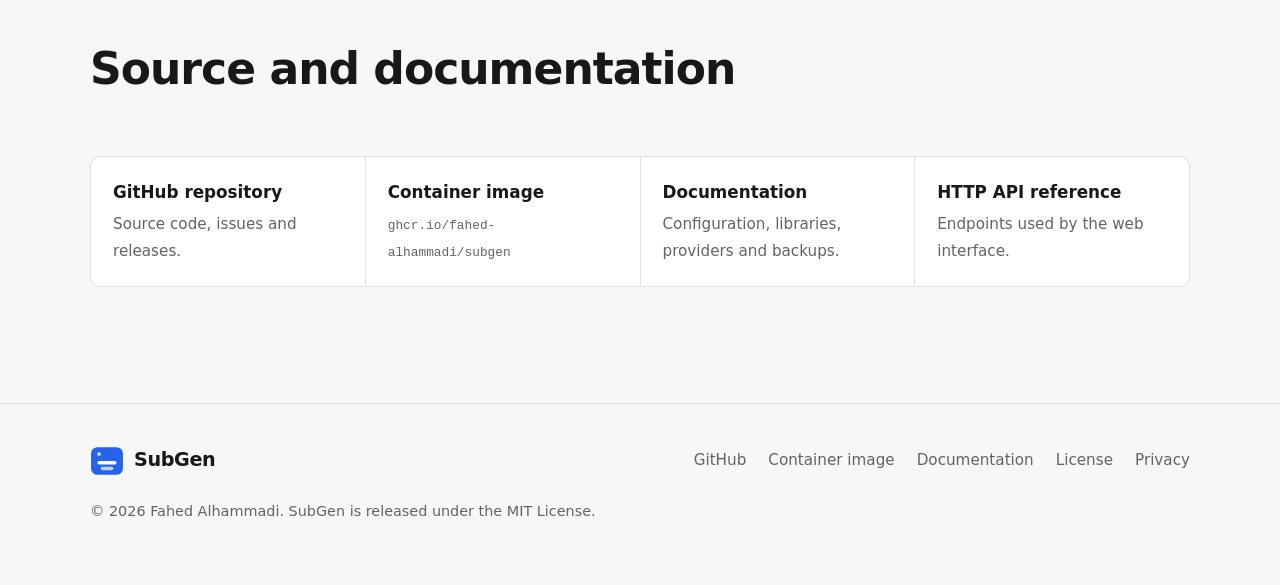
==== commit ffdbedc0: "Release 0.8.0: simpler setup with a short compose file and .env Setting up SubGen now means editing " ====
--- a/Website/index.html
+++ b/Website/index.html
@@ -64,7 +64,7 @@
               View source on GitHub
             </a>
           </div>
-          <p class="hero-note">New in 0.7: a redesigned interface, with a live media timeline for the job being subtitled, models grouped by type and a calmer queue. See the <a href="https://github.com/Fahed-Alhammadi/SubGen/releases">release notes</a>.</p>
+          <p class="hero-note">New in 0.8: a shorter setup. Two small files with one required password; the device, upload, disk-space and sign-in limits moved into Settings. See the <a href="https://github.com/Fahed-Alhammadi/SubGen/releases">release notes</a>.</p>
         </div>
 
         <figure class="player" id="player" aria-labelledby="player-caption">
@@ -294,7 +294,7 @@
             <dl>
               <div><dt>Sign-in</dt><dd>Login throttling, optional two-factor codes you turn on in Settings, and sign-out that revokes every session.</dd></div>
               <div><dt>Request protection</dt><dd>Session-bound CSRF tokens on every change and a strict Content Security Policy in the web interface.</dd></div>
-              <div><dt>Non-root container</dt><dd>Runs as your <code>PUID</code>/<code>PGID</code> with all Linux capabilities dropped, <code>no-new-privileges</code>, and no Docker socket.</dd></div>
+              <div><dt>Non-root container</dt><dd>Starts as root only to hand its folders to your <code>PUID</code>/<code>PGID</code>, then runs as that user with no Linux capabilities, <code>no-new-privileges</code>, and no Docker socket.</dd></div>
               <div><dt>Contained file access</dt><dd>Writes and deletions are limited to subtitle files inside configured libraries.</dd></div>
             </dl>
           </div>
@@ -373,7 +373,7 @@
           </figure>
           <figure class="shot">
             <a class="shot-frame" href="assets/screenshots/settings.png">
-              <img src="assets/screenshots/settings.png" width="1440" height="900" loading="lazy" decoding="async" alt="SubGen settings page with a section menu for transcription, segmentation, translation, scanning, output, workspace and security.">
+              <img src="assets/screenshots/settings.png" width="1440" height="900" loading="lazy" decoding="async" alt="SubGen settings page with a section menu for transcription, segmentation, translation, scanning, output, workspace, system and security, showing the Whisper model, processing device and compute type.">
               <span class="shot-fallback" aria-hidden="true"><b>Settings</b>Screenshot coming soon</span>
             </a>
             <figcaption><b>Settings.</b> Validated options grouped by pipeline stage.</figcaption>
@@ -398,30 +398,57 @@
         </div>
         <ol class="steps">
           <li>
-            <h3>Clone and prepare folders</h3>
-            <p>Configuration, models and media live in folders you control.</p>
+            <h3>Download two files</h3>
+            <p>SubGen needs a compose file and an <code>.env</code> file, nothing else.</p>
             <div class="code">
               <div class="code-head"><span>shell</span><button type="button" class="copy" hidden>Copy</button></div>
-              <pre><code>git clone https://github.com/Fahed-Alhammadi/SubGen.git
-cd SubGen
-cp .env.example .env
-mkdir -p data/config data/models media
-chown -R 1000:1000 data media</code></pre>
+              <pre><code>mkdir subgen &amp;&amp; cd subgen
+curl -fsSLO https://raw.githubusercontent.com/Fahed-Alhammadi/SubGen/main/docker-compose.yaml
+curl -fsSL https://raw.githubusercontent.com/Fahed-Alhammadi/SubGen/main/.env.example -o .env
+chmod 600 .env</code></pre>
             </div>
           </li>
           <li>
-            <h3>Set your credentials</h3>
-            <p>Replace the placeholders in <code>.env</code>. Generate a signing key with <code>openssl rand -hex 32</code>.</p>
+            <h3>Set your password</h3>
+            <p>Use at least 12 characters. <code>PUID</code> and <code>PGID</code> are the user that owns your media; <code>id -u</code> and <code>id -g</code> show them.</p>
             <div class="code">
               <div class="code-head"><span>.env</span><button type="button" class="copy" hidden>Copy</button></div>
-              <pre><code>SUBGEN_ADMIN_USERNAME=admin
-SUBGEN_ADMIN_PASSWORD=replace-with-a-long-unique-password
-SUBGEN_SECRET_KEY=replace-with-at-least-32-random-characters</code></pre>
+              <pre><code># User that owns your media folders. Find it with: id -u  and  id -g
+PUID=1000
+PGID=1000
+
+# Admin sign-in. Password: at least 12 characters.
+SUBGEN_ADMIN_USERNAME=admin
+SUBGEN_ADMIN_PASSWORD=change-me-to-a-long-password</code></pre>
+            </div>
+          </li>
+          <li>
+            <h3>Point it at your media</h3>
+            <p>Replace the two example media folders with yours and add as many as you like. On a host without an NVIDIA GPU, remove <code>gpus: all</code>; the same image then uses the CPU.</p>
+            <div class="code">
+              <div class="code-head"><span>docker-compose.yaml</span><button type="button" class="copy" hidden>Copy</button></div>
+              <pre><code>services:
+  subgen:
+    image: ghcr.io/fahed-alhammadi/subgen:latest
+    container_name: subgen
+    restart: unless-stopped
+    gpus: all                       # remove this line if the host has no NVIDIA GPU
+    ports:
+      - "8080:8080"
+    env_file: .env
+    volumes:
+      - ./config:/config            # database, settings and Studio uploads
+      - ./models:/models            # Whisper and translation models
+      - /path/to/movies:/media/movies
+      - /path/to/tv:/media/tv
+    security_opt: [no-new-privileges:true]
+    cap_drop: [ALL]
+    cap_add: [CHOWN, SETUID, SETGID]  # used only at startup to switch to PUID/PGID</code></pre>
             </div>
           </li>
           <li>
             <h3>Start SubGen</h3>
-            <p>The compose file grants NVIDIA GPU access. On a CPU-only host, comment out <code>gpus: all</code> first and the same image uses the CPU.</p>
+            <p>SubGen creates its folders, gives them to <code>PUID</code>/<code>PGID</code>, generates its own session key and runs as that user, never as root.</p>
             <div class="code">
               <div class="code-head"><span>shell</span><button type="button" class="copy" hidden>Copy</button></div>
               <pre><code>docker compose up -d</code></pre>
@@ -429,13 +456,13 @@
           </li>
           <li>
             <h3>Let the models install and add a library</h3>
-            <p>Open <code>http://127.0.0.1:8080</code> and sign in. Whisper Small and NLLB-200 600M install by themselves on first start (about 3 GB); the Models page shows the progress. On a GPU, switch to a larger Whisper model there. Then add each mounted folder under Libraries, choose its languages and formats, and select Scan now.</p>
+            <p>Open <code>http://&lt;server&gt;:8080</code> and sign in. Whisper Small and NLLB-200 600M install by themselves on first start (about 3 GB); the Models page shows the progress. On a GPU, switch to a larger Whisper model there. Then add each mounted folder under Libraries, choose its languages and formats, and select Scan now. Everything else, from the processing device to sign-in limits, is under Settings.</p>
           </li>
         </ol>
 
         <div class="callout">
-          <p><strong>Updating.</strong> Back up <code>/config</code>, then run <code>docker compose pull</code> and <code>docker compose up -d</code>. For reproducible deployments, pin a version with <code>SUBGEN_IMAGE=ghcr.io/fahed-alhammadi/subgen:0.6</code> in <code>.env</code>.</p>
-          <p><strong>Remote access.</strong> Keep the default localhost bind and put SubGen behind an HTTPS reverse proxy. Mount extra libraries as separate paths below <code>/media</code>.</p>
+          <p><strong>Updating.</strong> Back up the <code>config</code> folder, then run <code>docker compose pull</code> and <code>docker compose up -d</code>. For reproducible deployments, pin a version in the compose file, for example <code>ghcr.io/fahed-alhammadi/subgen:0.8</code>. Older compose and <code>.env</code> files keep working.</p>
+          <p><strong>Remote access.</strong> Put SubGen behind an HTTPS reverse proxy: publish the port as <code>"127.0.0.1:8080:8080"</code> when the proxy runs on the same host, or attach SubGen to the proxy's Docker network and set <code>SUBGEN_TRUSTED_PROXIES</code> to that network's range. Cookies switch to HTTPS-only automatically.</p>
         </div>
       </div>
     </section>
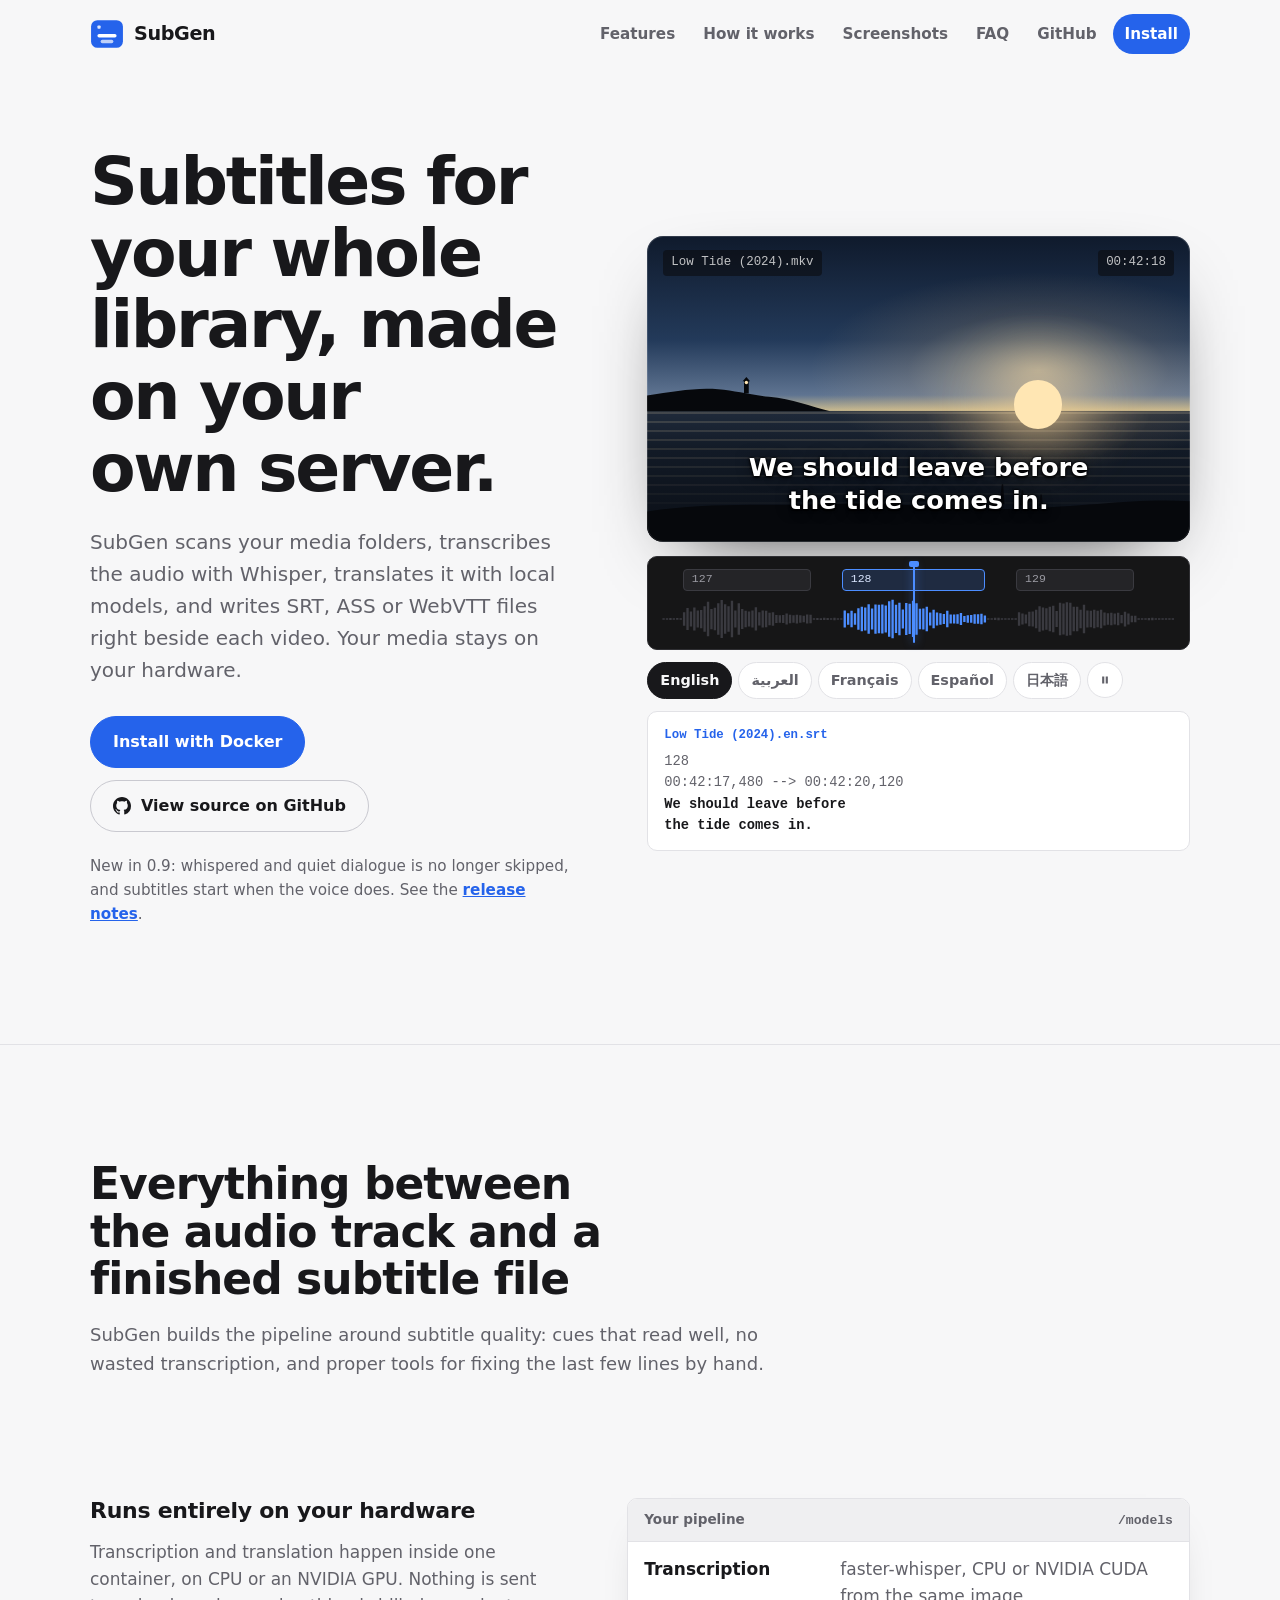
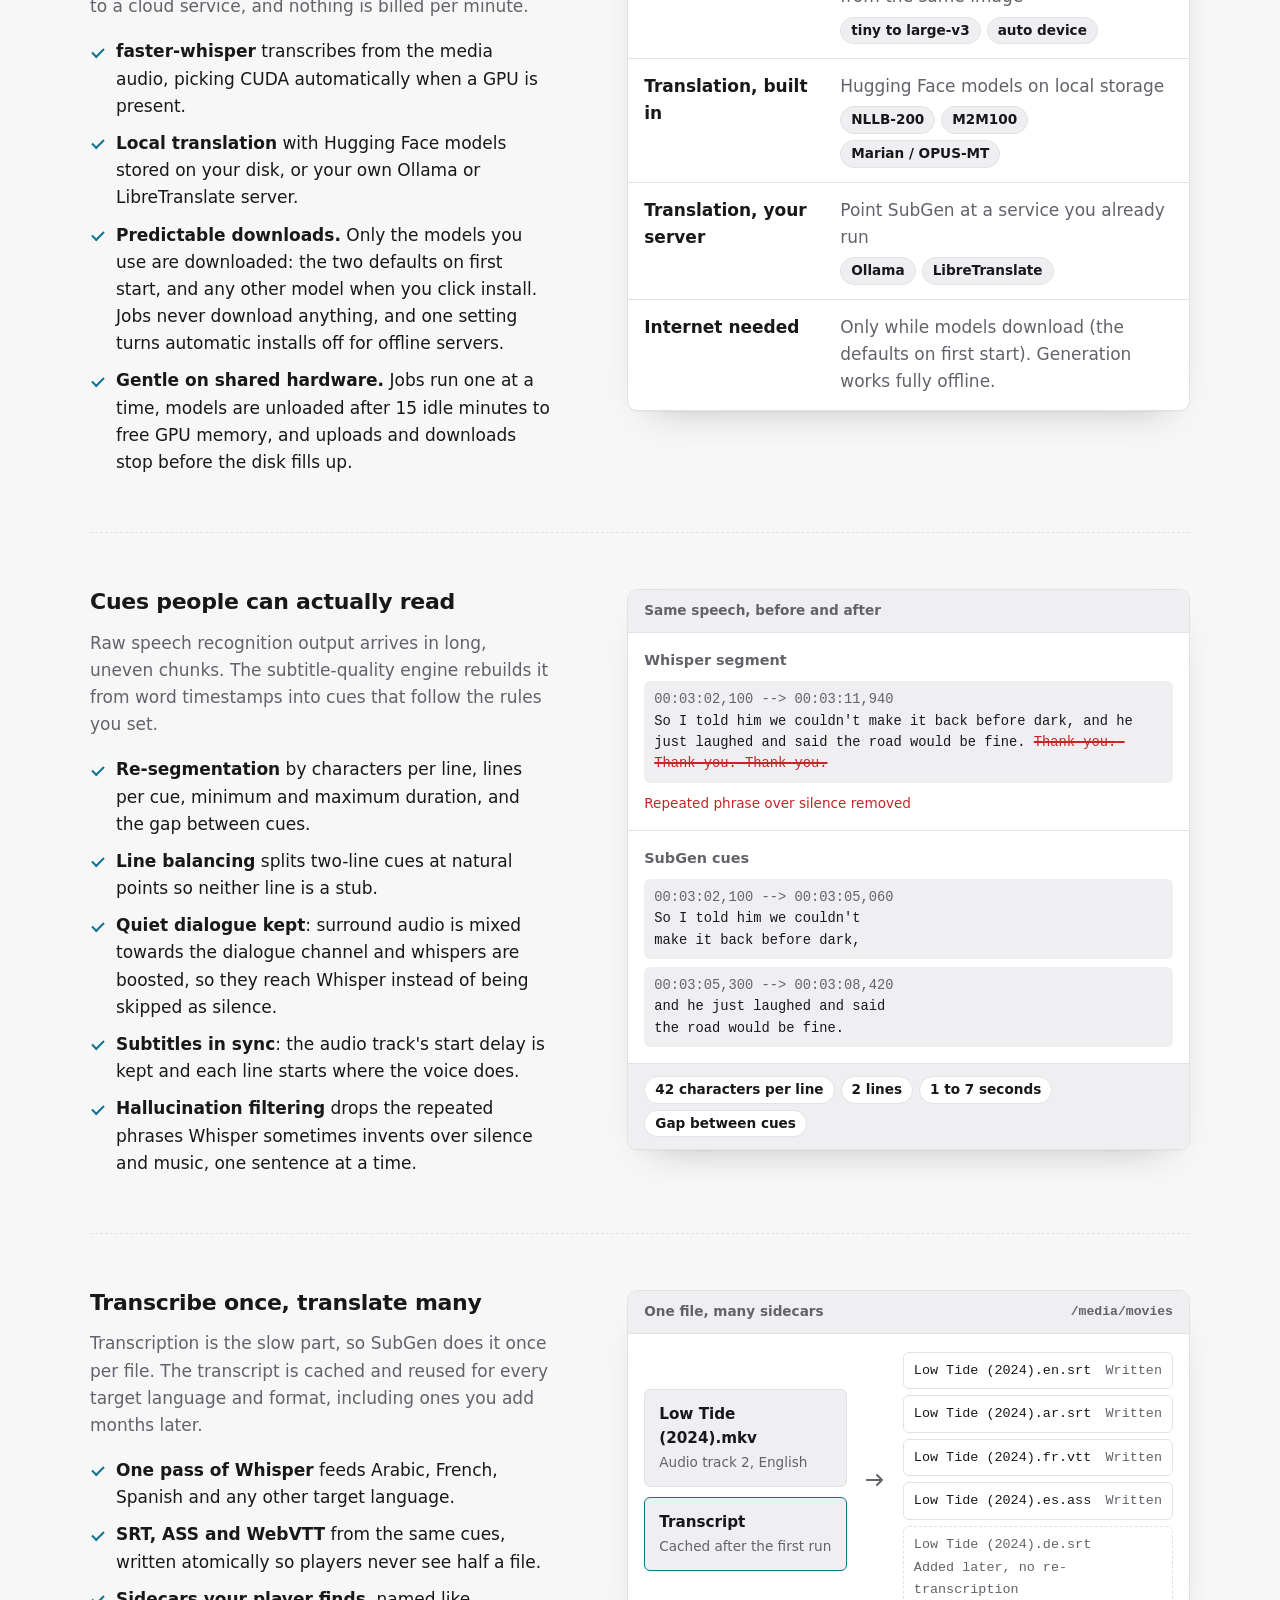
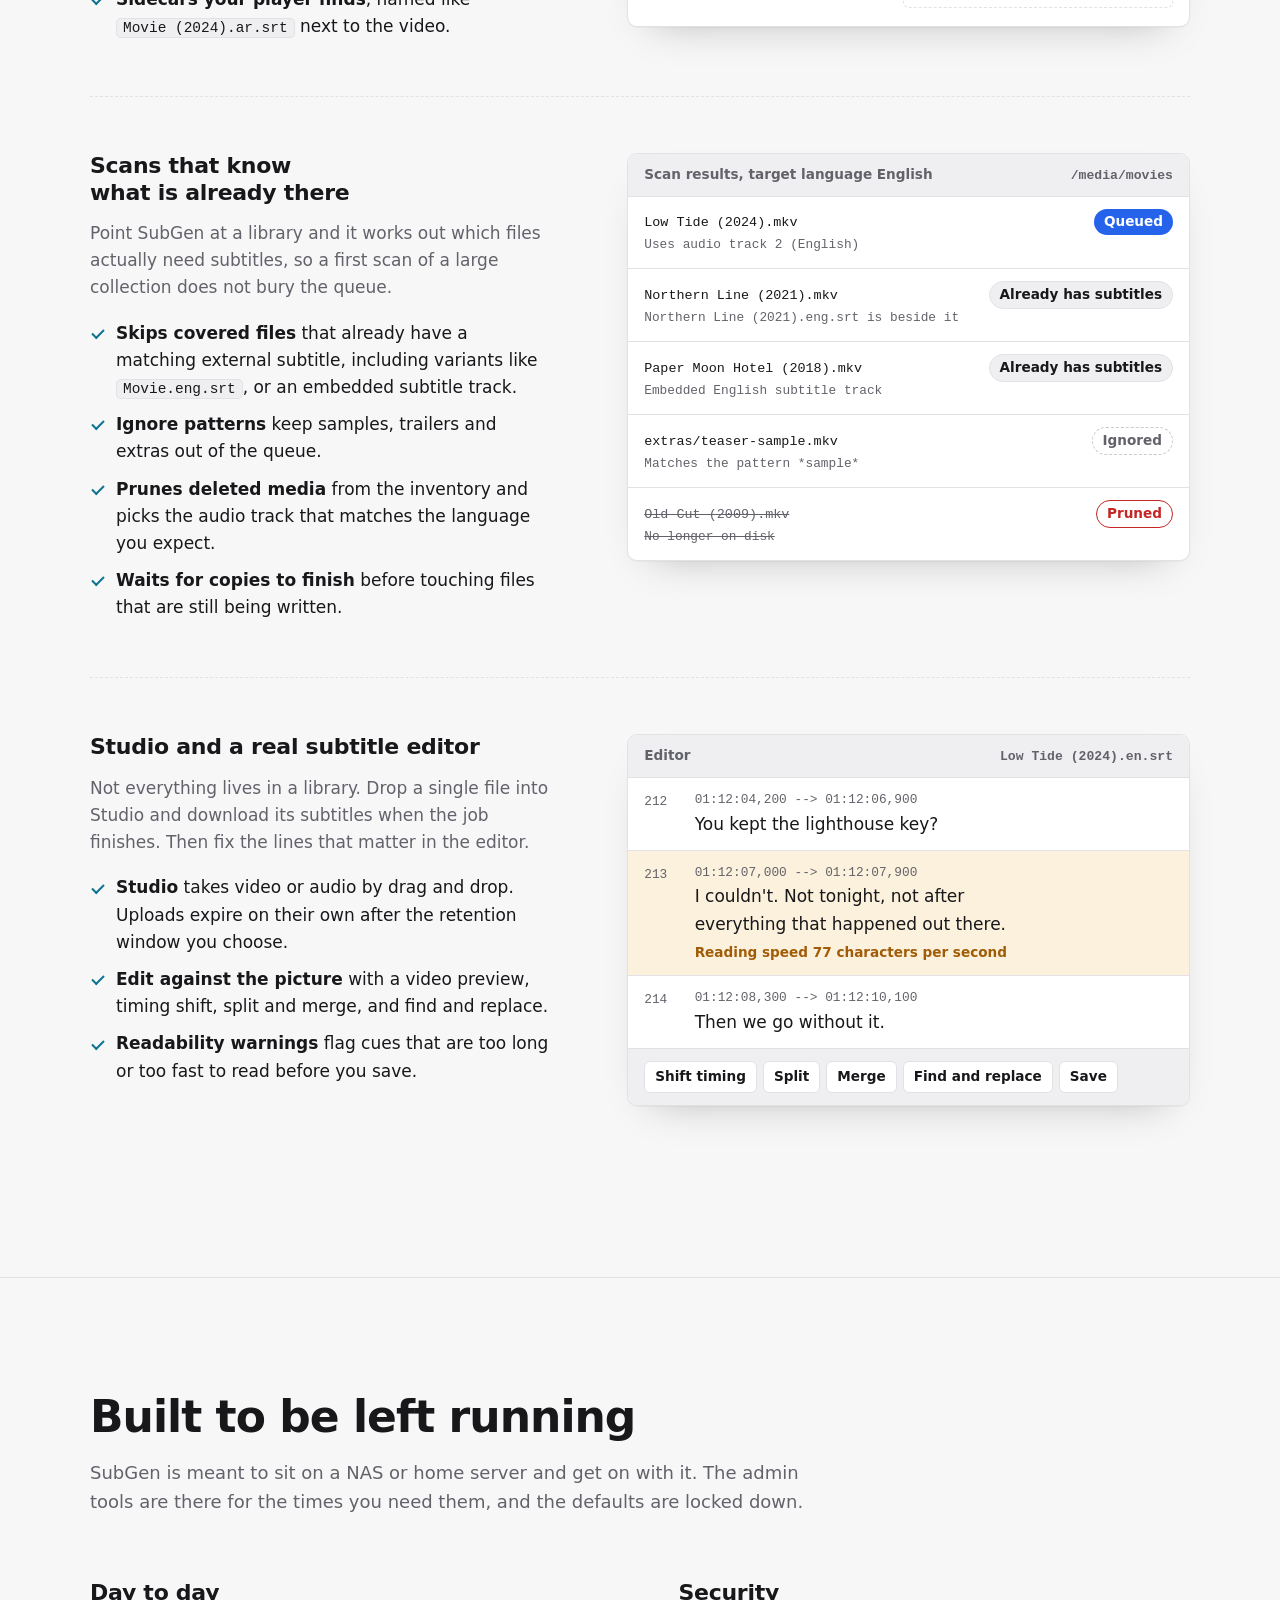
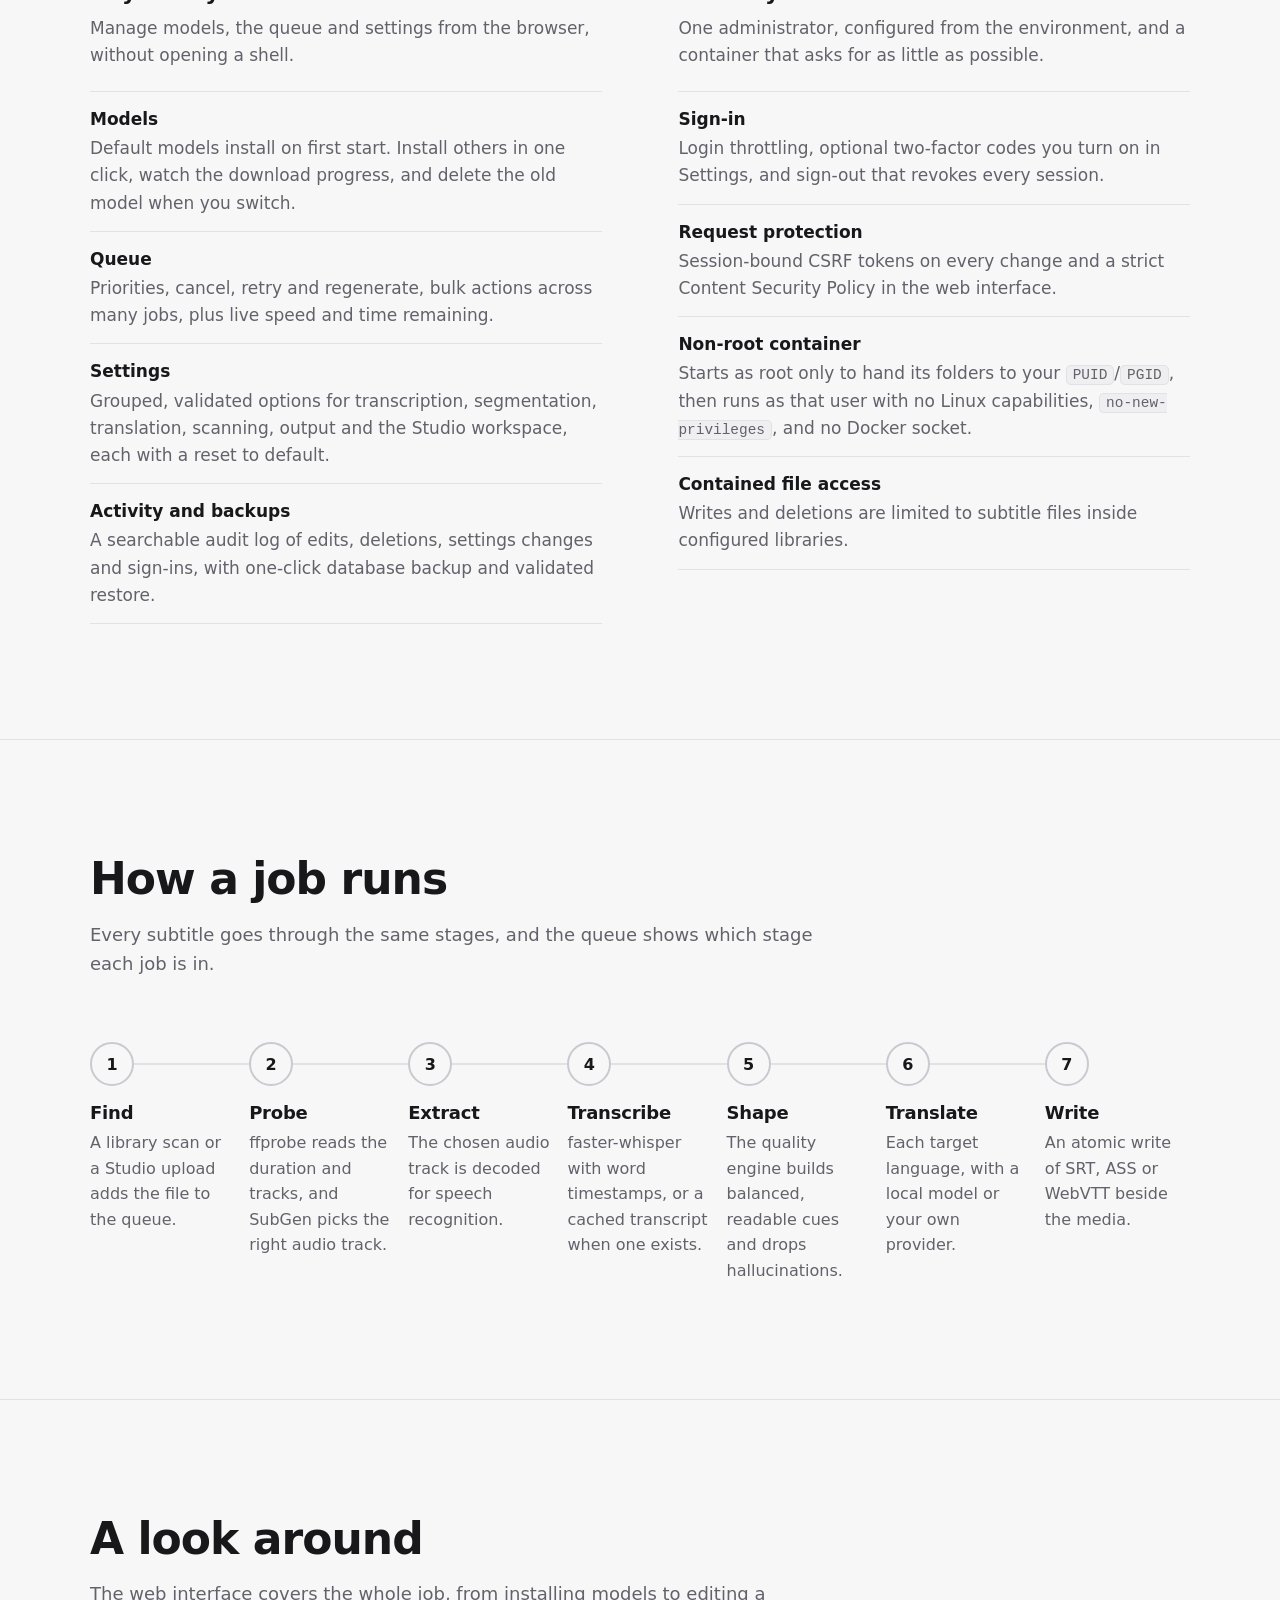
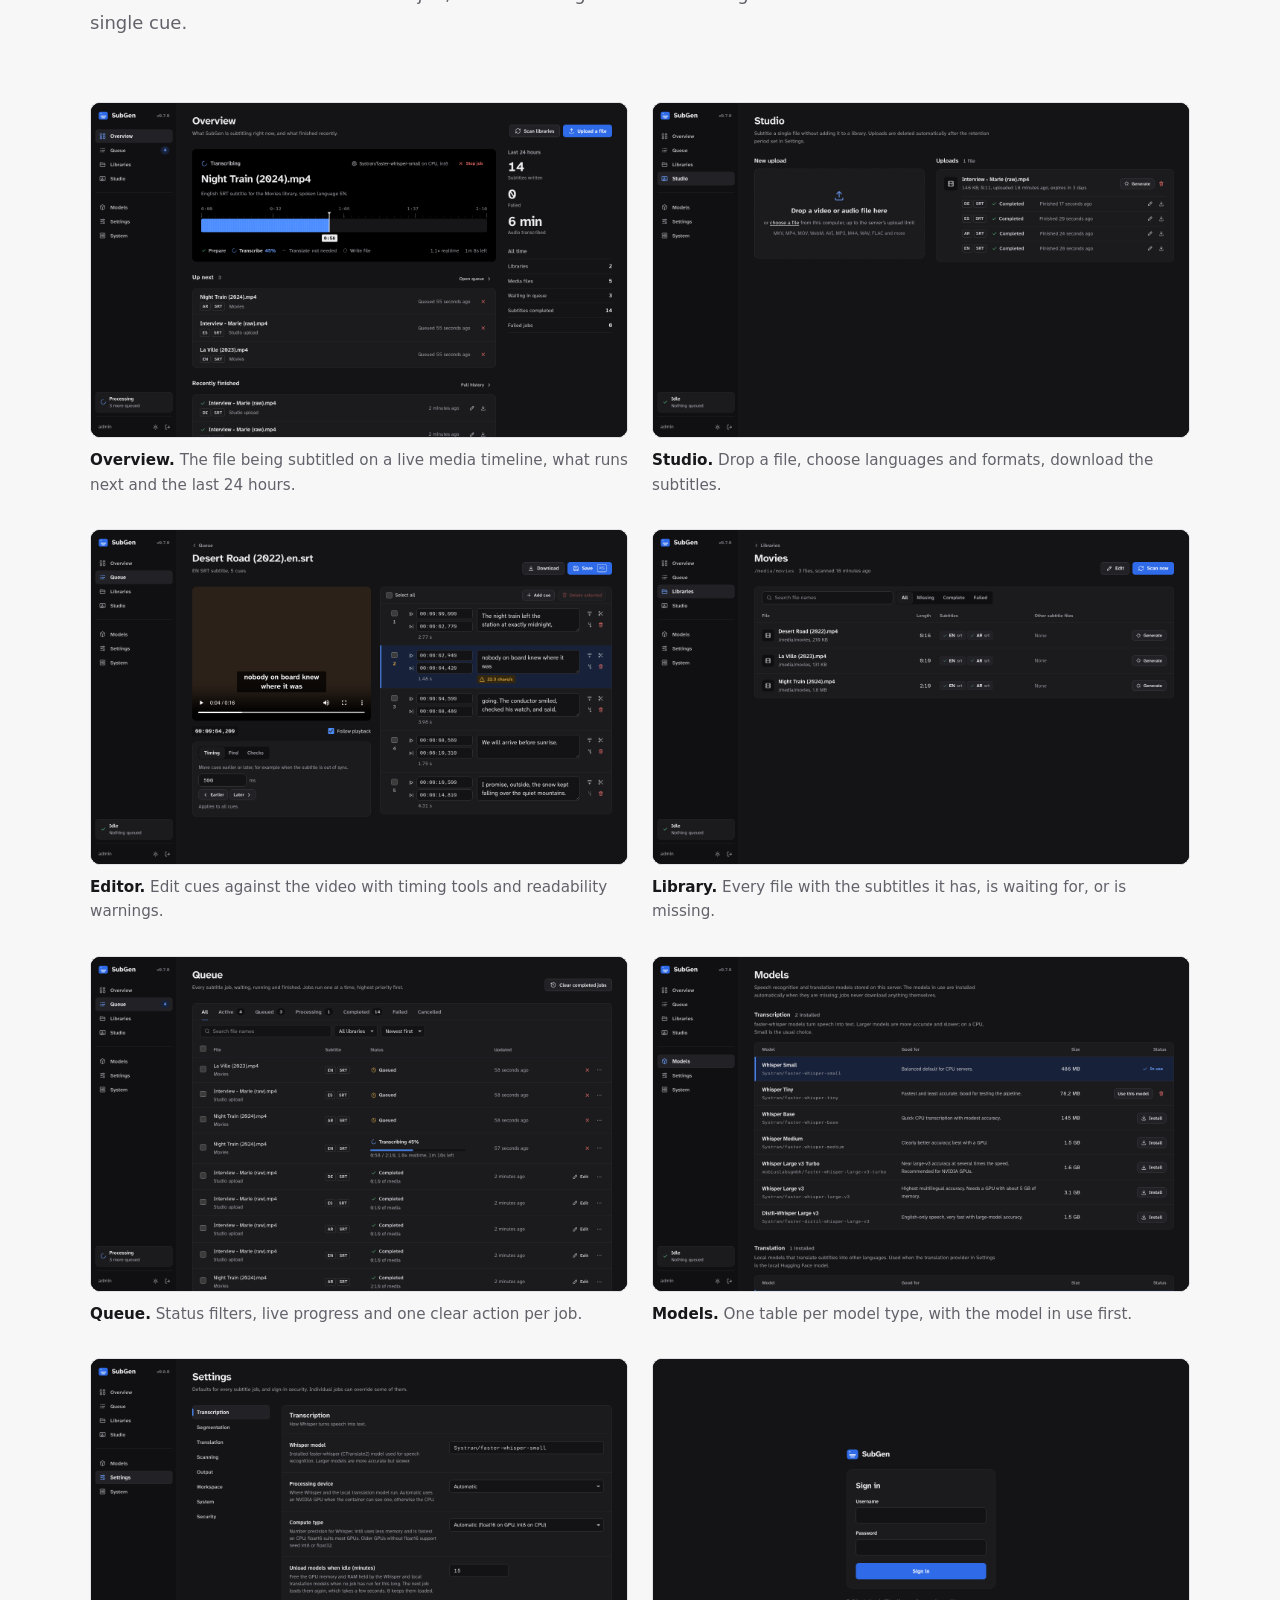
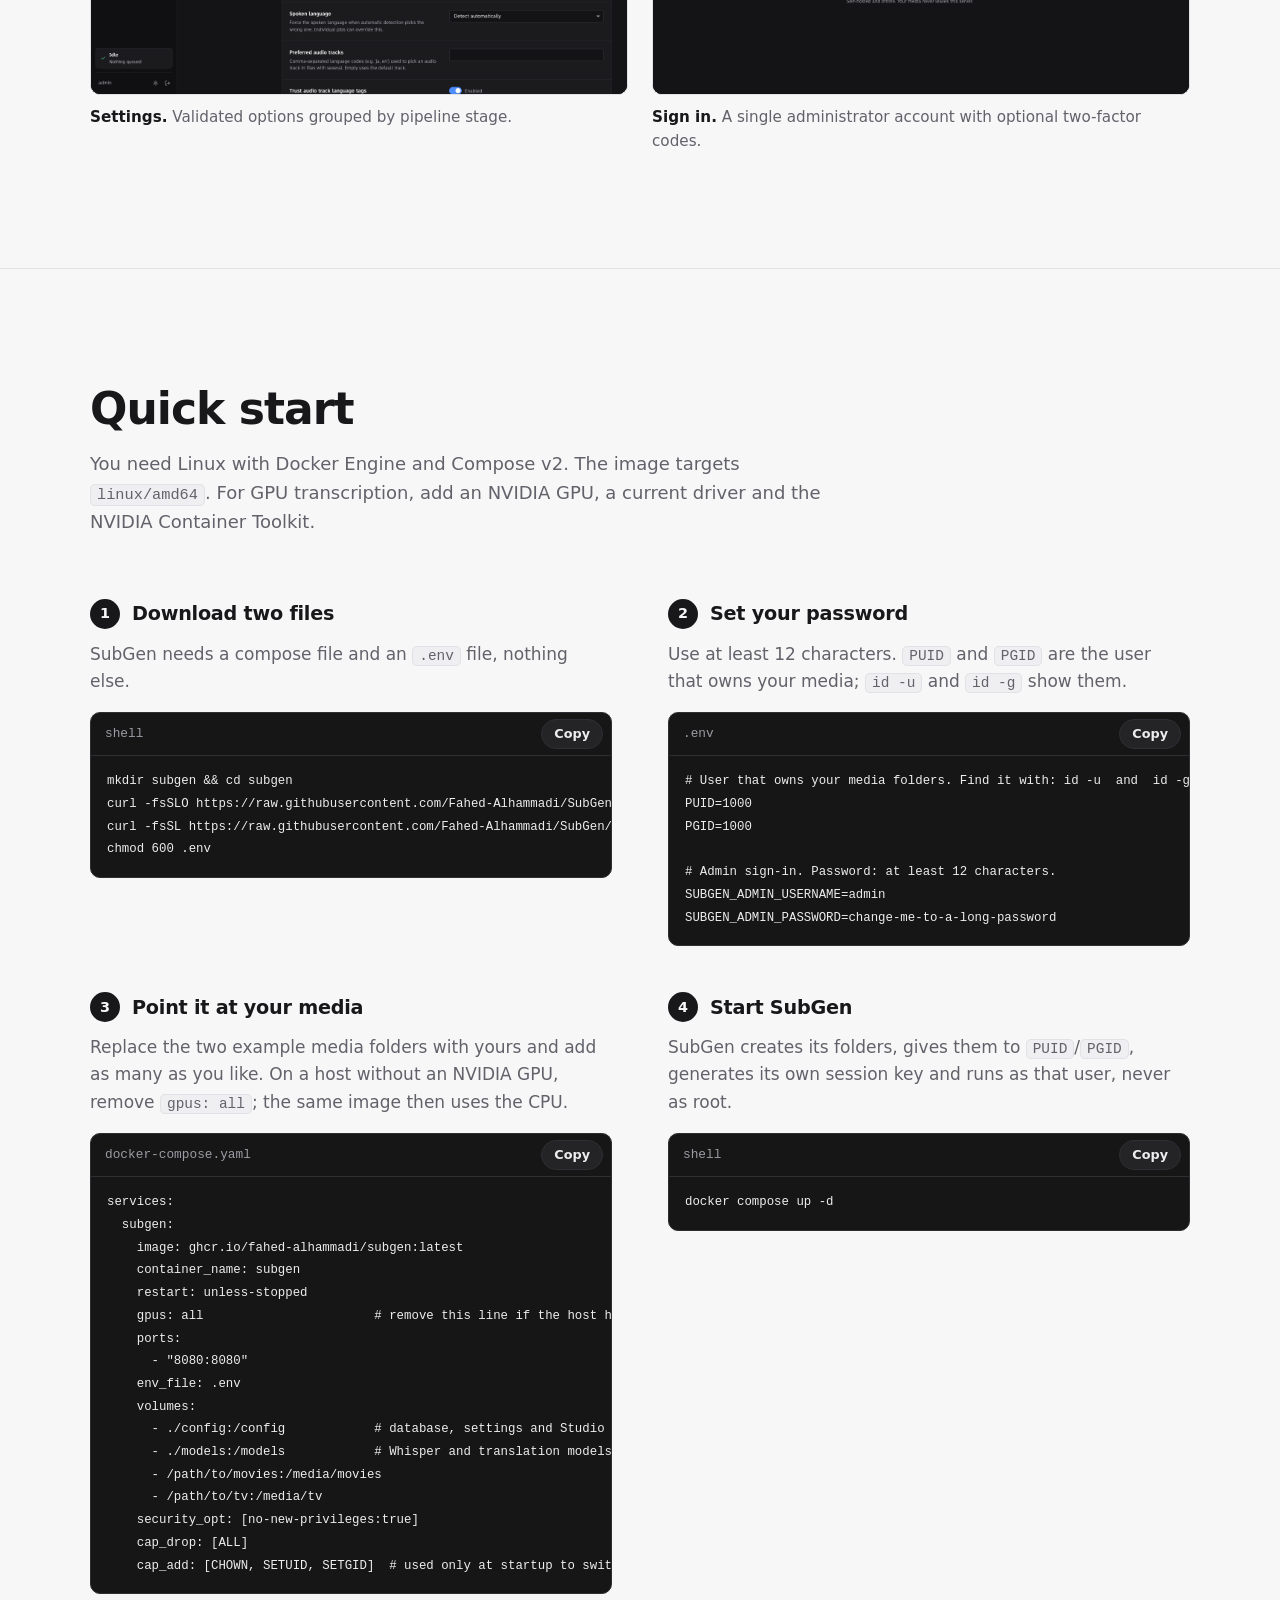
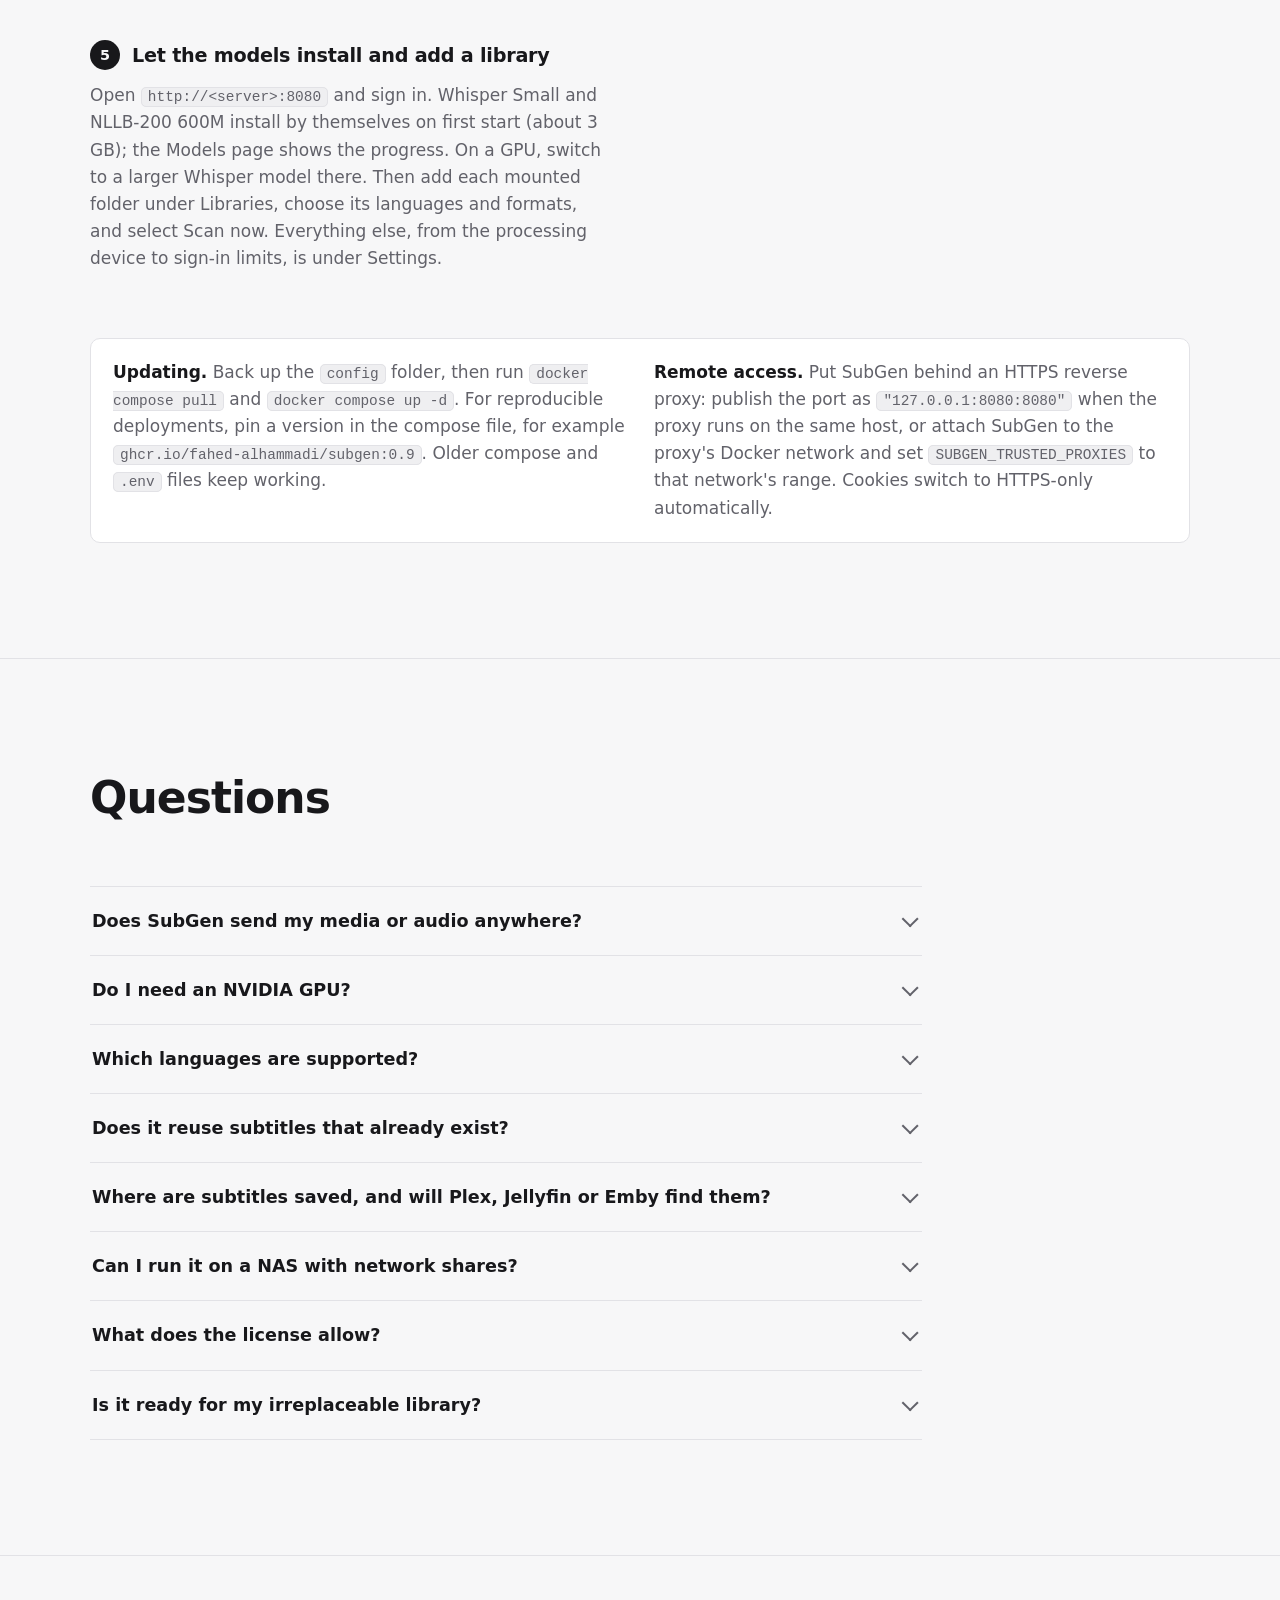
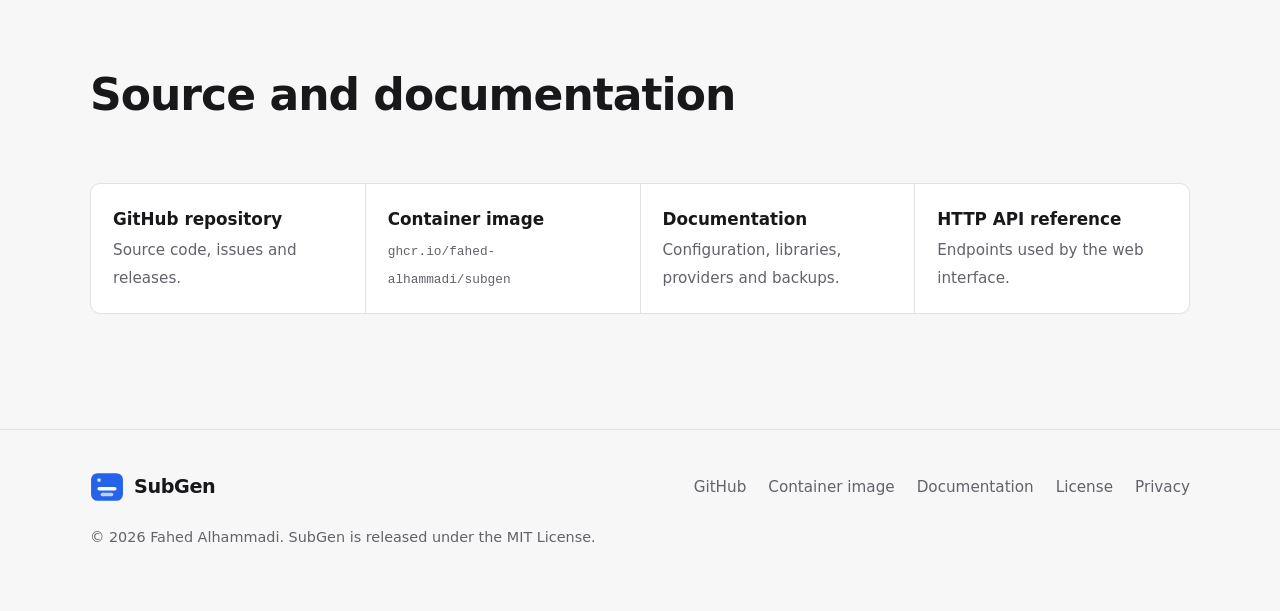
==== commit a2b9029a: "Release 0.9.0: keep quiet dialogue and sync subtitles to speech Whispered and quiet lines were cut b" ====
--- a/Website/index.html
+++ b/Website/index.html
@@ -64,7 +64,7 @@
               View source on GitHub
             </a>
           </div>
-          <p class="hero-note">New in 0.8: a shorter setup. Two small files with one required password; the device, upload, disk-space and sign-in limits moved into Settings. See the <a href="https://github.com/Fahed-Alhammadi/SubGen/releases">release notes</a>.</p>
+          <p class="hero-note">New in 0.9: whispered and quiet dialogue is no longer skipped, and subtitles start when the voice does. See the <a href="https://github.com/Fahed-Alhammadi/SubGen/releases">release notes</a>.</p>
         </div>
 
         <figure class="player" id="player" aria-labelledby="player-caption">
@@ -167,7 +167,9 @@
             <ul class="ticks">
               <li><strong>Re-segmentation</strong> by characters per line, lines per cue, minimum and maximum duration, and the gap between cues.</li>
               <li><strong>Line balancing</strong> splits two-line cues at natural points so neither line is a stub.</li>
-              <li><strong>Hallucination filtering</strong> drops the repeated phrases Whisper sometimes invents over silence and music.</li>
+              <li><strong>Quiet dialogue kept</strong>: surround audio is mixed towards the dialogue channel and whispers are boosted, so they reach Whisper instead of being skipped as silence.</li>
+              <li><strong>Subtitles in sync</strong>: the audio track's start delay is kept and each line starts where the voice does.</li>
+              <li><strong>Hallucination filtering</strong> drops the repeated phrases Whisper sometimes invents over silence and music, one sentence at a time.</li>
             </ul>
           </div>
           <div class="artifact">
@@ -461,7 +463,7 @@
         </ol>
 
         <div class="callout">
-          <p><strong>Updating.</strong> Back up the <code>config</code> folder, then run <code>docker compose pull</code> and <code>docker compose up -d</code>. For reproducible deployments, pin a version in the compose file, for example <code>ghcr.io/fahed-alhammadi/subgen:0.8</code>. Older compose and <code>.env</code> files keep working.</p>
+          <p><strong>Updating.</strong> Back up the <code>config</code> folder, then run <code>docker compose pull</code> and <code>docker compose up -d</code>. For reproducible deployments, pin a version in the compose file, for example <code>ghcr.io/fahed-alhammadi/subgen:0.9</code>. Older compose and <code>.env</code> files keep working.</p>
           <p><strong>Remote access.</strong> Put SubGen behind an HTTPS reverse proxy: publish the port as <code>"127.0.0.1:8080:8080"</code> when the proxy runs on the same host, or attach SubGen to the proxy's Docker network and set <code>SUBGEN_TRUSTED_PROXIES</code> to that network's range. Cookies switch to HTTPS-only automatically.</p>
         </div>
       </div>
